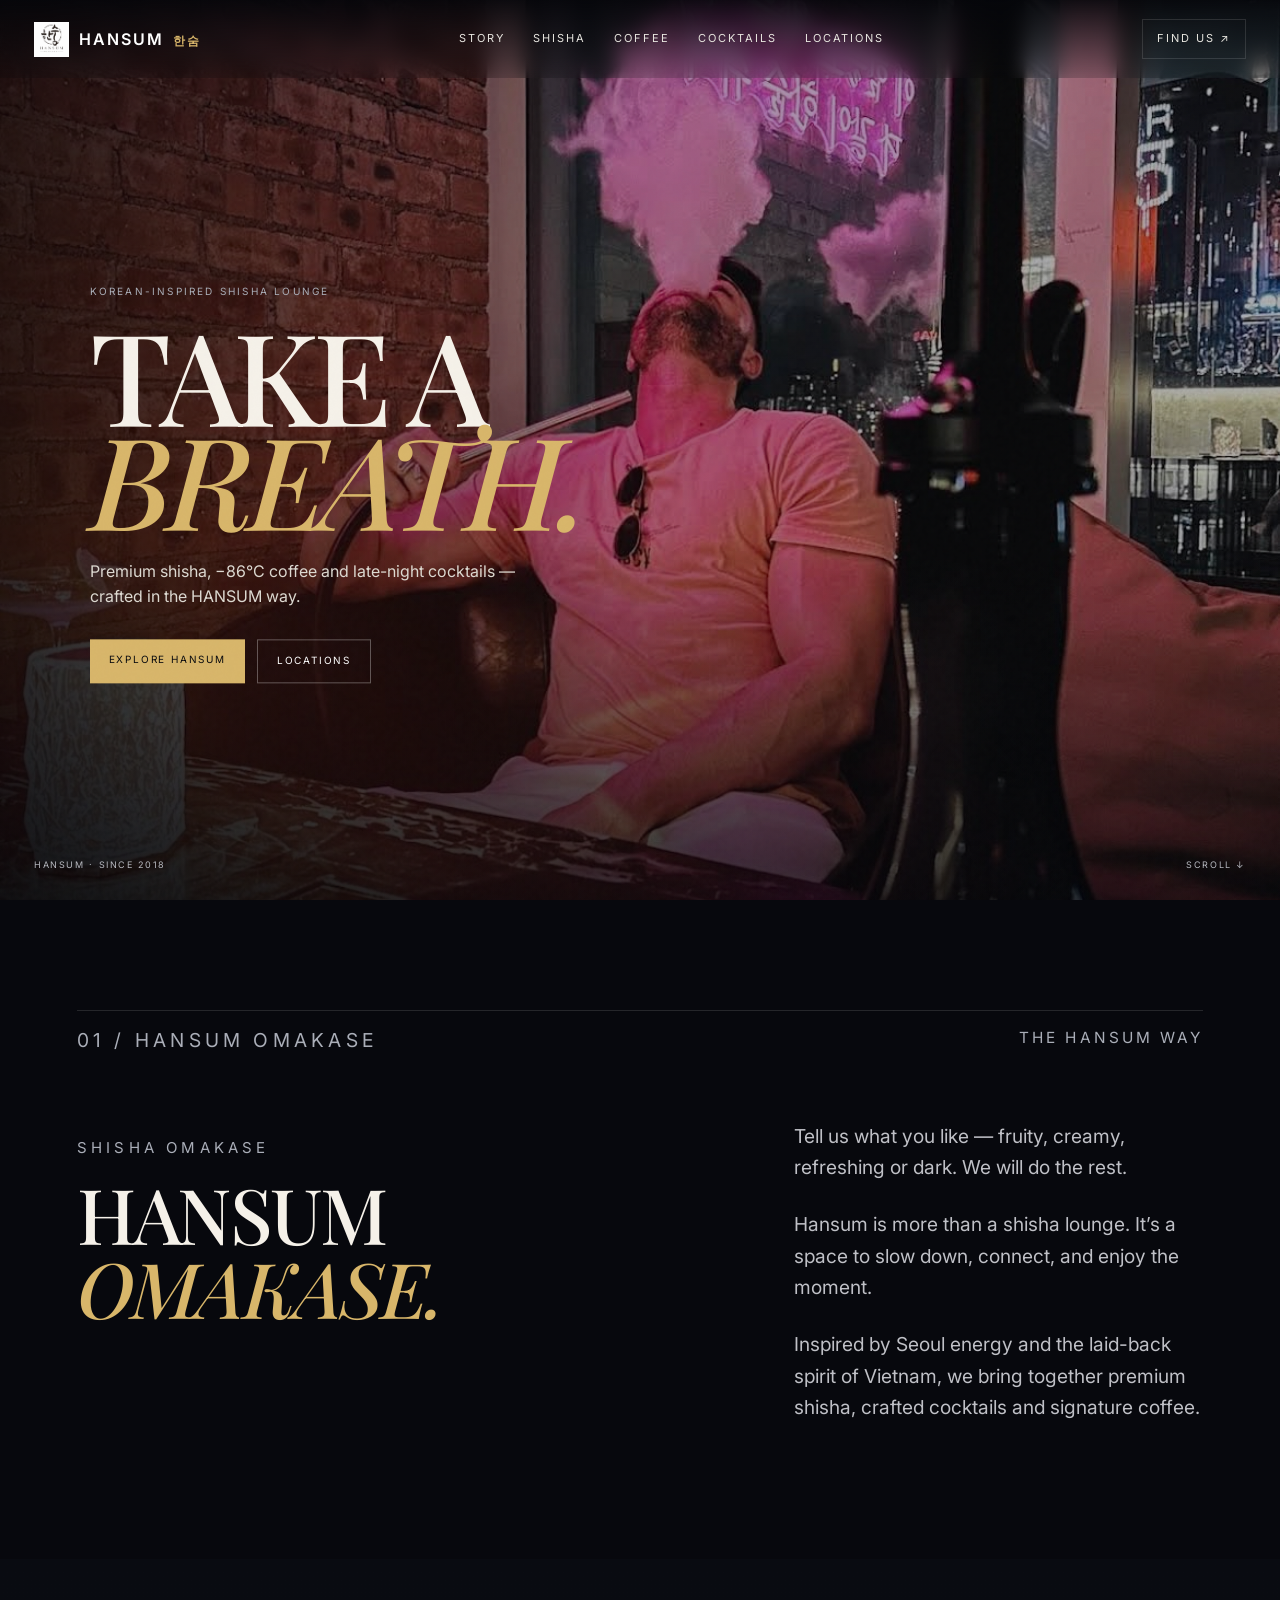
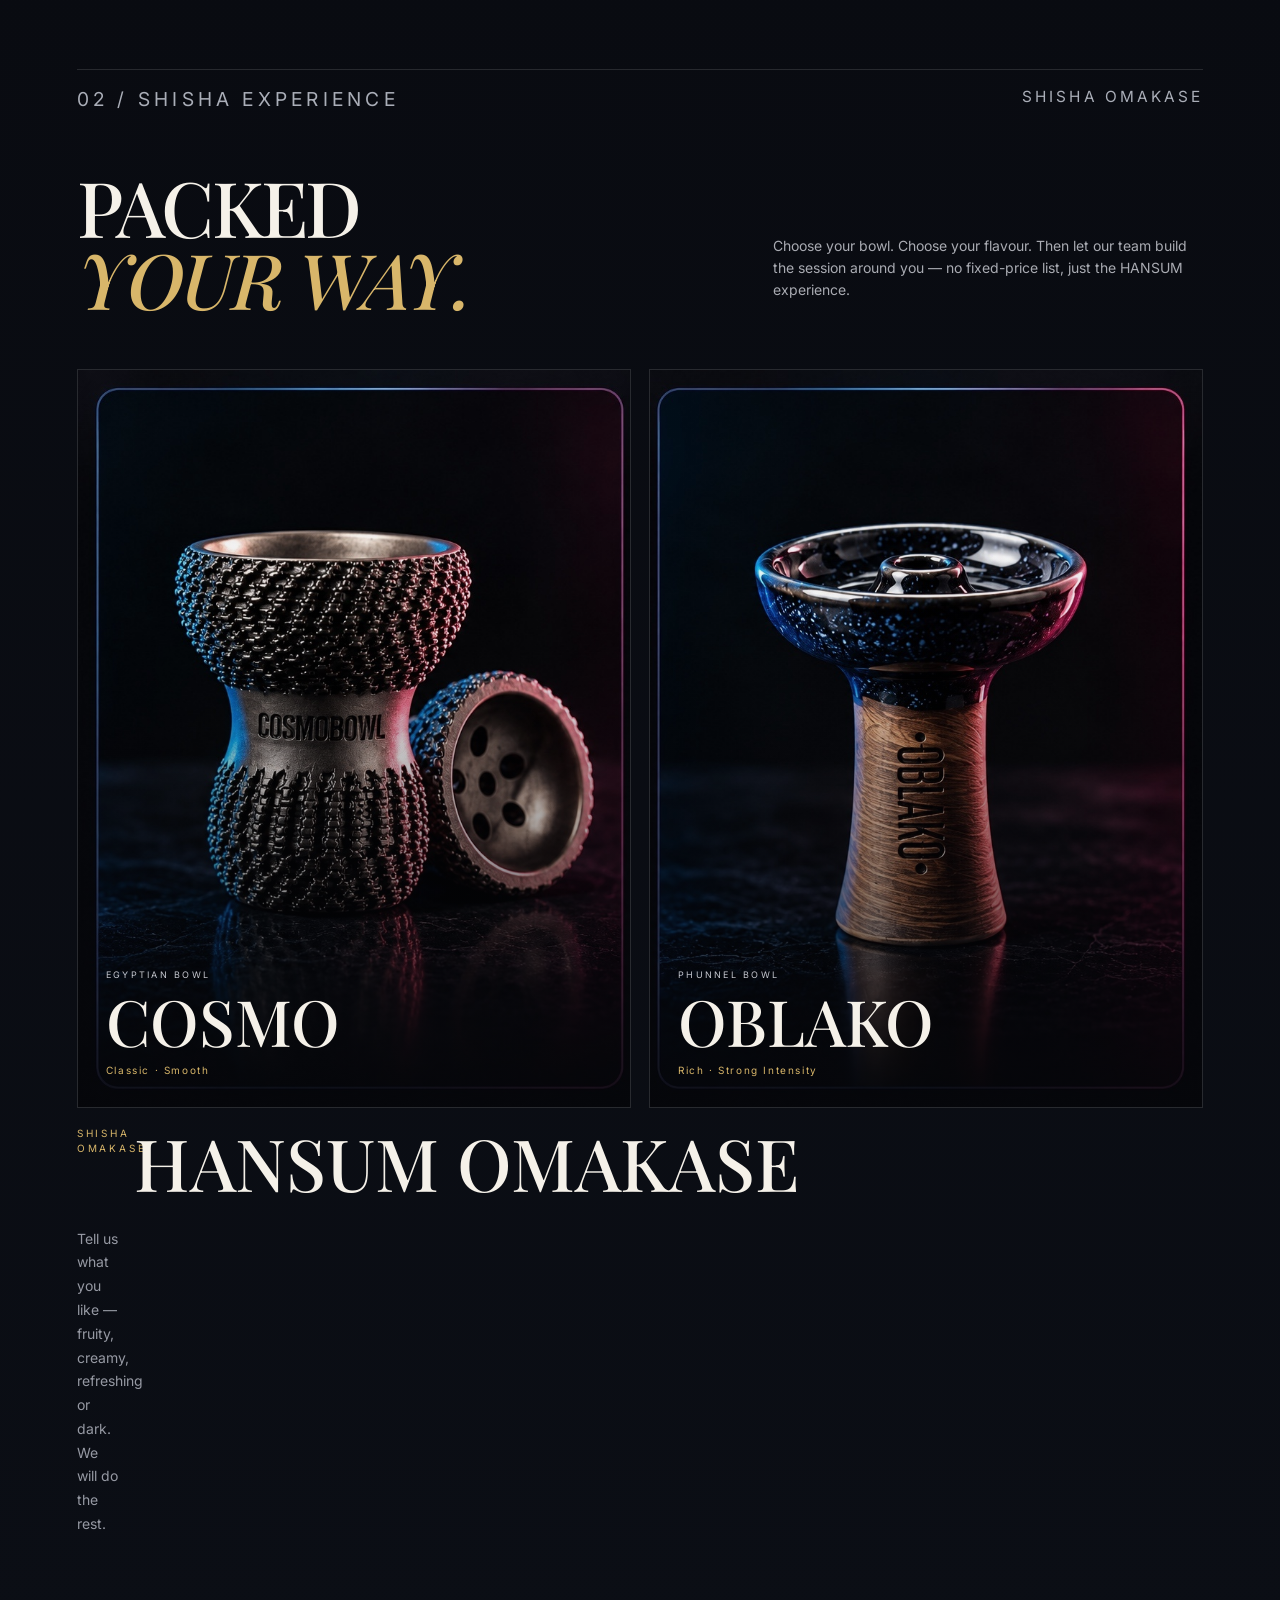
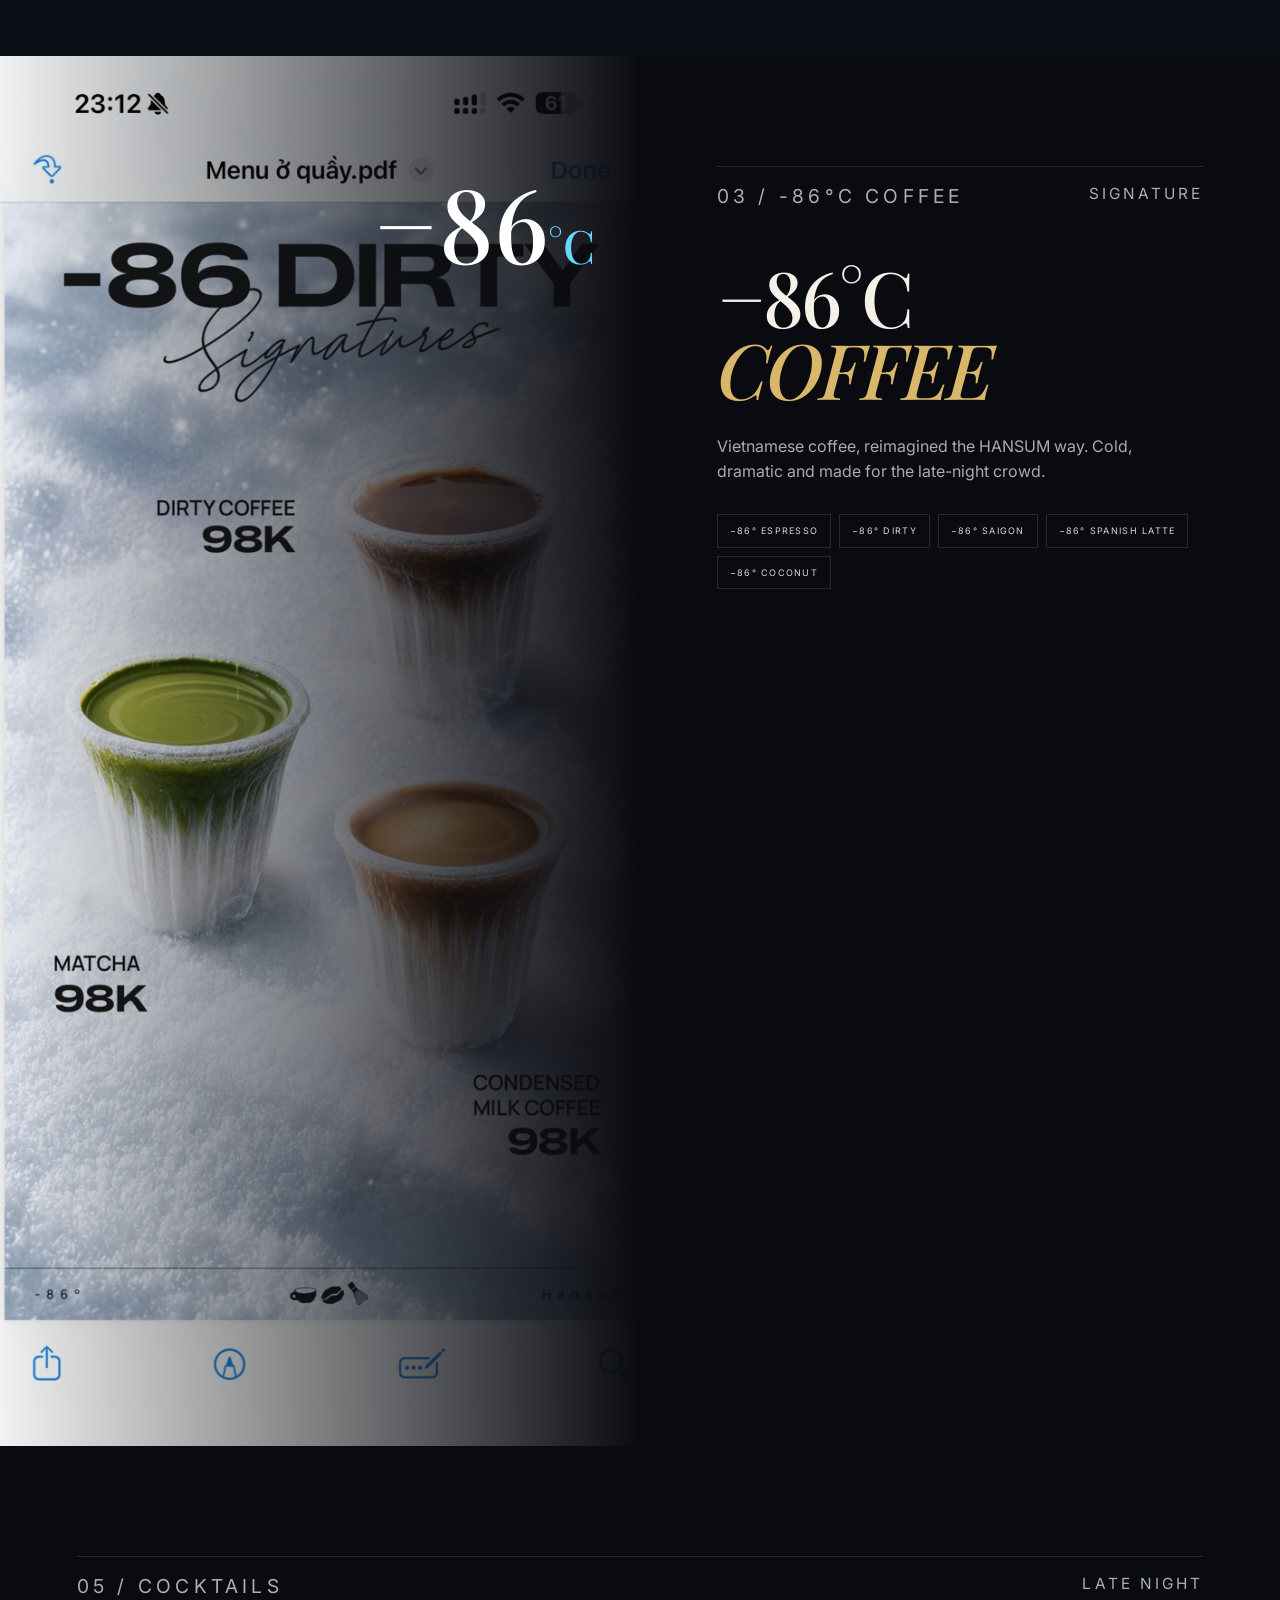
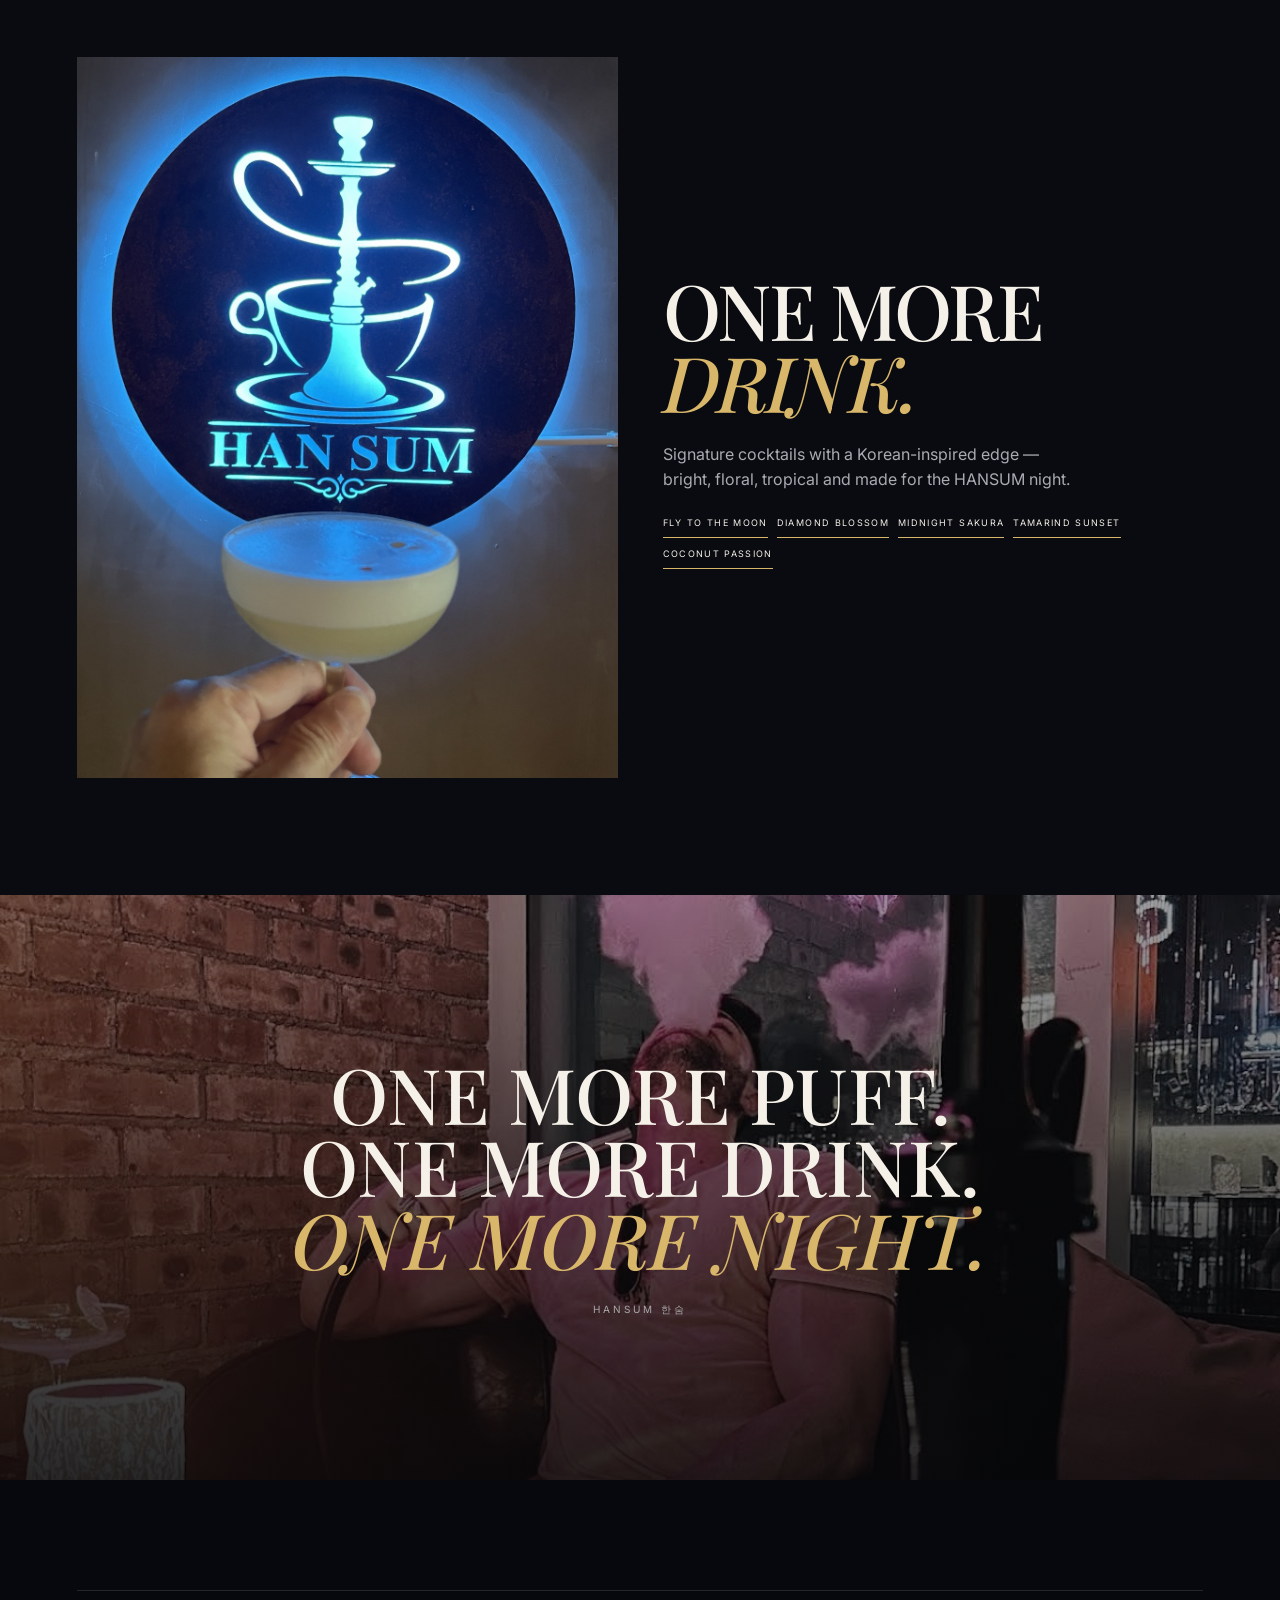
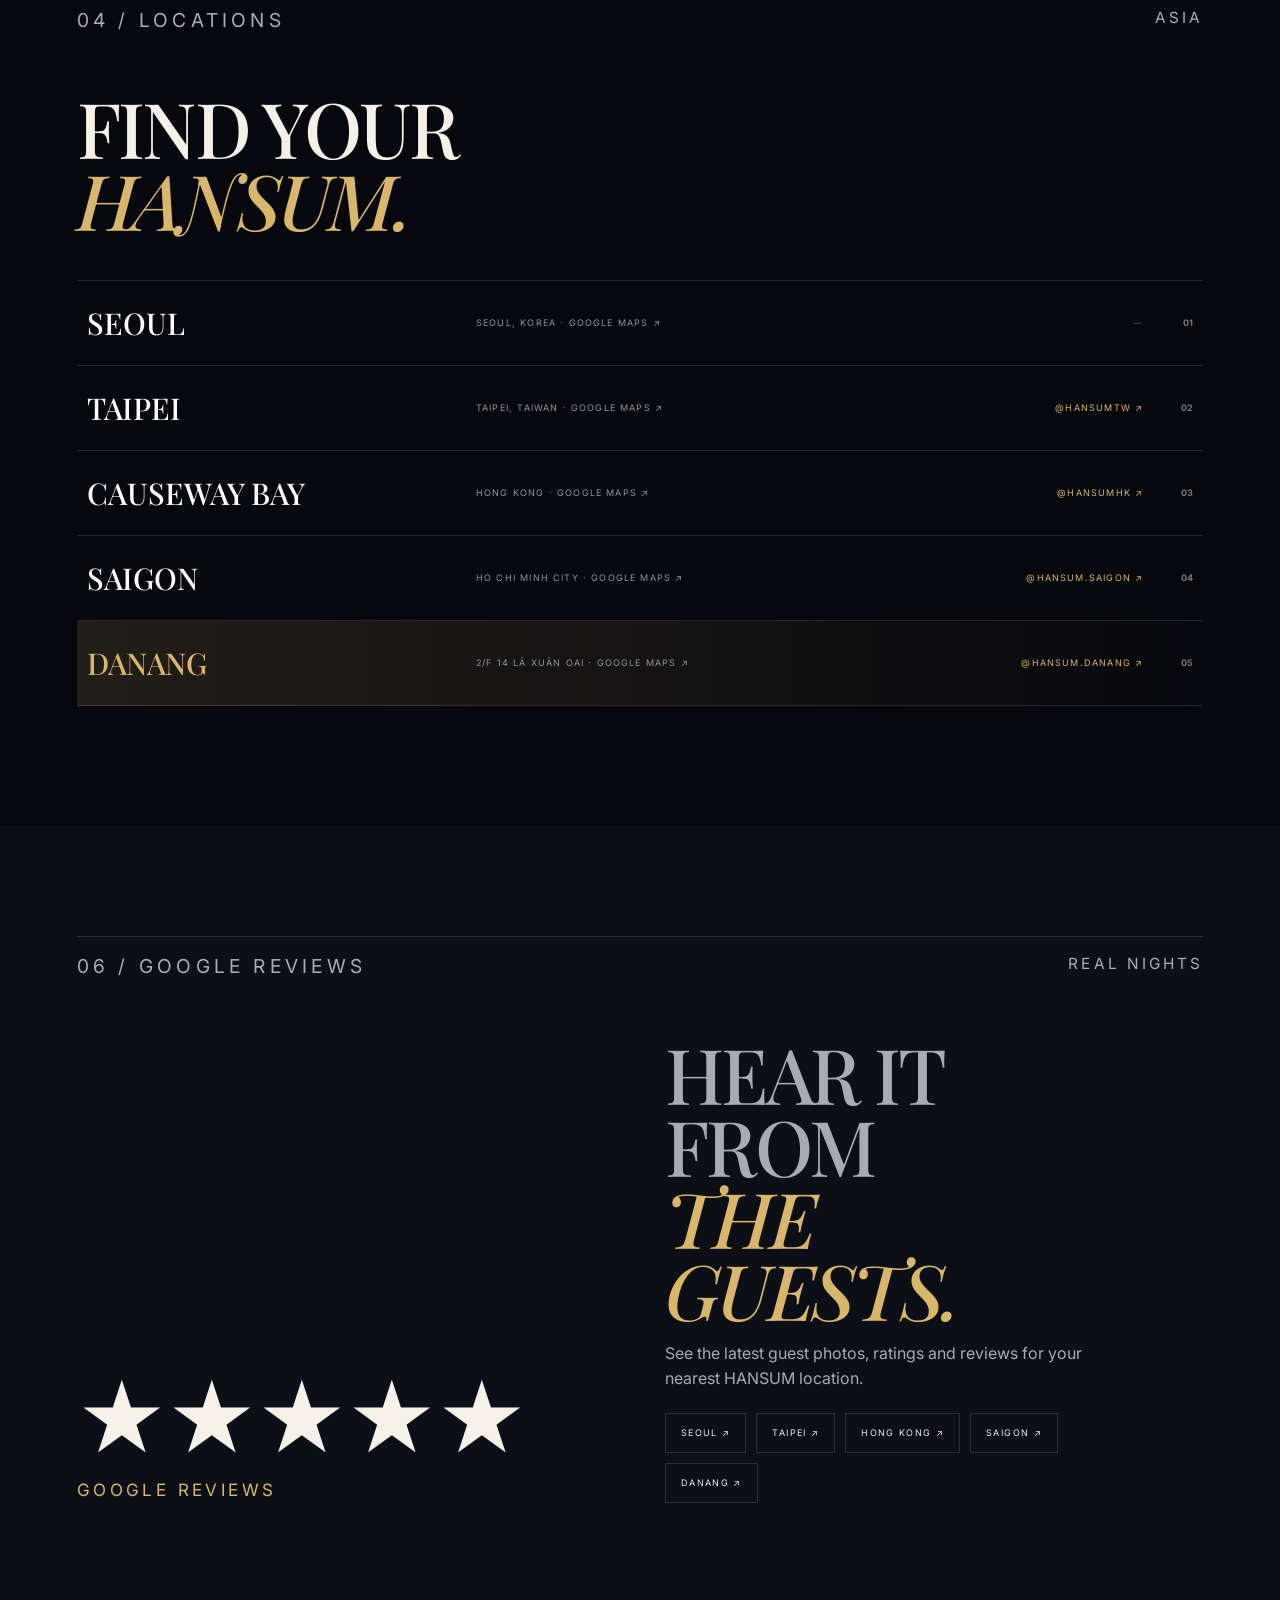
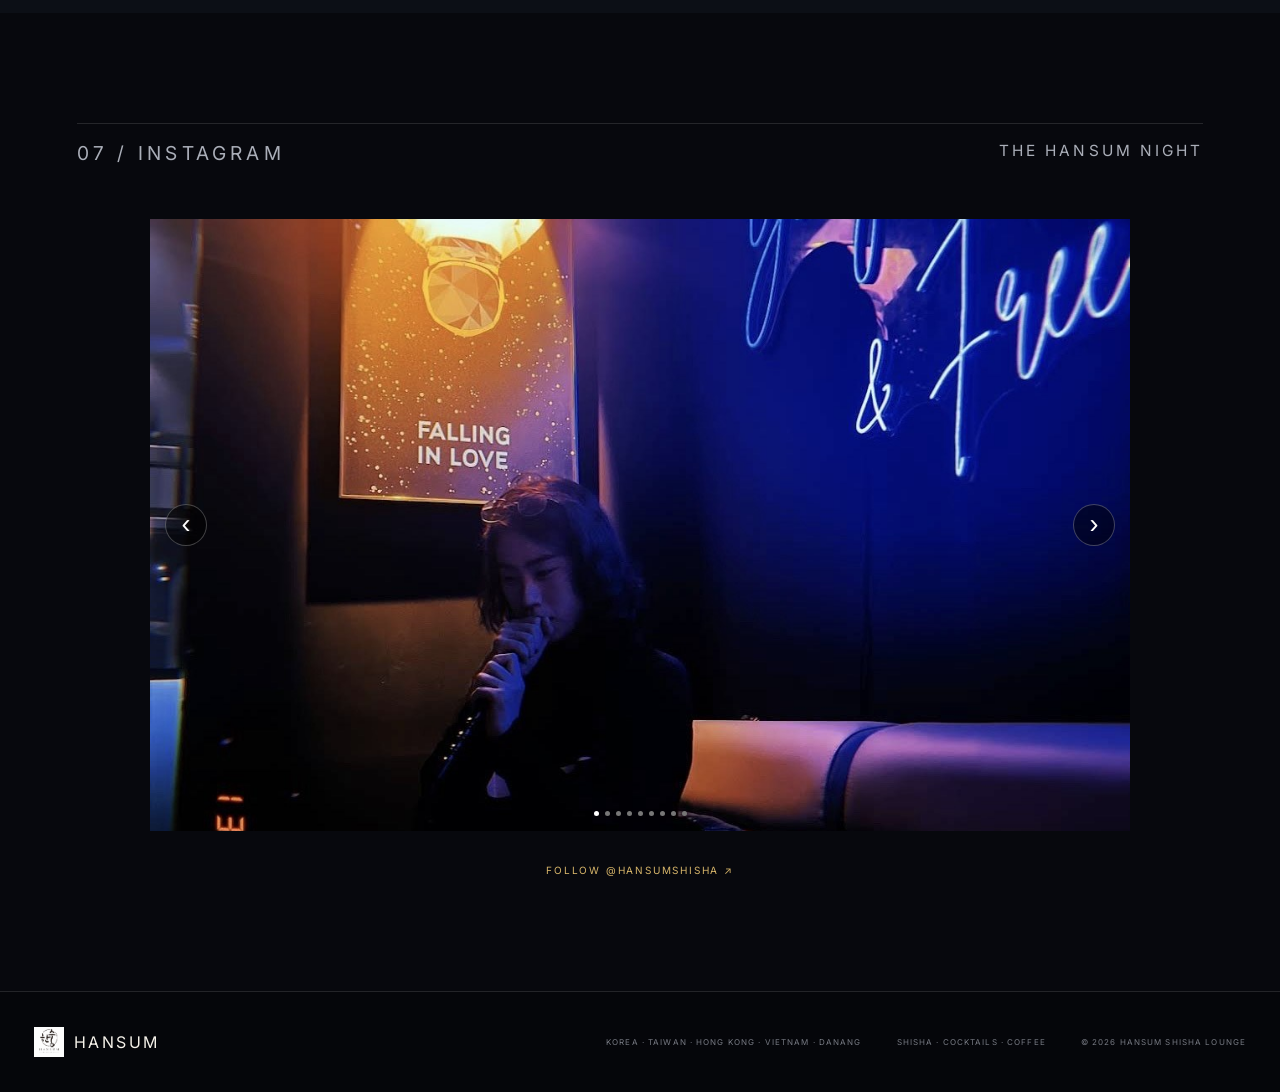
==== index.html @ a9158dd7 "Add files via upload" ====
<!DOCTYPE html>
<html lang="en">
<head>
<meta charset="UTF-8">
<meta name="viewport" content="width=device-width,initial-scale=1,viewport-fit=cover">
<title>HANSUM — Shisha Lounge</title>
<meta name="description" content="HANSUM Shisha Lounge — Korean-inspired shisha, cocktails and coffee. Explore our spaces and find us on Google Maps.">
<meta name="theme-color" content="#07080d">
<meta property="og:title" content="HANSUM Shisha Lounge">
<meta property="og:description" content="Take a breath. Shisha, cocktails and coffee.">
<meta property="og:type" content="website">
<meta property="og:url" content="https://hansumshisha.com/">
<link rel="canonical" href="https://hansumshisha.com/">
<link rel="icon" href="images/logo.png">
<link rel="preconnect" href="https://fonts.googleapis.com">
<link rel="preconnect" href="https://fonts.gstatic.com" crossorigin>
<link href="https://fonts.googleapis.com/css2?family=Inter:wght@400;500;600&family=Playfair+Display:ital,wght@0,500;0,600;1,500;1,600&display=swap" rel="stylesheet">
<link rel="stylesheet" href="style.css">
</head>
<body>
<div class="noise"></div>

<header class="header">
  <a class="brand" href="#home">
    <img src="images/logo.png" alt="HANSUM Lounge">
    <span>HANSUM <em>한숨</em></span>
  </a>
  <nav>
    <a href="#story">STORY</a>
    <a href="hansum.html">SHISHA</a>
    <a href="#coffee">COFFEE</a>
    <a href="#cocktails">COCKTAILS</a>
    <a href="#locations">LOCATIONS</a>
  </nav>
  <a class="header-cta" href="#locations">FIND US <span>↗</span></a>
  <button class="menu-btn" aria-label="Open menu">☰</button>
</header>

<main>
<section id="home" class="hero hero-single">
  <div class="hero-panel hero-single-panel">
    <img class="hero-main-image" src="images/hero-smoke.jpeg" alt="HANSUM shisha lounge atmosphere">
  </div>
  <div class="hero-shade"></div>
  <div class="hero-content">
    <p class="eyebrow">KOREAN-INSPIRED SHISHA LOUNGE</p>
    <h1>TAKE A<br><i>BREATH.</i></h1>
    <p class="hero-copy">Premium shisha, −86°C coffee and late-night cocktails — crafted in the HANSUM way.</p>
    <div class="hero-actions">
      <a class="btn primary" href="#shisha">EXPLORE HANSUM</a>
      <a class="btn ghost" href="#locations">LOCATIONS</a>
    </div>
  </div>
  <div class="hero-meta"><span>HANSUM · SINCE 2018</span><span>SCROLL ↓</span></div>
</section>

<section id="story" class="section story omakase-section">
  <div class="section-top"><span>01 / HANSUM OMAKASE</span><span>THE HANSUM WAY</span></div>
  <div class="story-head">
    <div>
      <p class="eyebrow">SHISHA OMAKASE</p>
      <h2>HANSUM<br><i>OMAKASE.</i></h2>
    </div>
    <div class="story-copy">
      <p>Tell us what you like — fruity, creamy, refreshing or dark. We will do the rest.</p>
      <p>Hansum is more than a shisha lounge. It’s a space to slow down, connect, and enjoy the moment.</p>
      <p>Inspired by Seoul energy and the laid-back spirit of Vietnam, we bring together premium shisha, crafted cocktails and signature coffee.</p>
    </div>
  </div>
</section>

<section id="shisha" class="section shisha">
  <div class="section-top"><span>02 / SHISHA EXPERIENCE</span><span>SHISHA OMAKASE</span></div>
  <div class="shisha-head">
    <div>
      <h2>PACKED<br><i>YOUR WAY.</i></h2>
    </div>
    <p>Choose your bowl. Choose your flavour. Then let our team build the session around you — no fixed-price list, just the HANSUM experience.</p>
  </div>

  <div class="bowl-showcase website-bowls">
    <div class="website-bowl-grid">
      <div class="website-bowl-card">
        <img src="images/cosmo-bowl.jpg" alt="Egyptian Bowl — Cosmo">
        <div class="website-bowl-overlay"><span>EGYPTIAN BOWL</span><strong>COSMO</strong><em>Classic · Smooth</em></div>
      </div>
      <div class="website-bowl-card">
        <img src="images/oblako-bowl.jpg" alt="Phunnel Bowl — Oblako">
        <div class="website-bowl-overlay"><span>PHUNNEL BOWL</span><strong>OBLAKO</strong><em>Rich · Strong Intensity</em></div>
      </div>
    </div>
    <div class="bowl-info website-omakase-copy">
      <article class="note">
        <small>SHISHA OMAKASE</small>
        <h3>HANSUM OMAKASE</h3>
        <p>Tell us what you like — fruity, creamy, refreshing or dark. We will do the rest.</p>
      </article>
    </div>
  </div>
</section>

<section id="coffee" class="coffee">
  <div class="coffee-image-wrap">
    <img src="images/coffee-86-v3.jpeg" alt="HANSUM -86°C Coffee">
    <div class="degree">−86<span>°C</span></div>
  </div>
  <div class="coffee-copy section">
    <div class="section-top"><span>03 / -86°C COFFEE</span><span>SIGNATURE</span></div>
    <h2>−86°C<br><i>COFFEE</i></h2>
    <p>Vietnamese coffee, reimagined the HANSUM way. Cold, dramatic and made for the late-night crowd.</p>
    <div class="coffee-list">
      <span>−86° ESPRESSO</span><span>−86° DIRTY</span><span>−86° SAIGON</span>
      <span>−86° SPANISH LATTE</span><span>−86° COCONUT</span>
    </div>
  </div>
</section>

<section id="cocktails" class="section cocktails">
  <div class="section-top"><span>05 / COCKTAILS</span><span>LATE NIGHT</span></div>
  <div class="cocktail-grid">
    <div class="cocktail-image"><img src="images/cocktail.jpg" alt="HANSUM signature cocktails"></div>
    <div class="cocktail-copy"><h2>ONE MORE<br><i>DRINK.</i></h2><p>Signature cocktails with a Korean-inspired edge — bright, floral, tropical and made for the HANSUM night.</p><div class="cocktail-tags"><span>FLY TO THE MOON</span><span>DIAMOND BLOSSOM</span><span>MIDNIGHT SAKURA</span><span>TAMARIND SUNSET</span><span>COCONUT PASSION</span></div></div>
  </div>
</section>

<section class="manifesto">
  <div class="manifesto-bg"></div>
  <div class="manifesto-content">
    <p>ONE MORE PUFF.<br>ONE MORE DRINK.<br><i>ONE MORE NIGHT.</i></p>
    <span>HANSUM 한숨</span>
  </div>
</section>

<section id="locations" class="section locations">
  <div class="section-top"><span>04 / LOCATIONS</span><span>ASIA</span></div>
  <h2>FIND YOUR<br><i>HANSUM.</i></h2>
  <div class="location-list">
    <div class="location-row"><a class="location-main" href="https://www.google.com/maps/search/?api=1&query=Hansum+Shisha+Lounge+Seoul" target="_blank" rel="noopener"><span>SEOUL</span><small>SEOUL, KOREA · GOOGLE MAPS ↗</small></a><span class="location-ig empty">—</span><b>01</b></div>
    <div class="location-row"><a class="location-main" href="https://www.google.com/maps/search/?api=1&query=Hansum+Taipei+Shisha+Lounge" target="_blank" rel="noopener"><span>TAIPEI</span><small>TAIPEI, TAIWAN · GOOGLE MAPS ↗</small></a><a class="location-ig" href="https://www.instagram.com/hansumtw/" target="_blank" rel="noopener">@HANSUMTW ↗</a><b>02</b></div>
    <div class="location-row"><a class="location-main" href="https://www.google.com/maps/search/?api=1&query=Hansum+Causeway+Bay+Hong+Kong" target="_blank" rel="noopener"><span>CAUSEWAY BAY</span><small>HONG KONG · GOOGLE MAPS ↗</small></a><a class="location-ig" href="https://www.instagram.com/hansumhk/" target="_blank" rel="noopener">@HANSUMHK ↗</a><b>03</b></div>
    <div class="location-row"><a class="location-main" href="https://www.google.com/maps/search/?api=1&query=Hansum+Shisha+Lounge+Ho+Chi+Minh+City" target="_blank" rel="noopener"><span>SAIGON</span><small>HO CHI MINH CITY · GOOGLE MAPS ↗</small></a><a class="location-ig" href="https://www.instagram.com/hansum.saigon/" target="_blank" rel="noopener">@HANSUM.SAIGON ↗</a><b>04</b></div>
    <div class="location-row new"><a class="location-main" href="https://www.google.com/maps/search/?api=1&query=Hansum+Da+Nang+Lounge%2C+2F+14+La+Xuan+Oai%2C+Da+Nang" target="_blank" rel="noopener"><span>DANANG</span><small>2/F 14 LÃ XUÂN OAI · GOOGLE MAPS ↗</small></a><a class="location-ig" href="https://www.instagram.com/hansum.danang/" target="_blank" rel="noopener">@HANSUM.DANANG ↗</a><b>05</b></div>
  </div>
</section>

<section class="section reviews">
  <div class="section-top"><span>06 / GOOGLE REVIEWS</span><span>REAL NIGHTS</span></div>
  <div class="review-grid">
    <div><div class="review-score">★★★★★</div><div class="stars">GOOGLE REVIEWS</div></div>
    <div class="review-copy"><h2>HEAR IT FROM<br><i>THE GUESTS.</i></h2><p>See the latest guest photos, ratings and reviews for your nearest HANSUM location.</p><div class="review-links"><a class="review-link" href="https://www.google.com/maps/search/?api=1&query=Hansum+Shisha+Lounge+Seoul" target="_blank" rel="noopener">SEOUL ↗</a><a class="review-link" href="https://www.google.com/maps/search/?api=1&query=Hansum+Taipei+Shisha+Lounge" target="_blank" rel="noopener">TAIPEI ↗</a><a class="review-link" href="https://www.google.com/maps/search/?api=1&query=Hansum+Causeway+Bay+Hong+Kong" target="_blank" rel="noopener">HONG KONG ↗</a><a class="review-link" href="https://www.google.com/maps/search/?api=1&query=Hansum+Shisha+Lounge+Ho+Chi+Minh+City" target="_blank" rel="noopener">SAIGON ↗</a><a class="review-link" href="https://www.google.com/maps/search/?api=1&query=Hansum+Da+Nang+Lounge%2C+2F+14+La+Xuan+Oai%2C+Da+Nang" target="_blank" rel="noopener">DANANG ↗</a></div></div>
  </div>
</section>

<section class="instagram">
  <div class="section-top"><span>07 / INSTAGRAM</span><span>THE HANSUM NIGHT</span></div>
  <div class="gallery-slideshow" aria-label="HANSUM gallery">
    <button class="gallery-arrow gallery-prev" aria-label="Previous photo">‹</button>
    <div class="gallery-stage">
      <img class="gallery-slide active" src="images/gallery-01.jpeg" alt="HANSUM lounge atmosphere">
      <img class="gallery-slide" src="images/gallery-02.jpeg" alt="HANSUM shisha and drinks">
      <img class="gallery-slide" src="images/gallery-03.jpeg" alt="HANSUM lounge interior">
      <img class="gallery-slide" src="images/gallery-04.jpeg" alt="HANSUM shisha lounge">
      <img class="gallery-slide" src="images/gallery-05.jpeg" alt="HANSUM shisha experience">
      <img class="gallery-slide" src="images/gallery-06.jpeg" alt="HANSUM interior">
      <img class="gallery-slide" src="images/gallery-07.jpeg" alt="HANSUM lounge">
      <img class="gallery-slide" src="images/gallery-08.jpeg" alt="HANSUM atmosphere">
      <img class="gallery-slide" src="images/gallery-09.jpeg" alt="HANSUM shisha">
    </div>
    <button class="gallery-arrow gallery-next" aria-label="Next photo">›</button>
    <div class="gallery-dots" aria-hidden="true">
      <span class="dot active"></span><span class="dot"></span><span class="dot"></span><span class="dot"></span><span class="dot"></span><span class="dot"></span><span class="dot"></span><span class="dot"></span><span class="dot"></span>
    </div>
  </div>
  <a class="insta-link" href="https://www.instagram.com/hansumshisha/" target="_blank" rel="noopener">FOLLOW @HANSUMSHISHA ↗</a>
</section>
</main>

<footer>
  <div class="footer-brand"><img src="images/logo.png" alt=""><span>HANSUM</span></div>
  <div class="footer-right"><span>KOREA · TAIWAN · HONG KONG · VIETNAM · DANANG</span><span>SHISHA · COCKTAILS · COFFEE</span><span>© 2026 HANSUM SHISHA LOUNGE</span></div>
</footer>

<div class="mobile-cta"><a class="find" href="#locations">FIND HANSUM ↗</a><a class="ig" href="https://www.instagram.com/hansumshisha/" target="_blank" rel="noopener">INSTAGRAM ↗</a></div>
<script src="script.js"></script>
</body>
</html>
---- style.css ----
:root{--bg:#07080d;--bg2:#0d1018;--text:#f5f1e9;--muted:#a9abb2;--gold:#d8b66a;--line:rgba(255,255,255,.12);--cyan:#67d9ff;--pink:#ff6fb3;--max:1320px}*{box-sizing:border-box}html{scroll-behavior:smooth}body{margin:0;background:var(--bg);color:var(--text);font-family:Inter,Arial,sans-serif;line-height:1.55}.noise{position:fixed;inset:0;pointer-events:none;opacity:.035;background-image:url("data:image/svg+xml,%3Csvg viewBox='0 0 160 160' xmlns='http://www.w3.org/2000/svg'%3E%3Cfilter id='n'%3E%3CfeTurbulence type='fractalNoise' baseFrequency='.9' numOctaves='2' stitchTiles='stitch'/%3E%3C/filter%3E%3Crect width='100%25' height='100%25' filter='url(%23n)' opacity='.55'/%3E%3C/svg%3E");z-index:20}.header{position:fixed;z-index:30;top:0;left:0;right:0;height:78px;padding:0 34px;display:flex;align-items:center;justify-content:space-between;background:linear-gradient(180deg,rgba(5,6,10,.92),rgba(5,6,10,.18));backdrop-filter:blur(10px)}.brand{display:flex;align-items:center;gap:10px;color:#fff;text-decoration:none;letter-spacing:.12em;font-weight:600}.brand img{width:35px;height:35px;object-fit:contain}.brand em{font-family:"Playfair Display",serif;color:var(--gold);font-style:normal;font-size:.72em;margin-left:4px}.header nav{display:flex;gap:28px}.header nav a,.header-cta{color:#e7e5df;text-decoration:none;font-size:11px;letter-spacing:.18em}.header nav a:hover,.header-cta:hover{color:var(--gold)}.header-cta{border:1px solid var(--line);padding:10px 14px}.menu-btn{display:none;background:none;border:0;color:#fff;font-size:22px}.hero{min-height:100svh;position:relative;overflow:hidden}.hero-main-image{width:100%;height:100%;object-fit:cover;display:block}.hero-panel{position:absolute;inset:0}.hero-shade{position:absolute;inset:0;background:linear-gradient(90deg,rgba(4,5,9,.82) 0%,rgba(4,5,9,.36) 48%,rgba(4,5,9,.3) 100%),linear-gradient(0deg,rgba(4,5,9,.72),transparent 40%)}.hero-content{position:absolute;left:max(7vw,32px);top:50%;transform:translateY(-43%);max-width:720px}.eyebrow,.section-top{font-size:10px;letter-spacing:.22em;color:#aaaeb8}.hero h1{font:500 clamp(62px,10vw,145px)/.82 "Playfair Display",serif;margin:22px 0 28px;letter-spacing:-.045em}.hero h1 i,.section h2 i{color:var(--gold);font-style:italic}.hero-copy{font-size:16px;color:#ddd9d1;max-width:430px}.hero-actions{display:flex;gap:12px;margin-top:30px}.btn{display:inline-flex;padding:13px 19px;text-decoration:none;font-size:10px;letter-spacing:.18em}.btn.primary{background:var(--gold);color:#090a0e}.btn.ghost{border:1px solid rgba(255,255,255,.3);color:#fff}.hero-meta{position:absolute;bottom:28px;left:34px;right:34px;display:flex;justify-content:space-between;font-size:9px;letter-spacing:.18em;color:#b8bac1}.section{max-width:var(--max);margin:auto;padding:110px 6vw}.section-top{display:flex;justify-content:space-between;border-top:1px solid var(--line);padding-top:15px}.story{min-height:70vh}.story-head{display:grid;grid-template-columns:1.2fr .8fr;gap:8vw;margin-top:65px}.section h2{font:500 clamp(44px,6vw,84px)/.94 "Playfair Display",serif;letter-spacing:-.035em;margin:0}.story-copy{color:#bfc0c6;max-width:510px;font-size:15px}.story-copy p{margin:0 0 25px}.shisha{background:linear-gradient(180deg,#090b11,#0b0e15)}.shisha-head{display:flex;justify-content:space-between;gap:60px;align-items:end;margin:55px 0}.shisha-head p{max-width:430px;color:var(--muted);font-size:14px}.bowl-showcase{display:grid;grid-template-columns:1.35fr .65fr;min-height:600px}.bowl-visual{position:relative;min-height:540px;overflow:hidden}.bowl-visual img{width:100%;height:100%;object-fit:cover;display:block;filter:saturate(.86)}.visual-label{position:absolute;left:22px;bottom:20px;background:rgba(5,6,10,.7);padding:10px 13px;font-size:9px;letter-spacing:.18em}.bowl-info{padding:10px 0 10px 45px;display:flex;flex-direction:column}.bowl-info article{display:grid;grid-template-columns:42px 1fr;gap:15px;padding:30px 0;border-bottom:1px solid var(--line)}.bowl-info .num{color:var(--gold);font-size:10px}.bowl-info small{font-size:9px;letter-spacing:.18em;color:#a9abb2}.bowl-info h3{font:500 33px "Playfair Display",serif;margin:4px 0}.bowl-info p{margin:0;color:#9699a3;font-size:12px}.bowl-info .note{border:0}.coffee{display:grid;grid-template-columns:1fr 1fr;background:#0a0b10}.coffee-image-wrap{position:relative;min-height:720px;overflow:hidden}.coffee-image-wrap img{width:100%;height:100%;object-fit:cover;display:block}.coffee-image-wrap:after{content:"";position:absolute;inset:0;background:linear-gradient(90deg,rgba(5,6,9,.05),#0a0b10)}.degree{position:absolute;z-index:2;right:7%;top:7%;font:500 clamp(52px,8vw,110px) "Playfair Display",serif;color:#fff}.degree span{font-size:.45em;color:var(--cyan)}.coffee-copy{margin:0;padding-top:110px}.coffee-copy p{max-width:430px;color:var(--muted);margin:30px 0}.coffee-list{display:flex;flex-wrap:wrap;gap:8px}.coffee-list span{border:1px solid var(--line);padding:9px 12px;font-size:9px;letter-spacing:.14em;color:#d8d8dc}.manifesto{min-height:65vh;position:relative;display:grid;place-items:center;text-align:center;overflow:hidden}.manifesto-bg{position:absolute;inset:0;background:linear-gradient(rgba(5,6,10,.35),rgba(5,6,10,.85)),url("images/hero-smoke.jpeg") center/cover;filter:saturate(.6)}.manifesto-content{position:relative;z-index:1}.manifesto-content p{font:500 clamp(42px,6vw,82px)/.94 "Playfair Display",serif;margin:0}.manifesto-content i{color:var(--gold)}.manifesto-content span{display:block;margin-top:28px;font-size:10px;letter-spacing:.3em;color:#aaa}.locations{padding-bottom:120px}.locations h2{margin:55px 0 45px}.location-list{border-top:1px solid var(--line)}.location-row{display:grid;grid-template-columns:1.05fr 1fr .8fr 50px;align-items:center;padding:22px 10px;border-bottom:1px solid var(--line);transition:.25s}.location-row:hover{background:#11151e}.location-main{display:contents;color:#fff;text-decoration:none}.location-row .location-main span{font:500 30px "Playfair Display",serif}.location-list small{font-size:9px;letter-spacing:.13em;color:#92959e}.location-ig{font-style:normal;font-size:9px;letter-spacing:.13em;text-align:right;color:var(--gold);text-decoration:none}.location-ig.empty{color:#555}.location-row b{font-size:9px;color:#777;text-align:right}.location-row.new{background:linear-gradient(90deg,rgba(216,182,106,.13),transparent)}.location-row.new .location-main span{color:var(--gold)}.reviews{background:#0c0f16}.review-grid{display:grid;grid-template-columns:1fr 1fr;gap:50px;align-items:end;margin-top:55px}.review-score{font:500 clamp(58px,8vw,100px) "Playfair Display",serif}.stars{letter-spacing:.2em;color:var(--gold);font-size:17px}.review-copy{color:var(--muted);max-width:440px}.review-links{display:flex;gap:10px;flex-wrap:wrap;margin-top:22px}.review-link{border:1px solid var(--line);padding:12px 15px;color:#eee;text-decoration:none;font-size:9px;letter-spacing:.15em}.cocktails{background:#090b10}.cocktail-grid{display:grid;grid-template-columns:1fr 1fr;gap:45px;align-items:center;margin-top:55px}.cocktail-image{min-height:600px;overflow:hidden}.cocktail-image img{width:100%;height:100%;object-fit:cover}.cocktail-copy p{color:var(--muted);max-width:420px;margin:25px 0}.cocktail-tags{display:flex;flex-wrap:wrap;gap:9px}.cocktail-tags span{font-size:9px;letter-spacing:.15em;border-bottom:1px solid var(--gold);padding-bottom:7px}.instagram{padding:110px 6vw;text-align:center;background:#07080d}.instagram .section-top{max-width:var(--max);margin:auto}.gallery-slideshow{max-width:980px;margin:50px auto 25px;position:relative}.gallery-stage{aspect-ratio:16/10;overflow:hidden;background:#0d1018}.gallery-slide{width:100%;height:100%;object-fit:cover;display:none}.gallery-slide.active{display:block;animation:fade .7s ease}.gallery-arrow{position:absolute;z-index:2;top:50%;transform:translateY(-50%);width:42px;height:42px;border-radius:50%;border:1px solid rgba(255,255,255,.25);background:rgba(0,0,0,.45);color:#fff;font-size:27px}.gallery-prev{left:15px}.gallery-next{right:15px}.gallery-dots{position:absolute;left:0;right:0;bottom:15px;display:flex;justify-content:center;gap:6px}.dot{width:5px;height:5px;background:#777;border-radius:50%}.dot.active{background:#fff}.insta-link{display:inline-block;color:var(--gold);text-decoration:none;font-size:10px;letter-spacing:.18em}.instagram:before{content:""}.footer{border-top:1px solid var(--line)}footer{padding:35px 34px;display:flex;justify-content:space-between;align-items:center;border-top:1px solid var(--line);background:#05060a}.footer-brand{display:flex;align-items:center;gap:10px;letter-spacing:.15em}.footer-brand img{width:30px;height:30px;object-fit:contain}.footer-right{display:flex;gap:35px;font-size:8px;letter-spacing:.14em;color:#777a83}.footer-legal{margin-top:10px;font-size:8px;color:#666}.mobile-cta{display:none}@keyframes fade{from{opacity:0}to{opacity:1}}@media(max-width:800px){.header{height:65px;padding:0 18px}.brand span{font-size:13px}.header nav,.header-cta{display:none}.menu-btn{display:block}.hero-content{left:22px;right:22px}.hero h1{font-size:72px}.hero-main-image{object-position:56% center}.hero-meta{left:18px;right:18px}.section{padding:78px 22px}.story-head,.review-grid,.cocktail-grid,.bowl-showcase,.coffee{grid-template-columns:1fr}.story-head{gap:38px;margin-top:45px}.shisha-head{display:block;margin:45px 0 30px}.bowl-showcase{min-height:0;padding-bottom:105px}.bowl-visual{min-height:430px}.bowl-info{padding:5px 0}.bowl-info article{padding:22px 0}.coffee-image-wrap{min-height:520px}.coffee-copy{padding-top:70px}.degree{font-size:70px}.location-row{grid-template-columns:1fr 34px;gap:7px}.location-row .location-main{display:grid;grid-template-columns:1fr}.location-row .location-ig{grid-column:1;grid-row:3;text-align:left;margin-top:3px}.location-row b{grid-column:2;grid-row:1}.location-list a small{grid-column:1}.location-list a span{font-size:25px}.location-list b{grid-column:2;grid-row:1}.review-grid{gap:30px}.cocktail-image{min-height:480px}.gallery-stage{aspect-ratio:4/5}.gallery-arrow{width:36px;height:36px}.gallery-prev{left:8px}.gallery-next{right:8px}footer{display:block;padding:28px 22px}.footer-right{display:block;margin-top:18px}.footer-right span{display:block;margin-top:7px}.mobile-cta{position:fixed;display:flex;z-index:25;bottom:0;left:0;right:0;background:rgba(5,6,10,.94);border-top:1px solid var(--line);padding:9px 12px calc(9px + env(safe-area-inset-bottom));gap:8px}.mobile-cta a{flex:1;text-align:center;padding:12px 8px;text-decoration:none;font-size:9px;letter-spacing:.15em}.mobile-cta .find{background:var(--gold);color:#05060a}.mobile-cta .ig{border:1px solid var(--line);color:#fff}body{padding-bottom:78px}.shisha{padding-bottom:175px}.bowl-info{padding-bottom:90px}.manifesto{min-height:70vh}.coffee-copy{padding-bottom:70px}.locations{padding-bottom:150px}.reviews{padding-bottom:150px}.cocktails{padding-bottom:150px}.instagram{padding-bottom:150px}}

/* Website bowl showcase: use the same Cosmo / Oblako photos as the order page. */
.website-bowls{display:block;min-height:0}
.website-bowl-grid{display:grid;grid-template-columns:1fr 1fr;gap:18px}
.website-bowl-card{position:relative;min-height:620px;overflow:hidden;background:#0a0c12;border:1px solid var(--line)}
.website-bowl-card img{width:100%;height:100%;min-height:620px;object-fit:cover;display:block;filter:saturate(.9)}
.website-bowl-card:after{content:"";position:absolute;inset:0;background:linear-gradient(180deg,rgba(5,6,10,.05) 35%,rgba(5,6,10,.78) 100%);pointer-events:none}
.website-bowl-overlay{position:absolute;z-index:1;left:28px;right:28px;bottom:28px}
.website-bowl-overlay span{display:block;color:#c5c7cf;font-size:9px;letter-spacing:.25em}
.website-bowl-overlay strong{display:block;font:500 clamp(38px,5vw,64px)/1 "Playfair Display",serif;margin:7px 0 10px}
.website-bowl-overlay em{display:block;color:#d8b66a;font-style:normal;font-size:10px;letter-spacing:.16em}
.website-bowls .bowl-info{padding:18px 0 10px;display:grid;grid-template-columns:1fr 1fr;column-gap:45px}
.website-bowls .bowl-info .note{grid-column:1 / -1}
@media(max-width:800px){.website-bowl-grid{grid-template-columns:1fr;gap:14px}.website-bowl-card,.website-bowl-card img{min-height:520px;height:520px}.website-bowl-overlay{left:22px;right:22px;bottom:22px}.website-bowls .bowl-info{display:flex;padding:5px 0 90px}.website-bowls .bowl-info .note{grid-column:auto}}

/* v5.6.15 — clean duplicate bowl info and elevate HANSUM OMAKASE */
.website-omakase-copy{display:block;padding:28px 0 80px}
.website-omakase-copy .note{padding:0;border:0}
.website-omakase-copy .note small{display:block;color:#d8b66a;letter-spacing:.28em;font-size:10px;margin-bottom:10px}
.website-omakase-copy .note h3{font-size:clamp(42px,6vw,72px);margin:0 0 14px;line-height:1}
.website-omakase-copy .note p{max-width:650px;font-size:14px;line-height:1.7}
@media(max-width:800px){.website-omakase-copy{padding:22px 0 95px}.website-omakase-copy .note h3{font-size:42px}.website-omakase-copy .note p{font-size:13px;max-width:100%}}

/* v5.7 preview — unified 01–07 section hierarchy */
.section-top span:first-child{
  font-size:clamp(18px,1.5vw,22px);
  letter-spacing:.22em;
}
.section-top span:last-child{
  font-size:clamp(15px,1.2vw,18px);
  letter-spacing:.20em;
}
.section-top{margin-bottom:48px}
.omakase-section .eyebrow{font-size:15px;letter-spacing:.28em;margin-bottom:18px}
.omakase-section h2{font-size:clamp(48px,6vw,82px);line-height:.96}
.omakase-section .story-copy{font-size:clamp(18px,1.5vw,21px);line-height:1.65}
@media(max-width:800px){
  .section-top{margin-bottom:34px}
  .section-top span:first-child{font-size:17px;letter-spacing:.18em}
  .section-top span:last-child{font-size:13px}
  .omakase-section h2{font-size:52px}
  .omakase-section .story-copy{font-size:18px}
  .coffee-image-wrap img{width:100%;height:auto;object-fit:contain}
}
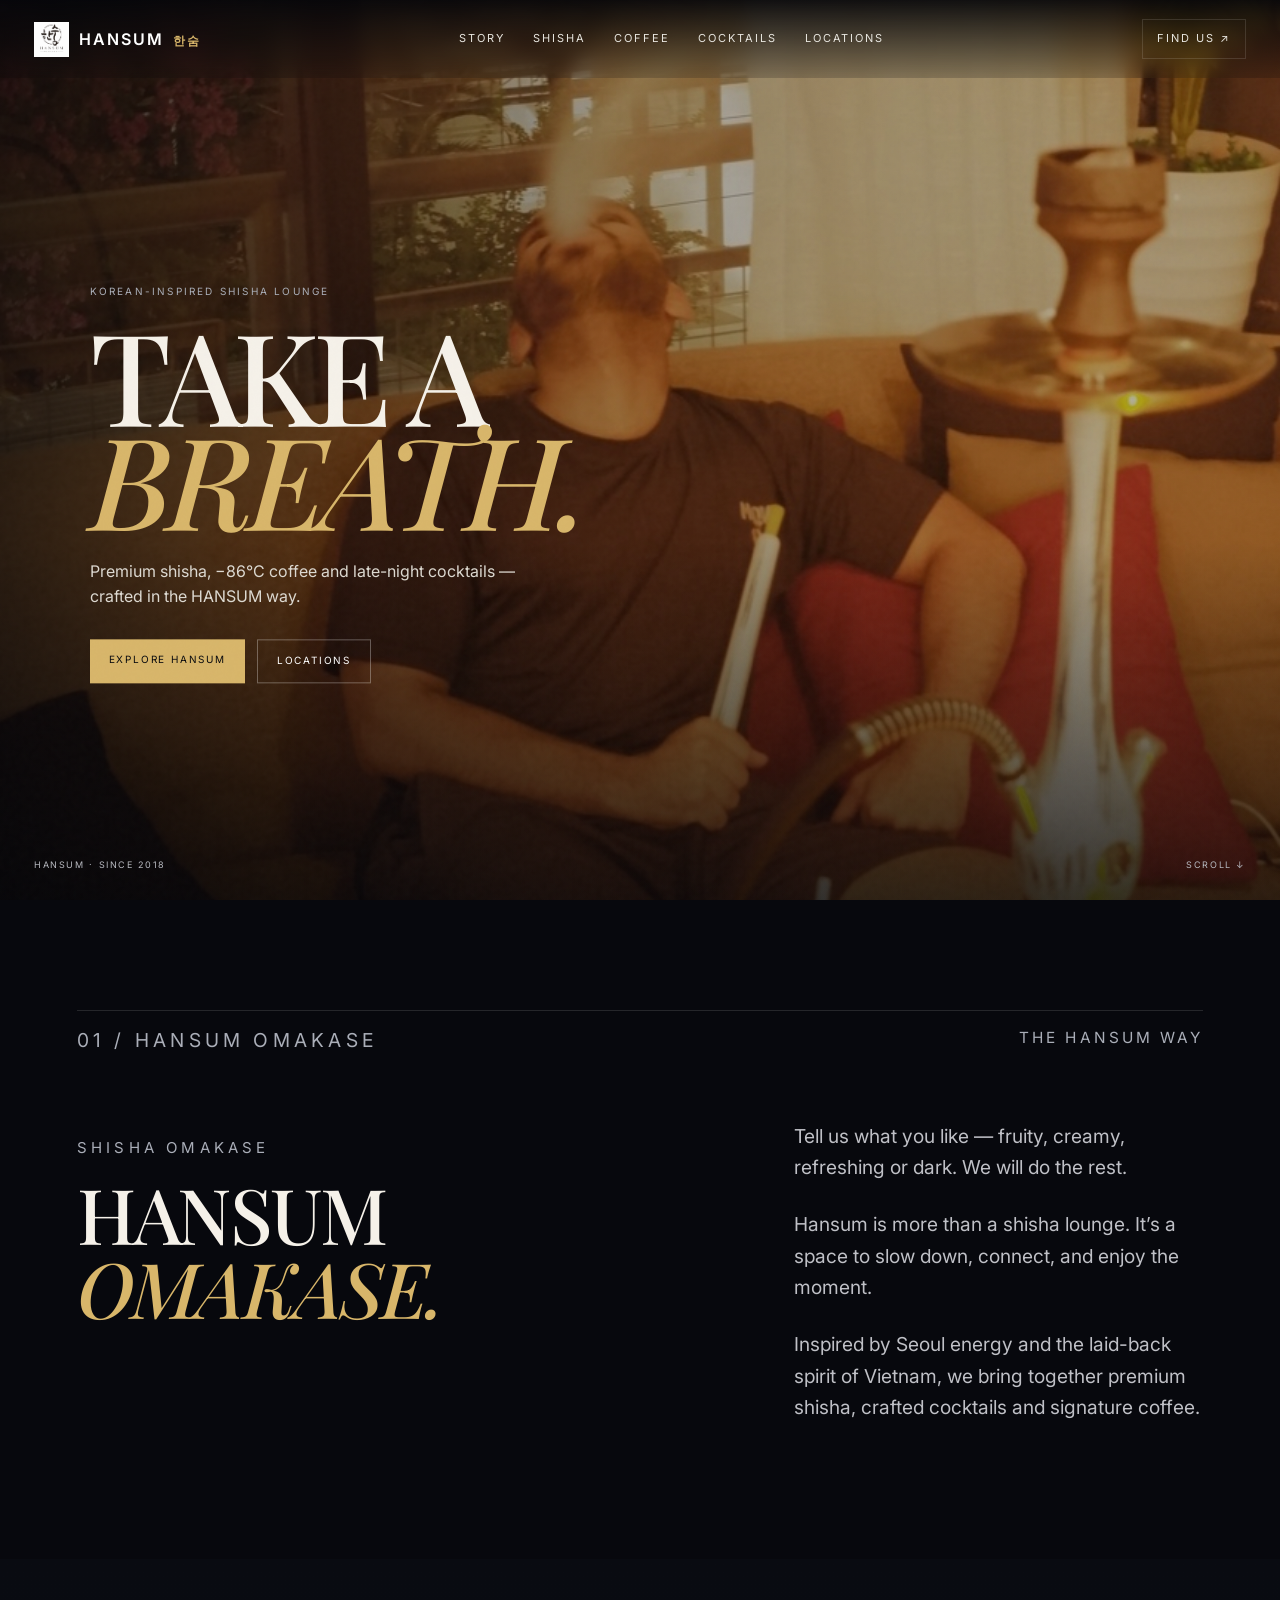
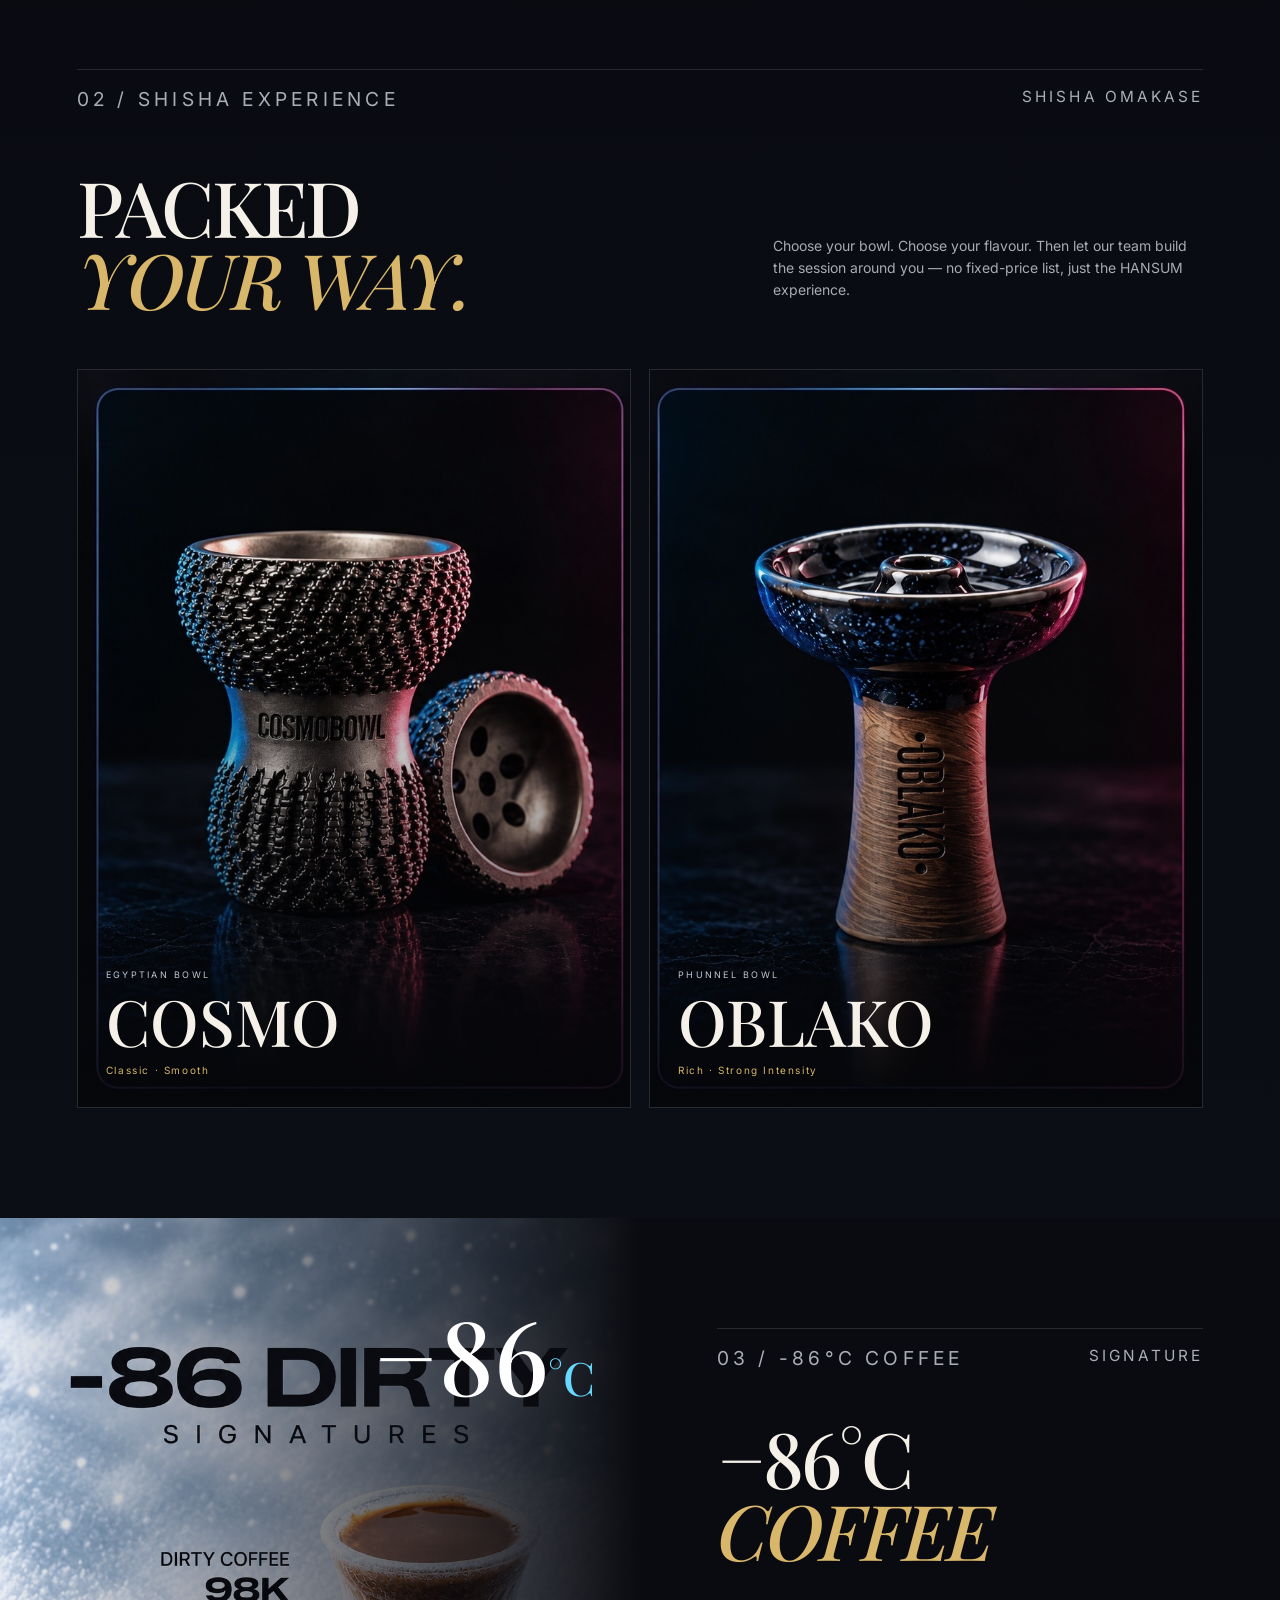
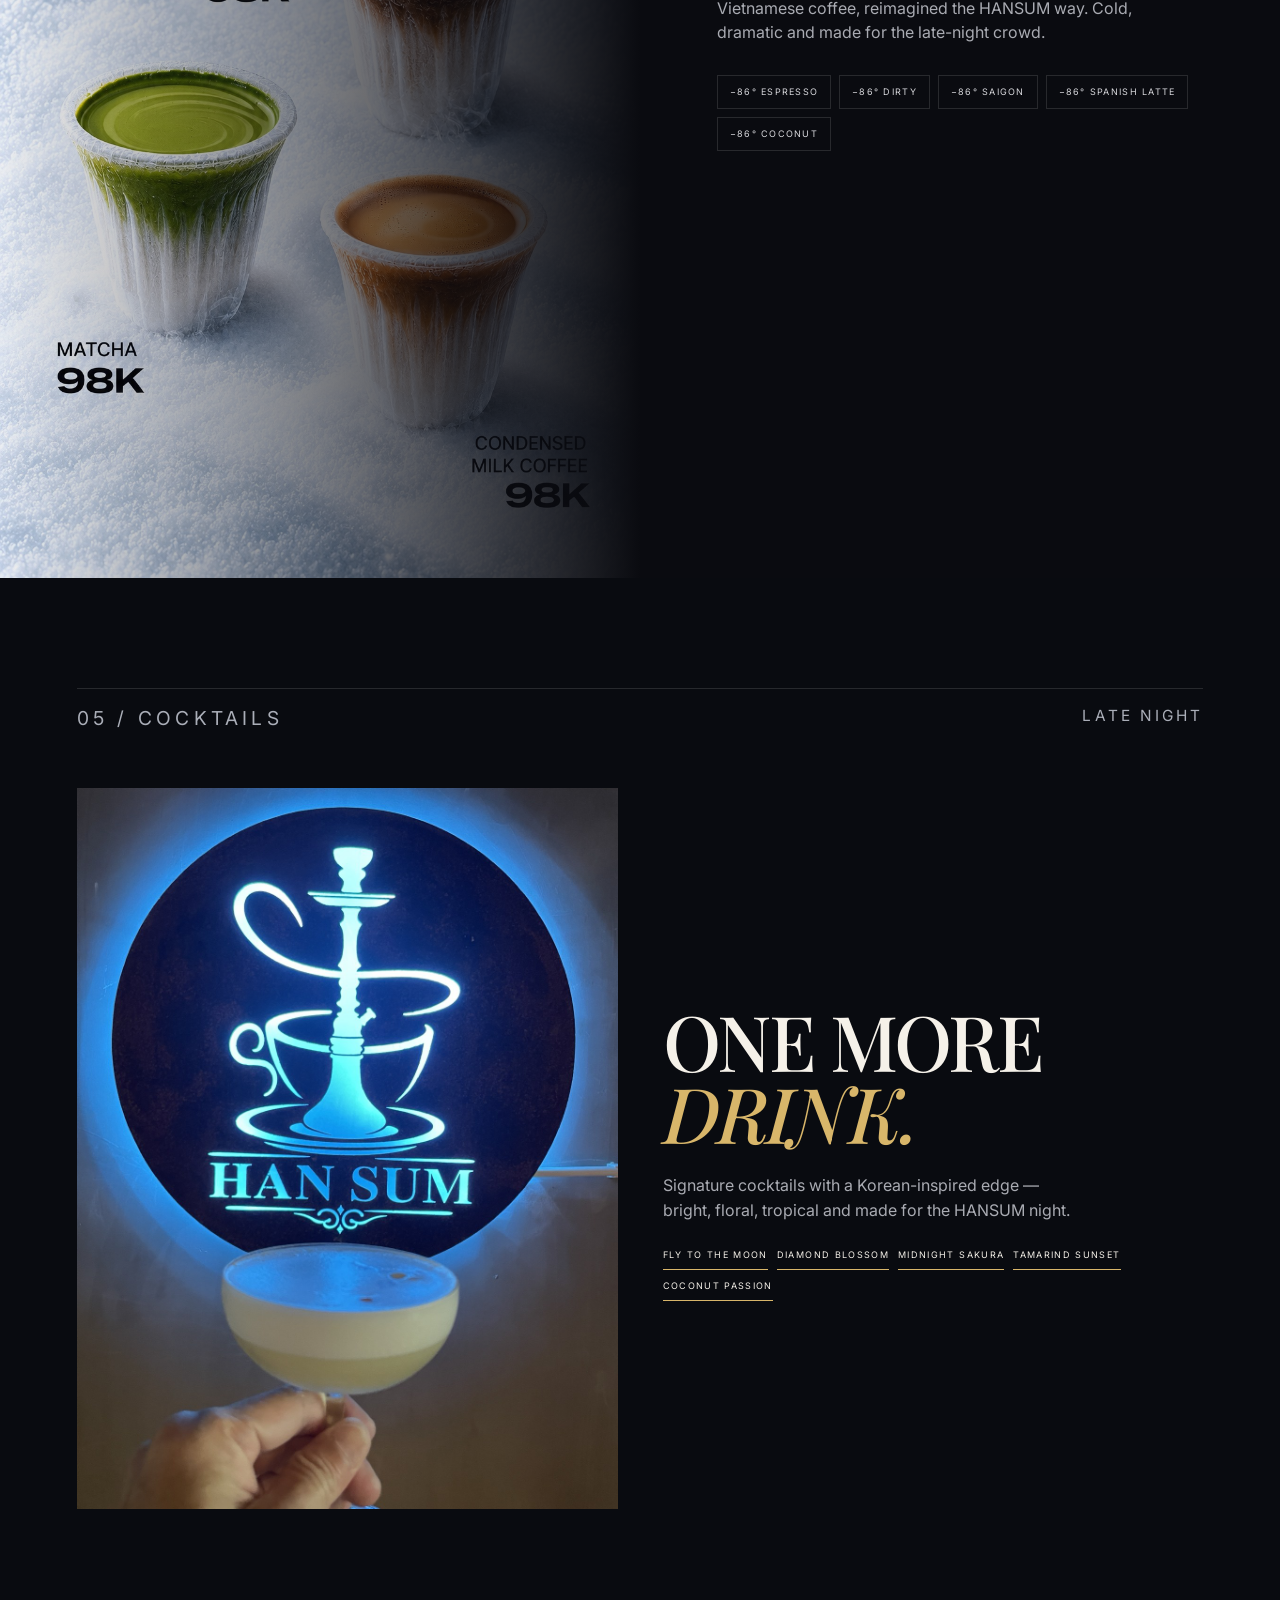
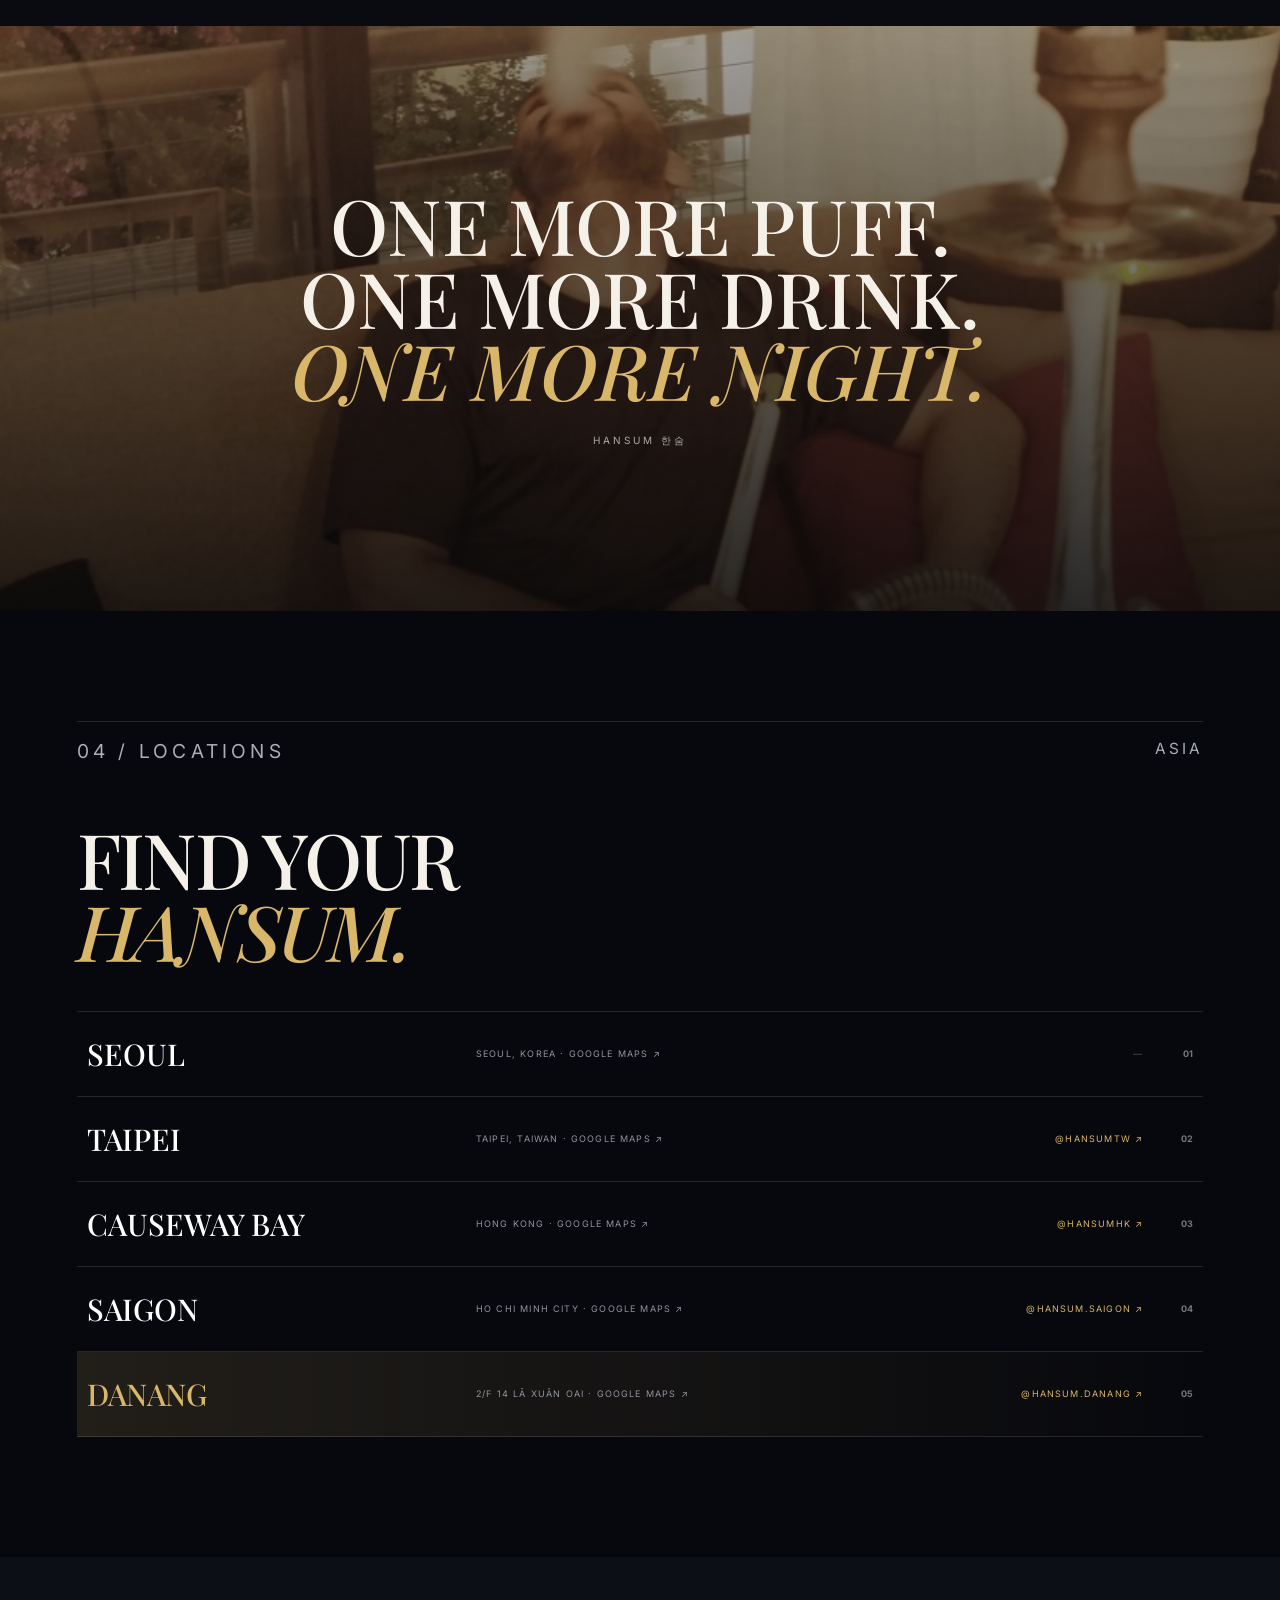
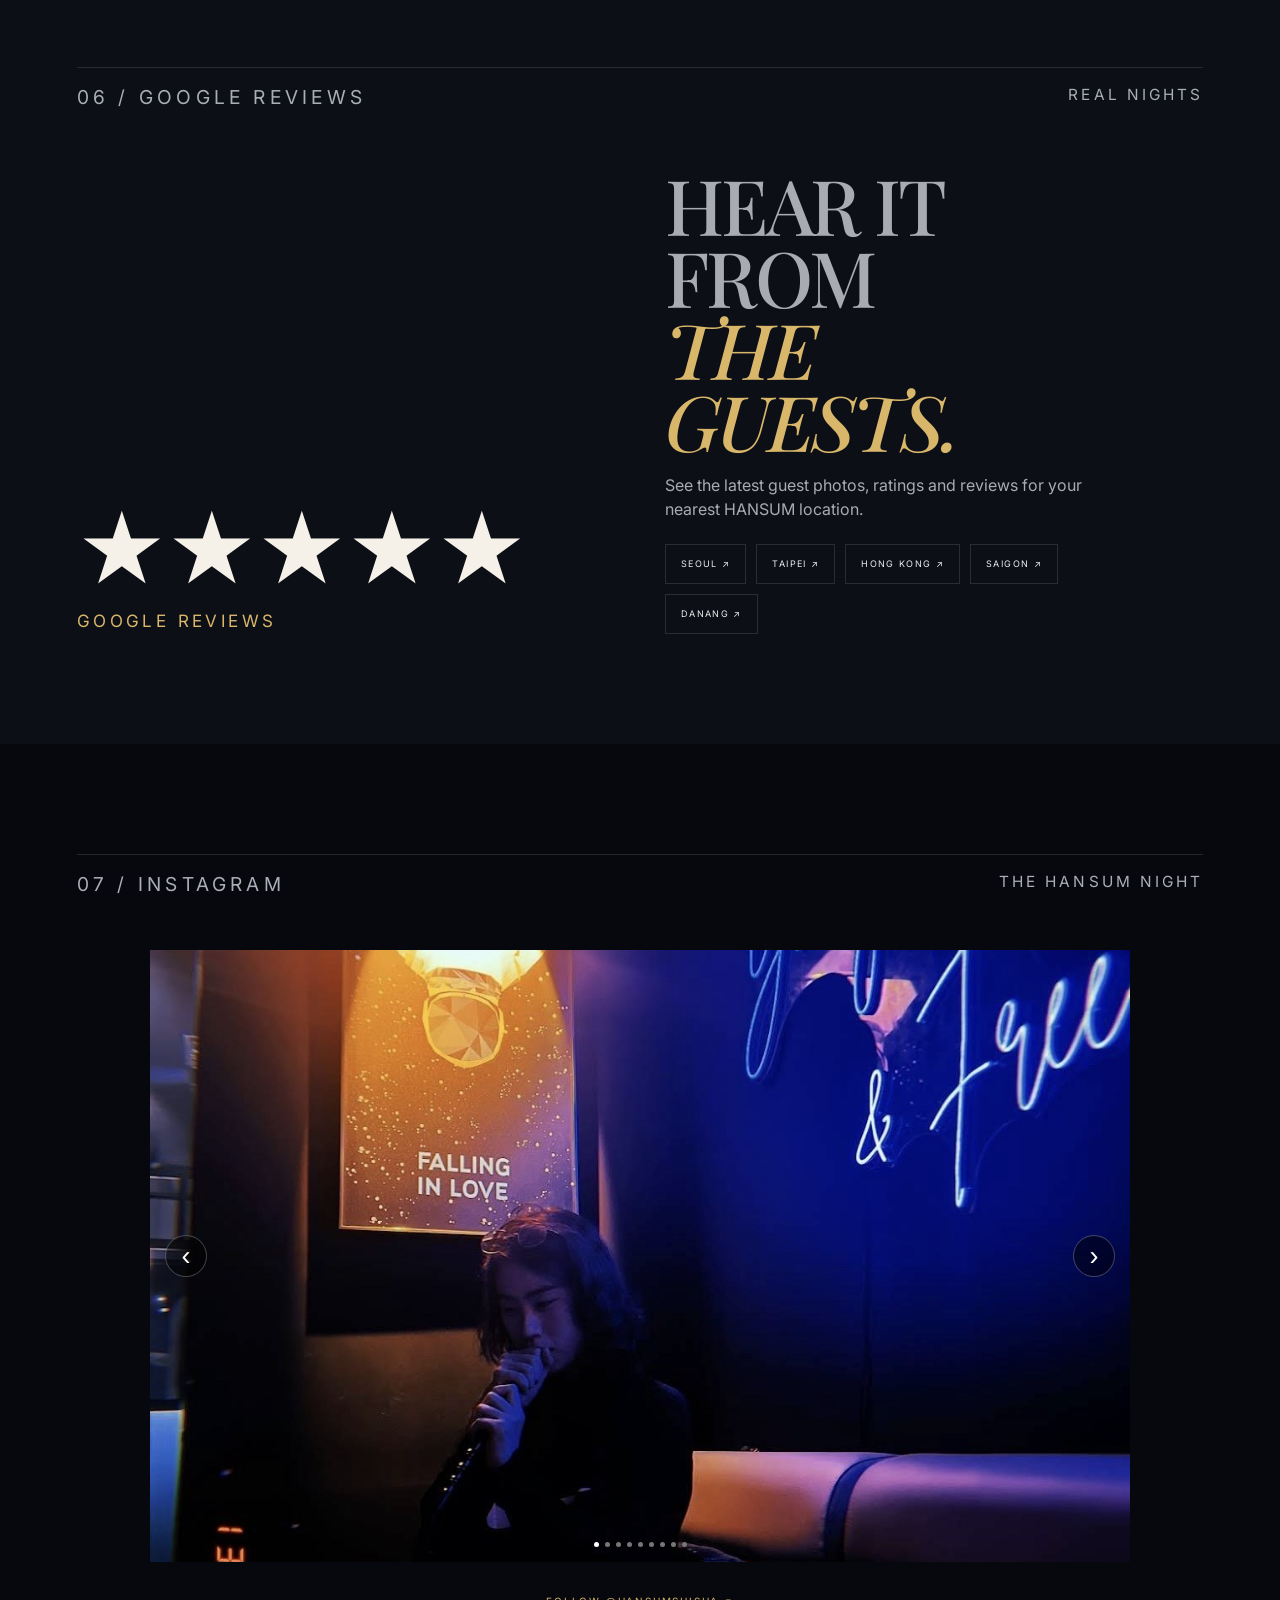
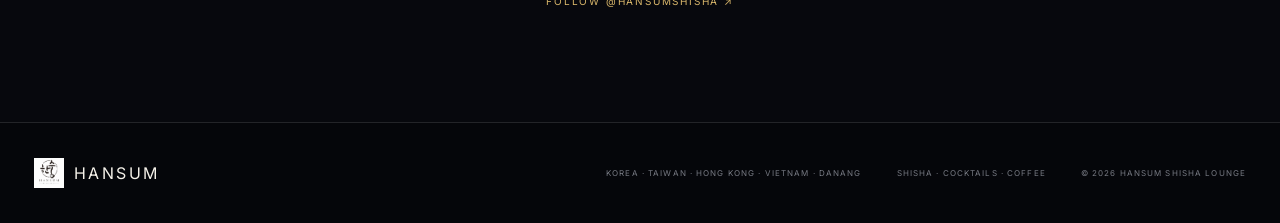
==== commit 7e5bce66: "Add files via upload" ====
--- a/index.html
+++ b/index.html
@@ -39,7 +39,7 @@
 <main>
 <section id="home" class="hero hero-single">
   <div class="hero-panel hero-single-panel">
-    <img class="hero-main-image" src="images/hero-smoke.jpeg" alt="HANSUM shisha lounge atmosphere">
+    <img class="hero-main-image" src="images/hero-smoke.jpeg" alt="HANSUM shisha lounge experience">
   </div>
   <div class="hero-shade"></div>
   <div class="hero-content">
@@ -89,19 +89,12 @@
         <div class="website-bowl-overlay"><span>PHUNNEL BOWL</span><strong>OBLAKO</strong><em>Rich · Strong Intensity</em></div>
       </div>
     </div>
-    <div class="bowl-info website-omakase-copy">
-      <article class="note">
-        <small>SHISHA OMAKASE</small>
-        <h3>HANSUM OMAKASE</h3>
-        <p>Tell us what you like — fruity, creamy, refreshing or dark. We will do the rest.</p>
-      </article>
-    </div>
   </div>
 </section>
 
 <section id="coffee" class="coffee">
   <div class="coffee-image-wrap">
-    <img src="images/coffee-86-v3.jpeg" alt="HANSUM -86°C Coffee">
+    <img src="images/coffee-86-v4.jpeg" alt="HANSUM -86°C Coffee">
     <div class="degree">−86<span>°C</span></div>
   </div>
   <div class="coffee-copy section">
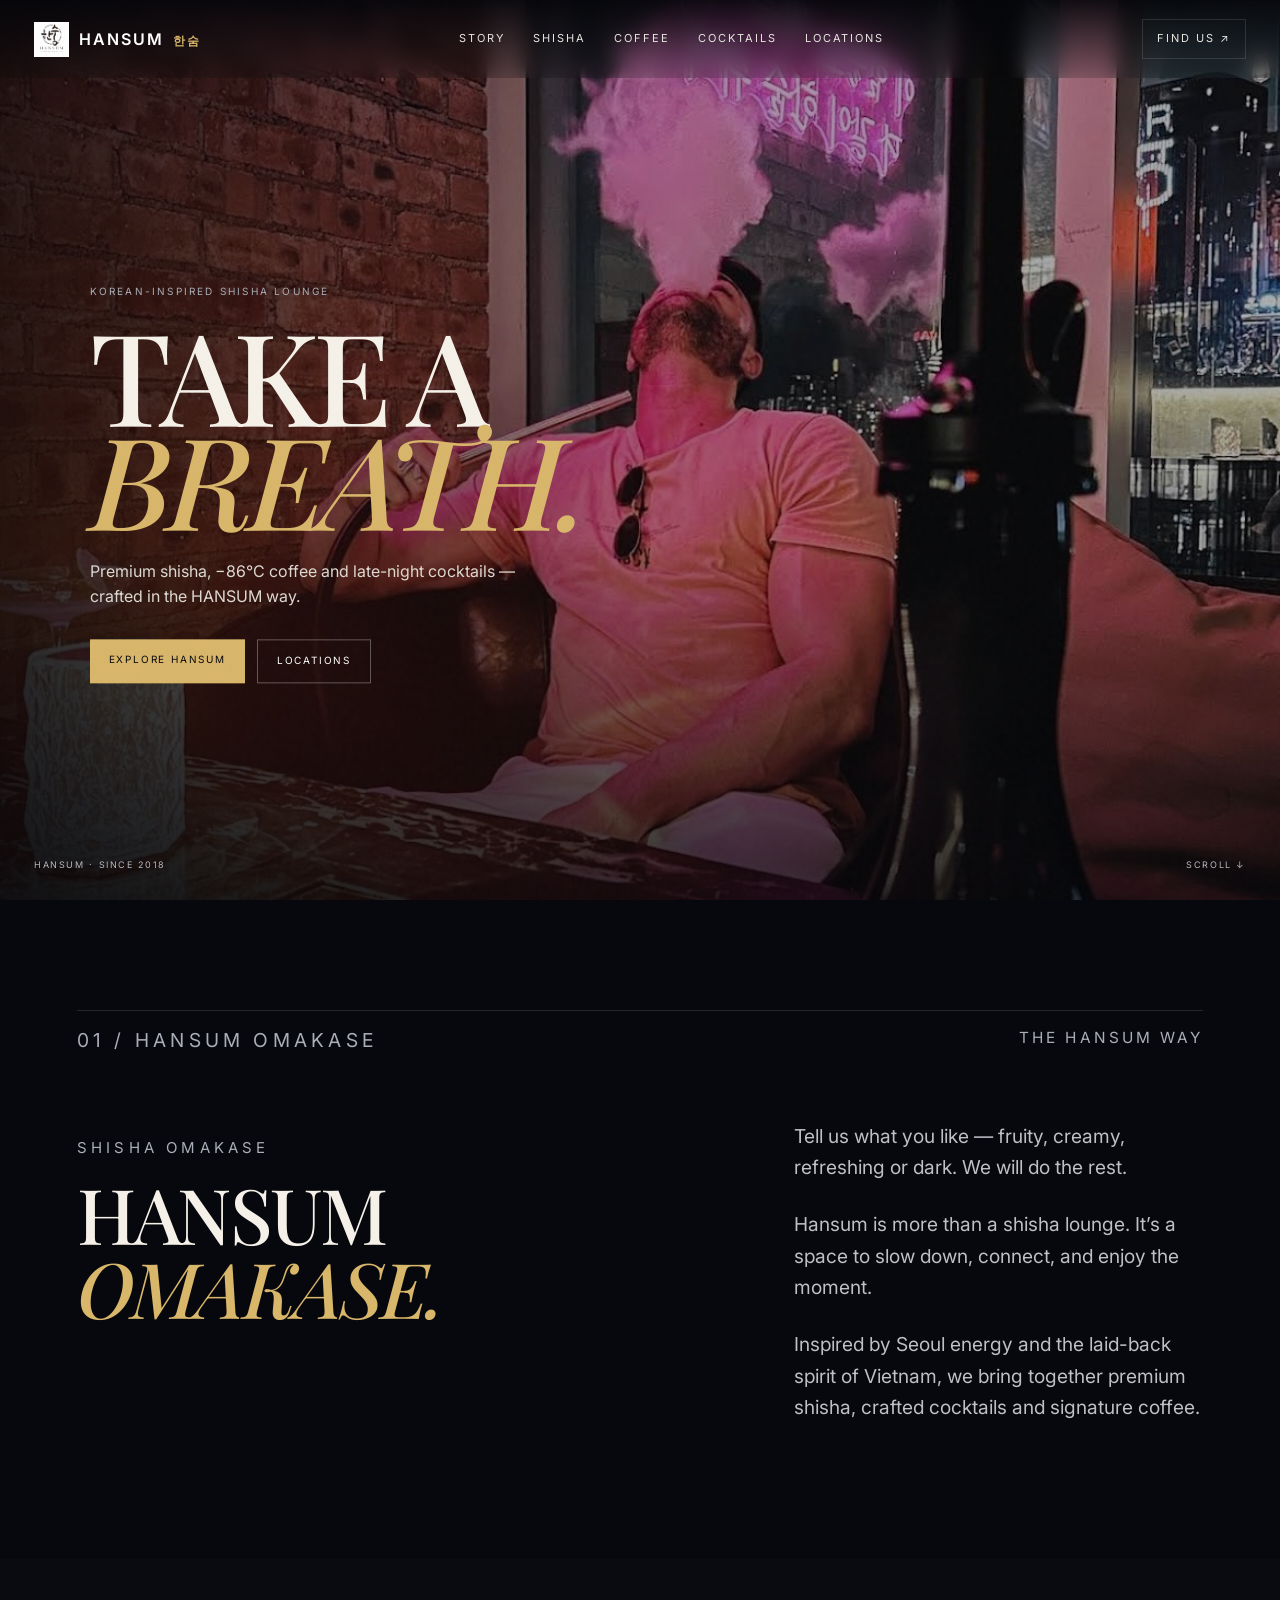
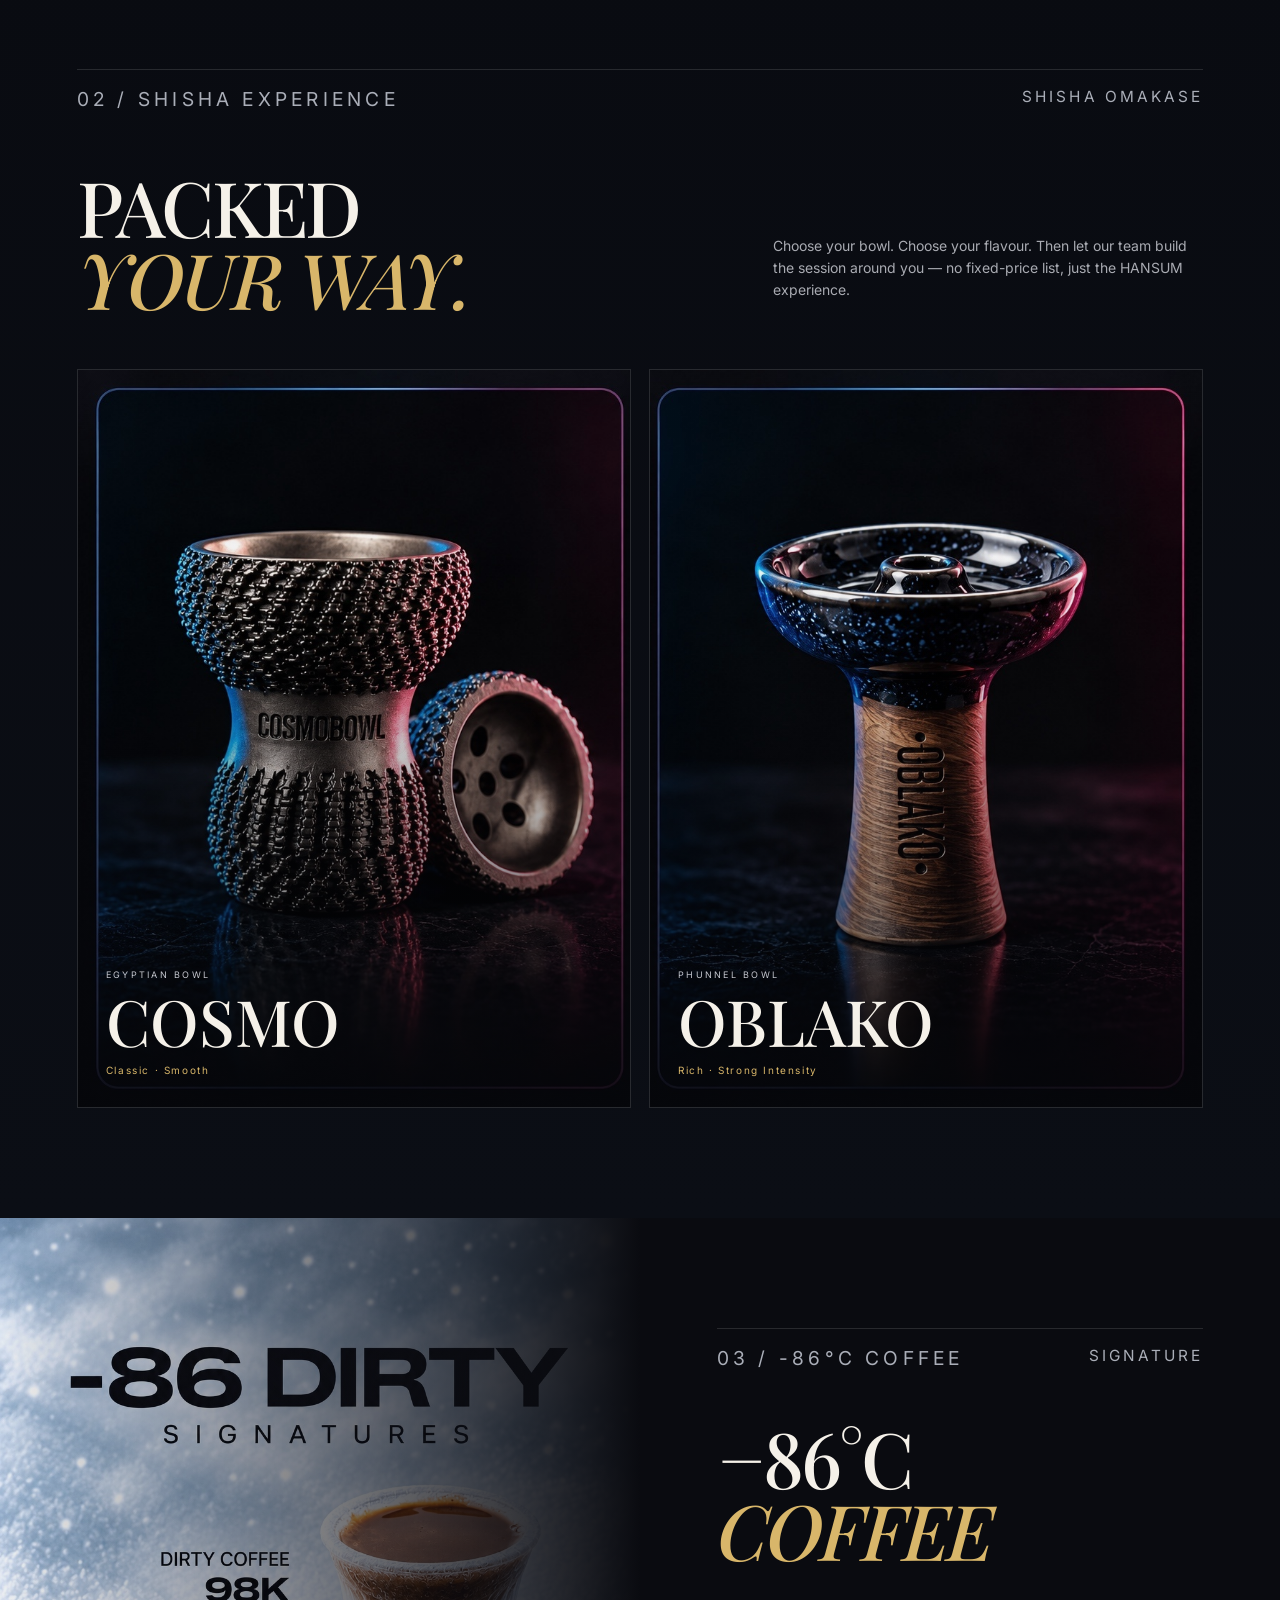
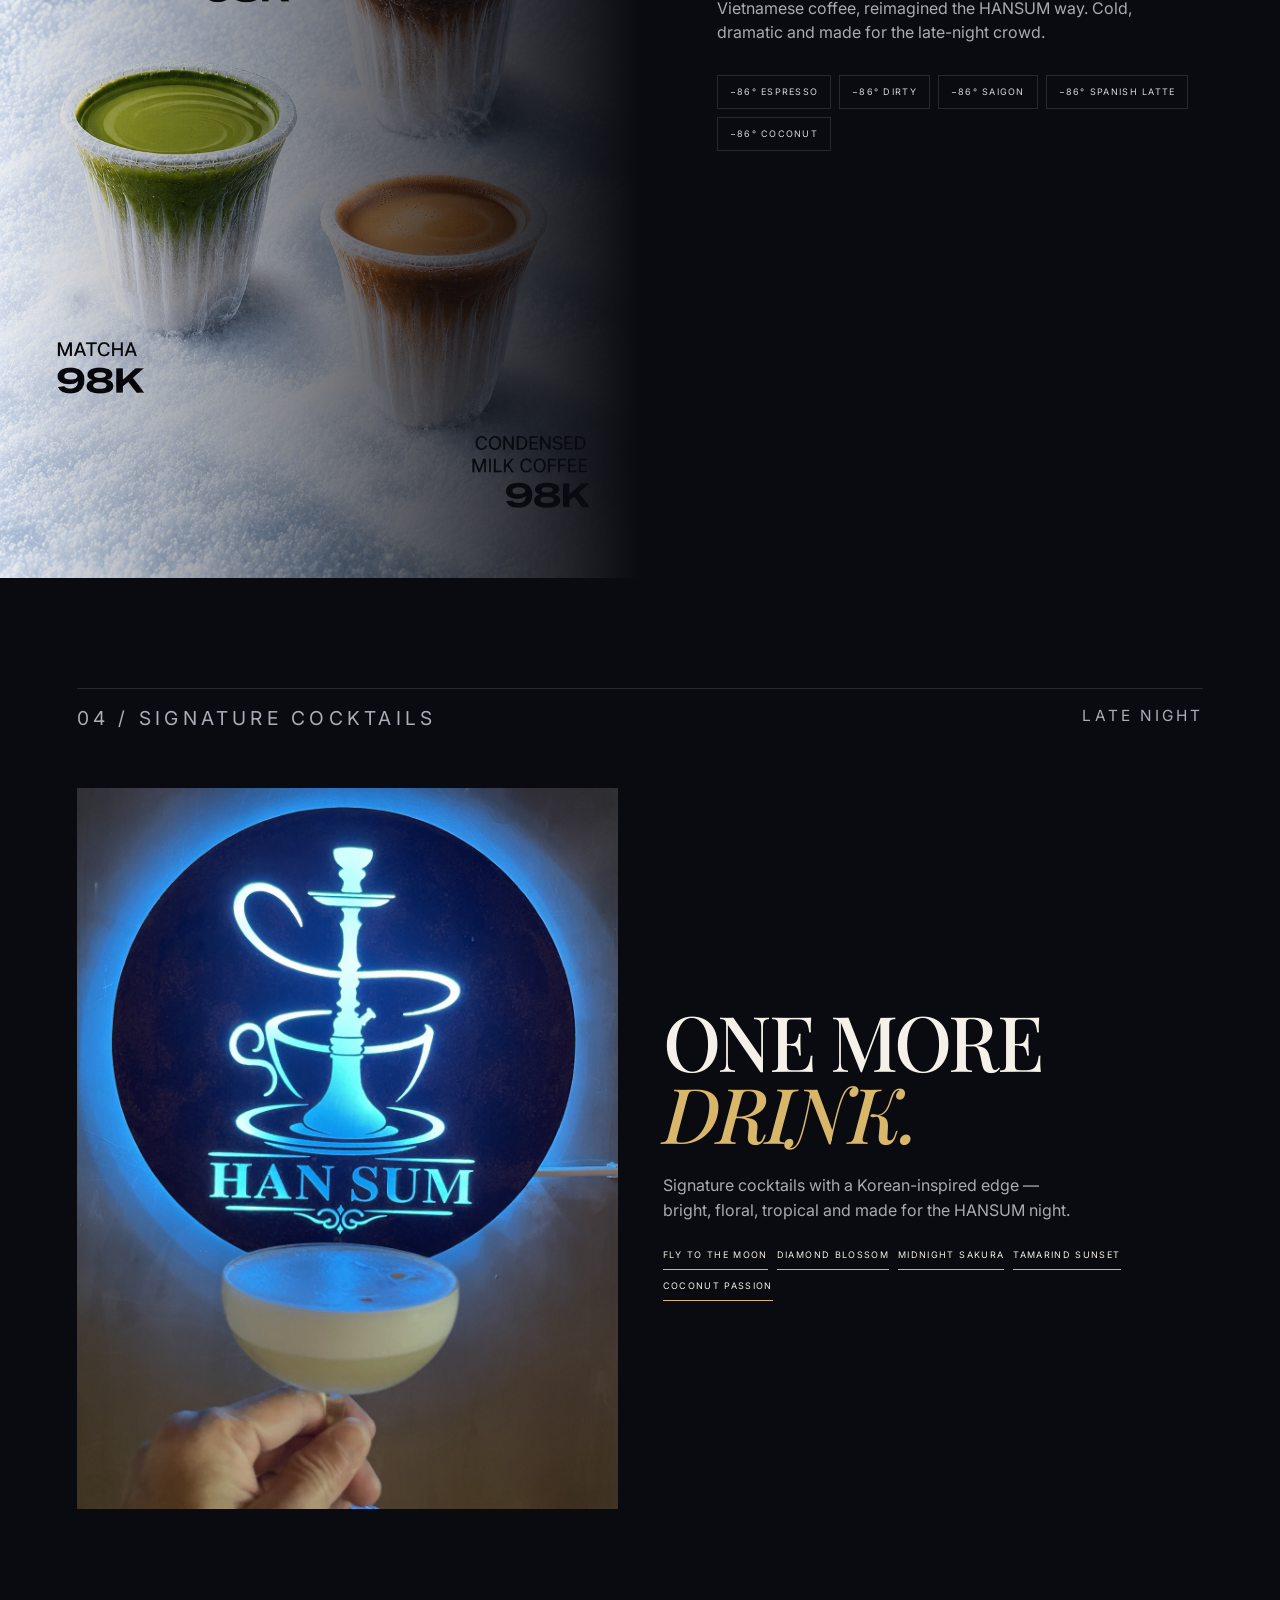
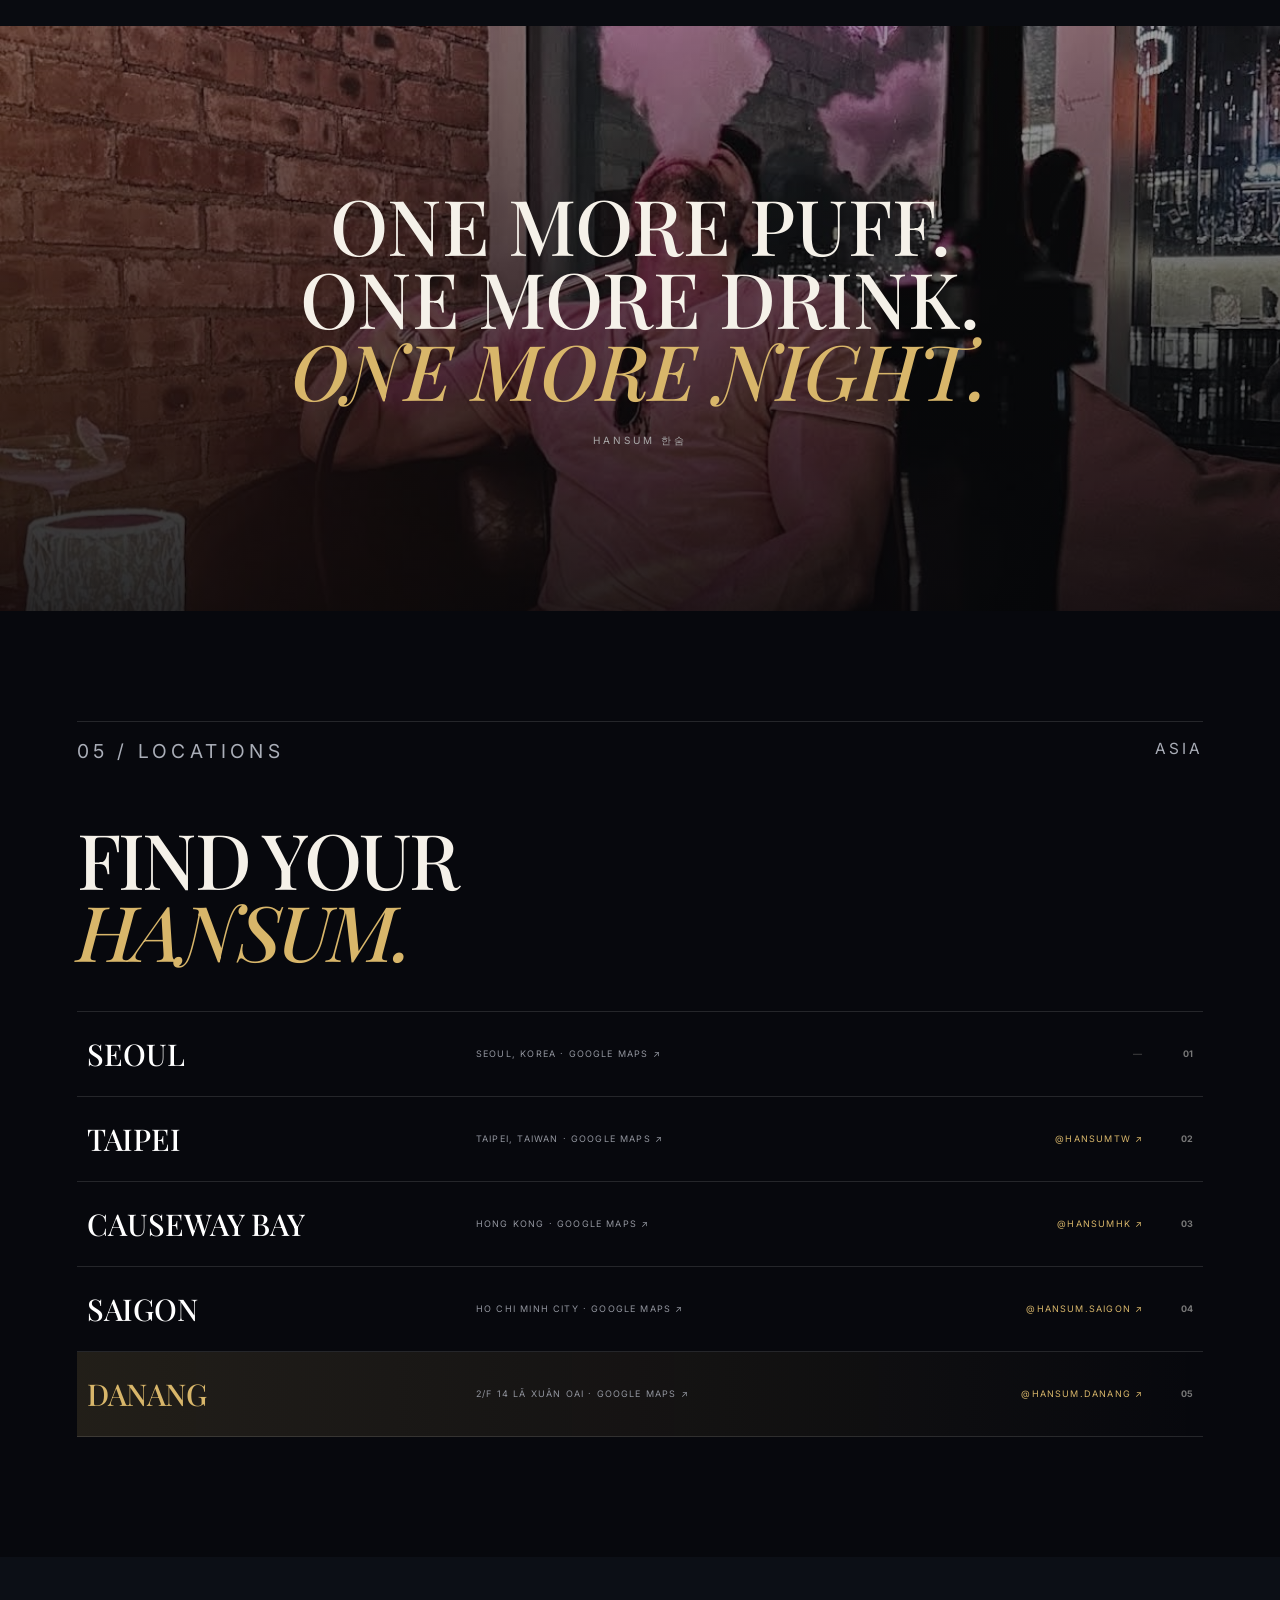
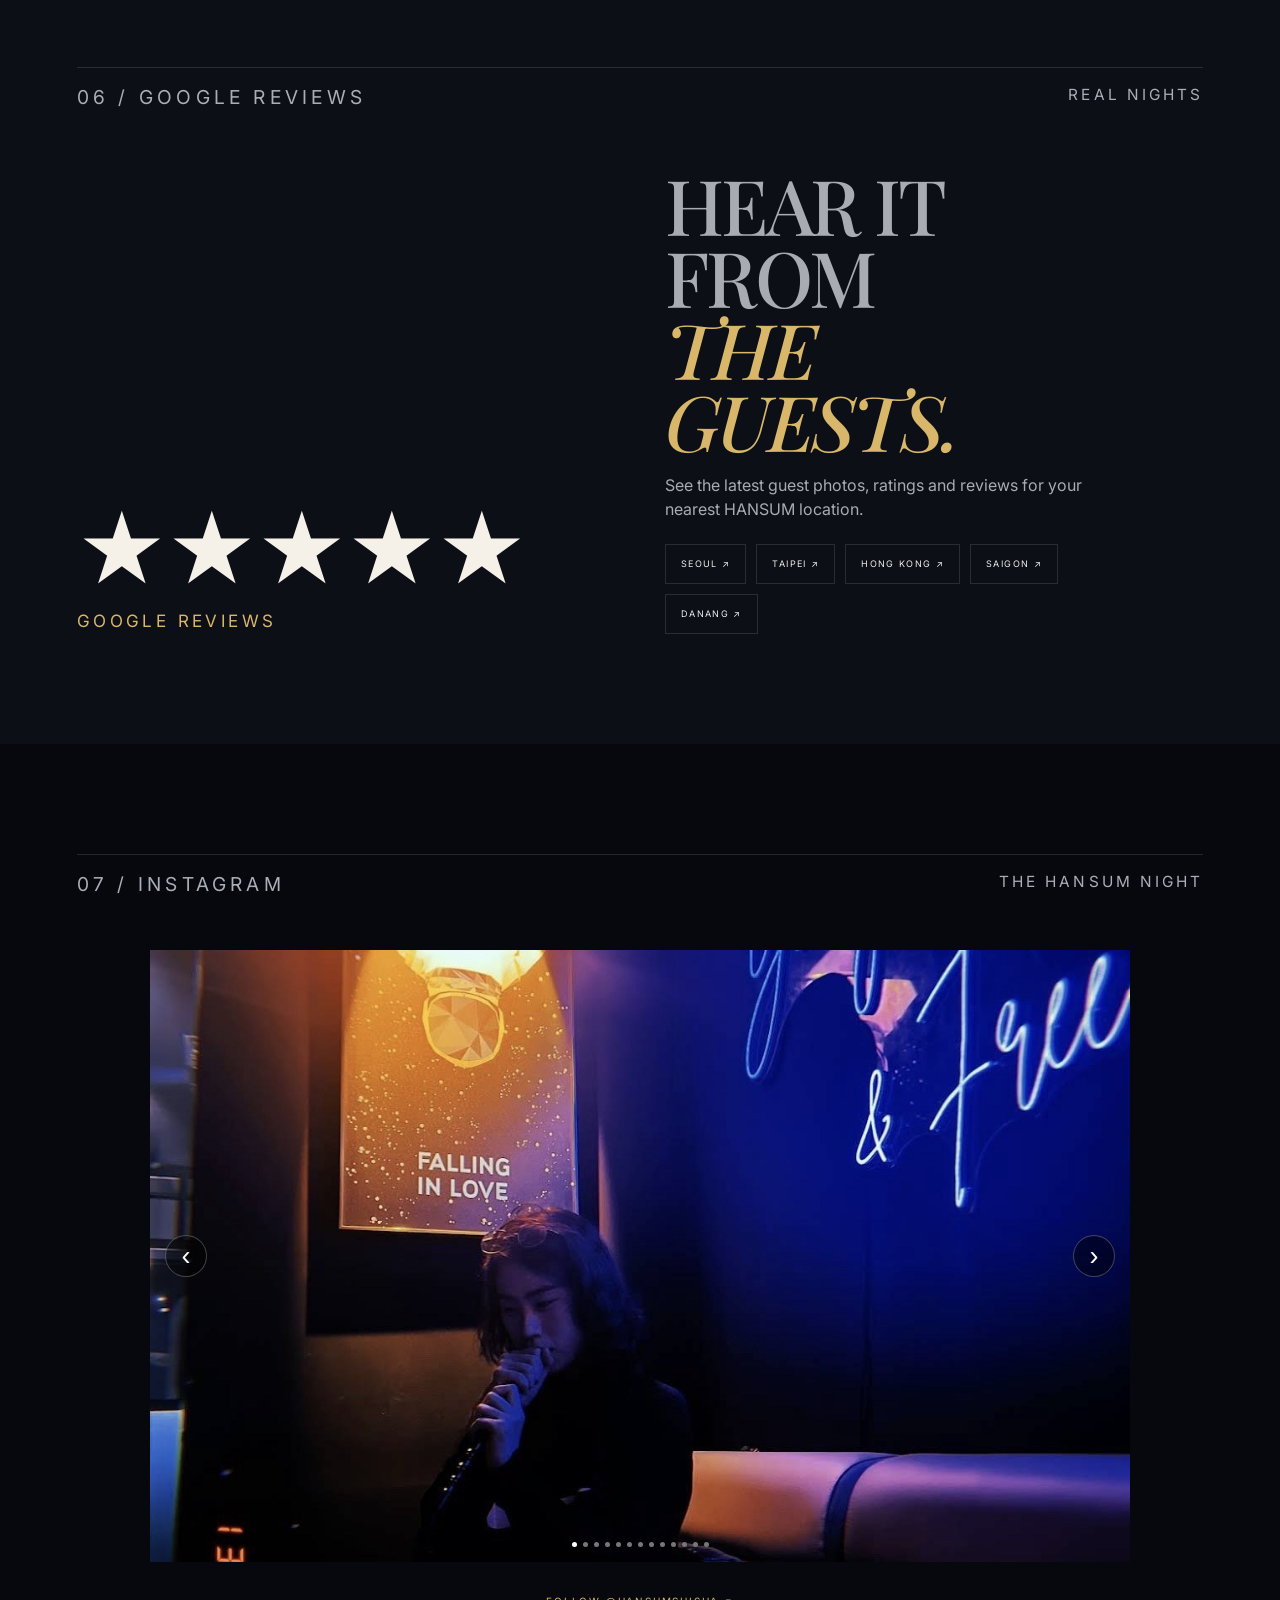
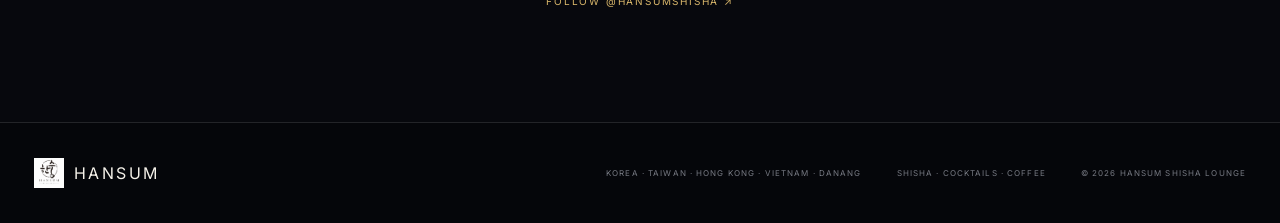
==== commit e860919d: "Add files via upload" ====
--- a/index.html
+++ b/index.html
@@ -95,7 +95,6 @@
 <section id="coffee" class="coffee">
   <div class="coffee-image-wrap">
     <img src="images/coffee-86-v4.jpeg" alt="HANSUM -86°C Coffee">
-    <div class="degree">−86<span>°C</span></div>
   </div>
   <div class="coffee-copy section">
     <div class="section-top"><span>03 / -86°C COFFEE</span><span>SIGNATURE</span></div>
@@ -109,7 +108,7 @@
 </section>
 
 <section id="cocktails" class="section cocktails">
-  <div class="section-top"><span>05 / COCKTAILS</span><span>LATE NIGHT</span></div>
+  <div class="section-top"><span>04 / SIGNATURE COCKTAILS</span><span>LATE NIGHT</span></div>
   <div class="cocktail-grid">
     <div class="cocktail-image"><img src="images/cocktail.jpg" alt="HANSUM signature cocktails"></div>
     <div class="cocktail-copy"><h2>ONE MORE<br><i>DRINK.</i></h2><p>Signature cocktails with a Korean-inspired edge — bright, floral, tropical and made for the HANSUM night.</p><div class="cocktail-tags"><span>FLY TO THE MOON</span><span>DIAMOND BLOSSOM</span><span>MIDNIGHT SAKURA</span><span>TAMARIND SUNSET</span><span>COCONUT PASSION</span></div></div>
@@ -125,7 +124,7 @@
 </section>
 
 <section id="locations" class="section locations">
-  <div class="section-top"><span>04 / LOCATIONS</span><span>ASIA</span></div>
+  <div class="section-top"><span>05 / LOCATIONS</span><span>ASIA</span></div>
   <h2>FIND YOUR<br><i>HANSUM.</i></h2>
   <div class="location-list">
     <div class="location-row"><a class="location-main" href="https://www.google.com/maps/search/?api=1&query=Hansum+Shisha+Lounge+Seoul" target="_blank" rel="noopener"><span>SEOUL</span><small>SEOUL, KOREA · GOOGLE MAPS ↗</small></a><span class="location-ig empty">—</span><b>01</b></div>
@@ -158,10 +157,14 @@
       <img class="gallery-slide" src="images/gallery-07.jpeg" alt="HANSUM lounge">
       <img class="gallery-slide" src="images/gallery-08.jpeg" alt="HANSUM atmosphere">
       <img class="gallery-slide" src="images/gallery-09.jpeg" alt="HANSUM shisha">
+      <img class="gallery-slide" src="images/gallery-10.jpeg" alt="HANSUM guests and shisha">
+      <img class="gallery-slide" src="images/gallery-11.jpeg" alt="HANSUM lounge atmosphere">
+      <img class="gallery-slide" src="images/gallery-12.jpeg" alt="HANSUM shisha lounge">
+      <img class="gallery-slide" src="images/gallery-13.jpeg" alt="HANSUM lounge night">
     </div>
     <button class="gallery-arrow gallery-next" aria-label="Next photo">›</button>
     <div class="gallery-dots" aria-hidden="true">
-      <span class="dot active"></span><span class="dot"></span><span class="dot"></span><span class="dot"></span><span class="dot"></span><span class="dot"></span><span class="dot"></span><span class="dot"></span><span class="dot"></span>
+      <span class="dot active"></span><span class="dot"></span><span class="dot"></span><span class="dot"></span><span class="dot"></span><span class="dot"></span><span class="dot"></span><span class="dot"></span><span class="dot"></span><span class="dot"></span><span class="dot"></span><span class="dot"></span><span class="dot"></span>
     </div>
   </div>
   <a class="insta-link" href="https://www.instagram.com/hansumshisha/" target="_blank" rel="noopener">FOLLOW @HANSUMSHISHA ↗</a>
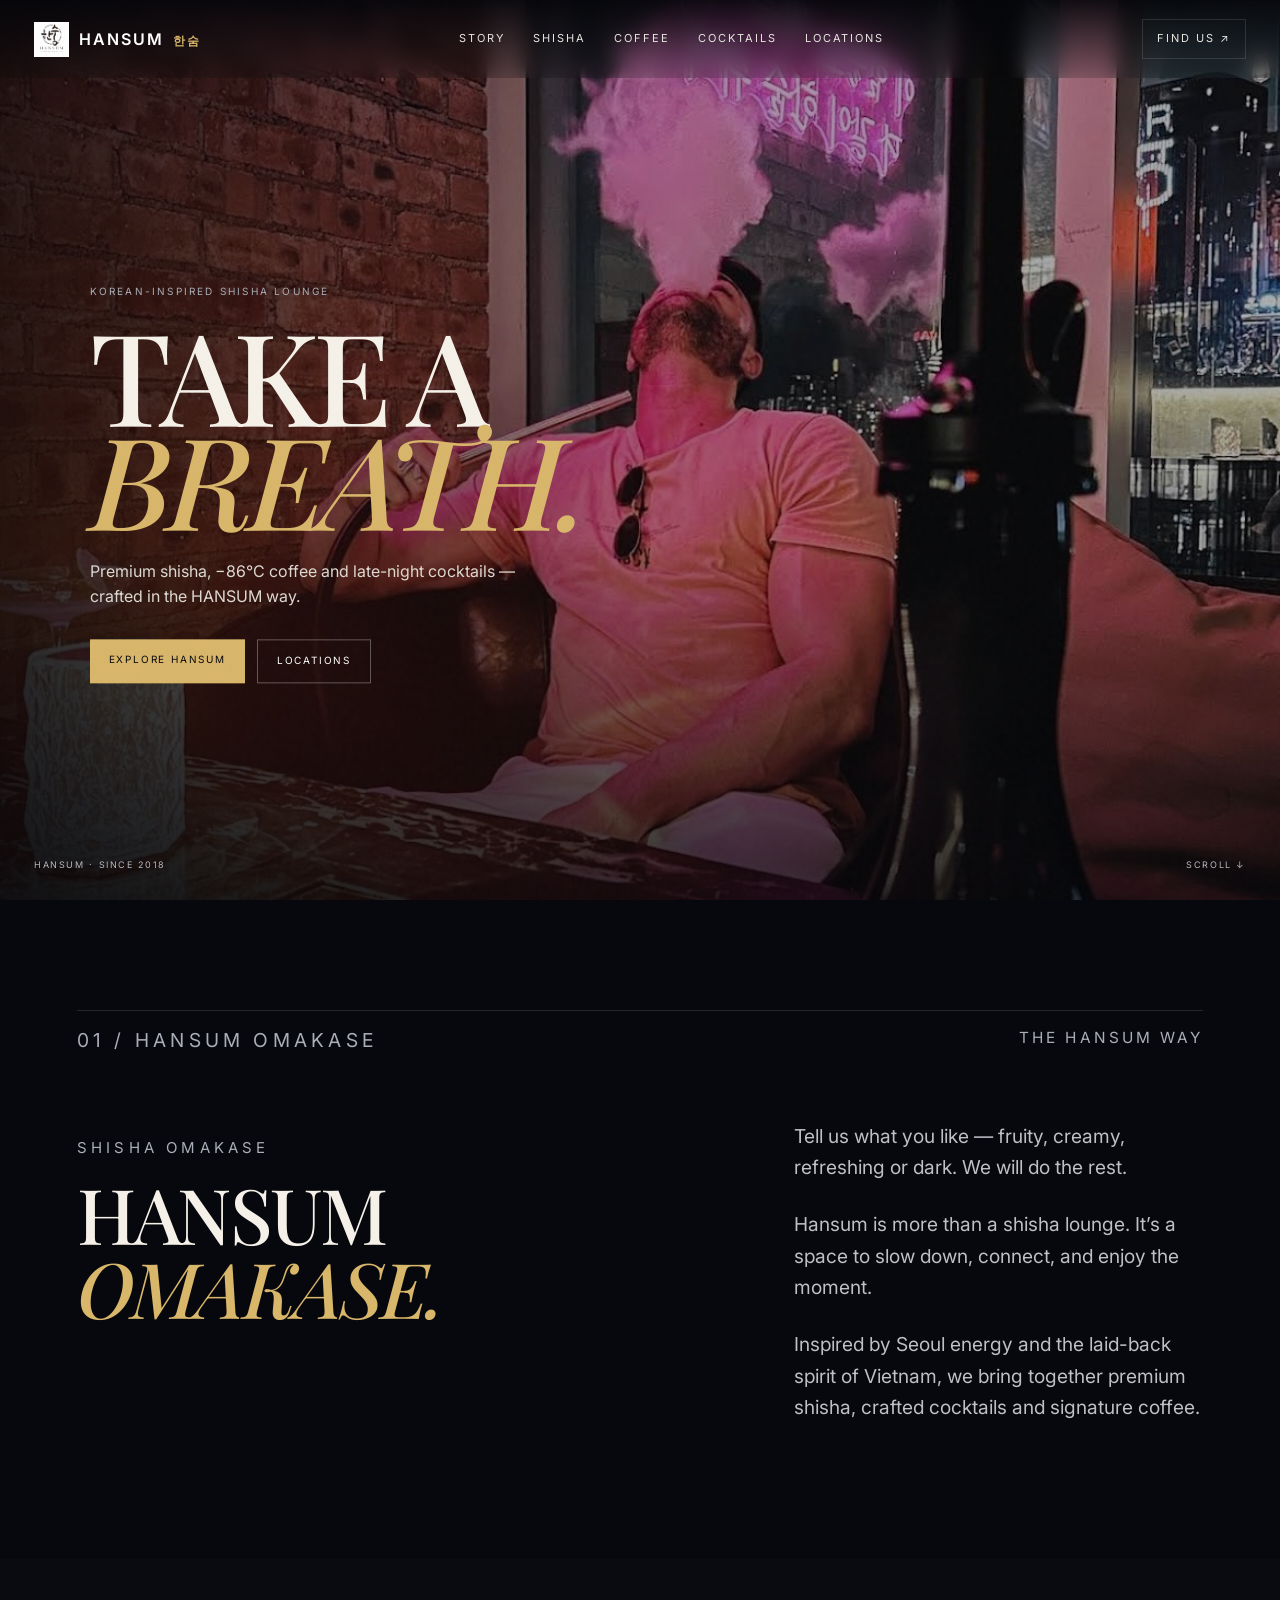
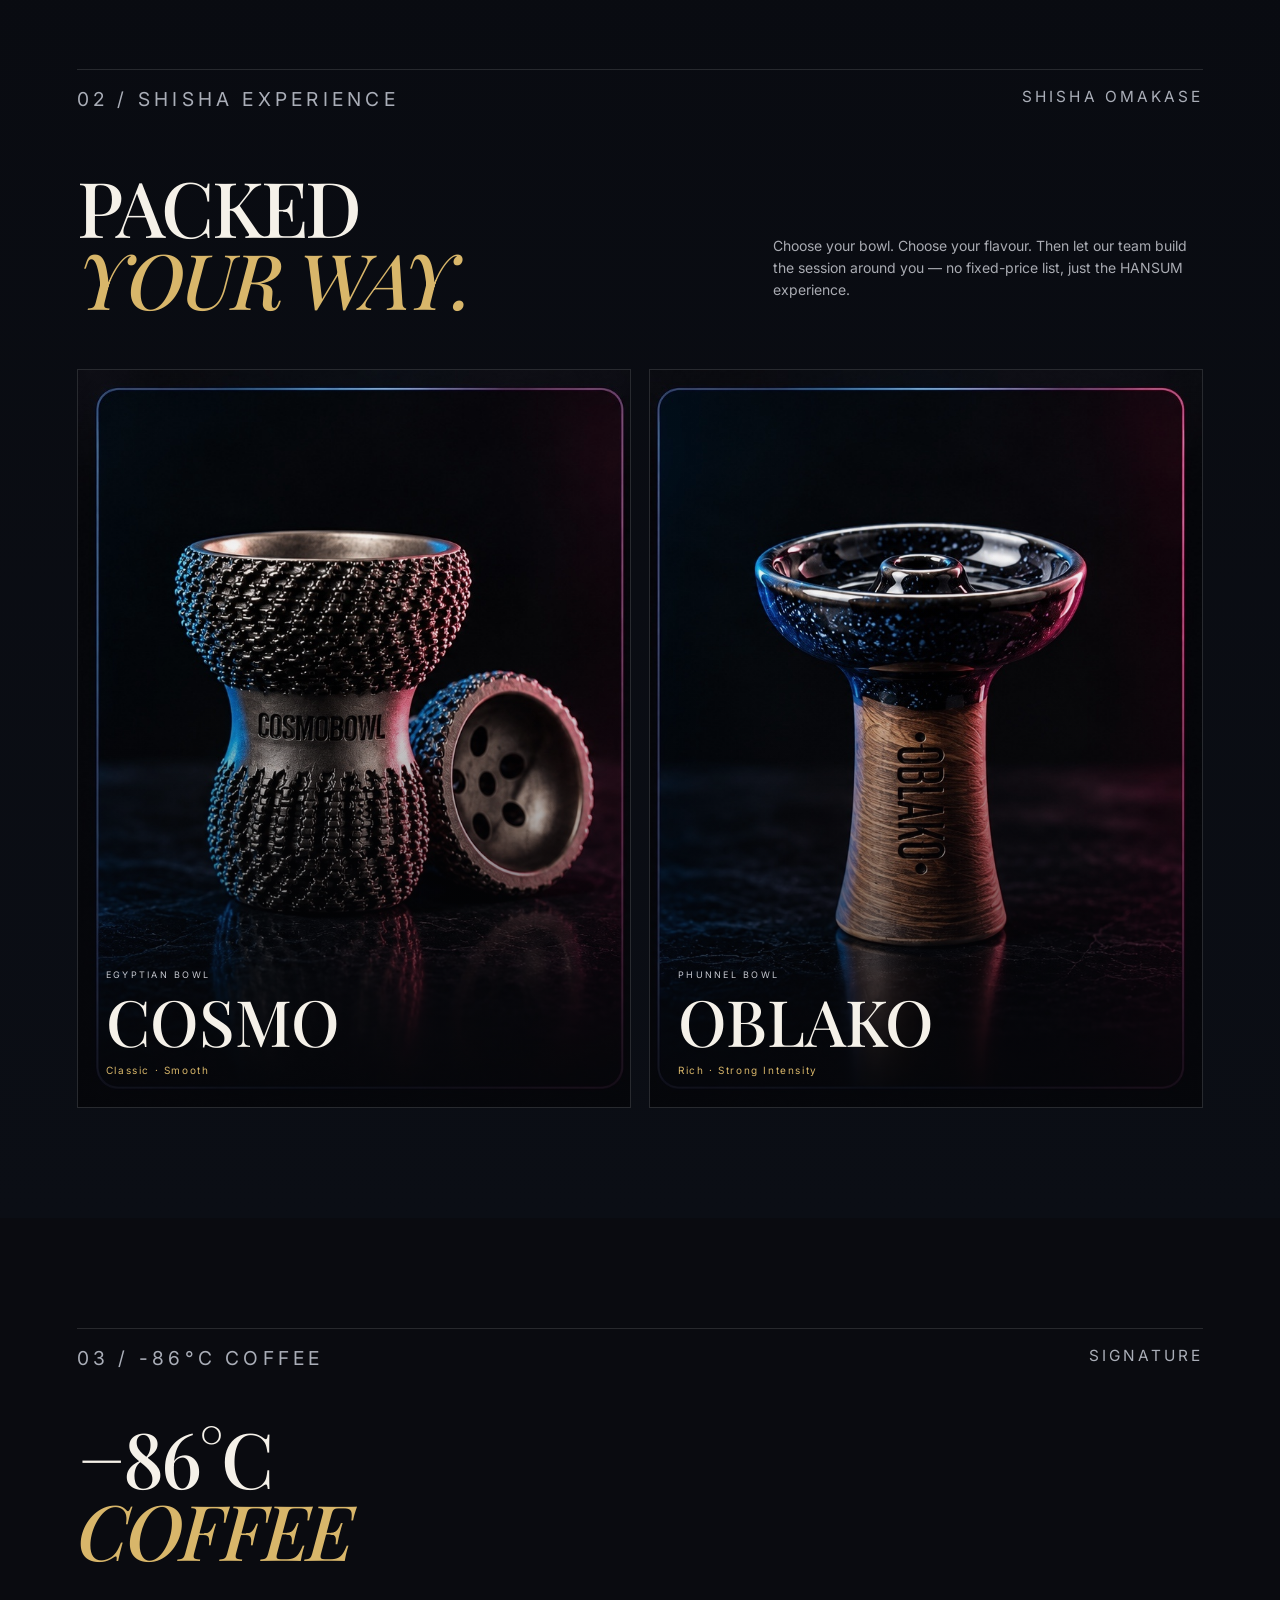
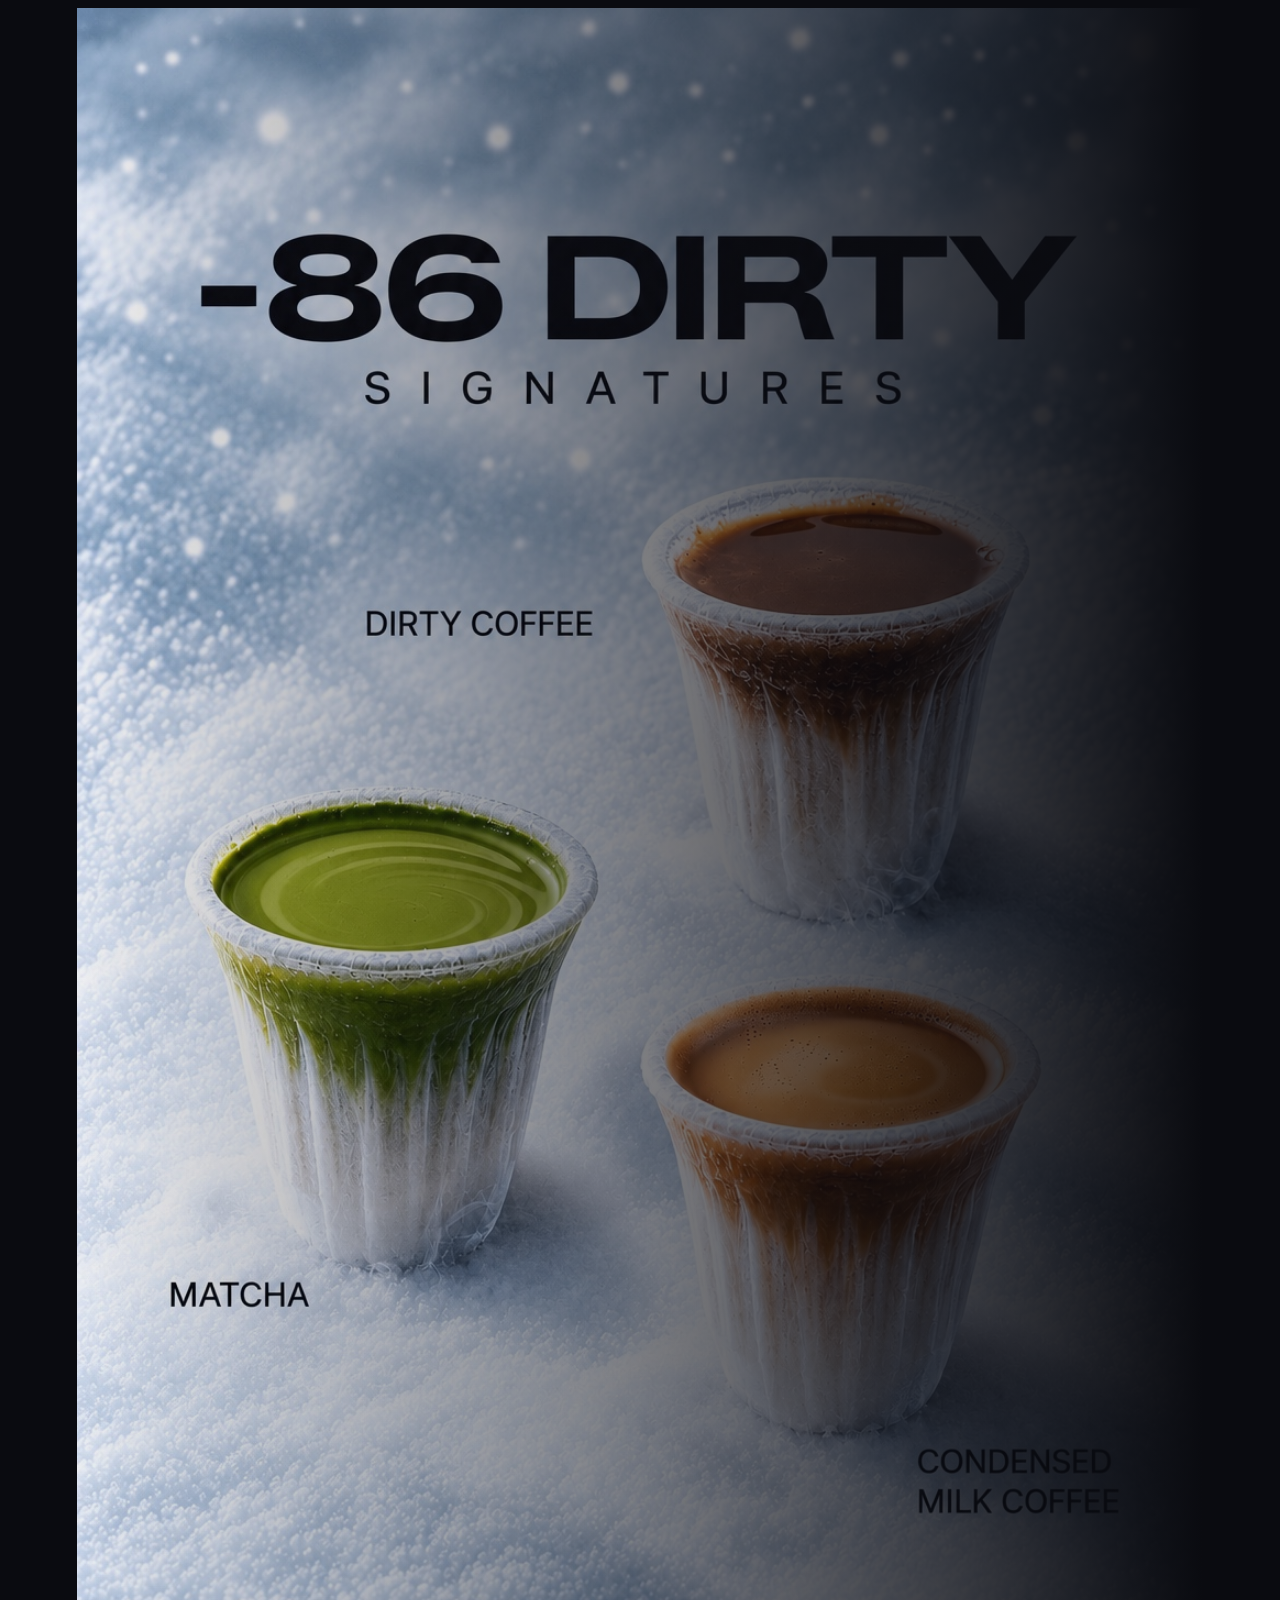
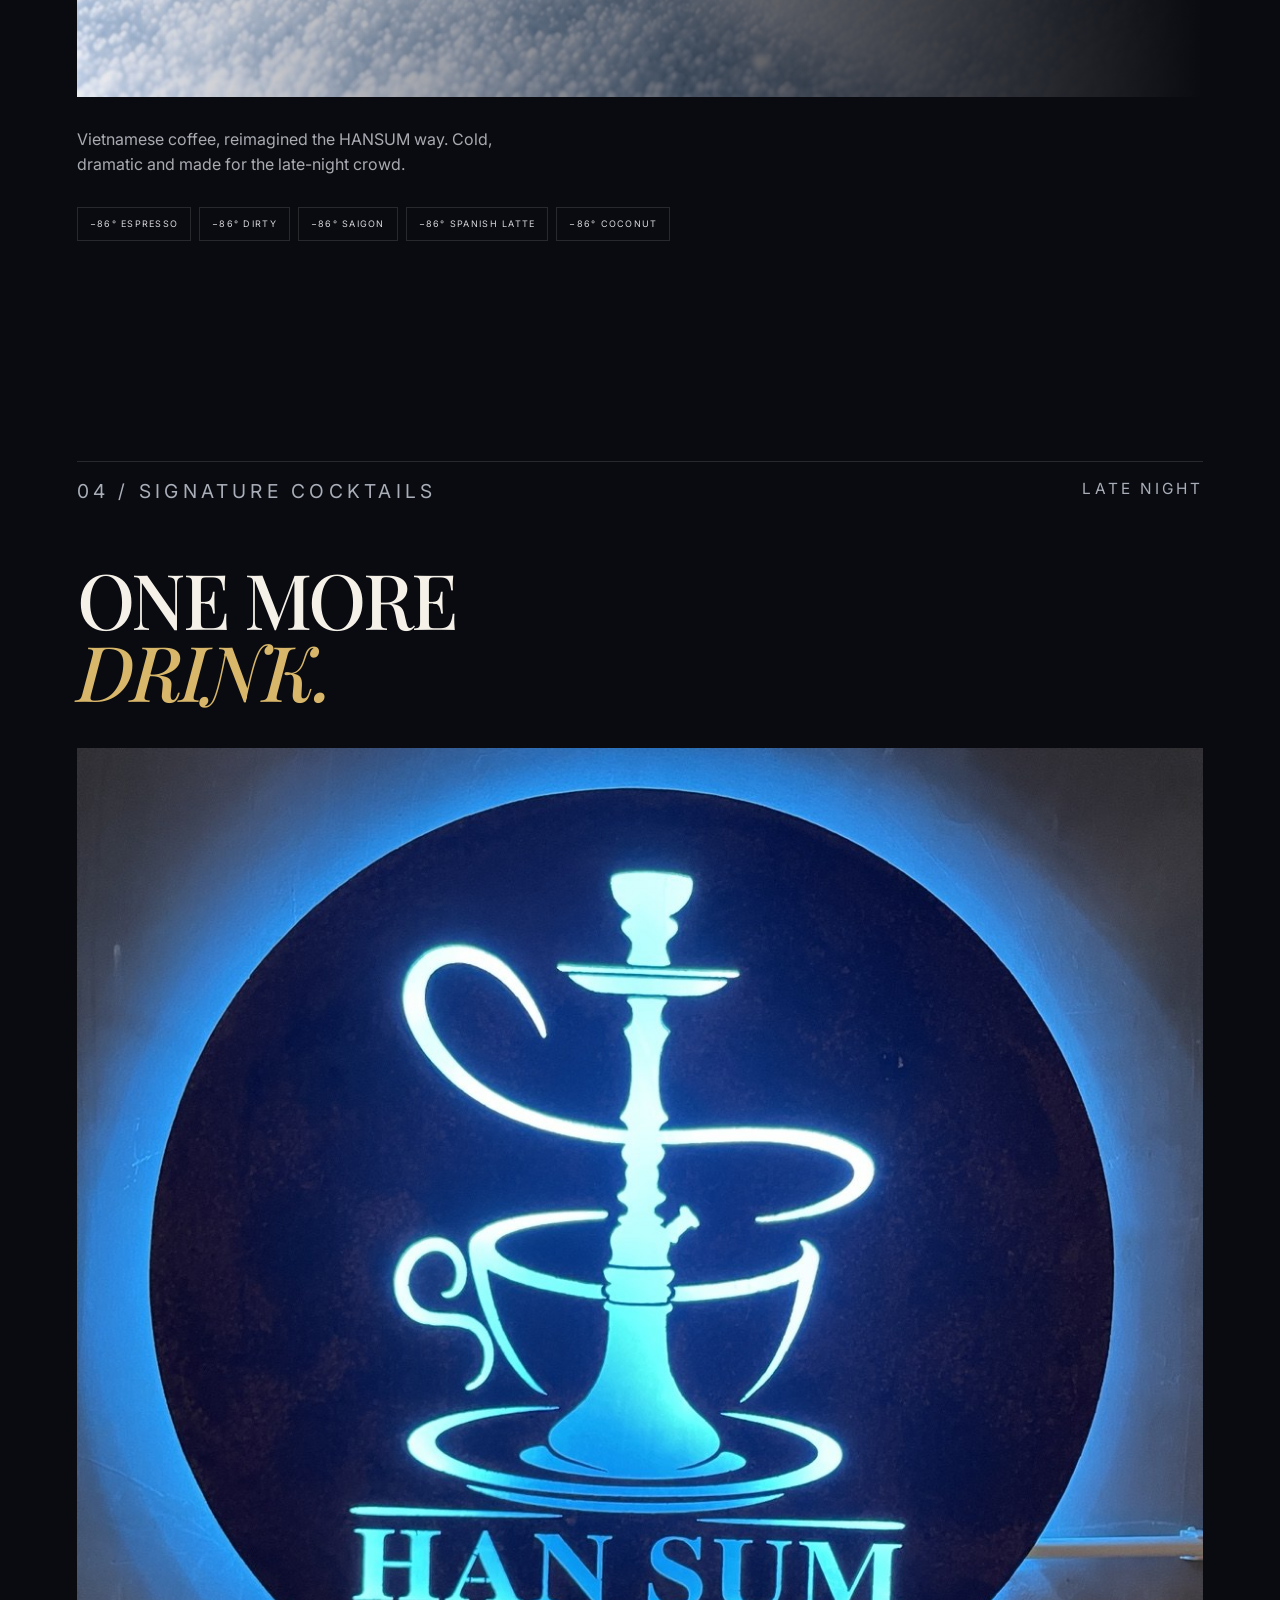
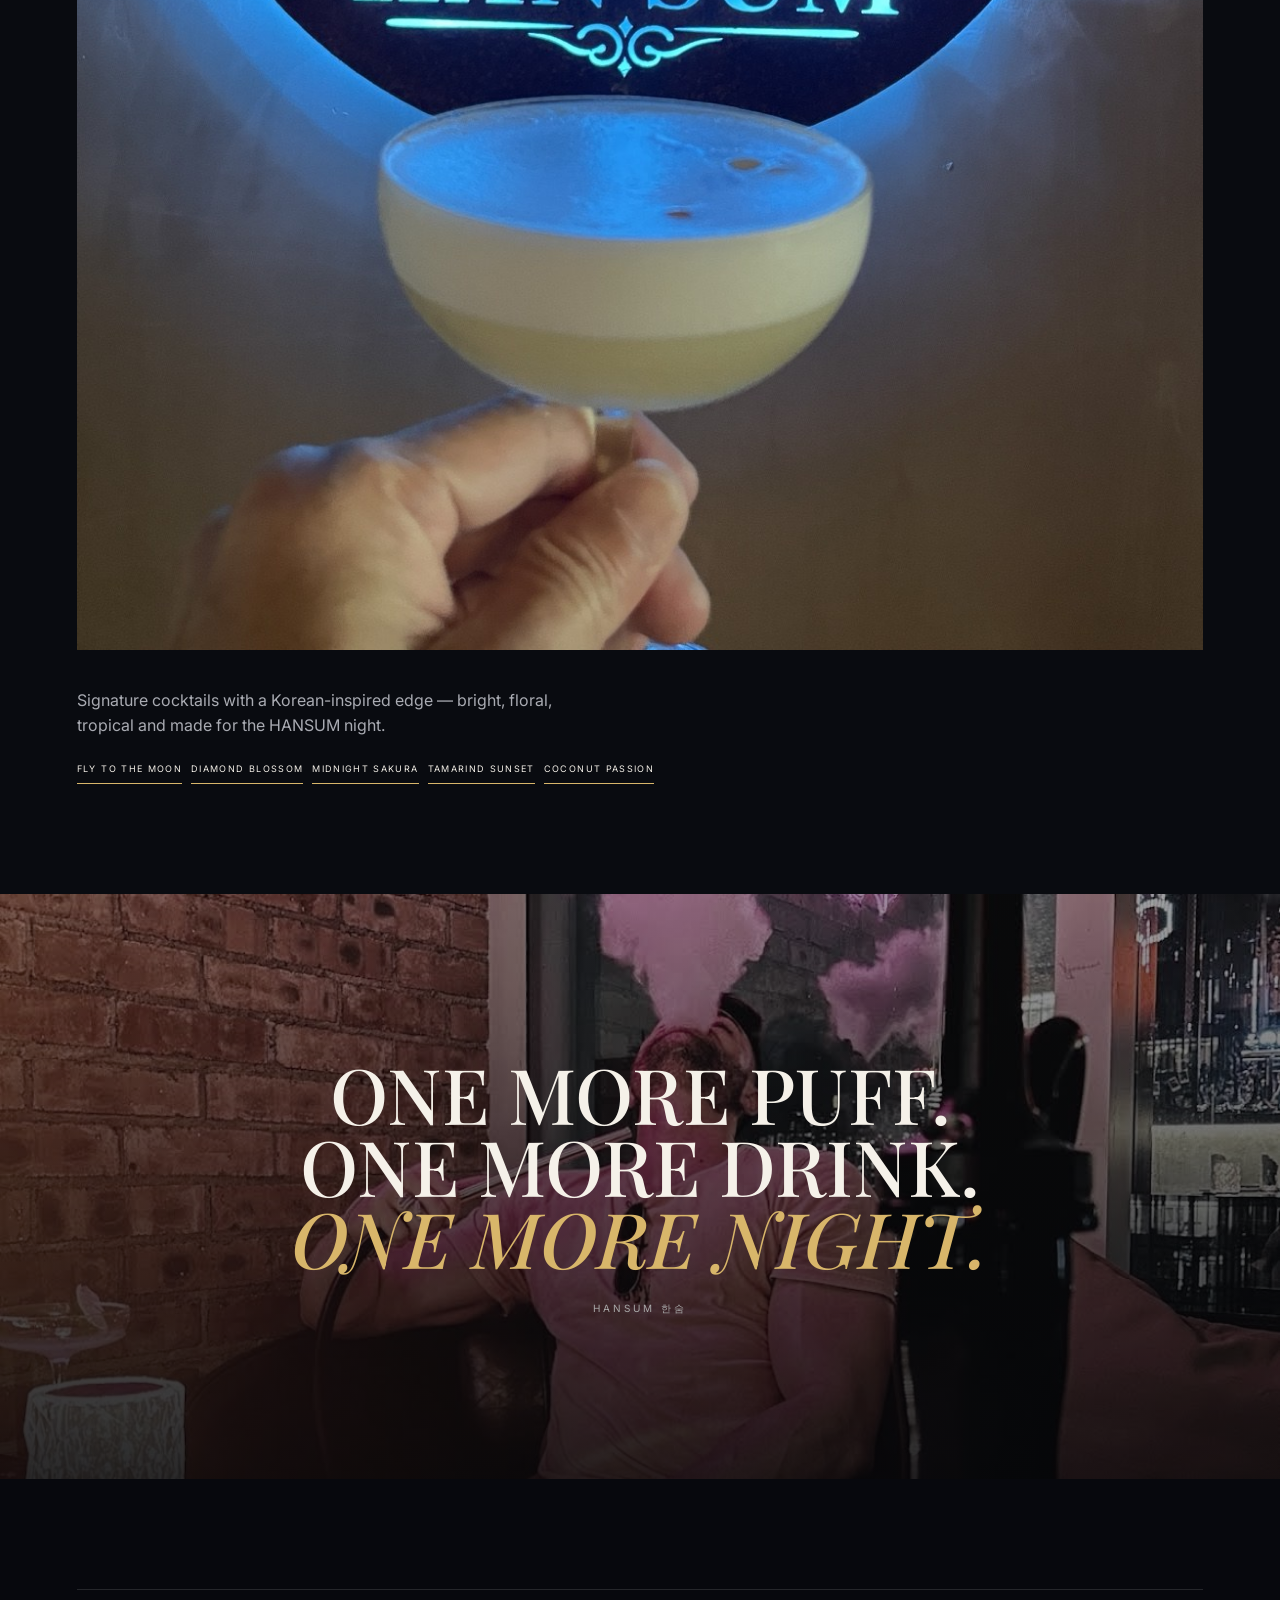
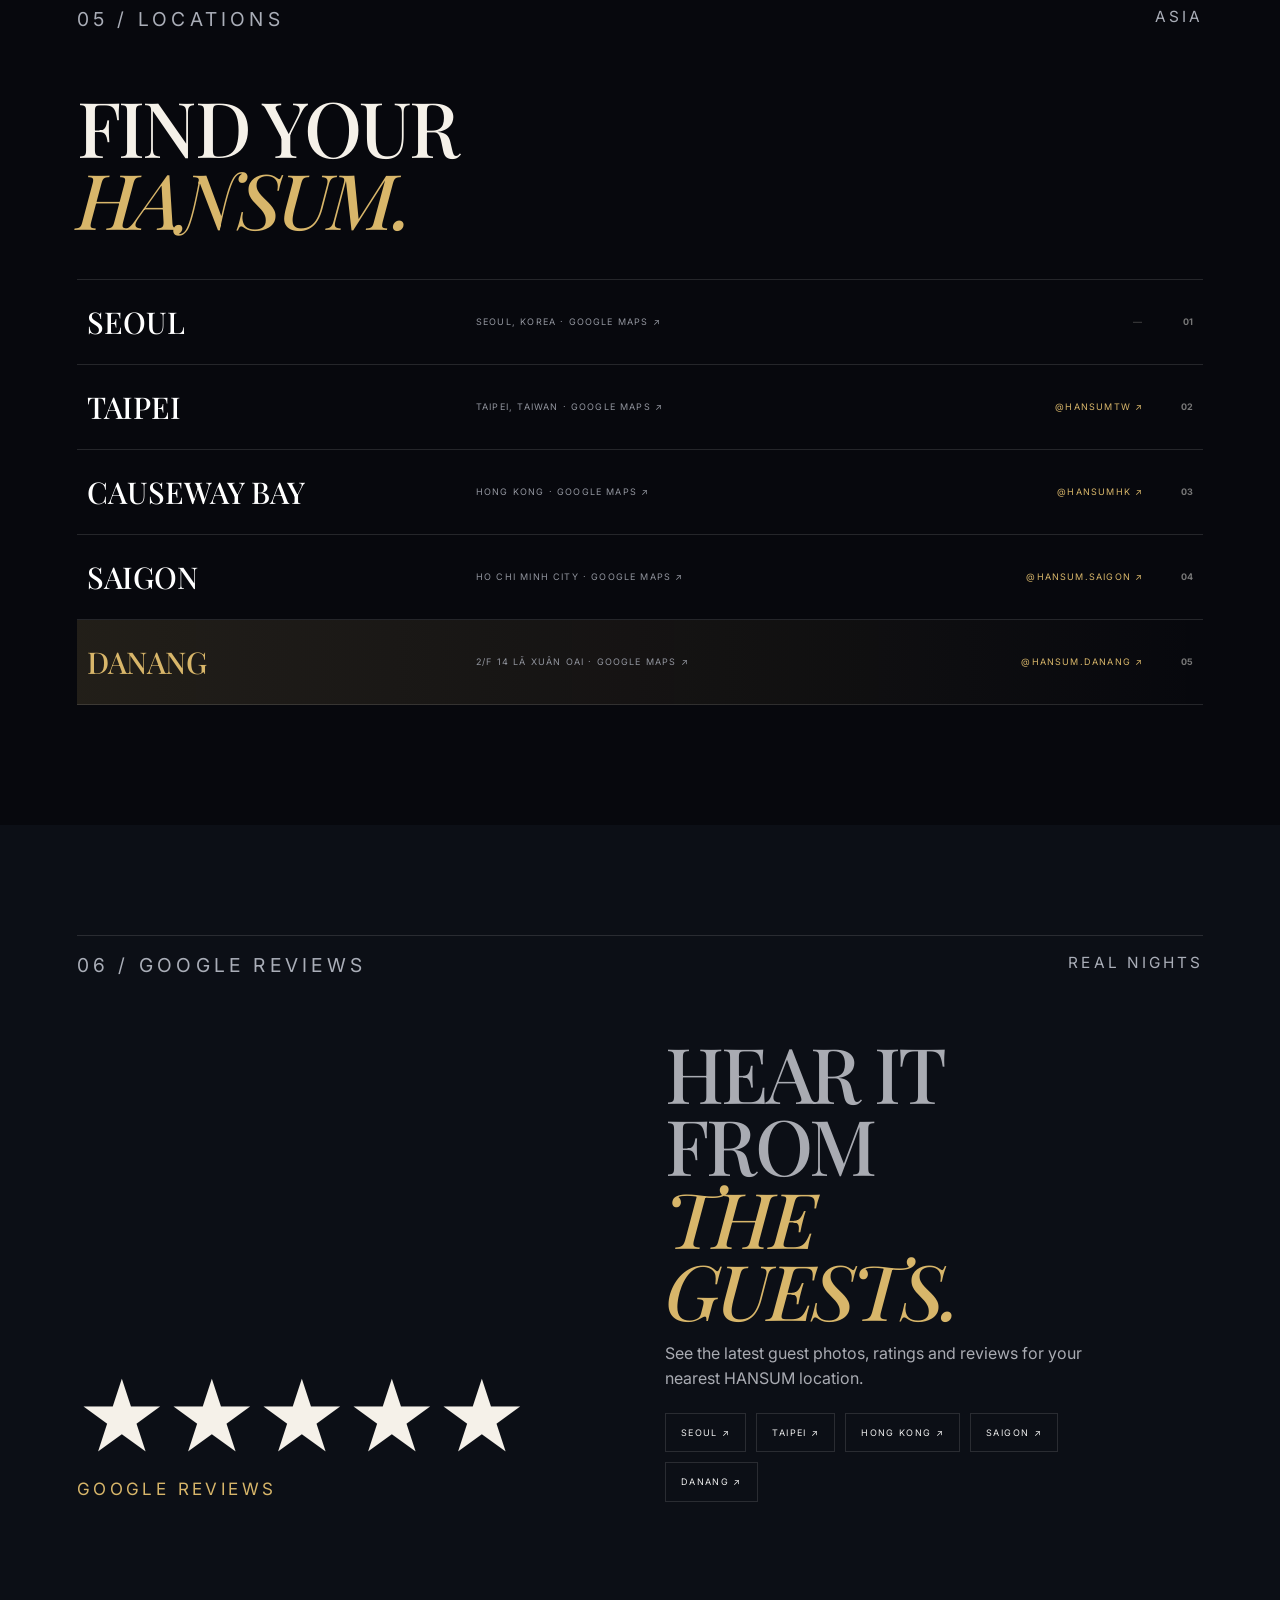
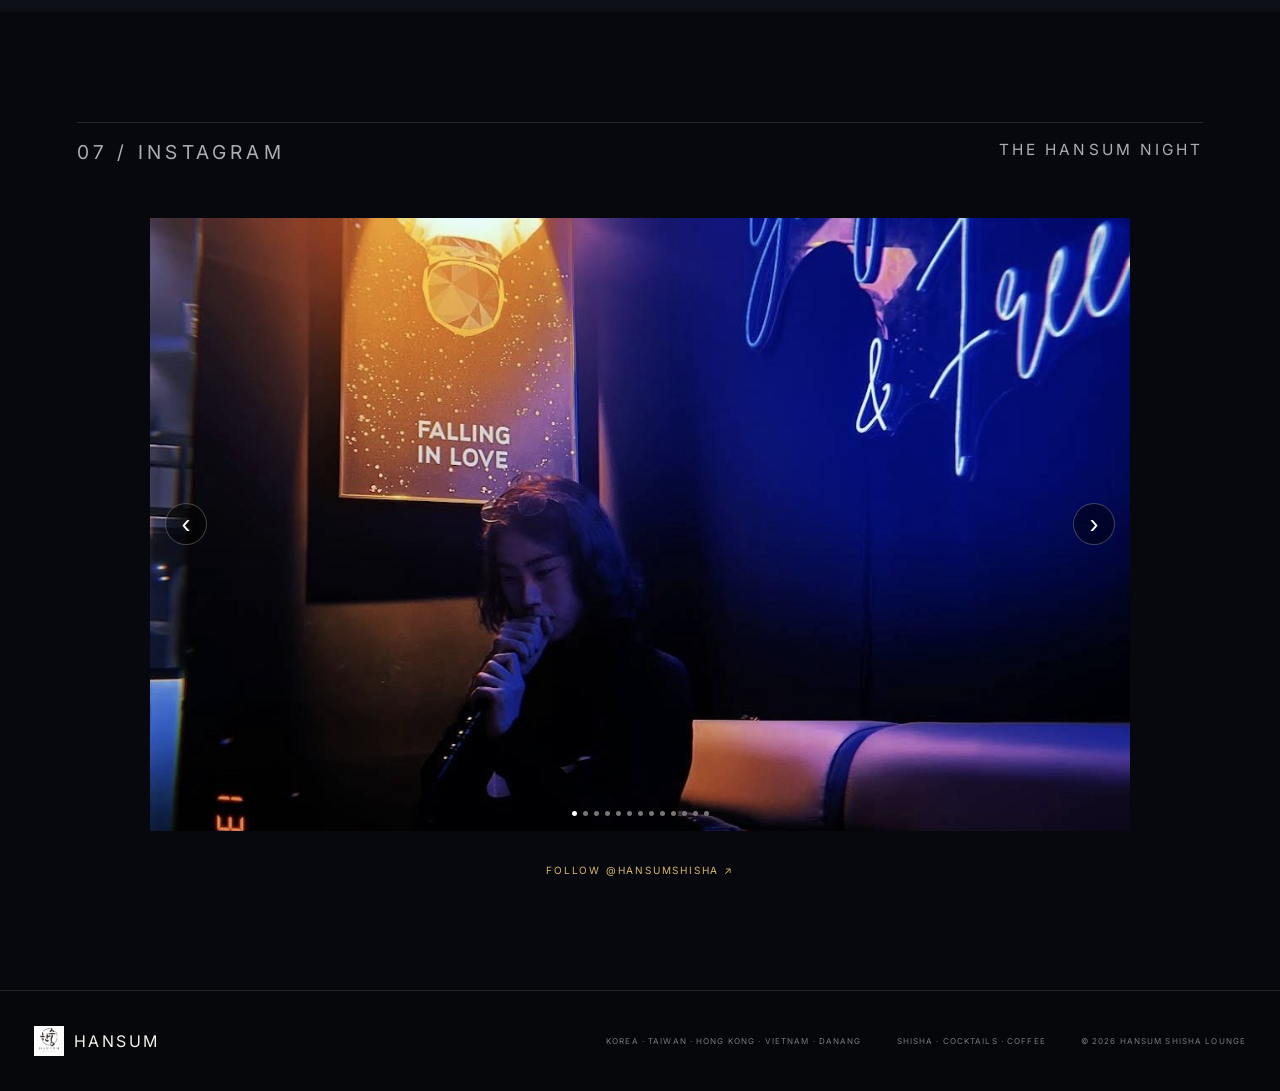
==== commit aa98a52f: "Add files via upload" ====
--- a/index.html
+++ b/index.html
@@ -93,12 +93,12 @@
 </section>
 
 <section id="coffee" class="coffee">
-  <div class="coffee-image-wrap">
-    <img src="images/coffee-86-v4.jpeg" alt="HANSUM -86°C Coffee">
-  </div>
   <div class="coffee-copy section">
     <div class="section-top"><span>03 / -86°C COFFEE</span><span>SIGNATURE</span></div>
     <h2>−86°C<br><i>COFFEE</i></h2>
+    <div class="coffee-image-wrap coffee-image-below-title">
+      <img src="images/coffee-86-v5.jpeg" alt="HANSUM -86°C Coffee">
+    </div>
     <p>Vietnamese coffee, reimagined the HANSUM way. Cold, dramatic and made for the late-night crowd.</p>
     <div class="coffee-list">
       <span>−86° ESPRESSO</span><span>−86° DIRTY</span><span>−86° SAIGON</span>
@@ -109,9 +109,11 @@
 
 <section id="cocktails" class="section cocktails">
   <div class="section-top"><span>04 / SIGNATURE COCKTAILS</span><span>LATE NIGHT</span></div>
-  <div class="cocktail-grid">
-    <div class="cocktail-image"><img src="images/cocktail.jpg" alt="HANSUM signature cocktails"></div>
-    <div class="cocktail-copy"><h2>ONE MORE<br><i>DRINK.</i></h2><p>Signature cocktails with a Korean-inspired edge — bright, floral, tropical and made for the HANSUM night.</p><div class="cocktail-tags"><span>FLY TO THE MOON</span><span>DIAMOND BLOSSOM</span><span>MIDNIGHT SAKURA</span><span>TAMARIND SUNSET</span><span>COCONUT PASSION</span></div></div>
+  <div class="cocktail-copy cocktail-title-block">
+    <h2>ONE MORE<br><i>DRINK.</i></h2>
+    <div class="cocktail-image cocktail-image-below-title"><img src="images/cocktail.jpg" alt="HANSUM signature cocktails"></div>
+    <p>Signature cocktails with a Korean-inspired edge — bright, floral, tropical and made for the HANSUM night.</p>
+    <div class="cocktail-tags"><span>FLY TO THE MOON</span><span>DIAMOND BLOSSOM</span><span>MIDNIGHT SAKURA</span><span>TAMARIND SUNSET</span><span>COCONUT PASSION</span></div>
   </div>
 </section>
 
--- a/style.css
+++ b/style.css
@@ -43,3 +43,21 @@
   .omakase-section .story-copy{font-size:18px}
   .coffee-image-wrap img{width:100%;height:auto;object-fit:contain}
 }
+
+/* v5.8.3 — editorial image placement: title first, image immediately below */
+.coffee{display:block}
+.coffee-copy{max-width:var(--max);margin:auto}
+.coffee-image-below-title{margin-top:42px;min-height:560px}
+.coffee-image-below-title img{width:100%;height:100%;object-fit:cover;display:block}
+.cocktail-title-block{max-width:var(--max);margin:55px auto 0}
+.cocktail-title-block h2{margin:0 0 42px}
+.cocktail-image-below-title{min-height:620px;margin:0 0 38px;overflow:hidden}
+.cocktail-image-below-title img{width:100%;height:100%;object-fit:cover;display:block}
+.cocktail-title-block p{max-width:520px}
+@media(max-width:800px){
+  .coffee-copy{padding-top:78px;padding-bottom:100px}
+  .coffee-image-below-title{min-height:520px;margin-top:32px}
+  .cocktail-title-block{margin-top:42px}
+  .cocktail-title-block h2{margin-bottom:32px}
+  .cocktail-image-below-title{min-height:480px;margin-bottom:30px}
+}
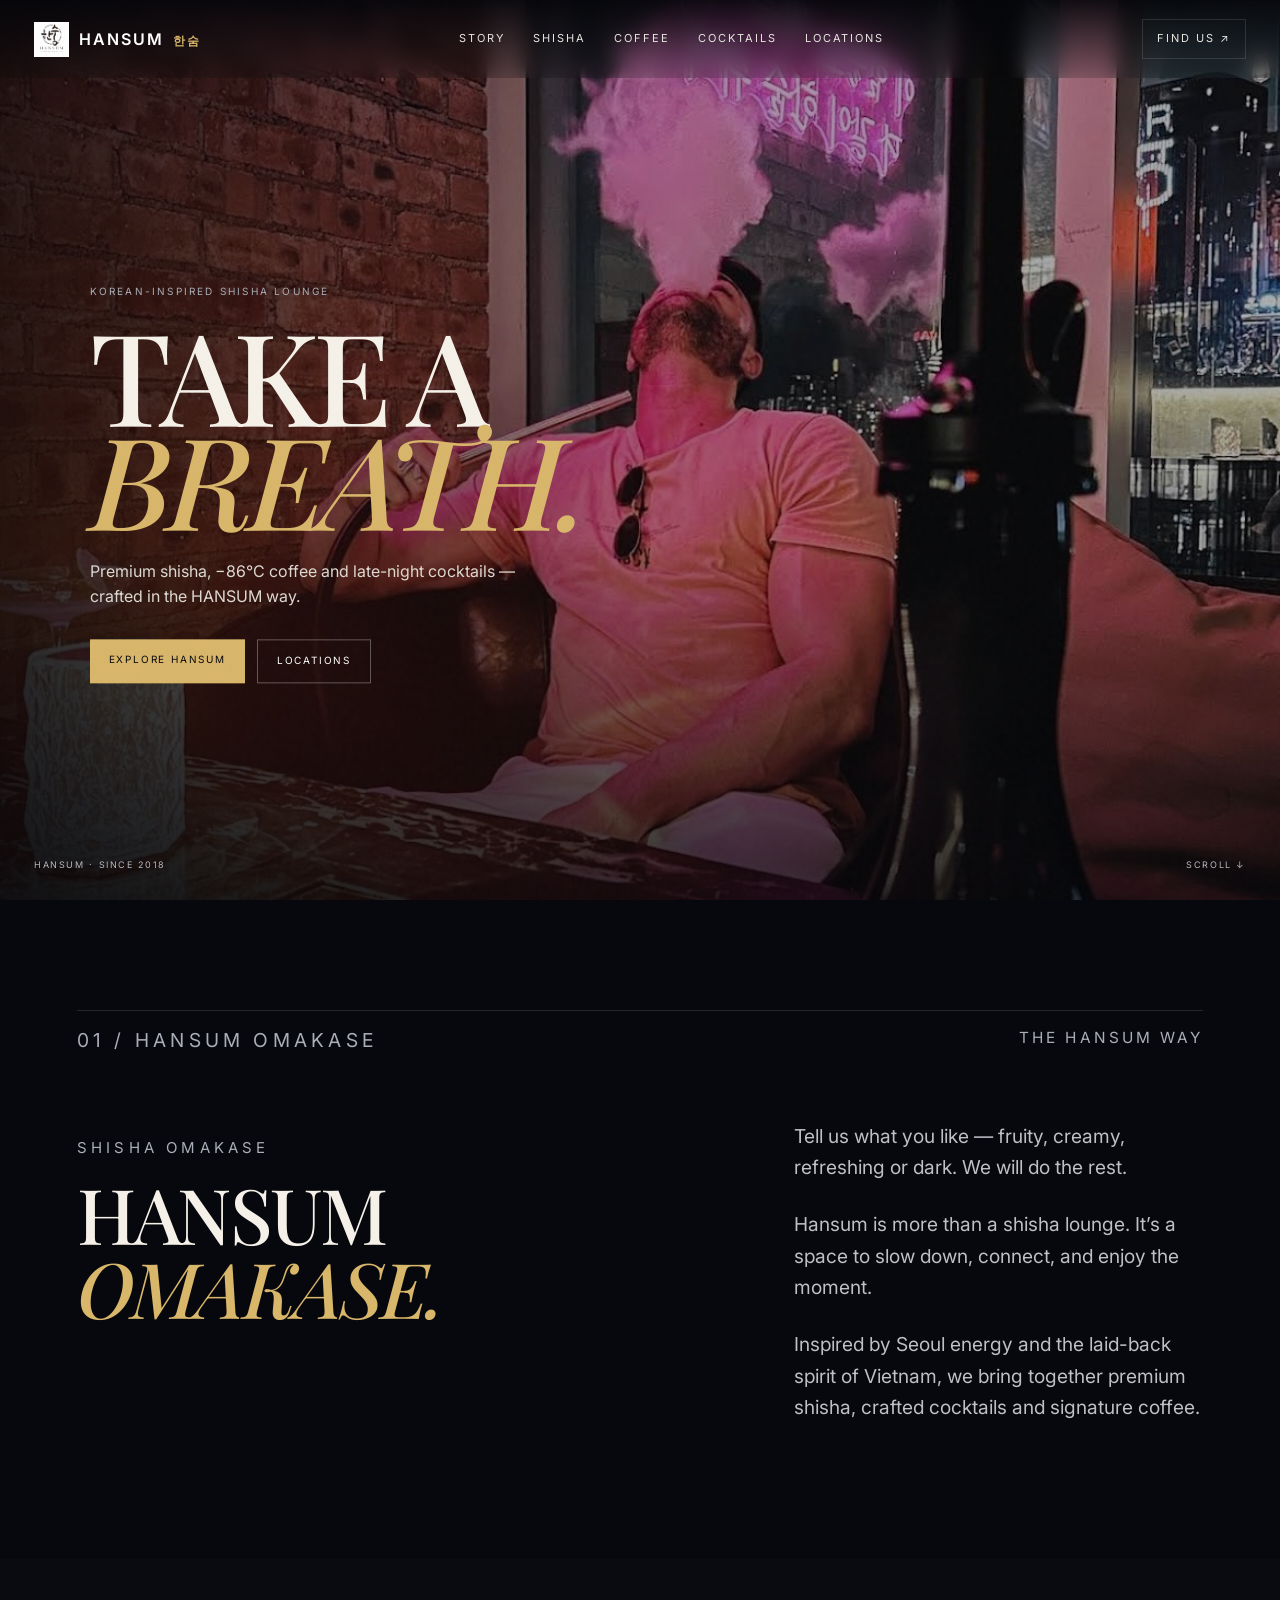
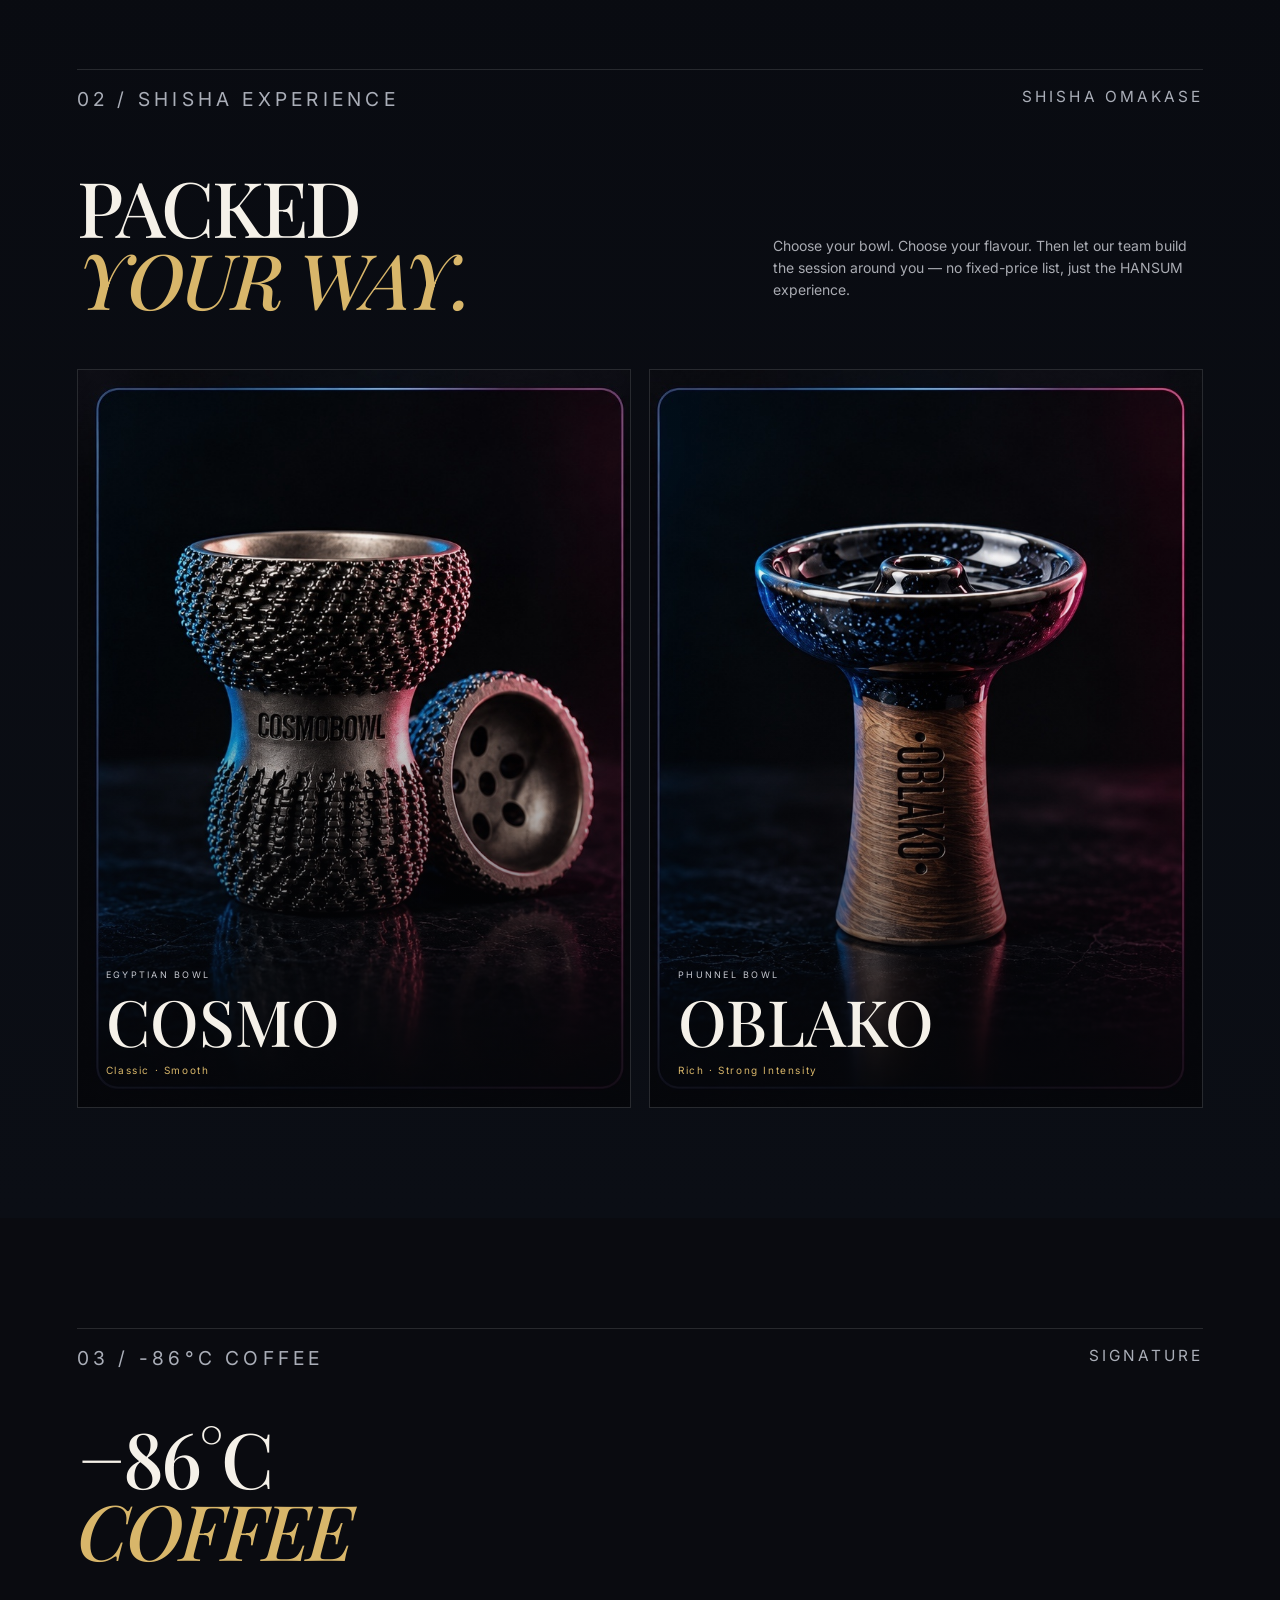
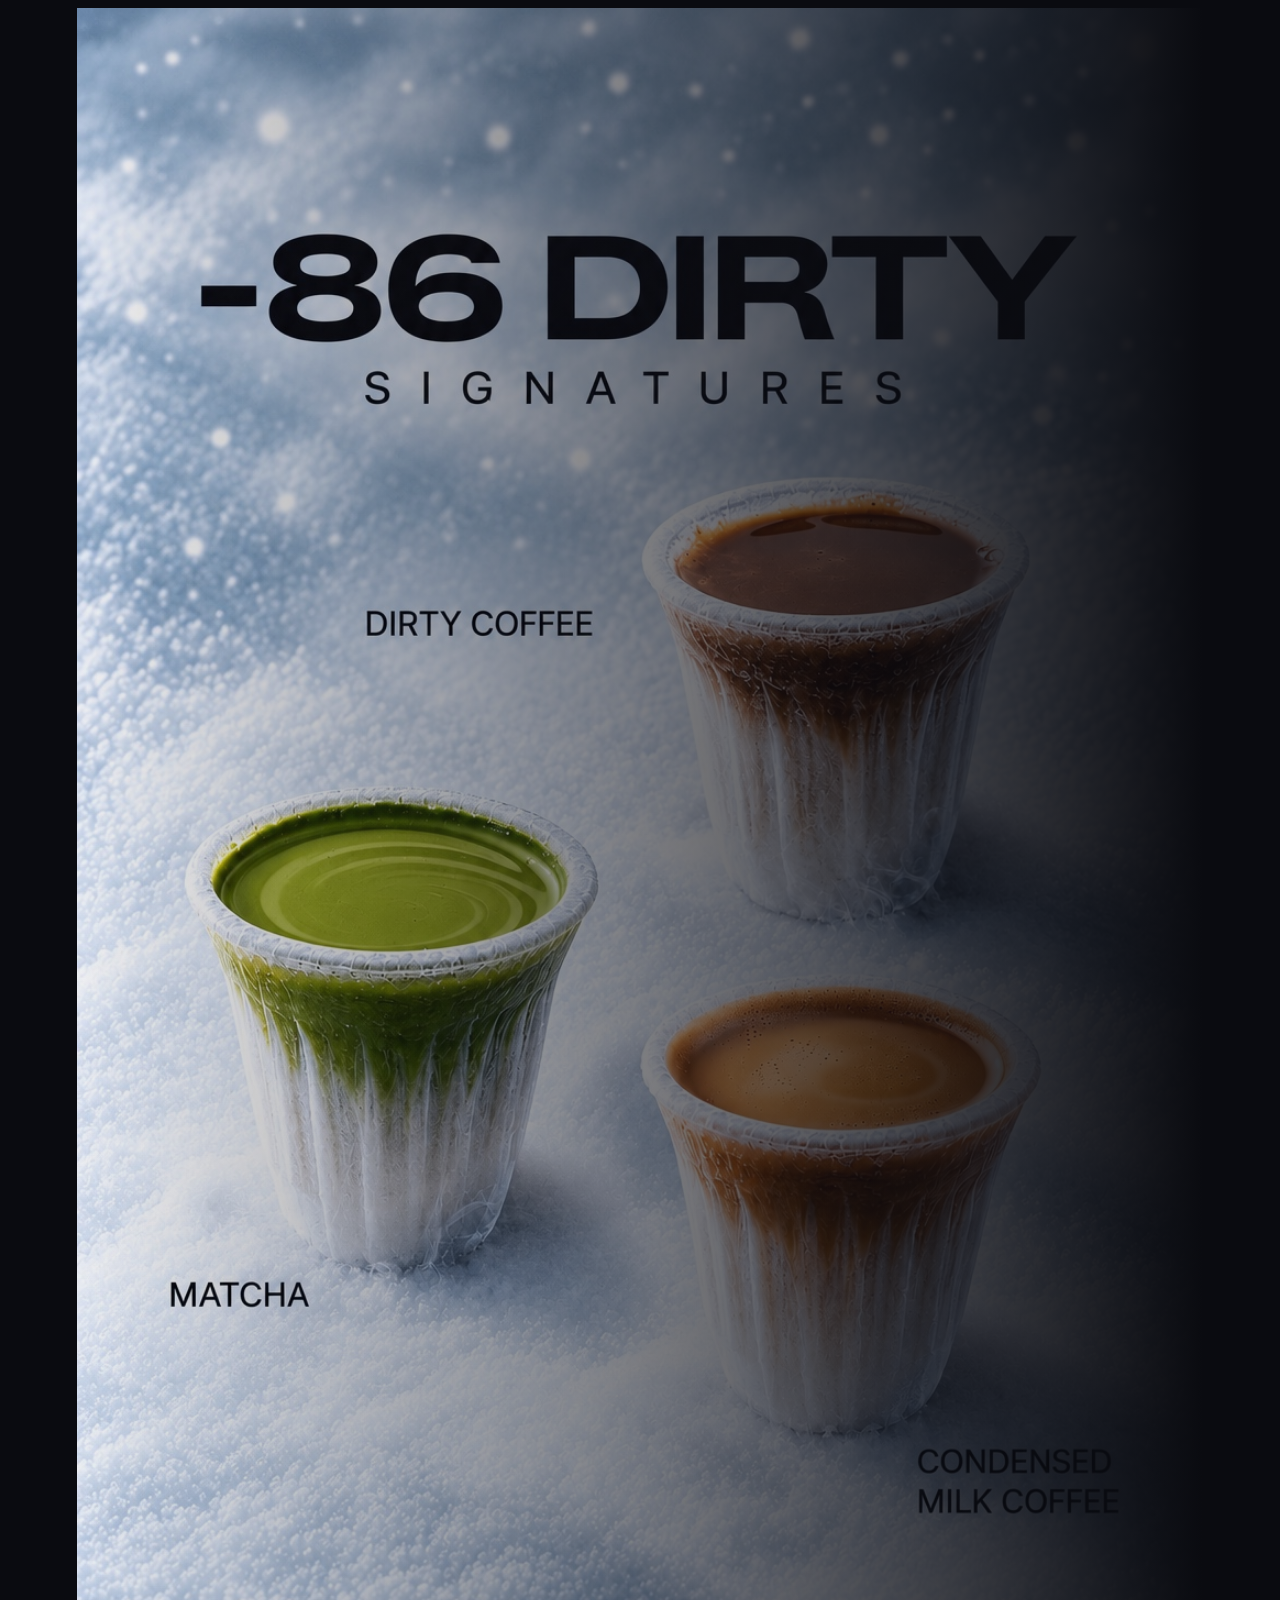
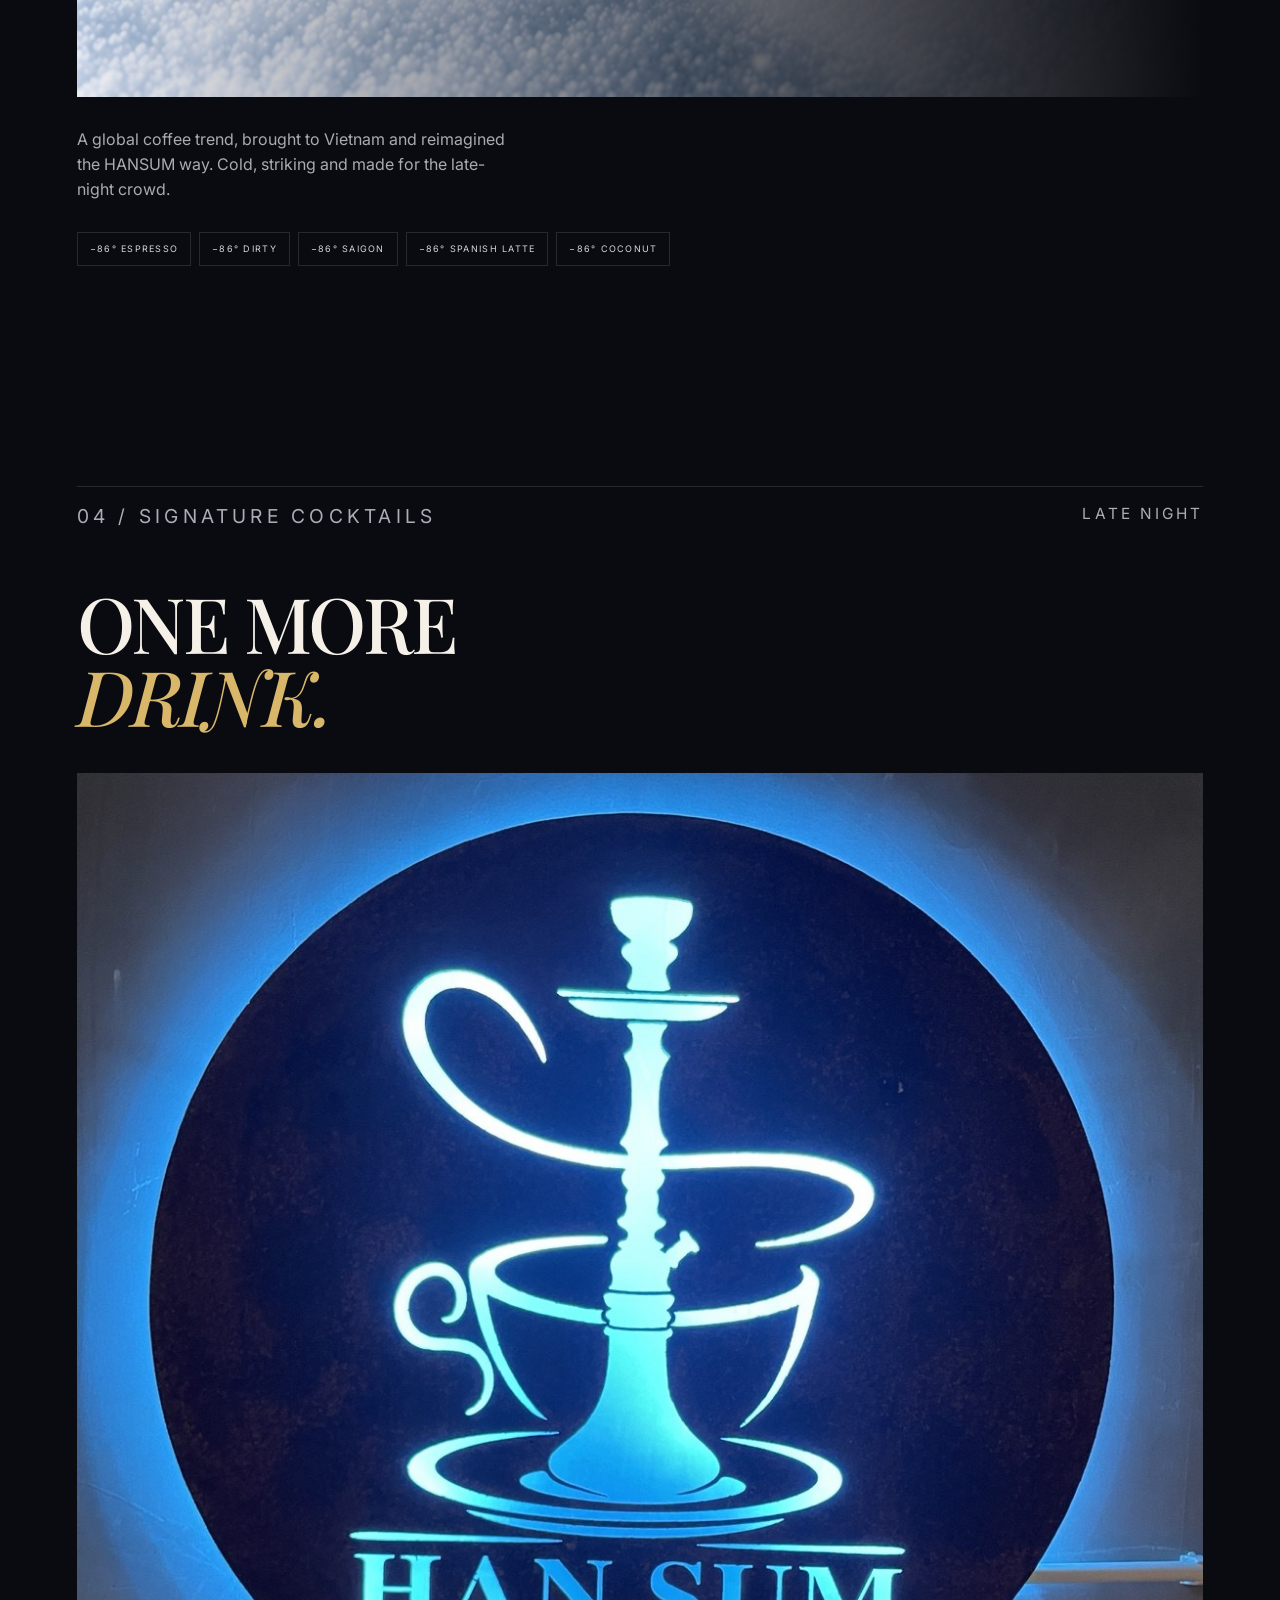
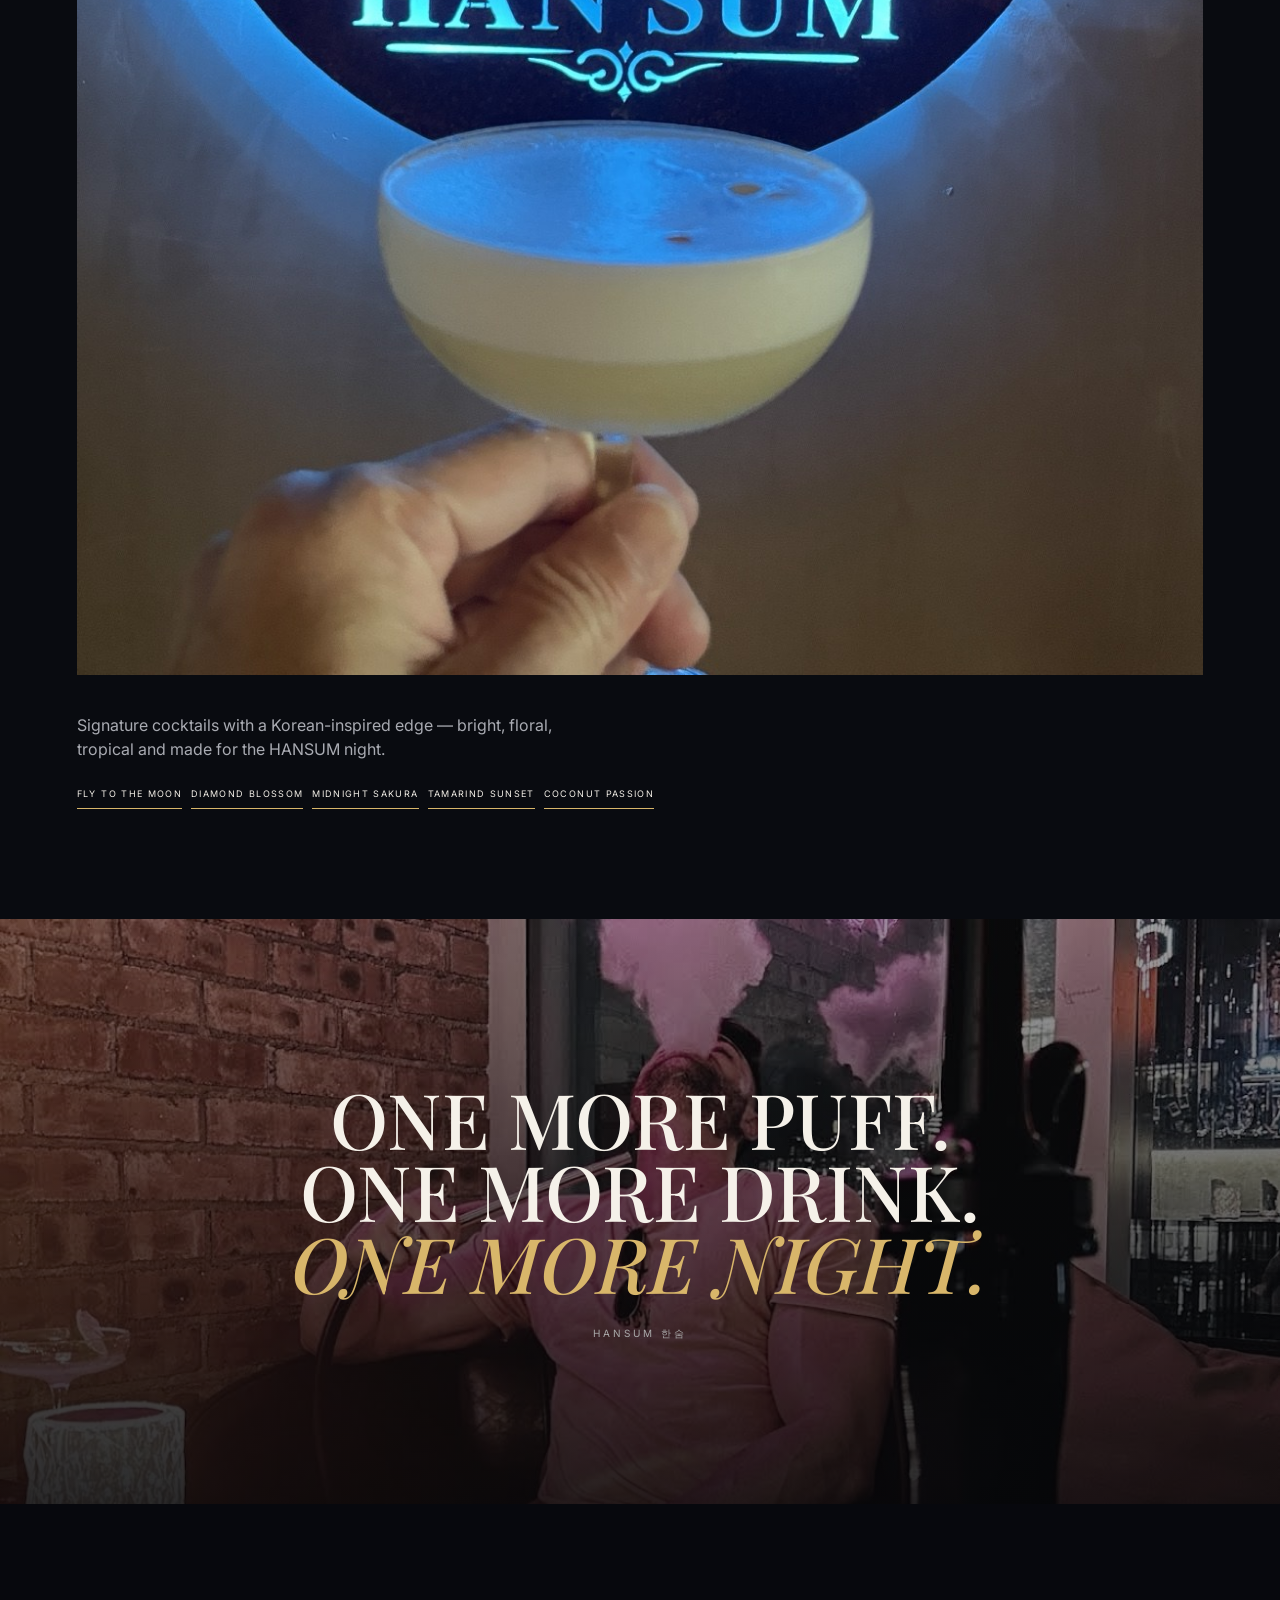
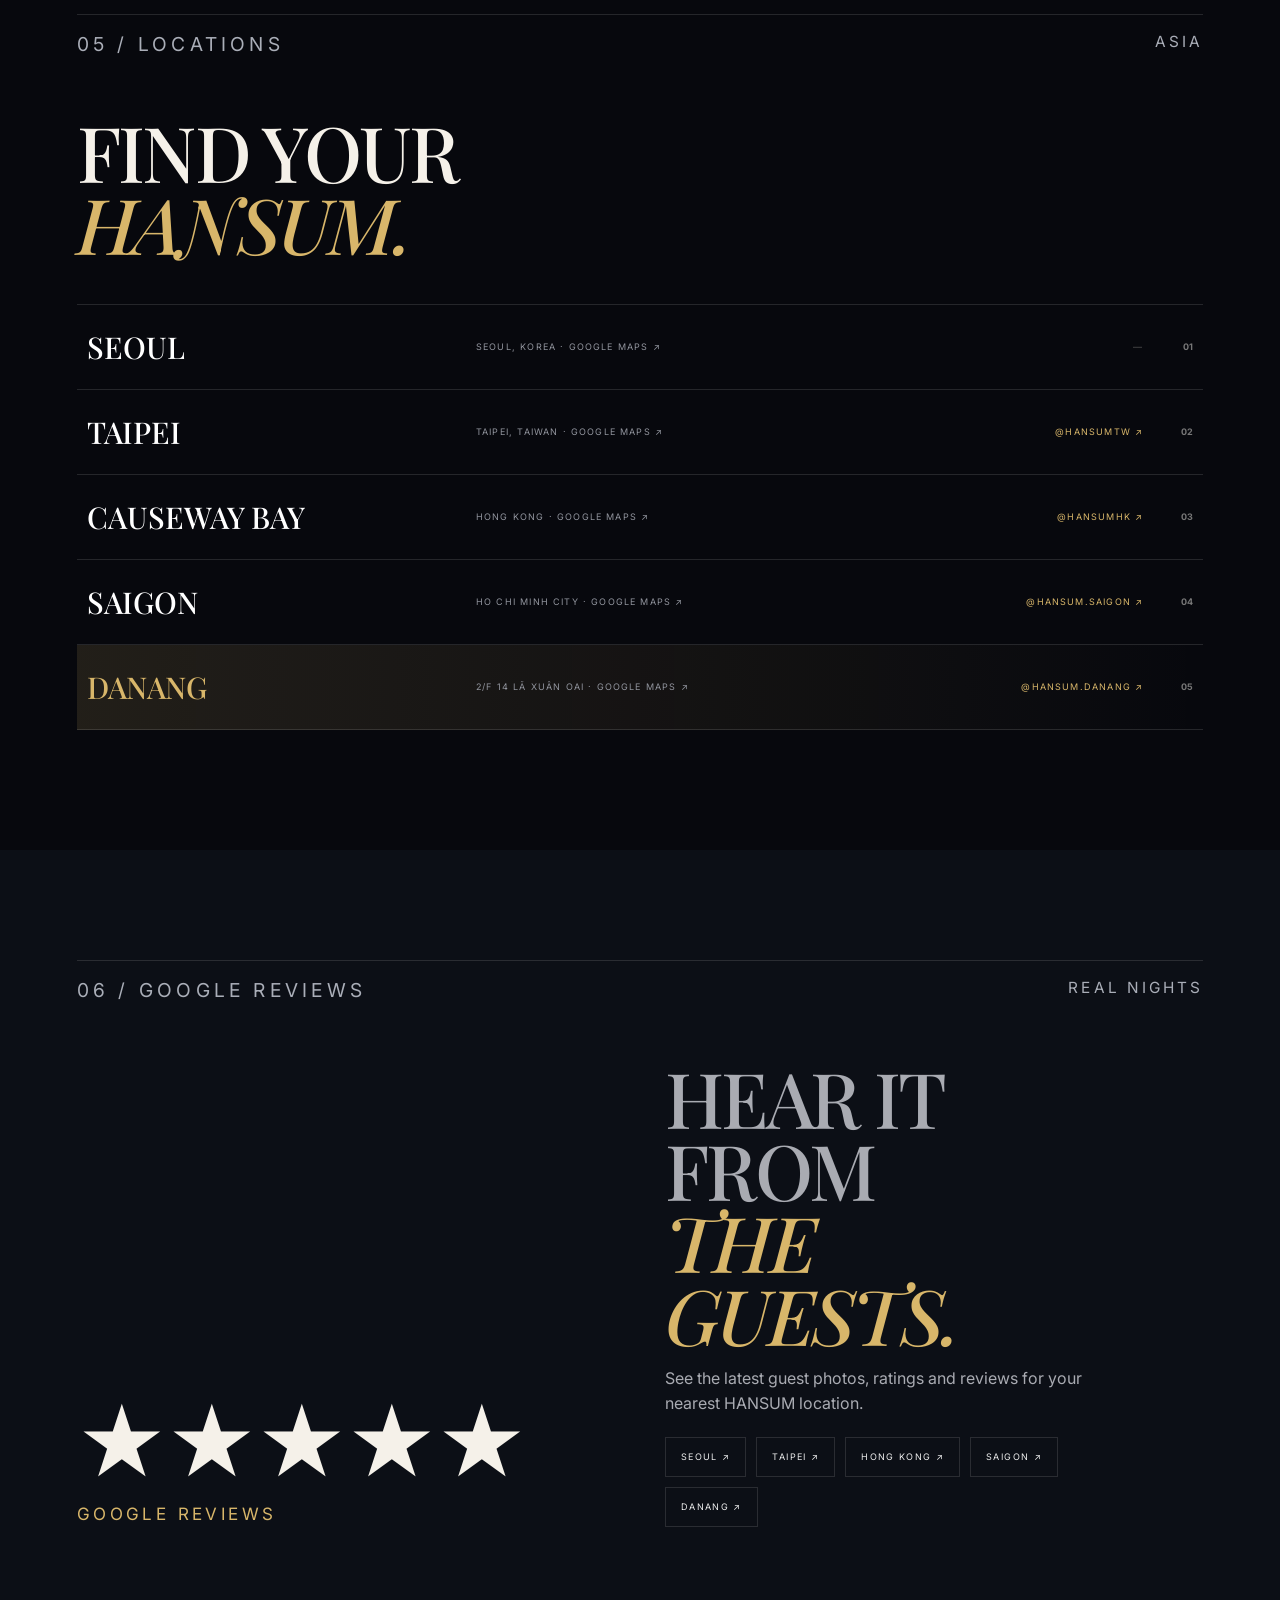
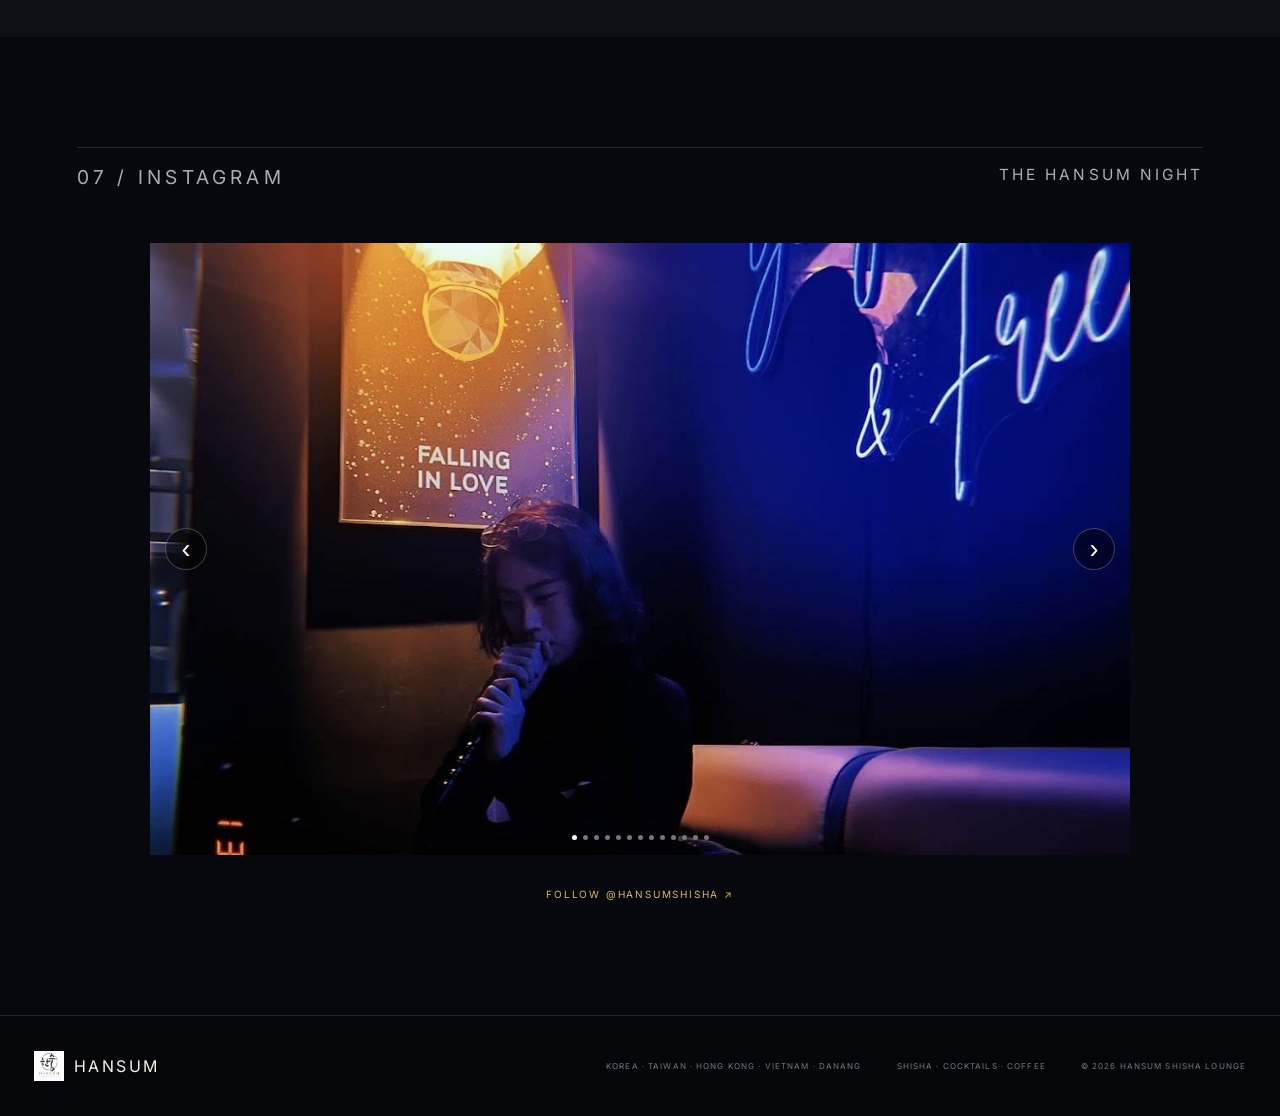
==== commit 7a2a7f11: "Add files via upload" ====
--- a/index.html
+++ b/index.html
@@ -99,7 +99,7 @@
     <div class="coffee-image-wrap coffee-image-below-title">
       <img src="images/coffee-86-v5.jpeg" alt="HANSUM -86°C Coffee">
     </div>
-    <p>Vietnamese coffee, reimagined the HANSUM way. Cold, dramatic and made for the late-night crowd.</p>
+    <p>A global coffee trend, brought to Vietnam and reimagined the HANSUM way. Cold, striking and made for the late-night crowd.</p>
     <div class="coffee-list">
       <span>−86° ESPRESSO</span><span>−86° DIRTY</span><span>−86° SAIGON</span>
       <span>−86° SPANISH LATTE</span><span>−86° COCONUT</span>
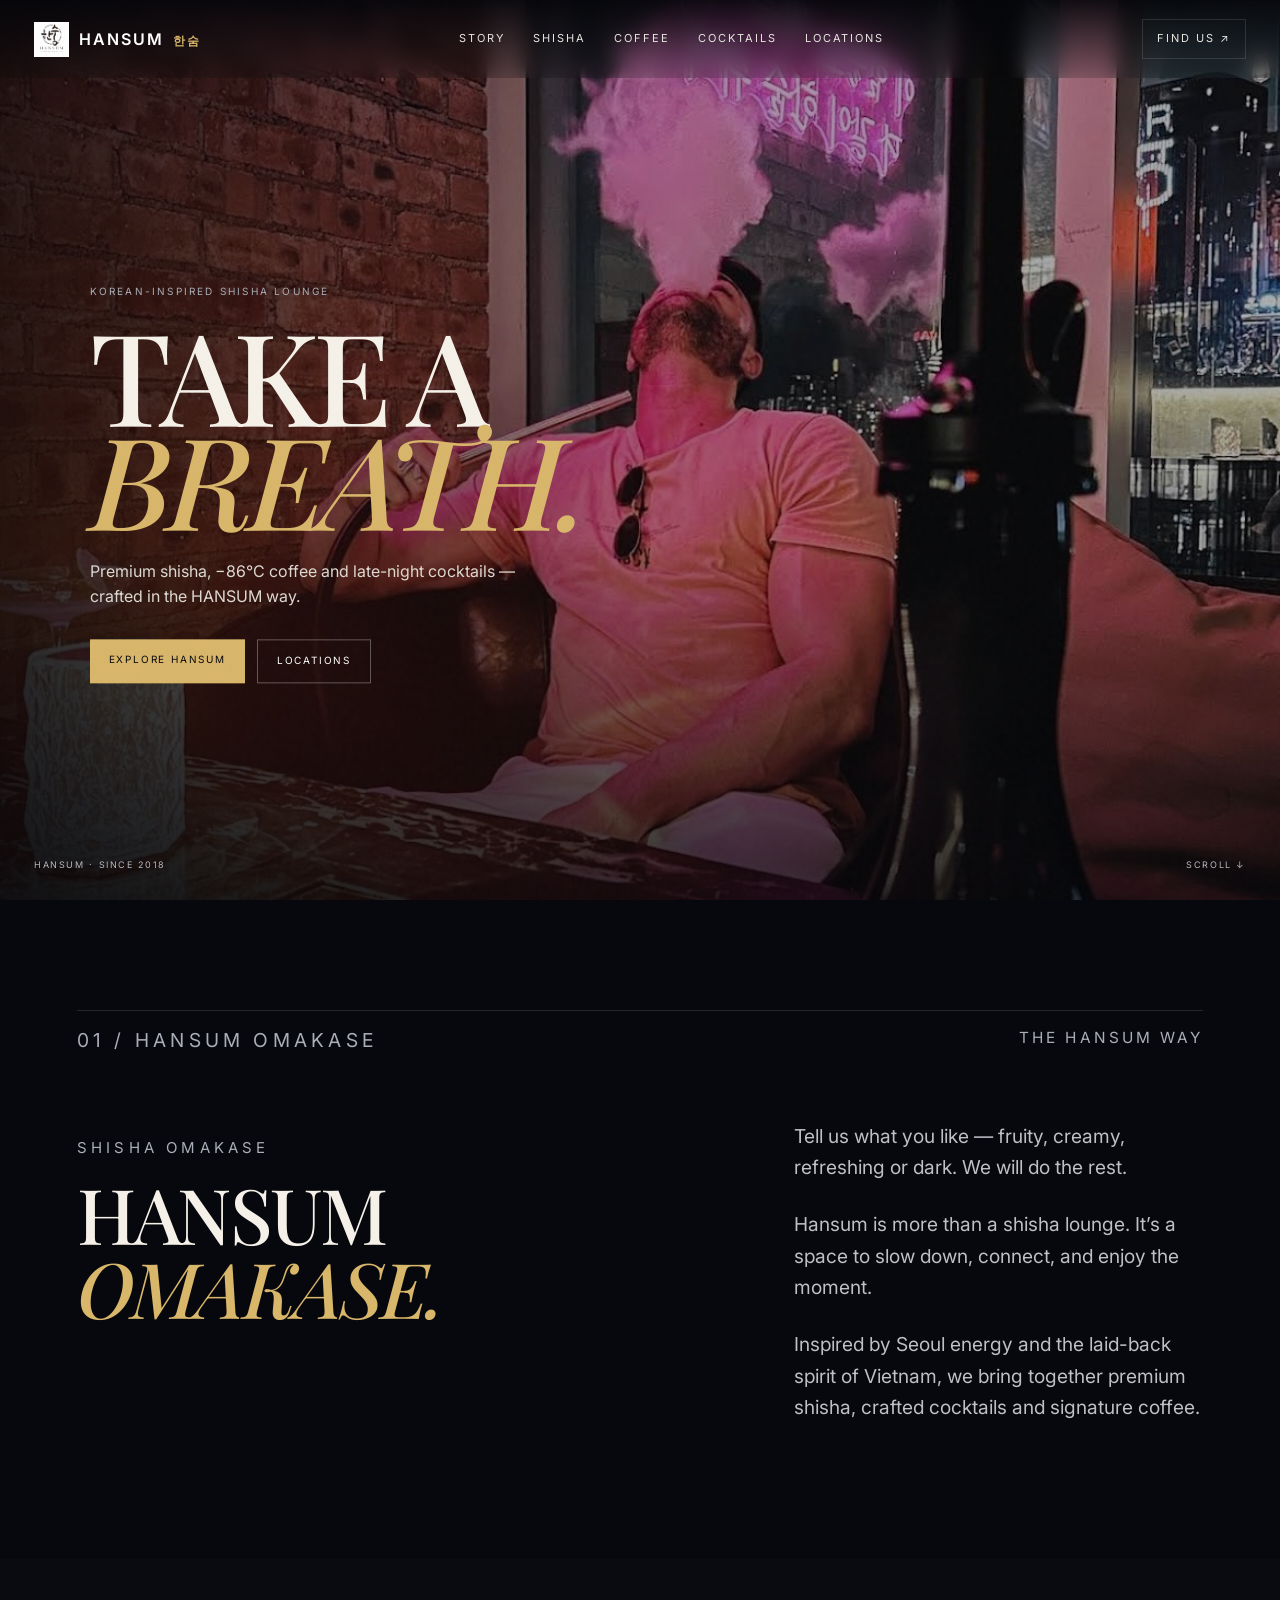
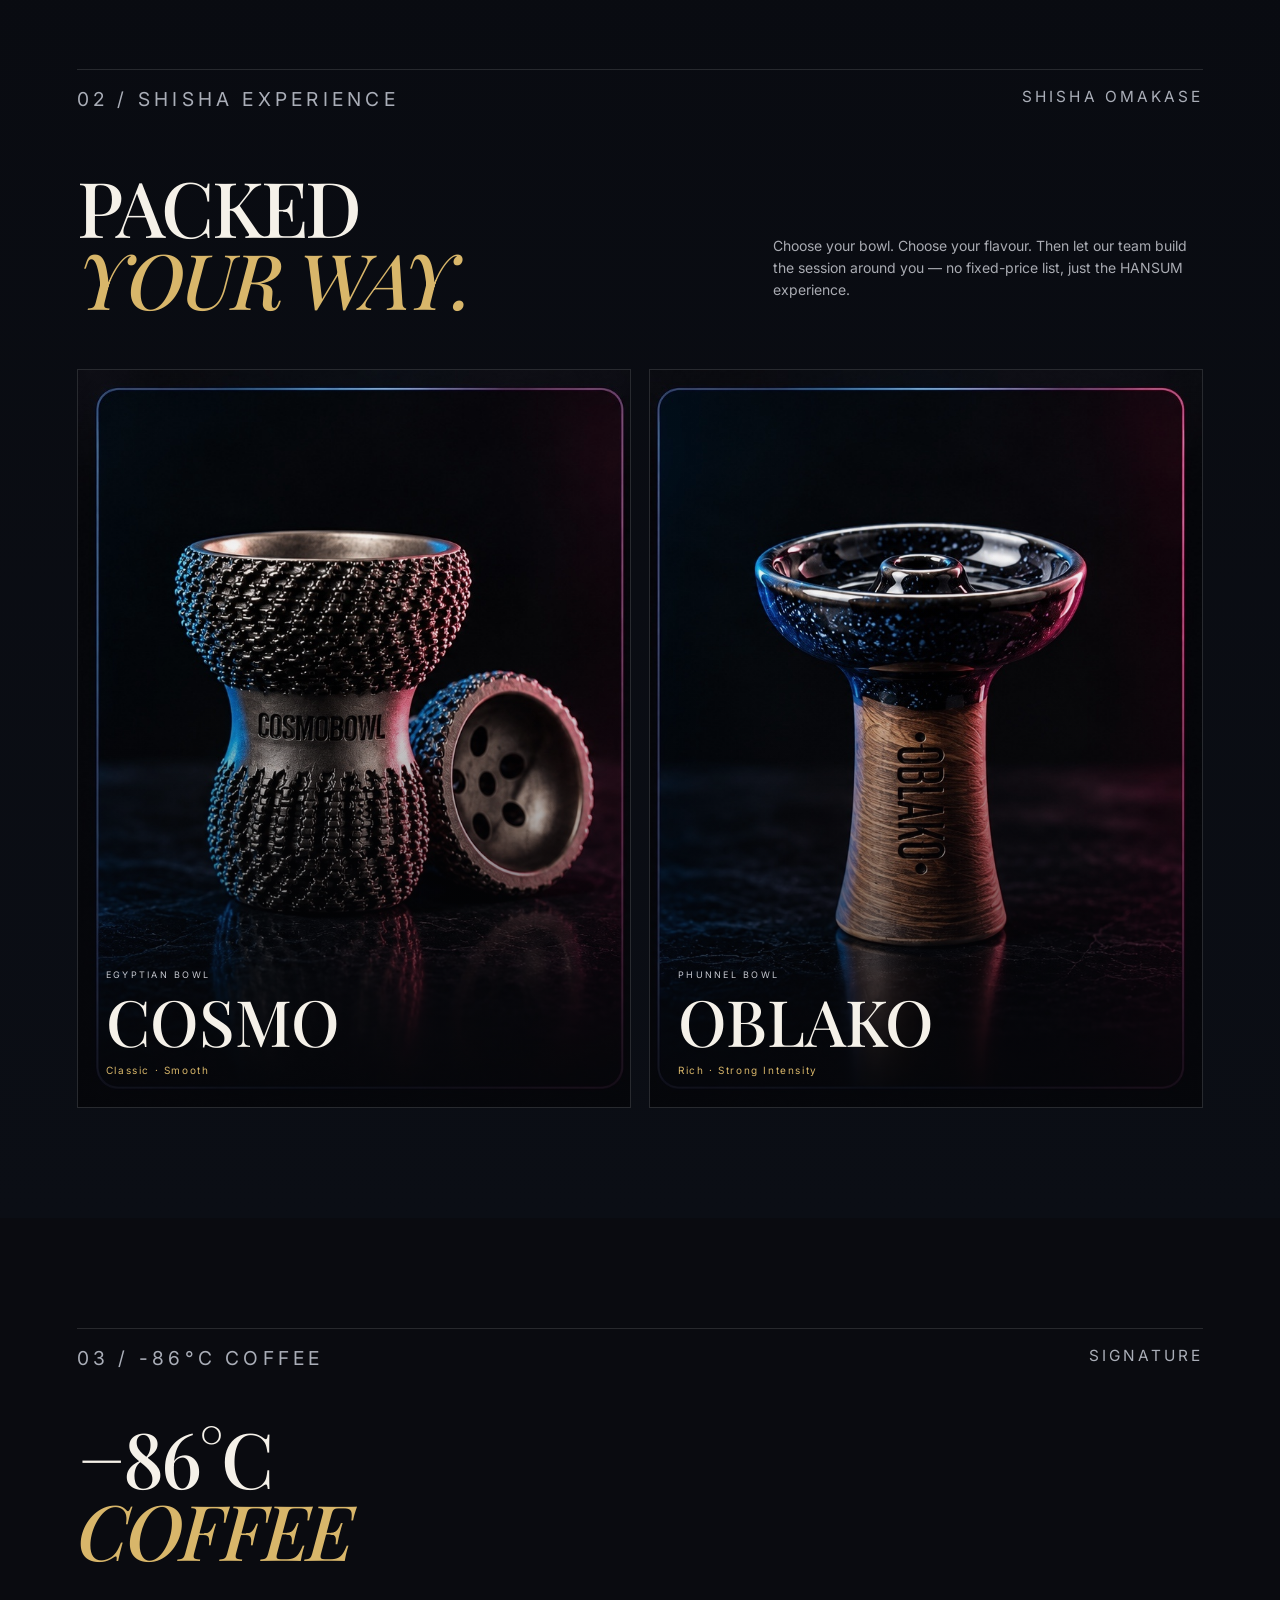
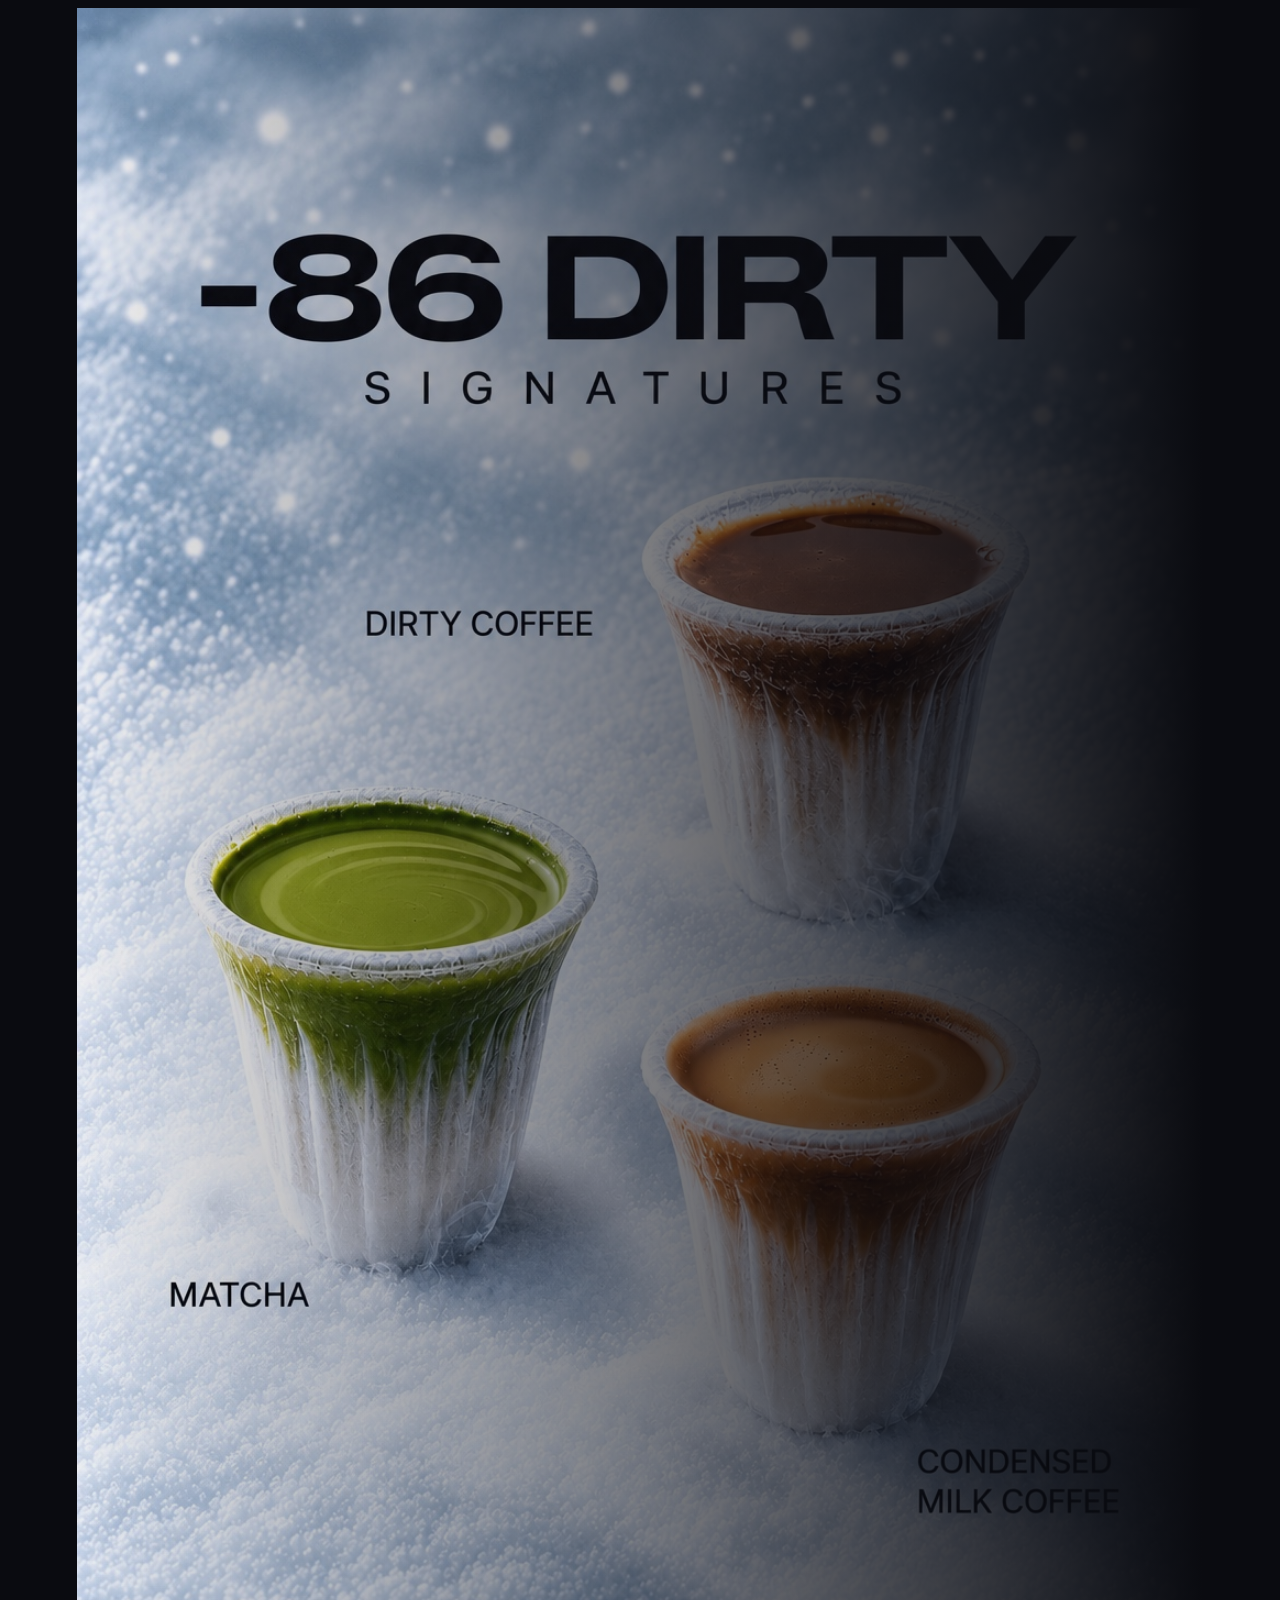
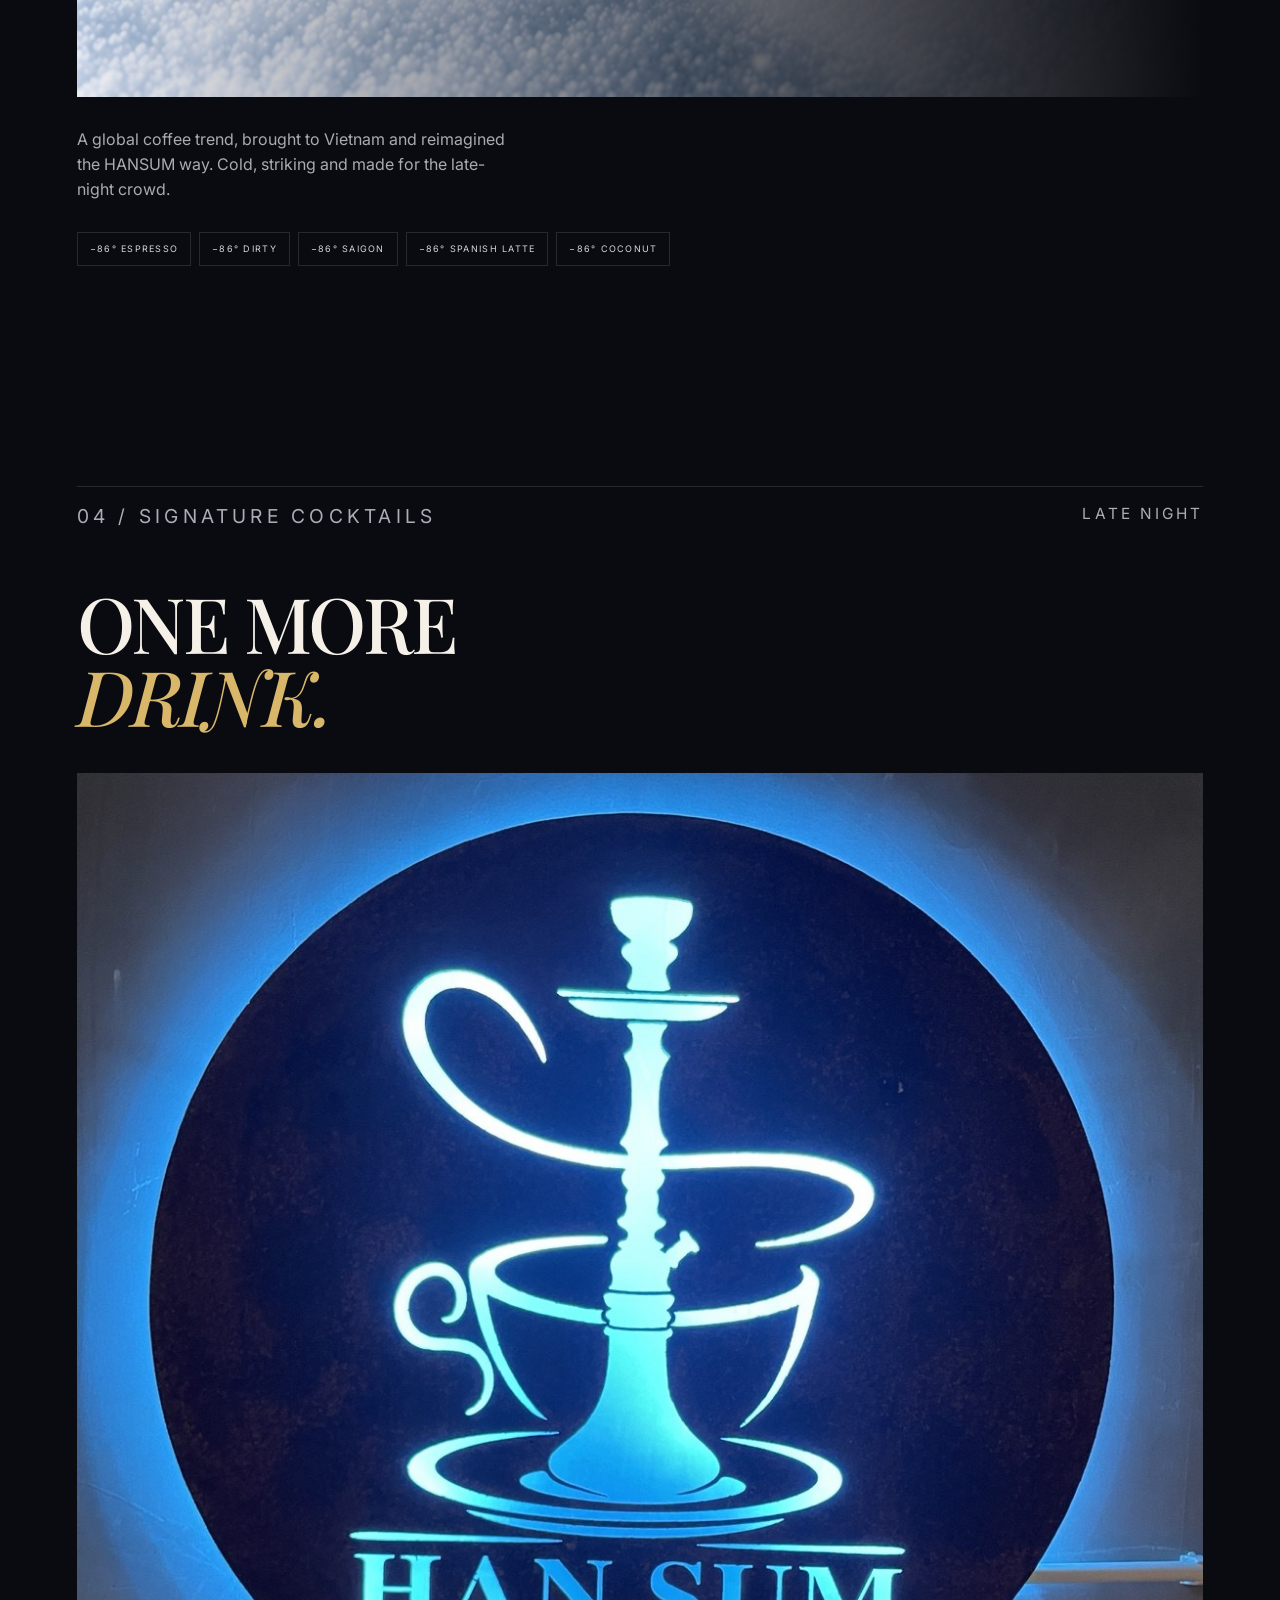
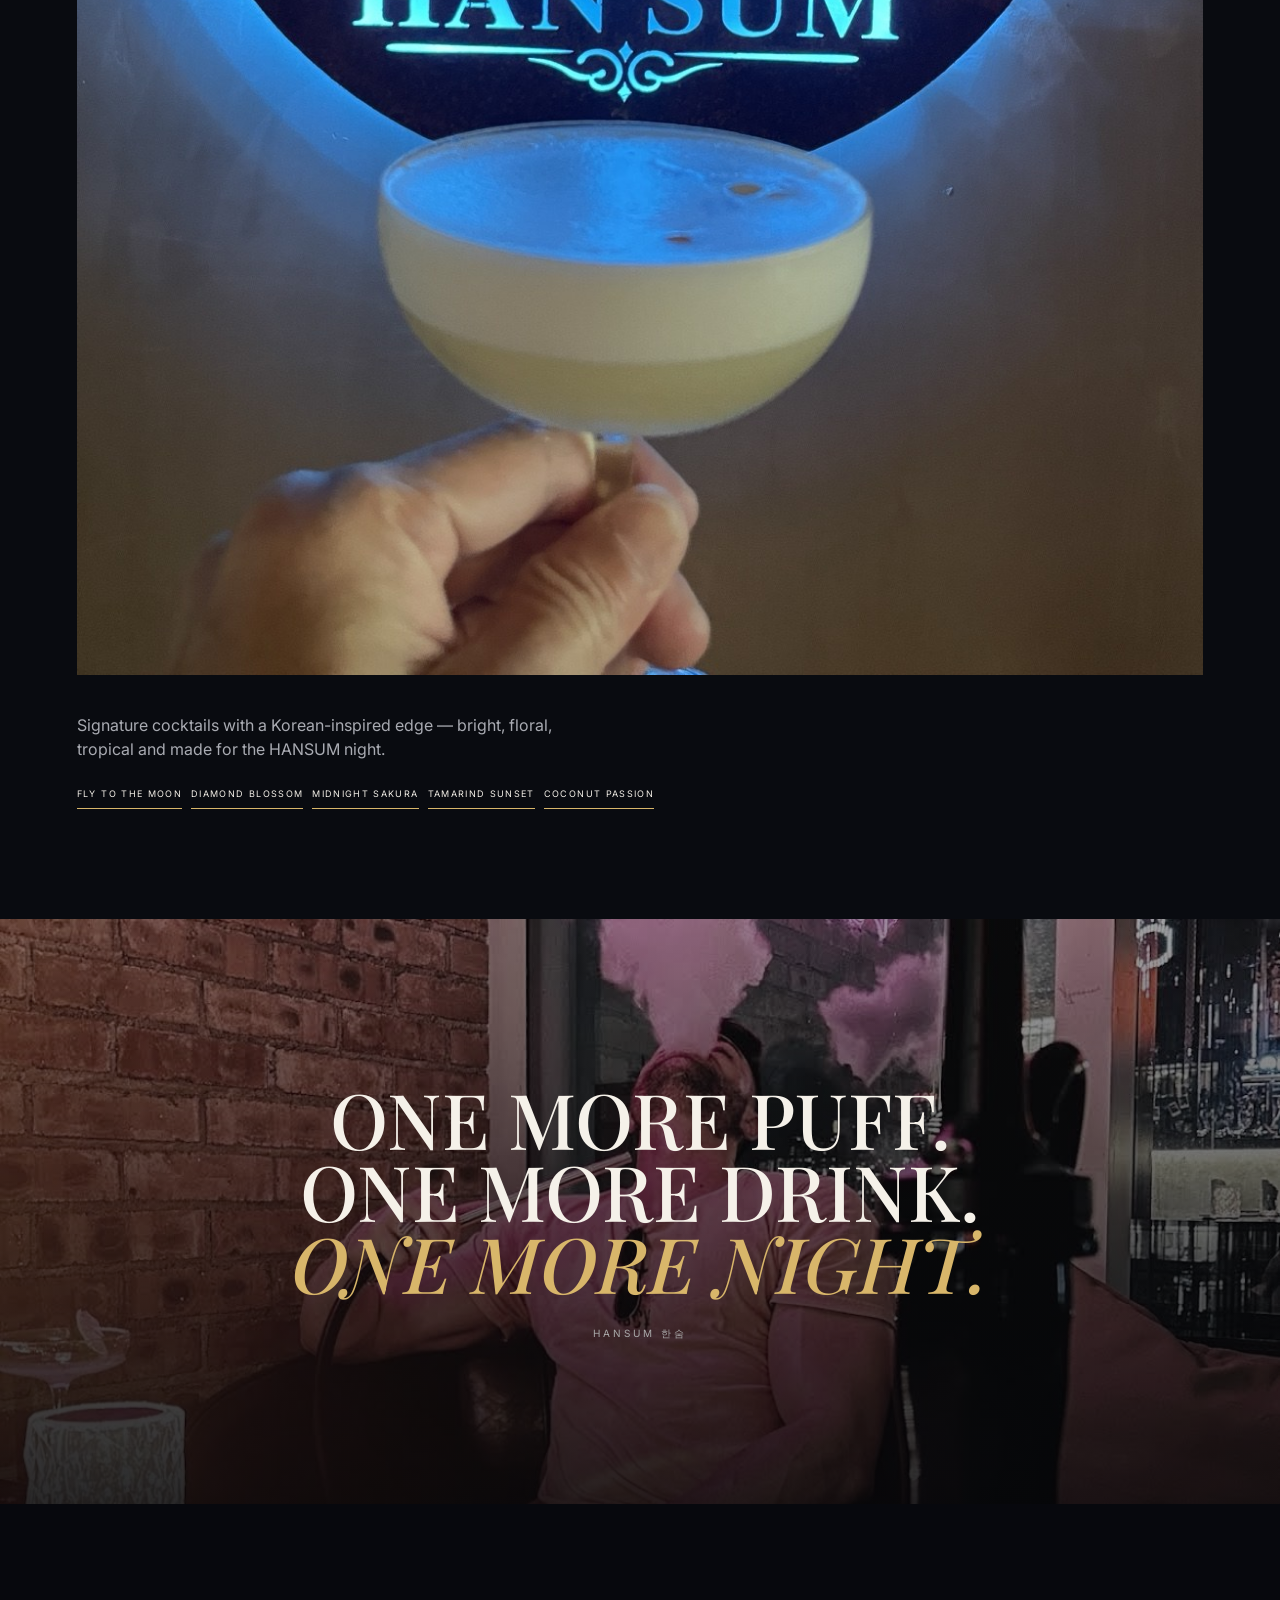
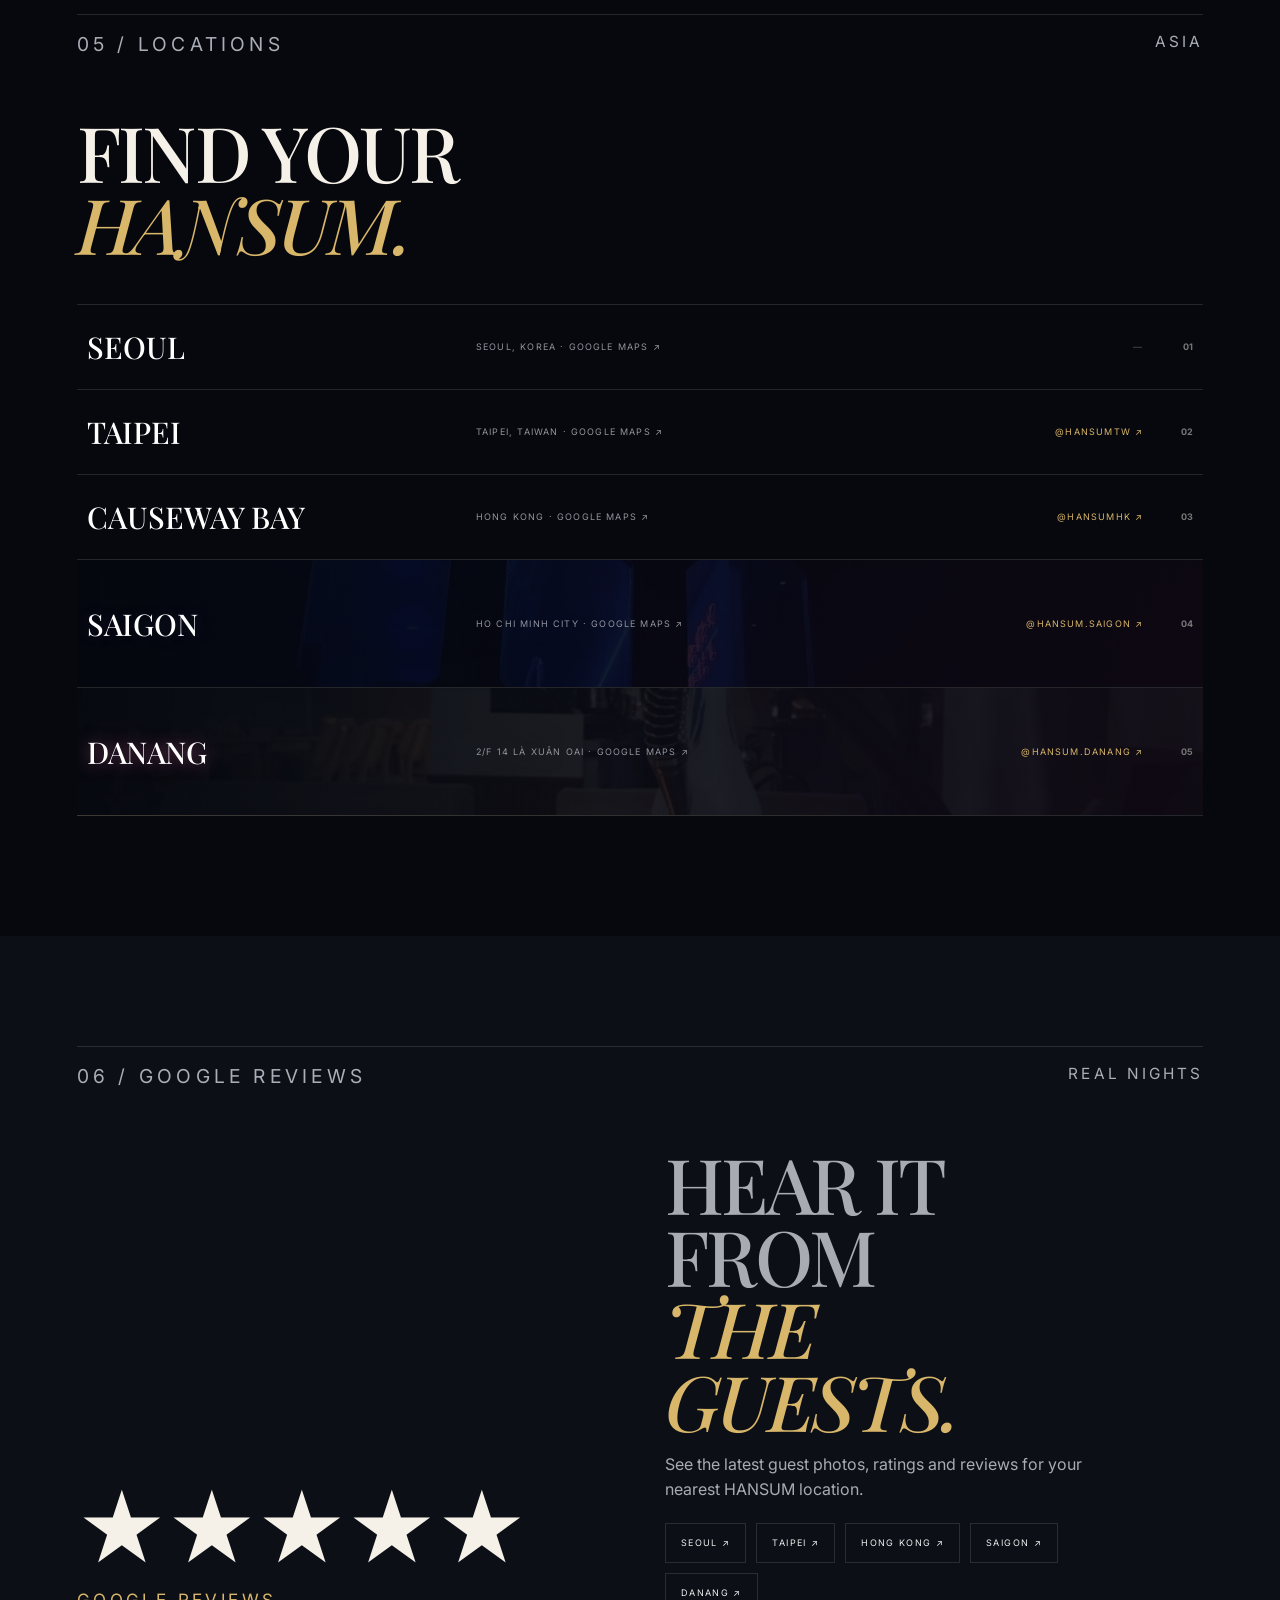
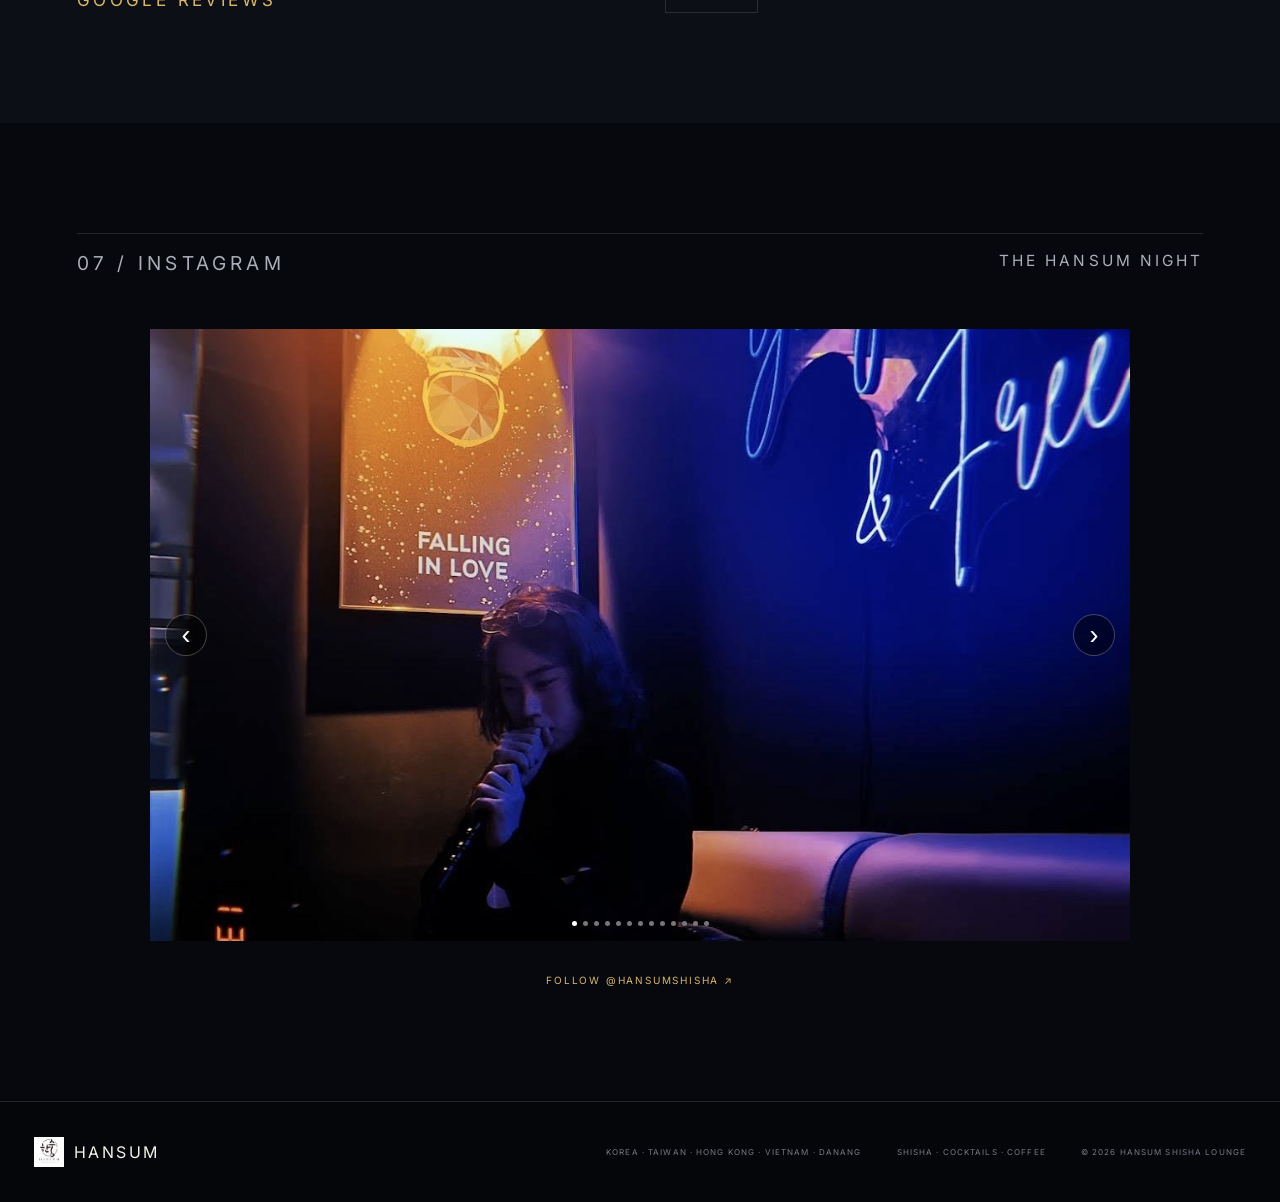
==== commit a4a4ce48: "Add files via upload" ====
--- a/index.html
+++ b/index.html
@@ -33,8 +33,18 @@
     <a href="#locations">LOCATIONS</a>
   </nav>
   <a class="header-cta" href="#locations">FIND US <span>↗</span></a>
-  <button class="menu-btn" aria-label="Open menu">☰</button>
+  <button class="menu-btn" aria-label="Open menu" aria-expanded="false" aria-controls="mobile-nav">☰</button>
 </header>
+
+<nav id="mobile-nav" class="mobile-nav" aria-label="Mobile navigation">
+  <a href="#story">STORY</a>
+  <a href="hansum.html">SHISHA</a>
+  <a href="#coffee">COFFEE</a>
+  <a href="#cocktails">COCKTAILS</a>
+  <a href="#locations">LOCATIONS</a>
+  <a class="mobile-nav-cta" href="#locations">FIND US <span>↗</span></a>
+</nav>
+<div class="mobile-nav-backdrop"></div>
 
 <main>
 <section id="home" class="hero hero-single">
@@ -132,8 +142,8 @@
     <div class="location-row"><a class="location-main" href="https://www.google.com/maps/search/?api=1&query=Hansum+Shisha+Lounge+Seoul" target="_blank" rel="noopener"><span>SEOUL</span><small>SEOUL, KOREA · GOOGLE MAPS ↗</small></a><span class="location-ig empty">—</span><b>01</b></div>
     <div class="location-row"><a class="location-main" href="https://www.google.com/maps/search/?api=1&query=Hansum+Taipei+Shisha+Lounge" target="_blank" rel="noopener"><span>TAIPEI</span><small>TAIPEI, TAIWAN · GOOGLE MAPS ↗</small></a><a class="location-ig" href="https://www.instagram.com/hansumtw/" target="_blank" rel="noopener">@HANSUMTW ↗</a><b>02</b></div>
     <div class="location-row"><a class="location-main" href="https://www.google.com/maps/search/?api=1&query=Hansum+Causeway+Bay+Hong+Kong" target="_blank" rel="noopener"><span>CAUSEWAY BAY</span><small>HONG KONG · GOOGLE MAPS ↗</small></a><a class="location-ig" href="https://www.instagram.com/hansumhk/" target="_blank" rel="noopener">@HANSUMHK ↗</a><b>03</b></div>
-    <div class="location-row"><a class="location-main" href="https://www.google.com/maps/search/?api=1&query=Hansum+Shisha+Lounge+Ho+Chi+Minh+City" target="_blank" rel="noopener"><span>SAIGON</span><small>HO CHI MINH CITY · GOOGLE MAPS ↗</small></a><a class="location-ig" href="https://www.instagram.com/hansum.saigon/" target="_blank" rel="noopener">@HANSUM.SAIGON ↗</a><b>04</b></div>
-    <div class="location-row new"><a class="location-main" href="https://www.google.com/maps/search/?api=1&query=Hansum+Da+Nang+Lounge%2C+2F+14+La+Xuan+Oai%2C+Da+Nang" target="_blank" rel="noopener"><span>DANANG</span><small>2/F 14 LÃ XUÂN OAI · GOOGLE MAPS ↗</small></a><a class="location-ig" href="https://www.instagram.com/hansum.danang/" target="_blank" rel="noopener">@HANSUM.DANANG ↗</a><b>05</b></div>
+    <div class="location-row location-photo location-saigon"><a class="location-main" href="https://www.google.com/maps/search/?api=1&query=Hansum+Shisha+Lounge+Ho+Chi+Minh+City" target="_blank" rel="noopener"><span>SAIGON</span><small>HO CHI MINH CITY · GOOGLE MAPS ↗</small></a><a class="location-ig" href="https://www.instagram.com/hansum.saigon/" target="_blank" rel="noopener">@HANSUM.SAIGON ↗</a><b>04</b></div>
+    <div class="location-row new location-photo location-danang"><a class="location-main" href="https://www.google.com/maps/search/?api=1&query=Hansum+Da+Nang+Lounge%2C+2F+14+La+Xuan+Oai%2C+Da+Nang" target="_blank" rel="noopener"><span>DANANG</span><small>2/F 14 LÀ XUÂN OAI · GOOGLE MAPS ↗</small></a><a class="location-ig" href="https://www.instagram.com/hansum.danang/" target="_blank" rel="noopener">@HANSUM.DANANG ↗</a><b>05</b></div>
   </div>
 </section>
 
--- a/style.css
+++ b/style.css
@@ -1,4 +1,12 @@
-:root{--bg:#07080d;--bg2:#0d1018;--text:#f5f1e9;--muted:#a9abb2;--gold:#d8b66a;--line:rgba(255,255,255,.12);--cyan:#67d9ff;--pink:#ff6fb3;--max:1320px}*{box-sizing:border-box}html{scroll-behavior:smooth}body{margin:0;background:var(--bg);color:var(--text);font-family:Inter,Arial,sans-serif;line-height:1.55}.noise{position:fixed;inset:0;pointer-events:none;opacity:.035;background-image:url("data:image/svg+xml,%3Csvg viewBox='0 0 160 160' xmlns='http://www.w3.org/2000/svg'%3E%3Cfilter id='n'%3E%3CfeTurbulence type='fractalNoise' baseFrequency='.9' numOctaves='2' stitchTiles='stitch'/%3E%3C/filter%3E%3Crect width='100%25' height='100%25' filter='url(%23n)' opacity='.55'/%3E%3C/svg%3E");z-index:20}.header{position:fixed;z-index:30;top:0;left:0;right:0;height:78px;padding:0 34px;display:flex;align-items:center;justify-content:space-between;background:linear-gradient(180deg,rgba(5,6,10,.92),rgba(5,6,10,.18));backdrop-filter:blur(10px)}.brand{display:flex;align-items:center;gap:10px;color:#fff;text-decoration:none;letter-spacing:.12em;font-weight:600}.brand img{width:35px;height:35px;object-fit:contain}.brand em{font-family:"Playfair Display",serif;color:var(--gold);font-style:normal;font-size:.72em;margin-left:4px}.header nav{display:flex;gap:28px}.header nav a,.header-cta{color:#e7e5df;text-decoration:none;font-size:11px;letter-spacing:.18em}.header nav a:hover,.header-cta:hover{color:var(--gold)}.header-cta{border:1px solid var(--line);padding:10px 14px}.menu-btn{display:none;background:none;border:0;color:#fff;font-size:22px}.hero{min-height:100svh;position:relative;overflow:hidden}.hero-main-image{width:100%;height:100%;object-fit:cover;display:block}.hero-panel{position:absolute;inset:0}.hero-shade{position:absolute;inset:0;background:linear-gradient(90deg,rgba(4,5,9,.82) 0%,rgba(4,5,9,.36) 48%,rgba(4,5,9,.3) 100%),linear-gradient(0deg,rgba(4,5,9,.72),transparent 40%)}.hero-content{position:absolute;left:max(7vw,32px);top:50%;transform:translateY(-43%);max-width:720px}.eyebrow,.section-top{font-size:10px;letter-spacing:.22em;color:#aaaeb8}.hero h1{font:500 clamp(62px,10vw,145px)/.82 "Playfair Display",serif;margin:22px 0 28px;letter-spacing:-.045em}.hero h1 i,.section h2 i{color:var(--gold);font-style:italic}.hero-copy{font-size:16px;color:#ddd9d1;max-width:430px}.hero-actions{display:flex;gap:12px;margin-top:30px}.btn{display:inline-flex;padding:13px 19px;text-decoration:none;font-size:10px;letter-spacing:.18em}.btn.primary{background:var(--gold);color:#090a0e}.btn.ghost{border:1px solid rgba(255,255,255,.3);color:#fff}.hero-meta{position:absolute;bottom:28px;left:34px;right:34px;display:flex;justify-content:space-between;font-size:9px;letter-spacing:.18em;color:#b8bac1}.section{max-width:var(--max);margin:auto;padding:110px 6vw}.section-top{display:flex;justify-content:space-between;border-top:1px solid var(--line);padding-top:15px}.story{min-height:70vh}.story-head{display:grid;grid-template-columns:1.2fr .8fr;gap:8vw;margin-top:65px}.section h2{font:500 clamp(44px,6vw,84px)/.94 "Playfair Display",serif;letter-spacing:-.035em;margin:0}.story-copy{color:#bfc0c6;max-width:510px;font-size:15px}.story-copy p{margin:0 0 25px}.shisha{background:linear-gradient(180deg,#090b11,#0b0e15)}.shisha-head{display:flex;justify-content:space-between;gap:60px;align-items:end;margin:55px 0}.shisha-head p{max-width:430px;color:var(--muted);font-size:14px}.bowl-showcase{display:grid;grid-template-columns:1.35fr .65fr;min-height:600px}.bowl-visual{position:relative;min-height:540px;overflow:hidden}.bowl-visual img{width:100%;height:100%;object-fit:cover;display:block;filter:saturate(.86)}.visual-label{position:absolute;left:22px;bottom:20px;background:rgba(5,6,10,.7);padding:10px 13px;font-size:9px;letter-spacing:.18em}.bowl-info{padding:10px 0 10px 45px;display:flex;flex-direction:column}.bowl-info article{display:grid;grid-template-columns:42px 1fr;gap:15px;padding:30px 0;border-bottom:1px solid var(--line)}.bowl-info .num{color:var(--gold);font-size:10px}.bowl-info small{font-size:9px;letter-spacing:.18em;color:#a9abb2}.bowl-info h3{font:500 33px "Playfair Display",serif;margin:4px 0}.bowl-info p{margin:0;color:#9699a3;font-size:12px}.bowl-info .note{border:0}.coffee{display:grid;grid-template-columns:1fr 1fr;background:#0a0b10}.coffee-image-wrap{position:relative;min-height:720px;overflow:hidden}.coffee-image-wrap img{width:100%;height:100%;object-fit:cover;display:block}.coffee-image-wrap:after{content:"";position:absolute;inset:0;background:linear-gradient(90deg,rgba(5,6,9,.05),#0a0b10)}.degree{position:absolute;z-index:2;right:7%;top:7%;font:500 clamp(52px,8vw,110px) "Playfair Display",serif;color:#fff}.degree span{font-size:.45em;color:var(--cyan)}.coffee-copy{margin:0;padding-top:110px}.coffee-copy p{max-width:430px;color:var(--muted);margin:30px 0}.coffee-list{display:flex;flex-wrap:wrap;gap:8px}.coffee-list span{border:1px solid var(--line);padding:9px 12px;font-size:9px;letter-spacing:.14em;color:#d8d8dc}.manifesto{min-height:65vh;position:relative;display:grid;place-items:center;text-align:center;overflow:hidden}.manifesto-bg{position:absolute;inset:0;background:linear-gradient(rgba(5,6,10,.35),rgba(5,6,10,.85)),url("images/hero-smoke.jpeg") center/cover;filter:saturate(.6)}.manifesto-content{position:relative;z-index:1}.manifesto-content p{font:500 clamp(42px,6vw,82px)/.94 "Playfair Display",serif;margin:0}.manifesto-content i{color:var(--gold)}.manifesto-content span{display:block;margin-top:28px;font-size:10px;letter-spacing:.3em;color:#aaa}.locations{padding-bottom:120px}.locations h2{margin:55px 0 45px}.location-list{border-top:1px solid var(--line)}.location-row{display:grid;grid-template-columns:1.05fr 1fr .8fr 50px;align-items:center;padding:22px 10px;border-bottom:1px solid var(--line);transition:.25s}.location-row:hover{background:#11151e}.location-main{display:contents;color:#fff;text-decoration:none}.location-row .location-main span{font:500 30px "Playfair Display",serif}.location-list small{font-size:9px;letter-spacing:.13em;color:#92959e}.location-ig{font-style:normal;font-size:9px;letter-spacing:.13em;text-align:right;color:var(--gold);text-decoration:none}.location-ig.empty{color:#555}.location-row b{font-size:9px;color:#777;text-align:right}.location-row.new{background:linear-gradient(90deg,rgba(216,182,106,.13),transparent)}.location-row.new .location-main span{color:var(--gold)}.reviews{background:#0c0f16}.review-grid{display:grid;grid-template-columns:1fr 1fr;gap:50px;align-items:end;margin-top:55px}.review-score{font:500 clamp(58px,8vw,100px) "Playfair Display",serif}.stars{letter-spacing:.2em;color:var(--gold);font-size:17px}.review-copy{color:var(--muted);max-width:440px}.review-links{display:flex;gap:10px;flex-wrap:wrap;margin-top:22px}.review-link{border:1px solid var(--line);padding:12px 15px;color:#eee;text-decoration:none;font-size:9px;letter-spacing:.15em}.cocktails{background:#090b10}.cocktail-grid{display:grid;grid-template-columns:1fr 1fr;gap:45px;align-items:center;margin-top:55px}.cocktail-image{min-height:600px;overflow:hidden}.cocktail-image img{width:100%;height:100%;object-fit:cover}.cocktail-copy p{color:var(--muted);max-width:420px;margin:25px 0}.cocktail-tags{display:flex;flex-wrap:wrap;gap:9px}.cocktail-tags span{font-size:9px;letter-spacing:.15em;border-bottom:1px solid var(--gold);padding-bottom:7px}.instagram{padding:110px 6vw;text-align:center;background:#07080d}.instagram .section-top{max-width:var(--max);margin:auto}.gallery-slideshow{max-width:980px;margin:50px auto 25px;position:relative}.gallery-stage{aspect-ratio:16/10;overflow:hidden;background:#0d1018}.gallery-slide{width:100%;height:100%;object-fit:cover;display:none}.gallery-slide.active{display:block;animation:fade .7s ease}.gallery-arrow{position:absolute;z-index:2;top:50%;transform:translateY(-50%);width:42px;height:42px;border-radius:50%;border:1px solid rgba(255,255,255,.25);background:rgba(0,0,0,.45);color:#fff;font-size:27px}.gallery-prev{left:15px}.gallery-next{right:15px}.gallery-dots{position:absolute;left:0;right:0;bottom:15px;display:flex;justify-content:center;gap:6px}.dot{width:5px;height:5px;background:#777;border-radius:50%}.dot.active{background:#fff}.insta-link{display:inline-block;color:var(--gold);text-decoration:none;font-size:10px;letter-spacing:.18em}.instagram:before{content:""}.footer{border-top:1px solid var(--line)}footer{padding:35px 34px;display:flex;justify-content:space-between;align-items:center;border-top:1px solid var(--line);background:#05060a}.footer-brand{display:flex;align-items:center;gap:10px;letter-spacing:.15em}.footer-brand img{width:30px;height:30px;object-fit:contain}.footer-right{display:flex;gap:35px;font-size:8px;letter-spacing:.14em;color:#777a83}.footer-legal{margin-top:10px;font-size:8px;color:#666}.mobile-cta{display:none}@keyframes fade{from{opacity:0}to{opacity:1}}@media(max-width:800px){.header{height:65px;padding:0 18px}.brand span{font-size:13px}.header nav,.header-cta{display:none}.menu-btn{display:block}.hero-content{left:22px;right:22px}.hero h1{font-size:72px}.hero-main-image{object-position:56% center}.hero-meta{left:18px;right:18px}.section{padding:78px 22px}.story-head,.review-grid,.cocktail-grid,.bowl-showcase,.coffee{grid-template-columns:1fr}.story-head{gap:38px;margin-top:45px}.shisha-head{display:block;margin:45px 0 30px}.bowl-showcase{min-height:0;padding-bottom:105px}.bowl-visual{min-height:430px}.bowl-info{padding:5px 0}.bowl-info article{padding:22px 0}.coffee-image-wrap{min-height:520px}.coffee-copy{padding-top:70px}.degree{font-size:70px}.location-row{grid-template-columns:1fr 34px;gap:7px}.location-row .location-main{display:grid;grid-template-columns:1fr}.location-row .location-ig{grid-column:1;grid-row:3;text-align:left;margin-top:3px}.location-row b{grid-column:2;grid-row:1}.location-list a small{grid-column:1}.location-list a span{font-size:25px}.location-list b{grid-column:2;grid-row:1}.review-grid{gap:30px}.cocktail-image{min-height:480px}.gallery-stage{aspect-ratio:4/5}.gallery-arrow{width:36px;height:36px}.gallery-prev{left:8px}.gallery-next{right:8px}footer{display:block;padding:28px 22px}.footer-right{display:block;margin-top:18px}.footer-right span{display:block;margin-top:7px}.mobile-cta{position:fixed;display:flex;z-index:25;bottom:0;left:0;right:0;background:rgba(5,6,10,.94);border-top:1px solid var(--line);padding:9px 12px calc(9px + env(safe-area-inset-bottom));gap:8px}.mobile-cta a{flex:1;text-align:center;padding:12px 8px;text-decoration:none;font-size:9px;letter-spacing:.15em}.mobile-cta .find{background:var(--gold);color:#05060a}.mobile-cta .ig{border:1px solid var(--line);color:#fff}body{padding-bottom:78px}.shisha{padding-bottom:175px}.bowl-info{padding-bottom:90px}.manifesto{min-height:70vh}.coffee-copy{padding-bottom:70px}.locations{padding-bottom:150px}.reviews{padding-bottom:150px}.cocktails{padding-bottom:150px}.instagram{padding-bottom:150px}}
+:root{--bg:#07080d;--bg2:#0d1018;--text:#f5f1e9;--muted:#a9abb2;--gold:#d8b66a;--line:rgba(255,255,255,.12);--cyan:#67d9ff;--pink:#ff6fb3;--max:1320px}*{box-sizing:border-box}html{scroll-behavior:smooth}body{margin:0;background:var(--bg);color:var(--text);font-family:Inter,Arial,sans-serif;line-height:1.55}.noise{position:fixed;inset:0;pointer-events:none;opacity:.035;background-image:url("data:image/svg+xml,%3Csvg viewBox='0 0 160 160' xmlns='http://www.w3.org/2000/svg'%3E%3Cfilter id='n'%3E%3CfeTurbulence type='fractalNoise' baseFrequency='.9' numOctaves='2' stitchTiles='stitch'/%3E%3C/filter%3E%3Crect width='100%25' height='100%25' filter='url(%23n)' opacity='.55'/%3E%3C/svg%3E");z-index:20}.header{position:fixed;z-index:30;top:0;left:0;right:0;height:78px;padding:0 34px;display:flex;align-items:center;justify-content:space-between;background:linear-gradient(180deg,rgba(5,6,10,.92),rgba(5,6,10,.18));backdrop-filter:blur(10px)}.brand{display:flex;align-items:center;gap:10px;color:#fff;text-decoration:none;letter-spacing:.12em;font-weight:600}.brand img{width:35px;height:35px;object-fit:contain}.brand em{font-family:"Playfair Display",serif;color:var(--gold);font-style:normal;font-size:.72em;margin-left:4px}.header nav{display:flex;gap:28px}.header nav a,.header-cta{color:#e7e5df;text-decoration:none;font-size:11px;letter-spacing:.18em}.header nav a:hover,.header-cta:hover{color:var(--gold)}.header-cta{border:1px solid var(--line);padding:10px 14px}.menu-btn{display:none;background:none;border:0;color:#fff;font-size:22px}.hero{min-height:100svh;position:relative;overflow:hidden}.hero-main-image{width:100%;height:100%;object-fit:cover;display:block}.hero-panel{position:absolute;inset:0}.hero-shade{position:absolute;inset:0;background:linear-gradient(90deg,rgba(4,5,9,.82) 0%,rgba(4,5,9,.36) 48%,rgba(4,5,9,.3) 100%),linear-gradient(0deg,rgba(4,5,9,.72),transparent 40%)}.hero-content{position:absolute;left:max(7vw,32px);top:50%;transform:translateY(-43%);max-width:720px}.eyebrow,.section-top{font-size:10px;letter-spacing:.22em;color:#aaaeb8}.hero h1{font:500 clamp(62px,10vw,145px)/.82 "Playfair Display",serif;margin:22px 0 28px;letter-spacing:-.045em}.hero h1 i,.section h2 i{color:var(--gold);font-style:italic}.hero-copy{font-size:16px;color:#ddd9d1;max-width:430px}.hero-actions{display:flex;gap:12px;margin-top:30px}.btn{display:inline-flex;padding:13px 19px;text-decoration:none;font-size:10px;letter-spacing:.18em}.btn.primary{background:var(--gold);color:#090a0e}.btn.ghost{border:1px solid rgba(255,255,255,.3);color:#fff}.hero-meta{position:absolute;bottom:28px;left:34px;right:34px;display:flex;justify-content:space-between;font-size:9px;letter-spacing:.18em;color:#b8bac1}.section{max-width:var(--max);margin:auto;padding:110px 6vw}.section-top{display:flex;justify-content:space-between;border-top:1px solid var(--line);padding-top:15px}.story{min-height:70vh}.story-head{display:grid;grid-template-columns:1.2fr .8fr;gap:8vw;margin-top:65px}.section h2{font:500 clamp(44px,6vw,84px)/.94 "Playfair Display",serif;letter-spacing:-.035em;margin:0}.story-copy{color:#bfc0c6;max-width:510px;font-size:15px}.story-copy p{margin:0 0 25px}.shisha{background:linear-gradient(180deg,#090b11,#0b0e15)}.shisha-head{display:flex;justify-content:space-between;gap:60px;align-items:end;margin:55px 0}.shisha-head p{max-width:430px;color:var(--muted);font-size:14px}.bowl-showcase{display:grid;grid-template-columns:1.35fr .65fr;min-height:600px}.bowl-visual{position:relative;min-height:540px;overflow:hidden}.bowl-visual img{width:100%;height:100%;object-fit:cover;display:block;filter:saturate(.86)}.visual-label{position:absolute;left:22px;bottom:20px;background:rgba(5,6,10,.7);padding:10px 13px;font-size:9px;letter-spacing:.18em}.bowl-info{padding:10px 0 10px 45px;display:flex;flex-direction:column}.bowl-info article{display:grid;grid-template-columns:42px 1fr;gap:15px;padding:30px 0;border-bottom:1px solid var(--line)}.bowl-info .num{color:var(--gold);font-size:10px}.bowl-info small{font-size:9px;letter-spacing:.18em;color:#a9abb2}.bowl-info h3{font:500 33px "Playfair Display",serif;margin:4px 0}.bowl-info p{margin:0;color:#9699a3;font-size:12px}.bowl-info .note{border:0}.coffee{display:grid;grid-template-columns:1fr 1fr;background:#0a0b10}.coffee-image-wrap{position:relative;min-height:720px;overflow:hidden}.coffee-image-wrap img{width:100%;height:100%;object-fit:cover;display:block}.coffee-image-wrap:after{content:"";position:absolute;inset:0;background:linear-gradient(90deg,rgba(5,6,9,.05),#0a0b10)}.degree{position:absolute;z-index:2;right:7%;top:7%;font:500 clamp(52px,8vw,110px) "Playfair Display",serif;color:#fff}.degree span{font-size:.45em;color:var(--cyan)}.coffee-copy{margin:0;padding-top:110px}.coffee-copy p{max-width:430px;color:var(--muted);margin:30px 0}.coffee-list{display:flex;flex-wrap:wrap;gap:8px}.coffee-list span{border:1px solid var(--line);padding:9px 12px;font-size:9px;letter-spacing:.14em;color:#d8d8dc}.manifesto{min-height:65vh;position:relative;display:grid;place-items:center;text-align:center;overflow:hidden}.manifesto-bg{position:absolute;inset:0;background:linear-gradient(rgba(5,6,10,.35),rgba(5,6,10,.85)),url("images/hero-smoke.jpeg") center/cover;filter:saturate(.6)}.manifesto-content{position:relative;z-index:1}.manifesto-content p{font:500 clamp(42px,6vw,82px)/.94 "Playfair Display",serif;margin:0}.manifesto-content i{color:var(--gold)}.manifesto-content span{display:block;margin-top:28px;font-size:10px;letter-spacing:.3em;color:#aaa}.locations{padding-bottom:120px}.locations h2{margin:55px 0 45px}.location-list{border-top:1px solid var(--line)}.location-row{display:grid;grid-template-columns:1.05fr 1fr .8fr 50px;align-items:center;padding:22px 10px;border-bottom:1px solid var(--line);transition:.25s}.location-row:hover{background:#11151e}.location-main{display:contents;color:#fff;text-decoration:none}.location-row .location-main span{font:500 30px "Playfair Display",serif}.location-list small{font-size:9px;letter-spacing:.13em;color:#92959e}.location-ig{font-style:normal;font-size:9px;letter-spacing:.13em;text-align:right;color:var(--gold);text-decoration:none}.location-ig.empty{color:#555}.location-row b{font-size:9px;color:#777;text-align:right}.location-row.new{background:linear-gradient(90deg,rgba(216,182,106,.13),transparent)}.location-row.new .location-main span{color:var(--gold)}.reviews{background:#0c0f16}.review-grid{display:grid;grid-template-columns:1fr 1fr;gap:50px;align-items:end;margin-top:55px}.review-score{font:500 clamp(58px,8vw,100px) "Playfair Display",serif}.stars{letter-spacing:.2em;color:var(--gold);font-size:17px}.review-copy{color:var(--muted);max-width:440px}.review-links{display:flex;gap:10px;flex-wrap:wrap;margin-top:22px}.review-link{border:1px solid var(--line);padding:12px 15px;color:#eee;text-decoration:none;font-size:9px;letter-spacing:.15em}.cocktails{background:#090b10}.cocktail-grid{display:grid;grid-template-columns:1fr 1fr;gap:45px;align-items:center;margin-top:55px}.cocktail-image{min-height:600px;overflow:hidden}.cocktail-image img{width:100%;height:100%;object-fit:cover}.cocktail-copy p{color:var(--muted);max-width:420px;margin:25px 0}.cocktail-tags{display:flex;flex-wrap:wrap;gap:9px}.cocktail-tags span{font-size:9px;letter-spacing:.15em;border-bottom:1px solid var(--gold);padding-bottom:7px}.instagram{padding:110px 6vw;text-align:center;background:#07080d}.instagram .section-top{max-width:var(--max);margin:auto}.gallery-slideshow{max-width:980px;margin:50px auto 25px;position:relative}.gallery-stage{aspect-ratio:16/10;overflow:hidden;background:#0d1018}.gallery-slide{width:100%;height:100%;object-fit:cover;display:none}.gallery-slide.active{display:block;animation:fade .7s ease}.gallery-arrow{position:absolute;z-index:2;top:50%;transform:translateY(-50%);width:42px;height:42px;border-radius:50%;border:1px solid rgba(255,255,255,.25);background:rgba(0,0,0,.45);color:#fff;font-size:27px}.gallery-prev{left:15px}.gallery-next{right:15px}.gallery-dots{position:absolute;left:0;right:0;bottom:15px;display:flex;justify-content:center;gap:6px}.dot{width:5px;height:5px;background:#777;border-radius:50%}.dot.active{background:#fff}.insta-link{display:inline-block;color:var(--gold);text-decoration:none;font-size:10px;letter-spacing:.18em}.instagram:before{content:""}.footer{border-top:1px solid var(--line)}footer{padding:35px 34px;display:flex;justify-content:space-between;align-items:center;border-top:1px solid var(--line);background:#05060a}.footer-brand{display:flex;align-items:center;gap:10px;letter-spacing:.15em}.footer-brand img{width:30px;height:30px;object-fit:contain}.footer-right{display:flex;gap:35px;font-size:8px;letter-spacing:.14em;color:#777a83}.footer-legal{margin-top:10px;font-size:8px;color:#666}.mobile-cta{display:none}.mobile-nav,.mobile-nav-backdrop{display:none}@keyframes fade{from{opacity:0}to{opacity:1}}@media(max-width:800px){.header{height:65px;padding:0 18px}.brand span{font-size:13px}.header nav,.header-cta{display:none}.menu-btn{display:block;position:relative;z-index:32}
+.mobile-nav-backdrop{position:fixed;inset:0;z-index:29;background:rgba(4,5,9,.6);opacity:0;pointer-events:none;transition:opacity .25s ease}
+.mobile-nav{display:flex;flex-direction:column;position:fixed;z-index:30;top:65px;right:0;height:calc(100% - 65px);width:min(78vw,320px);padding:26px 26px calc(26px + env(safe-area-inset-bottom));gap:6px;background:rgba(7,8,13,.98);backdrop-filter:blur(10px);border-left:1px solid var(--line);transform:translateX(100%);transition:transform .28s ease;overflow-y:auto}
+.mobile-nav a{color:#e7e5df;text-decoration:none;font-size:13px;letter-spacing:.16em;padding:14px 4px;border-bottom:1px solid var(--line)}
+.mobile-nav a:active{color:var(--gold)}
+.mobile-nav-cta{margin-top:14px;text-align:center;background:var(--gold);color:#090a0e!important;border:0!important;font-size:11px;letter-spacing:.18em}
+body.menu-open .mobile-nav{transform:translateX(0)}
+body.menu-open .mobile-nav-backdrop{opacity:1;pointer-events:auto}
+body.menu-open{overflow:hidden}.hero-content{left:22px;right:22px}.hero h1{font-size:72px}.hero-main-image{object-position:56% center}.hero-meta{left:18px;right:18px}.section{padding:78px 22px}.story-head,.review-grid,.cocktail-grid,.bowl-showcase,.coffee{grid-template-columns:1fr}.story-head{gap:38px;margin-top:45px}.shisha-head{display:block;margin:45px 0 30px}.bowl-showcase{min-height:0;padding-bottom:105px}.bowl-visual{min-height:430px}.bowl-info{padding:5px 0}.bowl-info article{padding:22px 0}.coffee-image-wrap{min-height:520px}.coffee-copy{padding-top:70px}.degree{font-size:70px}.location-row{grid-template-columns:1fr 34px;gap:7px}.location-row .location-main{display:grid;grid-template-columns:1fr}.location-row .location-ig{grid-column:1;grid-row:3;text-align:left;margin-top:3px}.location-row b{grid-column:2;grid-row:1}.location-list a small{grid-column:1}.location-list a span{font-size:25px}.location-list b{grid-column:2;grid-row:1}.review-grid{gap:30px}.cocktail-image{min-height:480px}.gallery-stage{aspect-ratio:4/5}.gallery-arrow{width:36px;height:36px}.gallery-prev{left:8px}.gallery-next{right:8px}footer{display:block;padding:28px 22px}.footer-right{display:block;margin-top:18px}.footer-right span{display:block;margin-top:7px}.mobile-cta{position:fixed;display:flex;z-index:25;bottom:0;left:0;right:0;background:rgba(5,6,10,.94);border-top:1px solid var(--line);padding:9px 12px calc(9px + env(safe-area-inset-bottom));gap:8px}.mobile-cta a{flex:1;text-align:center;padding:12px 8px;text-decoration:none;font-size:9px;letter-spacing:.15em}.mobile-cta .find{background:var(--gold);color:#05060a}.mobile-cta .ig{border:1px solid var(--line);color:#fff}body{padding-bottom:78px}.shisha{padding-bottom:175px}.bowl-info{padding-bottom:90px}.manifesto{min-height:70vh}.coffee-copy{padding-bottom:70px}.locations{padding-bottom:150px}.reviews{padding-bottom:150px}.cocktails{padding-bottom:150px}.instagram{padding-bottom:150px}}
 
 /* Website bowl showcase: use the same Cosmo / Oblako photos as the order page. */
 .website-bowls{display:block;min-height:0}
@@ -61,3 +69,58 @@
   .cocktail-title-block h2{margin-bottom:32px}
   .cocktail-image-below-title{min-height:480px;margin-bottom:30px}
 }
+
+
+/* v5.9 — Saigon / Da Nang location photography */
+.location-row.location-photo{
+  position:relative;
+  isolation:isolate;
+  overflow:hidden;
+  min-height:128px;
+  padding-top:30px;
+  padding-bottom:30px;
+  background-position:center;
+  background-size:cover;
+}
+.location-row.location-photo::before{
+  content:"";
+  position:absolute;
+  inset:0;
+  z-index:-2;
+  background:var(--location-image) center/cover no-repeat;
+  opacity:.46;
+  transform:scale(1.015);
+  transition:transform .45s ease, opacity .45s ease;
+}
+.location-row.location-photo::after{
+  content:"";
+  position:absolute;
+  inset:0;
+  z-index:-1;
+  background:
+    linear-gradient(90deg,rgba(4,6,12,.94) 0%,rgba(5,8,18,.72) 46%,rgba(5,7,13,.82) 100%),
+    linear-gradient(110deg,rgba(39,111,255,.18),transparent 42%,rgba(255,49,168,.18));
+}
+.location-row.location-photo:hover::before{transform:scale(1.055);opacity:.62}
+.location-row.location-photo:hover{background-color:transparent}
+.location-row.location-photo .location-main span{
+  text-shadow:0 0 24px rgba(103,217,255,.16),0 0 28px rgba(255,111,179,.12);
+}
+.location-saigon{--location-image:url("images/location-saigon.jpg")}
+.location-danang{--location-image:url("images/location-danang.jpg")}
+.location-row.new.location-danang{
+  background-color:transparent;
+}
+.location-row.new.location-danang .location-main span{
+  color:#fff;
+  text-shadow:0 0 16px rgba(255,111,179,.5);
+}
+@media(max-width:800px){
+  .location-row.location-photo{min-height:142px;padding:24px 12px}
+  .location-row.location-photo::before{opacity:.5}
+  .location-row.location-photo::after{
+    background:
+      linear-gradient(90deg,rgba(4,6,12,.91),rgba(5,7,13,.66)),
+      linear-gradient(120deg,rgba(39,111,255,.16),rgba(255,49,168,.14));
+  }
+}
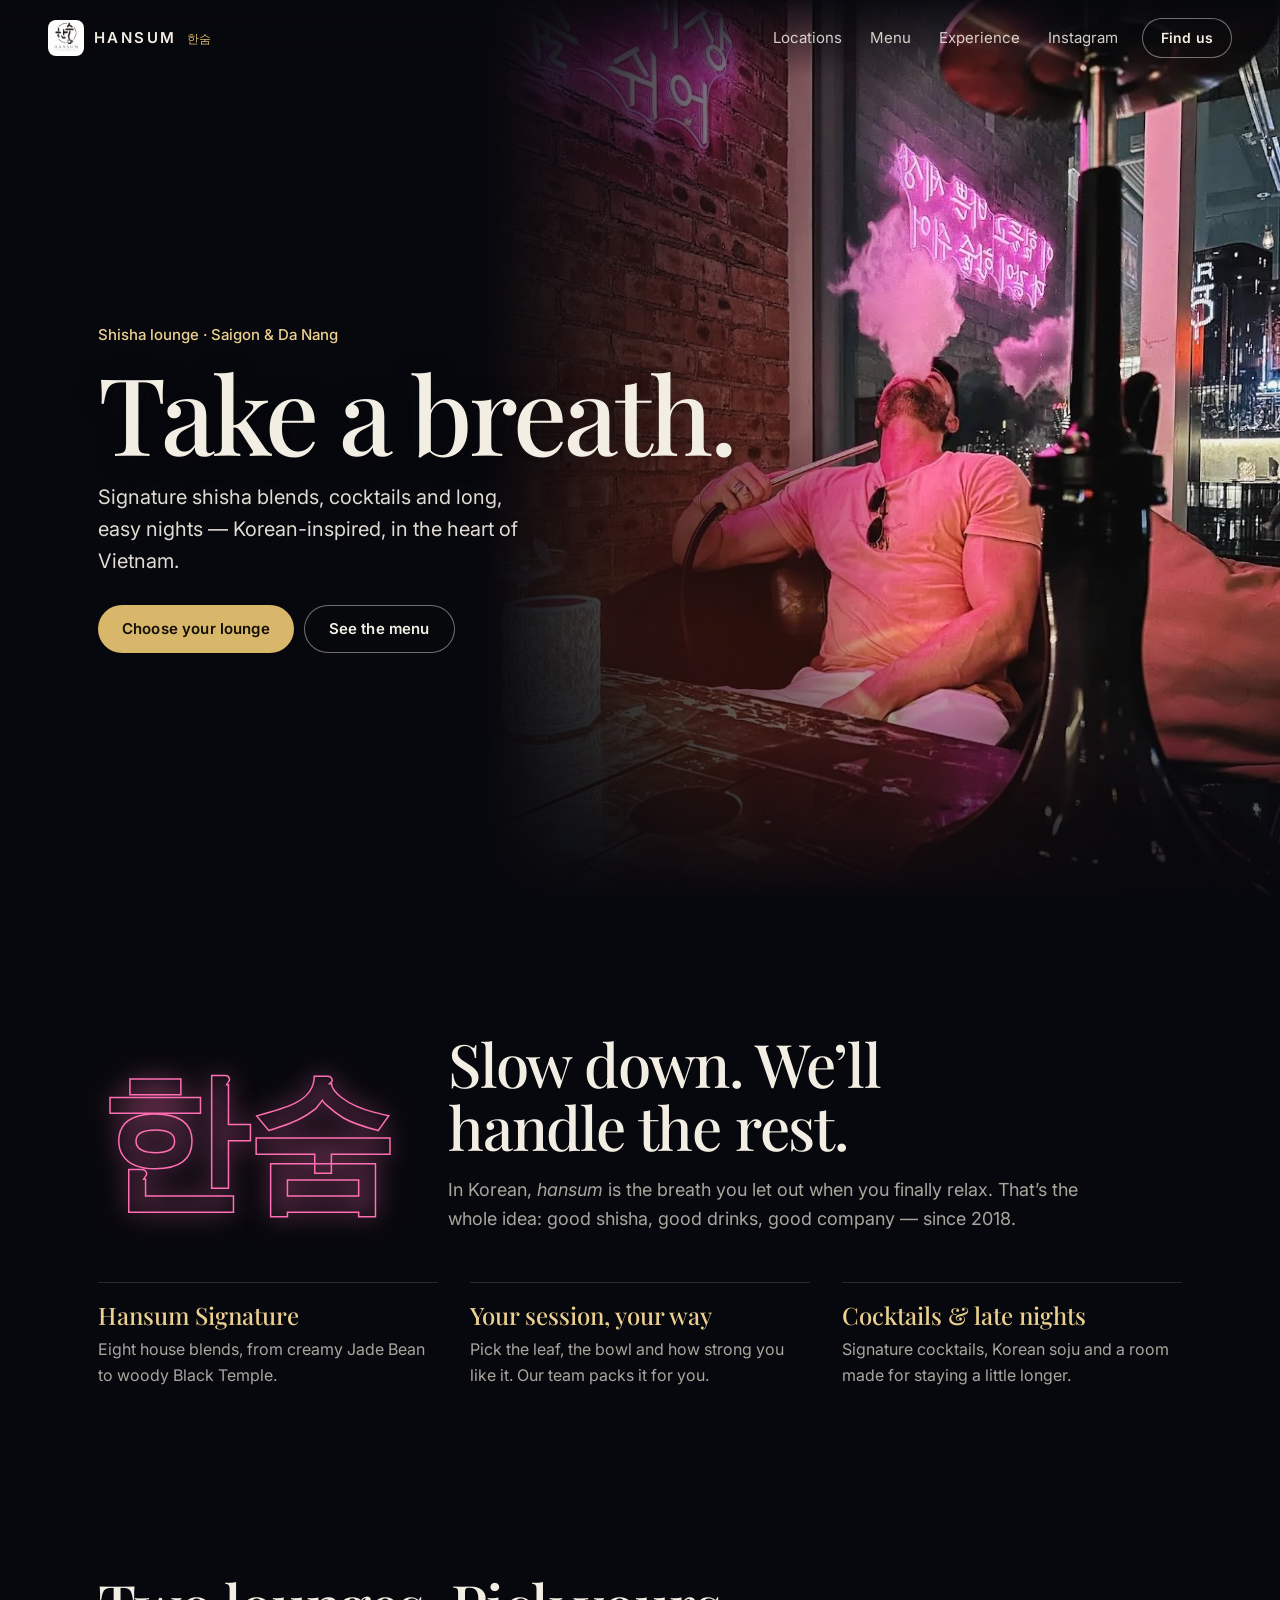
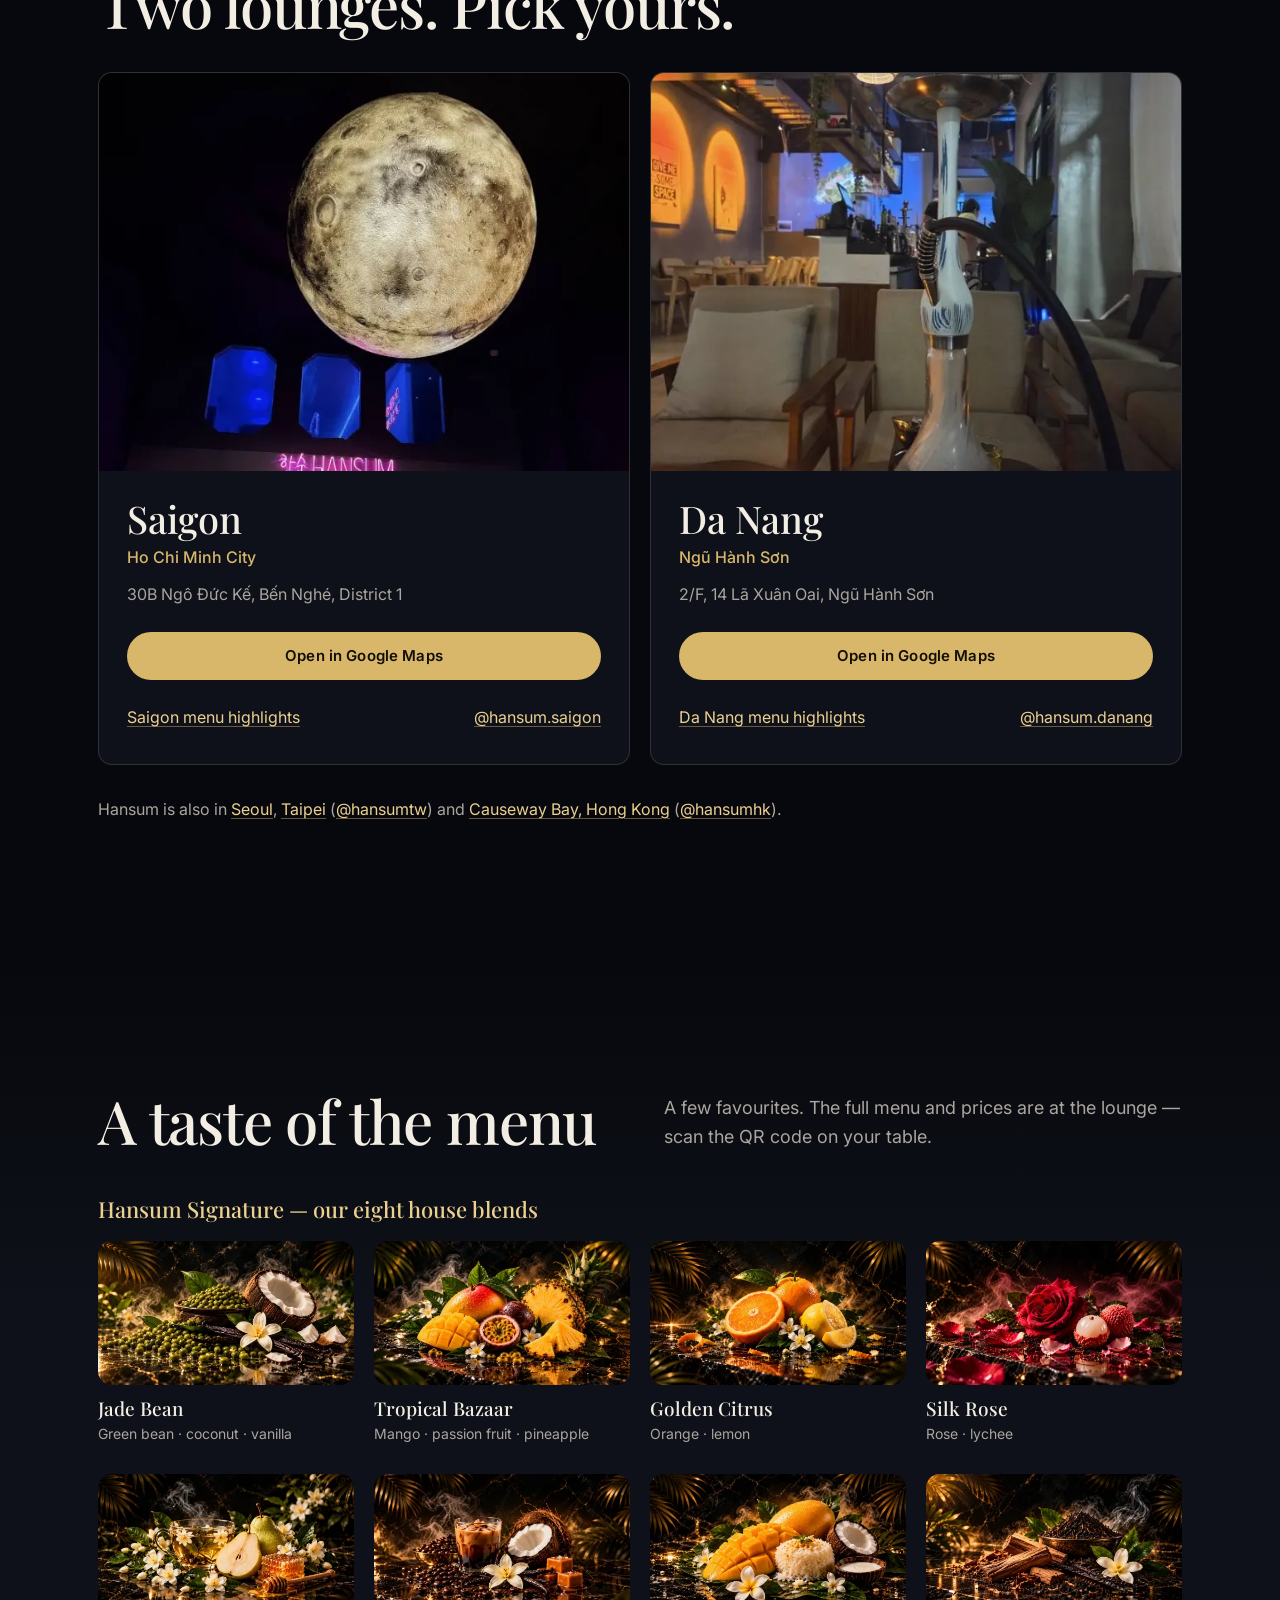
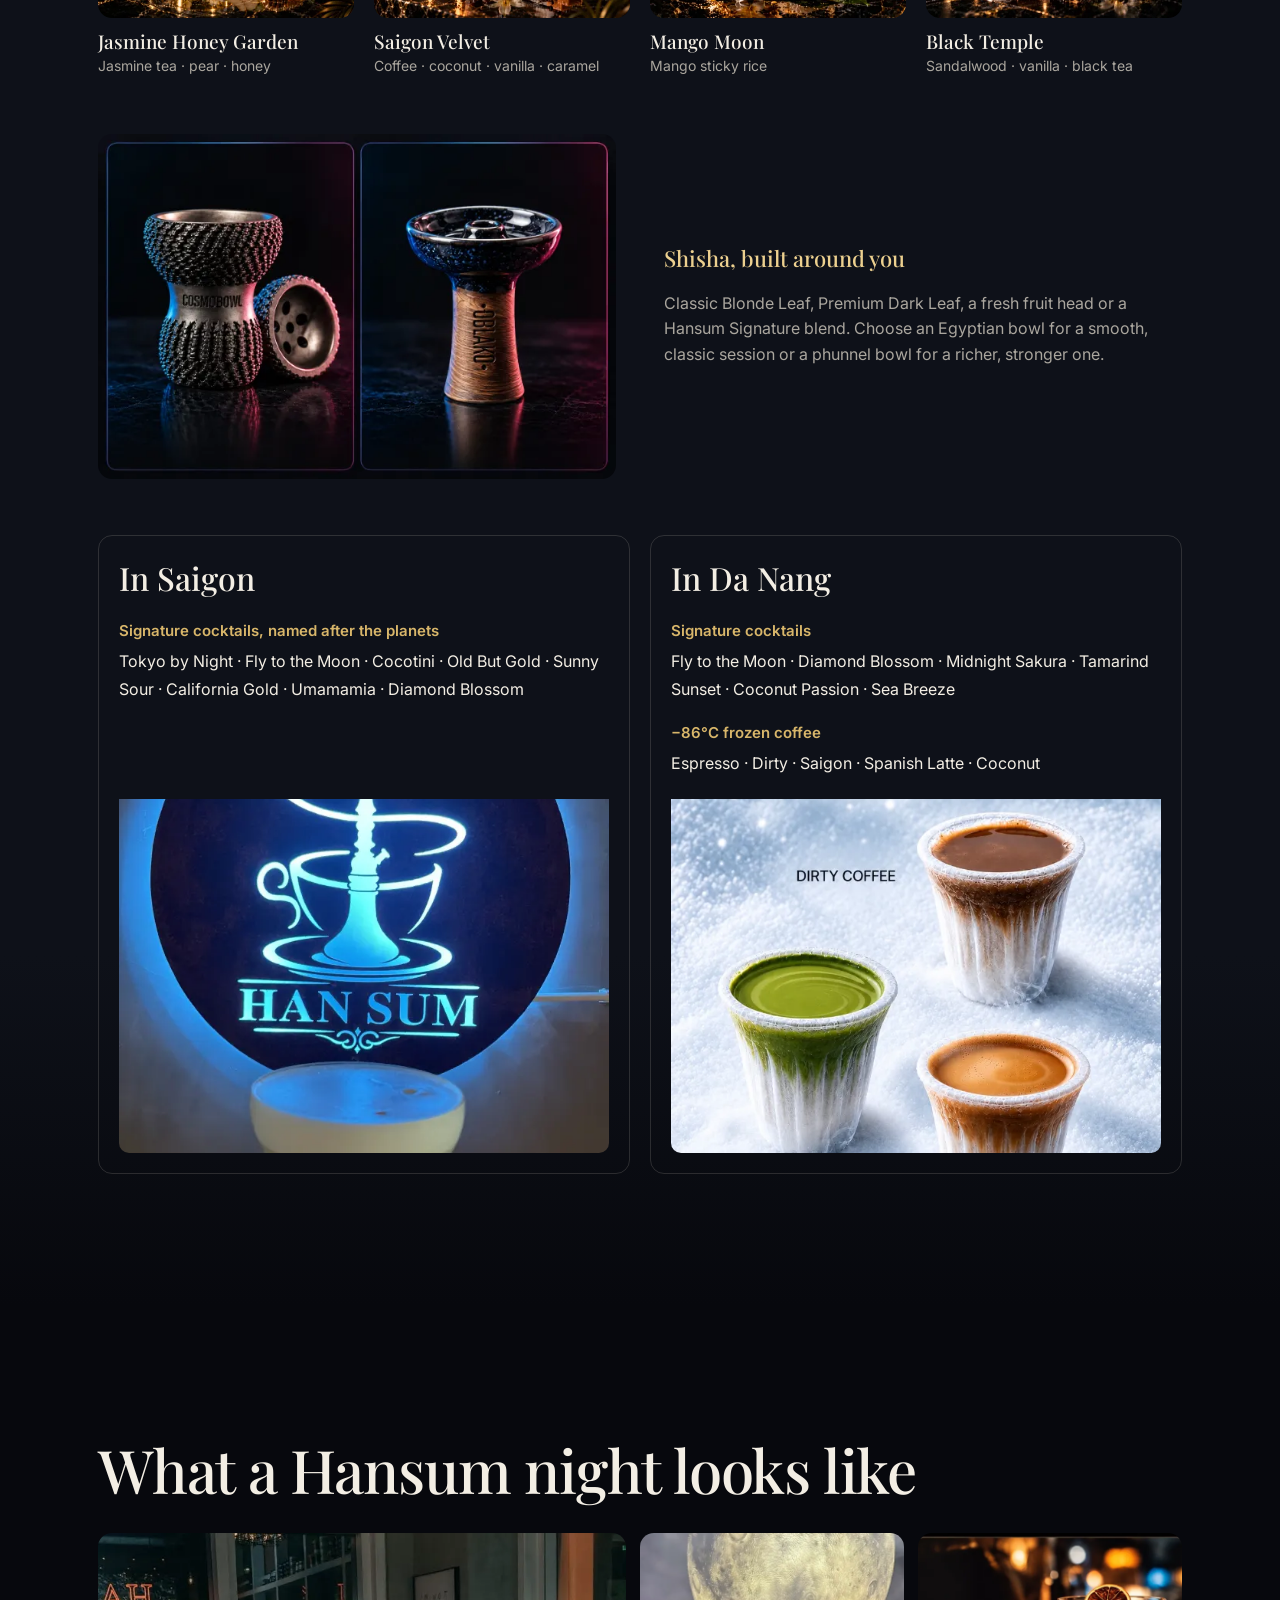
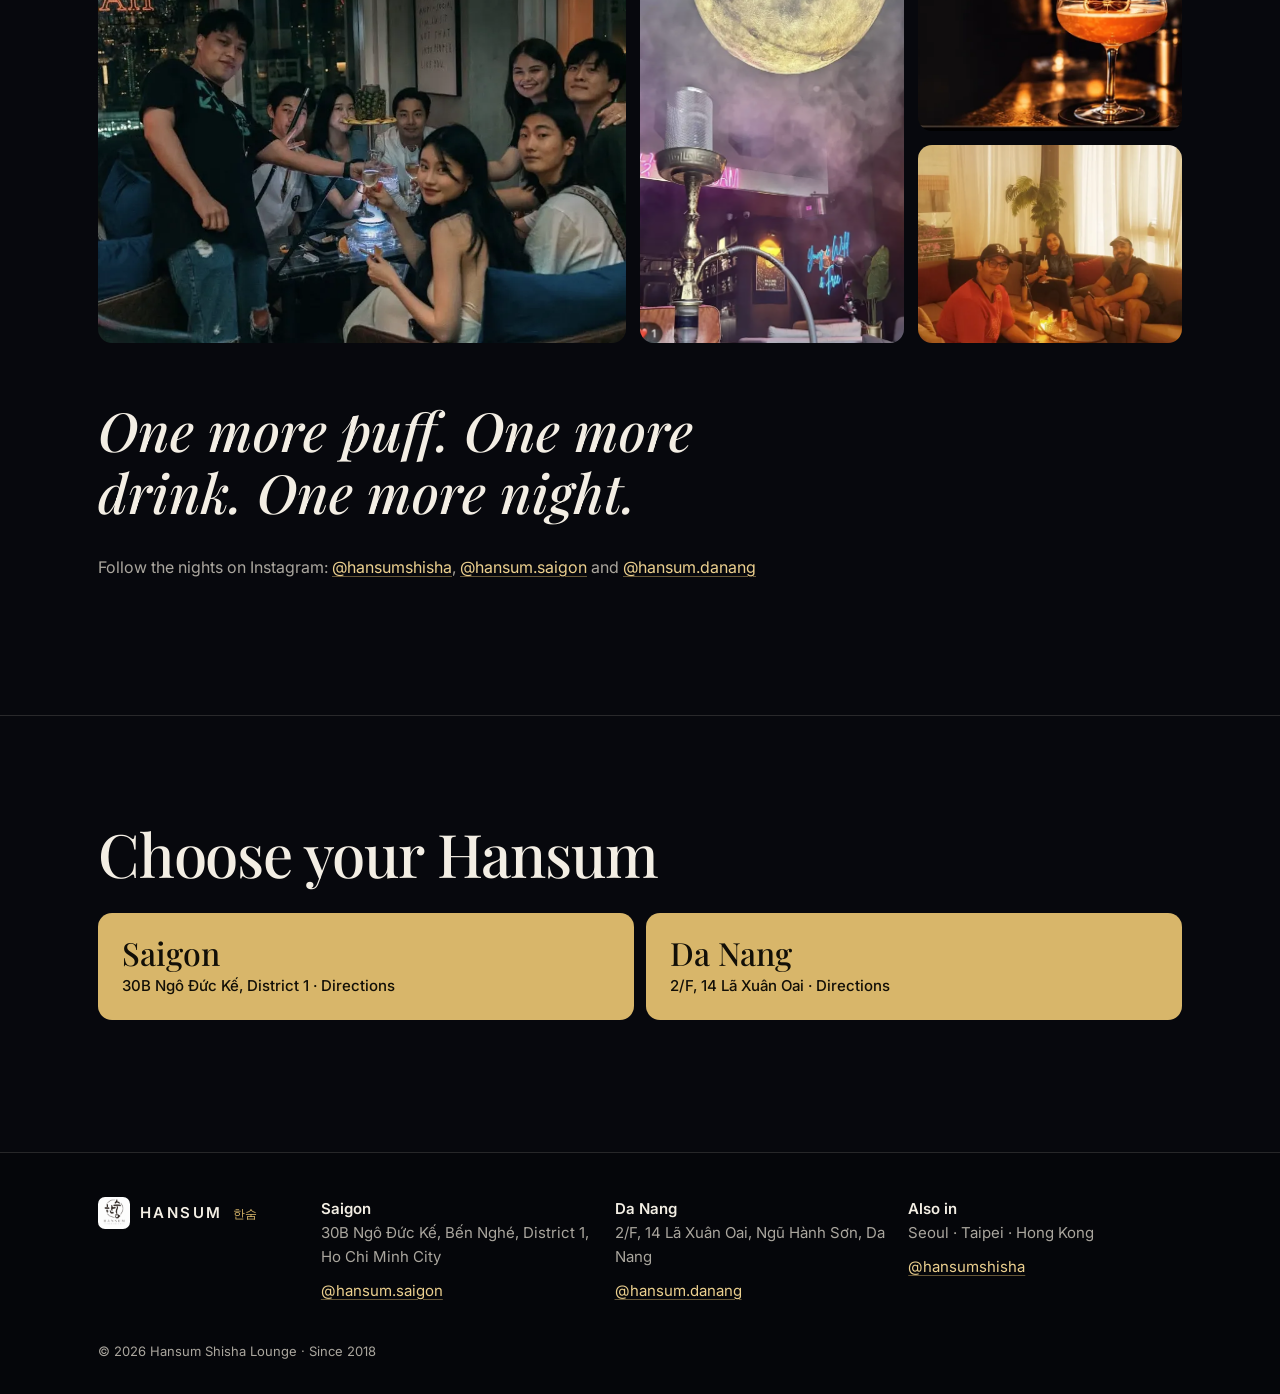
==== commit b28e38ba: "Website: homepage upgrade — locations first, menu preview, local SEO, 15x lighter Homepage only (ind" ====
--- a/index.html
+++ b/index.html
@@ -3,192 +3,269 @@
 <head>
 <meta charset="UTF-8">
 <meta name="viewport" content="width=device-width,initial-scale=1,viewport-fit=cover">
-<title>HANSUM — Shisha Lounge</title>
-<meta name="description" content="HANSUM Shisha Lounge — Korean-inspired shisha, cocktails and coffee. Explore our spaces and find us on Google Maps.">
+<title>Hansum Shisha Lounge · Saigon &amp; Da Nang</title>
+<meta name="description" content="Korean-inspired shisha lounge in Saigon (District 1) and Da Nang. Hansum Signature blends, cocktails and late nights. Find us on Google Maps.">
 <meta name="theme-color" content="#07080d">
-<meta property="og:title" content="HANSUM Shisha Lounge">
-<meta property="og:description" content="Take a breath. Shisha, cocktails and coffee.">
+<link rel="canonical" href="https://hansumshisha.com/">
 <meta property="og:type" content="website">
+<meta property="og:site_name" content="Hansum Shisha Lounge">
+<meta property="og:title" content="Hansum Shisha Lounge · Saigon & Da Nang">
+<meta property="og:description" content="Take a breath. Signature shisha blends, cocktails and late nights in Saigon and Da Nang.">
 <meta property="og:url" content="https://hansumshisha.com/">
-<link rel="canonical" href="https://hansumshisha.com/">
-<link rel="icon" href="images/logo.png">
+<meta property="og:image" content="https://hansumshisha.com/images/site/og-1200.jpg">
+<meta property="og:image:width" content="1200">
+<meta property="og:image:height" content="630">
+<meta property="og:image:alt" content="A guest exhales shisha smoke under pink Korean neon at Hansum">
+<meta name="twitter:card" content="summary_large_image">
+<link rel="icon" type="image/png" sizes="96x96" href="images/site/logo-96.png">
+<link rel="apple-touch-icon" href="images/site/logo-192.png">
 <link rel="preconnect" href="https://fonts.googleapis.com">
 <link rel="preconnect" href="https://fonts.gstatic.com" crossorigin>
-<link href="https://fonts.googleapis.com/css2?family=Inter:wght@400;500;600&family=Playfair+Display:ital,wght@0,500;0,600;1,500;1,600&display=swap" rel="stylesheet">
+<link href="https://fonts.googleapis.com/css2?family=Inter:wght@400;500;600&family=Playfair+Display:ital,wght@0,500;0,600;1,500&display=swap" rel="stylesheet">
+<link rel="preload" as="image" href="images/site/hero-720.webp" imagesrcset="images/site/hero-720.webp 720w, images/site/hero-1170.webp 1170w" imagesizes="100vw" fetchpriority="high">
 <link rel="stylesheet" href="style.css">
+<script type="application/ld+json">
+{
+  "@context": "https://schema.org",
+  "@graph": [
+    {
+      "@type": "Organization",
+      "@id": "https://hansumshisha.com/#org",
+      "name": "Hansum Shisha Lounge",
+      "alternateName": "HANSUM 한숨",
+      "url": "https://hansumshisha.com/",
+      "logo": "https://hansumshisha.com/images/site/logo-192.png",
+      "foundingDate": "2018",
+      "sameAs": ["https://www.instagram.com/hansumshisha/"]
+    },
+    {
+      "@type": "BarOrPub",
+      "@id": "https://hansumshisha.com/#saigon",
+      "name": "Hansum Shisha Lounge Saigon",
+      "parentOrganization": { "@id": "https://hansumshisha.com/#org" },
+      "url": "https://hansumshisha.com/#saigon",
+      "image": "https://hansumshisha.com/images/site/saigon-1000.webp",
+      "address": {
+        "@type": "PostalAddress",
+        "streetAddress": "30B Ngô Đức Kế, Bến Nghé, District 1",
+        "addressLocality": "Ho Chi Minh City",
+        "addressCountry": "VN"
+      },
+      "hasMap": "https://www.google.com/maps/search/?api=1&query=Hansum%20Shisha%20Lounge%2C%2030B%20Ng%C3%B4%20%C4%90%E1%BB%A9c%20K%E1%BA%BF%2C%20District%201%2C%20Ho%20Chi%20Minh%20City",
+      "sameAs": ["https://www.instagram.com/hansum.saigon/"]
+    },
+    {
+      "@type": "BarOrPub",
+      "@id": "https://hansumshisha.com/#danang",
+      "name": "Hansum Shisha Lounge Da Nang",
+      "parentOrganization": { "@id": "https://hansumshisha.com/#org" },
+      "url": "https://hansumshisha.com/#danang",
+      "image": "https://hansumshisha.com/images/site/danang-707.webp",
+      "address": {
+        "@type": "PostalAddress",
+        "streetAddress": "2/F, 14 Lã Xuân Oai, Ngũ Hành Sơn",
+        "addressLocality": "Da Nang",
+        "addressCountry": "VN"
+      },
+      "hasMap": "https://www.google.com/maps/search/?api=1&query=Hansum%20Da%20Nang%20Lounge%2C%202/F%2014%20%C4%90%C6%B0%E1%BB%9Dng%20L%C3%A3%20Xu%C3%A2n%20Oai%2C%20Ng%C5%A9%20H%C3%A0nh%20S%C6%A1n%2C%20%C4%90%C3%A0%20N%E1%BA%B5ng",
+      "sameAs": ["https://www.instagram.com/hansum.danang/"]
+    }
+  ]
+}
+</script>
 </head>
 <body>
-<div class="noise"></div>
+<a class="skip" href="#main">Skip to content</a>
 
 <header class="header">
-  <a class="brand" href="#home">
-    <img src="images/logo.png" alt="HANSUM Lounge">
-    <span>HANSUM <em>한숨</em></span>
+  <a class="brand" href="#top" aria-label="Hansum — back to top">
+    <img src="images/site/logo-96.png" alt="" width="36" height="36">
+    <span>HANSUM <em lang="ko">한숨</em></span>
   </a>
-  <nav>
-    <a href="#story">STORY</a>
-    <a href="hansum.html">SHISHA</a>
-    <a href="#coffee">COFFEE</a>
-    <a href="#cocktails">COCKTAILS</a>
-    <a href="#locations">LOCATIONS</a>
+  <nav class="nav" aria-label="Main">
+    <a href="#locations">Locations</a>
+    <a href="#menu">Menu</a>
+    <a href="#experience">Experience</a>
+    <a href="https://www.instagram.com/hansumshisha/" target="_blank" rel="noopener">Instagram</a>
   </nav>
-  <a class="header-cta" href="#locations">FIND US <span>↗</span></a>
-  <button class="menu-btn" aria-label="Open menu" aria-expanded="false" aria-controls="mobile-nav">☰</button>
+  <a class="btn btn--line btn--small header-cta" href="#locations">Find us</a>
+  <button class="menu-btn" type="button" aria-label="Open menu" aria-expanded="false" aria-controls="mobile-nav"><span></span><span></span></button>
 </header>
 
-<nav id="mobile-nav" class="mobile-nav" aria-label="Mobile navigation">
-  <a href="#story">STORY</a>
-  <a href="hansum.html">SHISHA</a>
-  <a href="#coffee">COFFEE</a>
-  <a href="#cocktails">COCKTAILS</a>
-  <a href="#locations">LOCATIONS</a>
-  <a class="mobile-nav-cta" href="#locations">FIND US <span>↗</span></a>
+<nav id="mobile-nav" class="mobile-nav" aria-label="Main" hidden>
+  <a href="#locations">Locations</a>
+  <a href="#menu">Menu</a>
+  <a href="#experience">Experience</a>
+  <a href="https://www.instagram.com/hansumshisha/" target="_blank" rel="noopener">Instagram</a>
+  <div class="mobile-nav__maps">
+    <a class="btn btn--gold" href="https://www.google.com/maps/search/?api=1&query=Hansum%20Shisha%20Lounge%2C%2030B%20Ng%C3%B4%20%C4%90%E1%BB%A9c%20K%E1%BA%BF%2C%20District%201%2C%20Ho%20Chi%20Minh%20City" target="_blank" rel="noopener">Saigon on Google Maps</a>
+    <a class="btn btn--gold" href="https://www.google.com/maps/search/?api=1&query=Hansum%20Da%20Nang%20Lounge%2C%202/F%2014%20%C4%90%C6%B0%E1%BB%9Dng%20L%C3%A3%20Xu%C3%A2n%20Oai%2C%20Ng%C5%A9%20H%C3%A0nh%20S%C6%A1n%2C%20%C4%90%C3%A0%20N%E1%BA%B5ng" target="_blank" rel="noopener">Da Nang on Google Maps</a>
+  </div>
 </nav>
-<div class="mobile-nav-backdrop"></div>
-
-<main>
-<section id="home" class="hero hero-single">
-  <div class="hero-panel hero-single-panel">
-    <img class="hero-main-image" src="images/hero-smoke.jpeg" alt="HANSUM shisha lounge experience">
-  </div>
-  <div class="hero-shade"></div>
-  <div class="hero-content">
-    <p class="eyebrow">KOREAN-INSPIRED SHISHA LOUNGE</p>
-    <h1>TAKE A<br><i>BREATH.</i></h1>
-    <p class="hero-copy">Premium shisha, −86°C coffee and late-night cocktails — crafted in the HANSUM way.</p>
-    <div class="hero-actions">
-      <a class="btn primary" href="#shisha">EXPLORE HANSUM</a>
-      <a class="btn ghost" href="#locations">LOCATIONS</a>
-    </div>
-  </div>
-  <div class="hero-meta"><span>HANSUM · SINCE 2018</span><span>SCROLL ↓</span></div>
-</section>
-
-<section id="story" class="section story omakase-section">
-  <div class="section-top"><span>01 / HANSUM OMAKASE</span><span>THE HANSUM WAY</span></div>
-  <div class="story-head">
-    <div>
-      <p class="eyebrow">SHISHA OMAKASE</p>
-      <h2>HANSUM<br><i>OMAKASE.</i></h2>
-    </div>
-    <div class="story-copy">
-      <p>Tell us what you like — fruity, creamy, refreshing or dark. We will do the rest.</p>
-      <p>Hansum is more than a shisha lounge. It’s a space to slow down, connect, and enjoy the moment.</p>
-      <p>Inspired by Seoul energy and the laid-back spirit of Vietnam, we bring together premium shisha, crafted cocktails and signature coffee.</p>
-    </div>
-  </div>
-</section>
-
-<section id="shisha" class="section shisha">
-  <div class="section-top"><span>02 / SHISHA EXPERIENCE</span><span>SHISHA OMAKASE</span></div>
-  <div class="shisha-head">
-    <div>
-      <h2>PACKED<br><i>YOUR WAY.</i></h2>
-    </div>
-    <p>Choose your bowl. Choose your flavour. Then let our team build the session around you — no fixed-price list, just the HANSUM experience.</p>
-  </div>
-
-  <div class="bowl-showcase website-bowls">
-    <div class="website-bowl-grid">
-      <div class="website-bowl-card">
-        <img src="images/cosmo-bowl.jpg" alt="Egyptian Bowl — Cosmo">
-        <div class="website-bowl-overlay"><span>EGYPTIAN BOWL</span><strong>COSMO</strong><em>Classic · Smooth</em></div>
-      </div>
-      <div class="website-bowl-card">
-        <img src="images/oblako-bowl.jpg" alt="Phunnel Bowl — Oblako">
-        <div class="website-bowl-overlay"><span>PHUNNEL BOWL</span><strong>OBLAKO</strong><em>Rich · Strong Intensity</em></div>
-      </div>
-    </div>
-  </div>
-</section>
-
-<section id="coffee" class="coffee">
-  <div class="coffee-copy section">
-    <div class="section-top"><span>03 / -86°C COFFEE</span><span>SIGNATURE</span></div>
-    <h2>−86°C<br><i>COFFEE</i></h2>
-    <div class="coffee-image-wrap coffee-image-below-title">
-      <img src="images/coffee-86-v5.jpeg" alt="HANSUM -86°C Coffee">
-    </div>
-    <p>A global coffee trend, brought to Vietnam and reimagined the HANSUM way. Cold, striking and made for the late-night crowd.</p>
-    <div class="coffee-list">
-      <span>−86° ESPRESSO</span><span>−86° DIRTY</span><span>−86° SAIGON</span>
-      <span>−86° SPANISH LATTE</span><span>−86° COCONUT</span>
-    </div>
-  </div>
-</section>
-
-<section id="cocktails" class="section cocktails">
-  <div class="section-top"><span>04 / SIGNATURE COCKTAILS</span><span>LATE NIGHT</span></div>
-  <div class="cocktail-copy cocktail-title-block">
-    <h2>ONE MORE<br><i>DRINK.</i></h2>
-    <div class="cocktail-image cocktail-image-below-title"><img src="images/cocktail.jpg" alt="HANSUM signature cocktails"></div>
-    <p>Signature cocktails with a Korean-inspired edge — bright, floral, tropical and made for the HANSUM night.</p>
-    <div class="cocktail-tags"><span>FLY TO THE MOON</span><span>DIAMOND BLOSSOM</span><span>MIDNIGHT SAKURA</span><span>TAMARIND SUNSET</span><span>COCONUT PASSION</span></div>
-  </div>
-</section>
-
-<section class="manifesto">
-  <div class="manifesto-bg"></div>
-  <div class="manifesto-content">
-    <p>ONE MORE PUFF.<br>ONE MORE DRINK.<br><i>ONE MORE NIGHT.</i></p>
-    <span>HANSUM 한숨</span>
-  </div>
-</section>
-
-<section id="locations" class="section locations">
-  <div class="section-top"><span>05 / LOCATIONS</span><span>ASIA</span></div>
-  <h2>FIND YOUR<br><i>HANSUM.</i></h2>
-  <div class="location-list">
-    <div class="location-row"><a class="location-main" href="https://www.google.com/maps/search/?api=1&query=Hansum+Shisha+Lounge+Seoul" target="_blank" rel="noopener"><span>SEOUL</span><small>SEOUL, KOREA · GOOGLE MAPS ↗</small></a><span class="location-ig empty">—</span><b>01</b></div>
-    <div class="location-row"><a class="location-main" href="https://www.google.com/maps/search/?api=1&query=Hansum+Taipei+Shisha+Lounge" target="_blank" rel="noopener"><span>TAIPEI</span><small>TAIPEI, TAIWAN · GOOGLE MAPS ↗</small></a><a class="location-ig" href="https://www.instagram.com/hansumtw/" target="_blank" rel="noopener">@HANSUMTW ↗</a><b>02</b></div>
-    <div class="location-row"><a class="location-main" href="https://www.google.com/maps/search/?api=1&query=Hansum+Causeway+Bay+Hong+Kong" target="_blank" rel="noopener"><span>CAUSEWAY BAY</span><small>HONG KONG · GOOGLE MAPS ↗</small></a><a class="location-ig" href="https://www.instagram.com/hansumhk/" target="_blank" rel="noopener">@HANSUMHK ↗</a><b>03</b></div>
-    <div class="location-row location-photo location-saigon"><a class="location-main" href="https://www.google.com/maps/search/?api=1&query=Hansum+Shisha+Lounge+Ho+Chi+Minh+City" target="_blank" rel="noopener"><span>SAIGON</span><small>HO CHI MINH CITY · GOOGLE MAPS ↗</small></a><a class="location-ig" href="https://www.instagram.com/hansum.saigon/" target="_blank" rel="noopener">@HANSUM.SAIGON ↗</a><b>04</b></div>
-    <div class="location-row new location-photo location-danang"><a class="location-main" href="https://www.google.com/maps/search/?api=1&query=Hansum+Da+Nang+Lounge%2C+2F+14+La+Xuan+Oai%2C+Da+Nang" target="_blank" rel="noopener"><span>DANANG</span><small>2/F 14 LÀ XUÂN OAI · GOOGLE MAPS ↗</small></a><a class="location-ig" href="https://www.instagram.com/hansum.danang/" target="_blank" rel="noopener">@HANSUM.DANANG ↗</a><b>05</b></div>
-  </div>
-</section>
-
-<section class="section reviews">
-  <div class="section-top"><span>06 / GOOGLE REVIEWS</span><span>REAL NIGHTS</span></div>
-  <div class="review-grid">
-    <div><div class="review-score">★★★★★</div><div class="stars">GOOGLE REVIEWS</div></div>
-    <div class="review-copy"><h2>HEAR IT FROM<br><i>THE GUESTS.</i></h2><p>See the latest guest photos, ratings and reviews for your nearest HANSUM location.</p><div class="review-links"><a class="review-link" href="https://www.google.com/maps/search/?api=1&query=Hansum+Shisha+Lounge+Seoul" target="_blank" rel="noopener">SEOUL ↗</a><a class="review-link" href="https://www.google.com/maps/search/?api=1&query=Hansum+Taipei+Shisha+Lounge" target="_blank" rel="noopener">TAIPEI ↗</a><a class="review-link" href="https://www.google.com/maps/search/?api=1&query=Hansum+Causeway+Bay+Hong+Kong" target="_blank" rel="noopener">HONG KONG ↗</a><a class="review-link" href="https://www.google.com/maps/search/?api=1&query=Hansum+Shisha+Lounge+Ho+Chi+Minh+City" target="_blank" rel="noopener">SAIGON ↗</a><a class="review-link" href="https://www.google.com/maps/search/?api=1&query=Hansum+Da+Nang+Lounge%2C+2F+14+La+Xuan+Oai%2C+Da+Nang" target="_blank" rel="noopener">DANANG ↗</a></div></div>
-  </div>
-</section>
-
-<section class="instagram">
-  <div class="section-top"><span>07 / INSTAGRAM</span><span>THE HANSUM NIGHT</span></div>
-  <div class="gallery-slideshow" aria-label="HANSUM gallery">
-    <button class="gallery-arrow gallery-prev" aria-label="Previous photo">‹</button>
-    <div class="gallery-stage">
-      <img class="gallery-slide active" src="images/gallery-01.jpeg" alt="HANSUM lounge atmosphere">
-      <img class="gallery-slide" src="images/gallery-02.jpeg" alt="HANSUM shisha and drinks">
-      <img class="gallery-slide" src="images/gallery-03.jpeg" alt="HANSUM lounge interior">
-      <img class="gallery-slide" src="images/gallery-04.jpeg" alt="HANSUM shisha lounge">
-      <img class="gallery-slide" src="images/gallery-05.jpeg" alt="HANSUM shisha experience">
-      <img class="gallery-slide" src="images/gallery-06.jpeg" alt="HANSUM interior">
-      <img class="gallery-slide" src="images/gallery-07.jpeg" alt="HANSUM lounge">
-      <img class="gallery-slide" src="images/gallery-08.jpeg" alt="HANSUM atmosphere">
-      <img class="gallery-slide" src="images/gallery-09.jpeg" alt="HANSUM shisha">
-      <img class="gallery-slide" src="images/gallery-10.jpeg" alt="HANSUM guests and shisha">
-      <img class="gallery-slide" src="images/gallery-11.jpeg" alt="HANSUM lounge atmosphere">
-      <img class="gallery-slide" src="images/gallery-12.jpeg" alt="HANSUM shisha lounge">
-      <img class="gallery-slide" src="images/gallery-13.jpeg" alt="HANSUM lounge night">
-    </div>
-    <button class="gallery-arrow gallery-next" aria-label="Next photo">›</button>
-    <div class="gallery-dots" aria-hidden="true">
-      <span class="dot active"></span><span class="dot"></span><span class="dot"></span><span class="dot"></span><span class="dot"></span><span class="dot"></span><span class="dot"></span><span class="dot"></span><span class="dot"></span><span class="dot"></span><span class="dot"></span><span class="dot"></span><span class="dot"></span>
-    </div>
-  </div>
-  <a class="insta-link" href="https://www.instagram.com/hansumshisha/" target="_blank" rel="noopener">FOLLOW @HANSUMSHISHA ↗</a>
+
+<main id="main">
+<section id="top" class="hero" aria-labelledby="hero-title">
+  <img class="hero__img" src="images/site/hero-720.webp" srcset="images/site/hero-720.webp 720w, images/site/hero-1170.webp 1170w" sizes="100vw" width="1170" height="1527" alt="A guest exhales shisha smoke under pink Korean neon at Hansum" fetchpriority="high">
+  <div class="hero__shade"></div>
+  <div class="hero__content">
+    <p class="hero__where">Shisha lounge · Saigon &amp; Da Nang</p>
+    <h1 id="hero-title">Take a breath.</h1>
+    <p class="hero__lede">Signature shisha blends, cocktails and long, easy nights — Korean-inspired, in the heart of Vietnam.</p>
+    <div class="hero__actions">
+      <a class="btn btn--gold" href="#locations">Choose your lounge</a>
+      <a class="btn btn--line" href="#menu">See the menu</a>
+    </div>
+  </div>
+</section>
+
+<section class="why" aria-labelledby="why-title">
+  <div class="wrap">
+    <div class="why__intro">
+      <p class="hangul" lang="ko" aria-hidden="true">한숨</p>
+      <div>
+        <h2 id="why-title">Slow down. We’ll handle the rest.</h2>
+        <p class="lead">In Korean, <i>hansum</i> is the breath you let out when you finally relax. That’s the whole idea: good shisha, good drinks, good company — since 2018.</p>
+      </div>
+    </div>
+    <ul class="why__points">
+      <li><h3>Hansum Signature</h3><p>Eight house blends, from creamy Jade Bean to woody Black Temple.</p></li>
+      <li><h3>Your session, your way</h3><p>Pick the leaf, the bowl and how strong you like it. Our team packs it for you.</p></li>
+      <li><h3>Cocktails &amp; late nights</h3><p>Signature cocktails, Korean soju and a room made for staying a little longer.</p></li>
+    </ul>
+  </div>
+</section>
+
+<section id="locations" class="locations" aria-labelledby="loc-title">
+  <div class="wrap">
+    <h2 id="loc-title">Two lounges. Pick yours.</h2>
+    <div class="loc-grid">
+      <article id="saigon" class="loc" aria-labelledby="saigon-title">
+        <img class="loc__img" src="images/site/saigon-640.webp" srcset="images/site/saigon-640.webp 640w, images/site/saigon-1000.webp 1000w" sizes="(min-width: 900px) 46vw, 100vw" width="1000" height="1311" alt="Hansum Saigon: the glowing moon and neon Hansum sign at the entrance" loading="lazy" decoding="async">
+        <div class="loc__body">
+          <h3 id="saigon-title">Saigon</h3>
+          <p class="loc__city">Ho Chi Minh City</p>
+          <address>30B Ngô Đức Kế, Bến Nghé, District 1</address>
+          <a class="btn btn--gold btn--block" href="https://www.google.com/maps/search/?api=1&query=Hansum%20Shisha%20Lounge%2C%2030B%20Ng%C3%B4%20%C4%90%E1%BB%A9c%20K%E1%BA%BF%2C%20District%201%2C%20Ho%20Chi%20Minh%20City" target="_blank" rel="noopener">Open in Google Maps</a>
+          <div class="loc__links">
+            <a href="#menu-saigon">Saigon menu highlights</a>
+            <a href="https://www.instagram.com/hansum.saigon/" target="_blank" rel="noopener">@hansum.saigon</a>
+          </div>
+        </div>
+      </article>
+      <article id="danang" class="loc" aria-labelledby="danang-title">
+        <img class="loc__img" src="images/site/danang-640.webp" srcset="images/site/danang-640.webp 640w, images/site/danang-707.webp 707w" sizes="(min-width: 900px) 46vw, 100vw" width="707" height="945" alt="Hansum Da Nang: a bright lounge with sofas and a shisha on the table" loading="lazy" decoding="async">
+        <div class="loc__body">
+          <h3 id="danang-title">Da Nang</h3>
+          <p class="loc__city">Ngũ Hành Sơn</p>
+          <address>2/F, 14 Lã Xuân Oai, Ngũ Hành Sơn</address>
+          <a class="btn btn--gold btn--block" href="https://www.google.com/maps/search/?api=1&query=Hansum%20Da%20Nang%20Lounge%2C%202/F%2014%20%C4%90%C6%B0%E1%BB%9Dng%20L%C3%A3%20Xu%C3%A2n%20Oai%2C%20Ng%C5%A9%20H%C3%A0nh%20S%C6%A1n%2C%20%C4%90%C3%A0%20N%E1%BA%B5ng" target="_blank" rel="noopener">Open in Google Maps</a>
+          <div class="loc__links">
+            <a href="#menu-danang">Da Nang menu highlights</a>
+            <a href="https://www.instagram.com/hansum.danang/" target="_blank" rel="noopener">@hansum.danang</a>
+          </div>
+        </div>
+      </article>
+    </div>
+    <p class="loc__more">Hansum is also in
+      <a href="https://www.google.com/maps/search/?api=1&query=Hansum+Shisha+Lounge+Seoul" target="_blank" rel="noopener">Seoul</a>,
+      <a href="https://www.google.com/maps/search/?api=1&query=Hansum+Taipei+Shisha+Lounge" target="_blank" rel="noopener">Taipei</a>
+      (<a href="https://www.instagram.com/hansumtw/" target="_blank" rel="noopener">@hansumtw</a>) and
+      <a href="https://www.google.com/maps/search/?api=1&query=Hansum+Causeway+Bay+Hong+Kong" target="_blank" rel="noopener">Causeway Bay, Hong Kong</a>
+      (<a href="https://www.instagram.com/hansumhk/" target="_blank" rel="noopener">@hansumhk</a>).</p>
+  </div>
+</section>
+
+<section id="menu" class="menu" aria-labelledby="menu-title">
+  <div class="wrap">
+    <div class="menu__head">
+      <h2 id="menu-title">A taste of the menu</h2>
+      <p class="lead">A few favourites. The full menu and prices are at the lounge — scan the QR code on your table.</p>
+    </div>
+
+    <h3 class="menu__label">Hansum Signature — our eight house blends</h3>
+    <ul class="sig-strip">
+      <li><img src="images/site/sig-jade-bean-480.webp" width="480" height="270" alt="" loading="lazy" decoding="async"><h4>Jade Bean</h4><p>Green bean · coconut · vanilla</p></li>
+      <li><img src="images/site/sig-tropical-bazaar-480.webp" width="480" height="270" alt="" loading="lazy" decoding="async"><h4>Tropical Bazaar</h4><p>Mango · passion fruit · pineapple</p></li>
+      <li><img src="images/site/sig-golden-citrus-480.webp" width="480" height="270" alt="" loading="lazy" decoding="async"><h4>Golden Citrus</h4><p>Orange · lemon</p></li>
+      <li><img src="images/site/sig-silk-rose-480.webp" width="480" height="270" alt="" loading="lazy" decoding="async"><h4>Silk Rose</h4><p>Rose · lychee</p></li>
+      <li><img src="images/site/sig-jasmine-honey-garden-480.webp" width="480" height="270" alt="" loading="lazy" decoding="async"><h4>Jasmine Honey Garden</h4><p>Jasmine tea · pear · honey</p></li>
+      <li><img src="images/site/sig-saigon-velvet-480.webp" width="480" height="270" alt="" loading="lazy" decoding="async"><h4>Saigon Velvet</h4><p>Coffee · coconut · vanilla · caramel</p></li>
+      <li><img src="images/site/sig-mango-moon-480.webp" width="480" height="270" alt="" loading="lazy" decoding="async"><h4>Mango Moon</h4><p>Mango sticky rice</p></li>
+      <li><img src="images/site/sig-black-temple-480.webp" width="480" height="270" alt="" loading="lazy" decoding="async"><h4>Black Temple</h4><p>Sandalwood · vanilla · black tea</p></li>
+    </ul>
+
+    <div class="menu__shisha">
+      <img src="images/site/bowls-640.webp" width="640" height="427" alt="Two shisha bowls side by side: a classic Egyptian bowl and a phunnel bowl" loading="lazy" decoding="async">
+      <div>
+        <h3 class="menu__label">Shisha, built around you</h3>
+        <p>Classic Blonde Leaf, Premium Dark Leaf, a fresh fruit head or a Hansum Signature blend. Choose an Egyptian bowl for a smooth, classic session or a phunnel bowl for a richer, stronger one.</p>
+      </div>
+    </div>
+
+    <div class="menu__branches">
+      <div id="menu-saigon" class="branch-menu">
+        <h3>In Saigon</h3>
+        <p class="branch-menu__kicker">Signature cocktails, named after the planets</p>
+        <p class="tags">Tokyo by Night · Fly to the Moon · Cocotini · Old But Gold · Sunny Sour · California Gold · Umamamia · Diamond Blossom</p>
+        <img src="images/site/cocktail-neon-640.webp" width="640" height="853" alt="A Hansum signature cocktail held up against the glowing Hansum neon logo" loading="lazy" decoding="async">
+      </div>
+      <div id="menu-danang" class="branch-menu">
+        <h3>In Da Nang</h3>
+        <p class="branch-menu__kicker">Signature cocktails</p>
+        <p class="tags">Fly to the Moon · Diamond Blossom · Midnight Sakura · Tamarind Sunset · Coconut Passion · Sea Breeze</p>
+        <p class="branch-menu__kicker">−86°C frozen coffee</p>
+        <p class="tags">Espresso · Dirty · Saigon · Spanish Latte · Coconut</p>
+        <img src="images/site/coffee-86-640.webp" width="640" height="960" alt="Three −86°C frozen coffees in frosted cups: dirty coffee, matcha and coffee" loading="lazy" decoding="async">
+      </div>
+    </div>
+  </div>
+</section>
+
+<section id="experience" class="experience" aria-labelledby="exp-title">
+  <div class="wrap">
+    <h2 id="exp-title">What a Hansum night looks like</h2>
+    <div class="mosaic">
+      <img class="m1" src="images/site/friends-640.webp" srcset="images/site/friends-640.webp 640w, images/site/friends-1000.webp 1000w" sizes="(min-width: 900px) 60vw, 100vw" width="1000" height="656" alt="A group of friends sharing shisha and drinks at Hansum" loading="lazy" decoding="async">
+      <img class="m2" src="images/site/moon-640.webp" srcset="images/site/moon-640.webp 640w, images/site/moon-1000.webp 1000w" sizes="(min-width: 900px) 34vw, 50vw" width="1000" height="1310" alt="Shisha smoke drifting under a glowing moon lamp" loading="lazy" decoding="async">
+      <img class="m3" src="images/site/cocktail-glass-640.webp" srcset="images/site/cocktail-glass-640.webp 640w, images/site/cocktail-glass-768.webp 768w" sizes="(min-width: 900px) 30vw, 50vw" width="768" height="523" alt="An orange cocktail with a dried citrus garnish in candlelight" loading="lazy" decoding="async">
+      <img class="m4" src="images/site/couch-640.webp" srcset="images/site/couch-640.webp 640w, images/site/couch-864.webp 864w" sizes="(min-width: 900px) 22vw, 50vw" width="864" height="1536" alt="Three guests relaxing on a sofa with shisha" loading="lazy" decoding="async">
+      <img class="m5" src="images/site/couple-640.webp" srcset="images/site/couple-640.webp 640w, images/site/couple-864.webp 864w" sizes="(min-width: 900px) 22vw, 50vw" width="864" height="1536" alt="A smiling couple sharing a shisha at Hansum" loading="lazy" decoding="async">
+    </div>
+    <blockquote class="pull">One more puff. One more drink. One more night.</blockquote>
+    <p class="social">Follow the nights on Instagram:
+      <a href="https://www.instagram.com/hansumshisha/" target="_blank" rel="noopener">@hansumshisha</a>,
+      <a href="https://www.instagram.com/hansum.saigon/" target="_blank" rel="noopener">@hansum.saigon</a> and
+      <a href="https://www.instagram.com/hansum.danang/" target="_blank" rel="noopener">@hansum.danang</a></p>
+  </div>
+</section>
+
+<section class="final" aria-labelledby="final-title">
+  <div class="wrap">
+    <h2 id="final-title">Choose your Hansum</h2>
+    <div class="final__actions">
+      <a class="final__btn" href="https://www.google.com/maps/search/?api=1&query=Hansum%20Shisha%20Lounge%2C%2030B%20Ng%C3%B4%20%C4%90%E1%BB%A9c%20K%E1%BA%BF%2C%20District%201%2C%20Ho%20Chi%20Minh%20City" target="_blank" rel="noopener"><b>Saigon</b><span>30B Ngô Đức Kế, District 1 · Directions</span></a>
+      <a class="final__btn" href="https://www.google.com/maps/search/?api=1&query=Hansum%20Da%20Nang%20Lounge%2C%202/F%2014%20%C4%90%C6%B0%E1%BB%9Dng%20L%C3%A3%20Xu%C3%A2n%20Oai%2C%20Ng%C5%A9%20H%C3%A0nh%20S%C6%A1n%2C%20%C4%90%C3%A0%20N%E1%BA%B5ng" target="_blank" rel="noopener"><b>Da Nang</b><span>2/F, 14 Lã Xuân Oai · Directions</span></a>
+    </div>
+  </div>
 </section>
 </main>
 
-<footer>
-  <div class="footer-brand"><img src="images/logo.png" alt=""><span>HANSUM</span></div>
-  <div class="footer-right"><span>KOREA · TAIWAN · HONG KONG · VIETNAM · DANANG</span><span>SHISHA · COCKTAILS · COFFEE</span><span>© 2026 HANSUM SHISHA LOUNGE</span></div>
+<footer class="footer">
+  <div class="wrap footer__inner">
+    <div class="footer__brand"><img src="images/site/logo-96.png" alt="" width="32" height="32" loading="lazy"><span>HANSUM <em lang="ko">한숨</em></span></div>
+    <div class="footer__cols">
+      <p><b>Saigon</b><br>30B Ngô Đức Kế, Bến Nghé, District 1, Ho Chi Minh City<br><a href="https://www.instagram.com/hansum.saigon/" target="_blank" rel="noopener">@hansum.saigon</a></p>
+      <p><b>Da Nang</b><br>2/F, 14 Lã Xuân Oai, Ngũ Hành Sơn, Da Nang<br><a href="https://www.instagram.com/hansum.danang/" target="_blank" rel="noopener">@hansum.danang</a></p>
+      <p><b>Also in</b><br>Seoul · Taipei · Hong Kong<br><a href="https://www.instagram.com/hansumshisha/" target="_blank" rel="noopener">@hansumshisha</a></p>
+    </div>
+    <p class="footer__legal">© 2026 Hansum Shisha Lounge · Since 2018</p>
+  </div>
 </footer>
 
-<div class="mobile-cta"><a class="find" href="#locations">FIND HANSUM ↗</a><a class="ig" href="https://www.instagram.com/hansumshisha/" target="_blank" rel="noopener">INSTAGRAM ↗</a></div>
-<script src="script.js"></script>
+<div class="dock" aria-hidden="true">
+  <a class="btn btn--gold" href="#locations" tabindex="-1">Get directions</a>
+  <a class="btn btn--line" href="#menu" tabindex="-1">Menu</a>
+</div>
+<script src="script.js" defer></script>
 </body>
 </html>
--- a/style.css
+++ b/style.css
@@ -1,126 +1,196 @@
-:root{--bg:#07080d;--bg2:#0d1018;--text:#f5f1e9;--muted:#a9abb2;--gold:#d8b66a;--line:rgba(255,255,255,.12);--cyan:#67d9ff;--pink:#ff6fb3;--max:1320px}*{box-sizing:border-box}html{scroll-behavior:smooth}body{margin:0;background:var(--bg);color:var(--text);font-family:Inter,Arial,sans-serif;line-height:1.55}.noise{position:fixed;inset:0;pointer-events:none;opacity:.035;background-image:url("data:image/svg+xml,%3Csvg viewBox='0 0 160 160' xmlns='http://www.w3.org/2000/svg'%3E%3Cfilter id='n'%3E%3CfeTurbulence type='fractalNoise' baseFrequency='.9' numOctaves='2' stitchTiles='stitch'/%3E%3C/filter%3E%3Crect width='100%25' height='100%25' filter='url(%23n)' opacity='.55'/%3E%3C/svg%3E");z-index:20}.header{position:fixed;z-index:30;top:0;left:0;right:0;height:78px;padding:0 34px;display:flex;align-items:center;justify-content:space-between;background:linear-gradient(180deg,rgba(5,6,10,.92),rgba(5,6,10,.18));backdrop-filter:blur(10px)}.brand{display:flex;align-items:center;gap:10px;color:#fff;text-decoration:none;letter-spacing:.12em;font-weight:600}.brand img{width:35px;height:35px;object-fit:contain}.brand em{font-family:"Playfair Display",serif;color:var(--gold);font-style:normal;font-size:.72em;margin-left:4px}.header nav{display:flex;gap:28px}.header nav a,.header-cta{color:#e7e5df;text-decoration:none;font-size:11px;letter-spacing:.18em}.header nav a:hover,.header-cta:hover{color:var(--gold)}.header-cta{border:1px solid var(--line);padding:10px 14px}.menu-btn{display:none;background:none;border:0;color:#fff;font-size:22px}.hero{min-height:100svh;position:relative;overflow:hidden}.hero-main-image{width:100%;height:100%;object-fit:cover;display:block}.hero-panel{position:absolute;inset:0}.hero-shade{position:absolute;inset:0;background:linear-gradient(90deg,rgba(4,5,9,.82) 0%,rgba(4,5,9,.36) 48%,rgba(4,5,9,.3) 100%),linear-gradient(0deg,rgba(4,5,9,.72),transparent 40%)}.hero-content{position:absolute;left:max(7vw,32px);top:50%;transform:translateY(-43%);max-width:720px}.eyebrow,.section-top{font-size:10px;letter-spacing:.22em;color:#aaaeb8}.hero h1{font:500 clamp(62px,10vw,145px)/.82 "Playfair Display",serif;margin:22px 0 28px;letter-spacing:-.045em}.hero h1 i,.section h2 i{color:var(--gold);font-style:italic}.hero-copy{font-size:16px;color:#ddd9d1;max-width:430px}.hero-actions{display:flex;gap:12px;margin-top:30px}.btn{display:inline-flex;padding:13px 19px;text-decoration:none;font-size:10px;letter-spacing:.18em}.btn.primary{background:var(--gold);color:#090a0e}.btn.ghost{border:1px solid rgba(255,255,255,.3);color:#fff}.hero-meta{position:absolute;bottom:28px;left:34px;right:34px;display:flex;justify-content:space-between;font-size:9px;letter-spacing:.18em;color:#b8bac1}.section{max-width:var(--max);margin:auto;padding:110px 6vw}.section-top{display:flex;justify-content:space-between;border-top:1px solid var(--line);padding-top:15px}.story{min-height:70vh}.story-head{display:grid;grid-template-columns:1.2fr .8fr;gap:8vw;margin-top:65px}.section h2{font:500 clamp(44px,6vw,84px)/.94 "Playfair Display",serif;letter-spacing:-.035em;margin:0}.story-copy{color:#bfc0c6;max-width:510px;font-size:15px}.story-copy p{margin:0 0 25px}.shisha{background:linear-gradient(180deg,#090b11,#0b0e15)}.shisha-head{display:flex;justify-content:space-between;gap:60px;align-items:end;margin:55px 0}.shisha-head p{max-width:430px;color:var(--muted);font-size:14px}.bowl-showcase{display:grid;grid-template-columns:1.35fr .65fr;min-height:600px}.bowl-visual{position:relative;min-height:540px;overflow:hidden}.bowl-visual img{width:100%;height:100%;object-fit:cover;display:block;filter:saturate(.86)}.visual-label{position:absolute;left:22px;bottom:20px;background:rgba(5,6,10,.7);padding:10px 13px;font-size:9px;letter-spacing:.18em}.bowl-info{padding:10px 0 10px 45px;display:flex;flex-direction:column}.bowl-info article{display:grid;grid-template-columns:42px 1fr;gap:15px;padding:30px 0;border-bottom:1px solid var(--line)}.bowl-info .num{color:var(--gold);font-size:10px}.bowl-info small{font-size:9px;letter-spacing:.18em;color:#a9abb2}.bowl-info h3{font:500 33px "Playfair Display",serif;margin:4px 0}.bowl-info p{margin:0;color:#9699a3;font-size:12px}.bowl-info .note{border:0}.coffee{display:grid;grid-template-columns:1fr 1fr;background:#0a0b10}.coffee-image-wrap{position:relative;min-height:720px;overflow:hidden}.coffee-image-wrap img{width:100%;height:100%;object-fit:cover;display:block}.coffee-image-wrap:after{content:"";position:absolute;inset:0;background:linear-gradient(90deg,rgba(5,6,9,.05),#0a0b10)}.degree{position:absolute;z-index:2;right:7%;top:7%;font:500 clamp(52px,8vw,110px) "Playfair Display",serif;color:#fff}.degree span{font-size:.45em;color:var(--cyan)}.coffee-copy{margin:0;padding-top:110px}.coffee-copy p{max-width:430px;color:var(--muted);margin:30px 0}.coffee-list{display:flex;flex-wrap:wrap;gap:8px}.coffee-list span{border:1px solid var(--line);padding:9px 12px;font-size:9px;letter-spacing:.14em;color:#d8d8dc}.manifesto{min-height:65vh;position:relative;display:grid;place-items:center;text-align:center;overflow:hidden}.manifesto-bg{position:absolute;inset:0;background:linear-gradient(rgba(5,6,10,.35),rgba(5,6,10,.85)),url("images/hero-smoke.jpeg") center/cover;filter:saturate(.6)}.manifesto-content{position:relative;z-index:1}.manifesto-content p{font:500 clamp(42px,6vw,82px)/.94 "Playfair Display",serif;margin:0}.manifesto-content i{color:var(--gold)}.manifesto-content span{display:block;margin-top:28px;font-size:10px;letter-spacing:.3em;color:#aaa}.locations{padding-bottom:120px}.locations h2{margin:55px 0 45px}.location-list{border-top:1px solid var(--line)}.location-row{display:grid;grid-template-columns:1.05fr 1fr .8fr 50px;align-items:center;padding:22px 10px;border-bottom:1px solid var(--line);transition:.25s}.location-row:hover{background:#11151e}.location-main{display:contents;color:#fff;text-decoration:none}.location-row .location-main span{font:500 30px "Playfair Display",serif}.location-list small{font-size:9px;letter-spacing:.13em;color:#92959e}.location-ig{font-style:normal;font-size:9px;letter-spacing:.13em;text-align:right;color:var(--gold);text-decoration:none}.location-ig.empty{color:#555}.location-row b{font-size:9px;color:#777;text-align:right}.location-row.new{background:linear-gradient(90deg,rgba(216,182,106,.13),transparent)}.location-row.new .location-main span{color:var(--gold)}.reviews{background:#0c0f16}.review-grid{display:grid;grid-template-columns:1fr 1fr;gap:50px;align-items:end;margin-top:55px}.review-score{font:500 clamp(58px,8vw,100px) "Playfair Display",serif}.stars{letter-spacing:.2em;color:var(--gold);font-size:17px}.review-copy{color:var(--muted);max-width:440px}.review-links{display:flex;gap:10px;flex-wrap:wrap;margin-top:22px}.review-link{border:1px solid var(--line);padding:12px 15px;color:#eee;text-decoration:none;font-size:9px;letter-spacing:.15em}.cocktails{background:#090b10}.cocktail-grid{display:grid;grid-template-columns:1fr 1fr;gap:45px;align-items:center;margin-top:55px}.cocktail-image{min-height:600px;overflow:hidden}.cocktail-image img{width:100%;height:100%;object-fit:cover}.cocktail-copy p{color:var(--muted);max-width:420px;margin:25px 0}.cocktail-tags{display:flex;flex-wrap:wrap;gap:9px}.cocktail-tags span{font-size:9px;letter-spacing:.15em;border-bottom:1px solid var(--gold);padding-bottom:7px}.instagram{padding:110px 6vw;text-align:center;background:#07080d}.instagram .section-top{max-width:var(--max);margin:auto}.gallery-slideshow{max-width:980px;margin:50px auto 25px;position:relative}.gallery-stage{aspect-ratio:16/10;overflow:hidden;background:#0d1018}.gallery-slide{width:100%;height:100%;object-fit:cover;display:none}.gallery-slide.active{display:block;animation:fade .7s ease}.gallery-arrow{position:absolute;z-index:2;top:50%;transform:translateY(-50%);width:42px;height:42px;border-radius:50%;border:1px solid rgba(255,255,255,.25);background:rgba(0,0,0,.45);color:#fff;font-size:27px}.gallery-prev{left:15px}.gallery-next{right:15px}.gallery-dots{position:absolute;left:0;right:0;bottom:15px;display:flex;justify-content:center;gap:6px}.dot{width:5px;height:5px;background:#777;border-radius:50%}.dot.active{background:#fff}.insta-link{display:inline-block;color:var(--gold);text-decoration:none;font-size:10px;letter-spacing:.18em}.instagram:before{content:""}.footer{border-top:1px solid var(--line)}footer{padding:35px 34px;display:flex;justify-content:space-between;align-items:center;border-top:1px solid var(--line);background:#05060a}.footer-brand{display:flex;align-items:center;gap:10px;letter-spacing:.15em}.footer-brand img{width:30px;height:30px;object-fit:contain}.footer-right{display:flex;gap:35px;font-size:8px;letter-spacing:.14em;color:#777a83}.footer-legal{margin-top:10px;font-size:8px;color:#666}.mobile-cta{display:none}.mobile-nav,.mobile-nav-backdrop{display:none}@keyframes fade{from{opacity:0}to{opacity:1}}@media(max-width:800px){.header{height:65px;padding:0 18px}.brand span{font-size:13px}.header nav,.header-cta{display:none}.menu-btn{display:block;position:relative;z-index:32}
-.mobile-nav-backdrop{position:fixed;inset:0;z-index:29;background:rgba(4,5,9,.6);opacity:0;pointer-events:none;transition:opacity .25s ease}
-.mobile-nav{display:flex;flex-direction:column;position:fixed;z-index:30;top:65px;right:0;height:calc(100% - 65px);width:min(78vw,320px);padding:26px 26px calc(26px + env(safe-area-inset-bottom));gap:6px;background:rgba(7,8,13,.98);backdrop-filter:blur(10px);border-left:1px solid var(--line);transform:translateX(100%);transition:transform .28s ease;overflow-y:auto}
-.mobile-nav a{color:#e7e5df;text-decoration:none;font-size:13px;letter-spacing:.16em;padding:14px 4px;border-bottom:1px solid var(--line)}
-.mobile-nav a:active{color:var(--gold)}
-.mobile-nav-cta{margin-top:14px;text-align:center;background:var(--gold);color:#090a0e!important;border:0!important;font-size:11px;letter-spacing:.18em}
-body.menu-open .mobile-nav{transform:translateX(0)}
-body.menu-open .mobile-nav-backdrop{opacity:1;pointer-events:auto}
-body.menu-open{overflow:hidden}.hero-content{left:22px;right:22px}.hero h1{font-size:72px}.hero-main-image{object-position:56% center}.hero-meta{left:18px;right:18px}.section{padding:78px 22px}.story-head,.review-grid,.cocktail-grid,.bowl-showcase,.coffee{grid-template-columns:1fr}.story-head{gap:38px;margin-top:45px}.shisha-head{display:block;margin:45px 0 30px}.bowl-showcase{min-height:0;padding-bottom:105px}.bowl-visual{min-height:430px}.bowl-info{padding:5px 0}.bowl-info article{padding:22px 0}.coffee-image-wrap{min-height:520px}.coffee-copy{padding-top:70px}.degree{font-size:70px}.location-row{grid-template-columns:1fr 34px;gap:7px}.location-row .location-main{display:grid;grid-template-columns:1fr}.location-row .location-ig{grid-column:1;grid-row:3;text-align:left;margin-top:3px}.location-row b{grid-column:2;grid-row:1}.location-list a small{grid-column:1}.location-list a span{font-size:25px}.location-list b{grid-column:2;grid-row:1}.review-grid{gap:30px}.cocktail-image{min-height:480px}.gallery-stage{aspect-ratio:4/5}.gallery-arrow{width:36px;height:36px}.gallery-prev{left:8px}.gallery-next{right:8px}footer{display:block;padding:28px 22px}.footer-right{display:block;margin-top:18px}.footer-right span{display:block;margin-top:7px}.mobile-cta{position:fixed;display:flex;z-index:25;bottom:0;left:0;right:0;background:rgba(5,6,10,.94);border-top:1px solid var(--line);padding:9px 12px calc(9px + env(safe-area-inset-bottom));gap:8px}.mobile-cta a{flex:1;text-align:center;padding:12px 8px;text-decoration:none;font-size:9px;letter-spacing:.15em}.mobile-cta .find{background:var(--gold);color:#05060a}.mobile-cta .ig{border:1px solid var(--line);color:#fff}body{padding-bottom:78px}.shisha{padding-bottom:175px}.bowl-info{padding-bottom:90px}.manifesto{min-height:70vh}.coffee-copy{padding-bottom:70px}.locations{padding-bottom:150px}.reviews{padding-bottom:150px}.cocktails{padding-bottom:150px}.instagram{padding-bottom:150px}}
+/* Hansum public website (index.html only — the order pages use css/order.css).
+   Mobile first. One token set; spend the boldness on the hero photo and the 한숨 mark, keep the rest quiet. */
+:root {
+  --night: #07080d;      /* page */
+  --ink: #0e1119;        /* raised surfaces */
+  --smoke: #f3eee4;      /* text */
+  --mist: #aaa69e;       /* secondary text (≥ 7:1 on --night) */
+  --gold: #d8b66a;       /* actions, accents */
+  --gold-hi: #ecd08f;
+  --neon: #ff6fb3;       /* only the 한숨 mark + focus */
+  --line: rgba(243, 238, 228, .14);
+  --serif: "Playfair Display", Georgia, "Times New Roman", serif;
+  --sans: Inter, system-ui, -apple-system, "Segoe UI", Arial, sans-serif;
+  --r: 14px;             /* cards + images */
+  --r-btn: 999px;
+  --wrap: 1180px;
+  --gut: clamp(20px, 5vw, 48px);
+  --sec: clamp(72px, 11vw, 132px);
+  --h2: clamp(34px, 6.2vw, 60px);
+  --header: 64px;
+  --dock: 0px;
+}
+*, *::before, *::after { box-sizing: border-box; }
+html { scroll-behavior: smooth; scroll-padding-top: calc(var(--header) + 12px); -webkit-text-size-adjust: 100%; }
+body { margin: 0; background: var(--night); color: var(--smoke); font: 400 16px/1.6 var(--sans); -webkit-font-smoothing: antialiased; overflow-x: hidden; }
+img { display: block; max-width: 100%; height: auto; }
+a { color: inherit; }
+h1, h2, h3, h4 { margin: 0; font-weight: 500; }
+h2 { font: 500 var(--h2)/1.05 var(--serif); letter-spacing: -.02em; text-wrap: balance; }
+p { margin: 0; }
+.wrap { max-width: var(--wrap); margin: 0 auto; padding: 0 var(--gut); }
+.lead { color: var(--mist); font-size: clamp(16px, 1.6vw, 18px); max-width: 60ch; }
+:focus-visible { outline: 2px solid var(--neon); outline-offset: 3px; border-radius: 4px; }
+.skip { position: absolute; left: 12px; top: -60px; z-index: 100; background: var(--gold); color: var(--night); padding: 10px 16px; border-radius: 8px; font-weight: 600; text-decoration: none; }
+.skip:focus { top: 12px; }
 
-/* Website bowl showcase: use the same Cosmo / Oblako photos as the order page. */
-.website-bowls{display:block;min-height:0}
-.website-bowl-grid{display:grid;grid-template-columns:1fr 1fr;gap:18px}
-.website-bowl-card{position:relative;min-height:620px;overflow:hidden;background:#0a0c12;border:1px solid var(--line)}
-.website-bowl-card img{width:100%;height:100%;min-height:620px;object-fit:cover;display:block;filter:saturate(.9)}
-.website-bowl-card:after{content:"";position:absolute;inset:0;background:linear-gradient(180deg,rgba(5,6,10,.05) 35%,rgba(5,6,10,.78) 100%);pointer-events:none}
-.website-bowl-overlay{position:absolute;z-index:1;left:28px;right:28px;bottom:28px}
-.website-bowl-overlay span{display:block;color:#c5c7cf;font-size:9px;letter-spacing:.25em}
-.website-bowl-overlay strong{display:block;font:500 clamp(38px,5vw,64px)/1 "Playfair Display",serif;margin:7px 0 10px}
-.website-bowl-overlay em{display:block;color:#d8b66a;font-style:normal;font-size:10px;letter-spacing:.16em}
-.website-bowls .bowl-info{padding:18px 0 10px;display:grid;grid-template-columns:1fr 1fr;column-gap:45px}
-.website-bowls .bowl-info .note{grid-column:1 / -1}
-@media(max-width:800px){.website-bowl-grid{grid-template-columns:1fr;gap:14px}.website-bowl-card,.website-bowl-card img{min-height:520px;height:520px}.website-bowl-overlay{left:22px;right:22px;bottom:22px}.website-bowls .bowl-info{display:flex;padding:5px 0 90px}.website-bowls .bowl-info .note{grid-column:auto}}
+/* buttons */
+.btn { display: inline-flex; align-items: center; justify-content: center; min-height: 48px; padding: 0 24px; border-radius: var(--r-btn); font: 600 15px/1.2 var(--sans); letter-spacing: .01em; text-decoration: none; text-align: center; transition: background-color .2s, color .2s, border-color .2s; }
+.btn--gold { background: var(--gold); color: #120f07; }
+.btn--gold:hover { background: var(--gold-hi); }
+.btn--line { border: 1px solid rgba(243, 238, 228, .45); color: var(--smoke); background: rgba(7, 8, 13, .25); }
+.btn--line:hover { border-color: var(--gold); color: var(--gold-hi); }
+.btn--small { min-height: 40px; padding: 0 18px; font-size: 14px; }
+.btn--block { width: 100%; }
 
-/* v5.6.15 — clean duplicate bowl info and elevate HANSUM OMAKASE */
-.website-omakase-copy{display:block;padding:28px 0 80px}
-.website-omakase-copy .note{padding:0;border:0}
-.website-omakase-copy .note small{display:block;color:#d8b66a;letter-spacing:.28em;font-size:10px;margin-bottom:10px}
-.website-omakase-copy .note h3{font-size:clamp(42px,6vw,72px);margin:0 0 14px;line-height:1}
-.website-omakase-copy .note p{max-width:650px;font-size:14px;line-height:1.7}
-@media(max-width:800px){.website-omakase-copy{padding:22px 0 95px}.website-omakase-copy .note h3{font-size:42px}.website-omakase-copy .note p{font-size:13px;max-width:100%}}
+/* header */
+.header { position: fixed; z-index: 40; inset: 0 0 auto 0; height: calc(var(--header) + env(safe-area-inset-top)); padding: env(safe-area-inset-top) var(--gut) 0; display: flex; align-items: center; gap: 24px; background: linear-gradient(180deg, rgba(7, 8, 13, .9), rgba(7, 8, 13, 0)); transition: background-color .25s; }
+.header.is-solid { background: rgba(7, 8, 13, .94); border-bottom: 1px solid var(--line); }
+.brand { display: flex; align-items: center; gap: 10px; text-decoration: none; font-weight: 600; letter-spacing: .16em; font-size: 15px; margin-right: auto; min-height: 44px; }
+.brand img { width: 36px; height: 36px; border-radius: 8px; }
+.brand em, .footer__brand em { font: 500 .8em var(--serif); font-style: normal; color: var(--gold); letter-spacing: 0; margin-left: 4px; }
+.nav { display: none; gap: 28px; }
+.nav a { text-decoration: none; font-size: 15px; color: rgba(243, 238, 228, .86); padding: 10px 0; }
+.nav a:hover { color: var(--gold-hi); }
+.header-cta { display: none; }
+.menu-btn { width: 44px; height: 44px; margin-right: -10px; border: 0; background: none; display: grid; place-content: center; gap: 7px; cursor: pointer; }
+.menu-btn span { display: block; width: 22px; height: 2px; background: var(--smoke); border-radius: 2px; transition: transform .25s; }
+.menu-open .menu-btn span:first-child { transform: translateY(4.5px) rotate(45deg); }
+.menu-open .menu-btn span:last-child { transform: translateY(-4.5px) rotate(-45deg); }
+.mobile-nav { position: fixed; z-index: 35; inset: 0; padding: calc(var(--header) + env(safe-area-inset-top) + 16px) var(--gut) calc(24px + env(safe-area-inset-bottom)); background: rgba(7, 8, 13, .98); display: flex; flex-direction: column; overflow-y: auto; }
+.mobile-nav[hidden] { display: none; }
+.mobile-nav > a { font: 500 30px/1.2 var(--serif); text-decoration: none; padding: 14px 0; border-bottom: 1px solid var(--line); }
+.mobile-nav__maps { margin-top: auto; padding-top: 28px; display: grid; gap: 10px; }
+.menu-open { overflow: hidden; }
 
-/* v5.7 preview — unified 01–07 section hierarchy */
-.section-top span:first-child{
-  font-size:clamp(18px,1.5vw,22px);
-  letter-spacing:.22em;
+/* hero */
+.hero { position: relative; min-height: 100svh; display: flex; align-items: flex-end; overflow: hidden; isolation: isolate; }
+.hero__img { position: absolute; inset: 0; width: 100%; height: 100%; object-fit: cover; object-position: 58% 30%; z-index: -2; }
+.hero__shade { position: absolute; inset: 0; z-index: -1; background: linear-gradient(180deg, rgba(7, 8, 13, .55) 0%, rgba(7, 8, 13, .05) 30%, rgba(7, 8, 13, .55) 58%, rgba(7, 8, 13, .96) 100%); }
+.hero__content { width: 100%; max-width: var(--wrap); margin: 0 auto; padding: 0 var(--gut) calc(40px + env(safe-area-inset-bottom)); }
+.hero__where { font-size: 15px; font-weight: 500; color: var(--gold-hi); margin-bottom: 14px; }
+.hero h1 { font: 500 clamp(54px, 15vw, 132px)/.95 var(--serif); letter-spacing: -.03em; margin-bottom: 18px; text-shadow: 0 2px 24px rgba(7, 8, 13, .5); }
+.hero__lede { font-size: clamp(17px, 2vw, 20px); max-width: 34ch; color: rgba(243, 238, 228, .92); margin-bottom: 28px; }
+.hero__actions { display: grid; gap: 10px; }
+
+/* why */
+.why { padding: var(--sec) 0 calc(var(--sec) * .7); }
+.why__intro { display: grid; gap: 20px; }
+.hangul { font: 600 clamp(72px, 20vw, 150px)/.9 var(--serif); color: transparent; -webkit-text-stroke: 1.5px var(--neon); text-shadow: 0 0 28px rgba(255, 111, 179, .35); letter-spacing: -.02em; }
+.why__intro h2 { margin-bottom: 18px; }
+.why__points { list-style: none; margin: 48px 0 0; padding: 0; display: grid; gap: 28px; }
+.why__points li { border-top: 1px solid var(--line); padding-top: 18px; }
+.why__points h3 { font: 500 24px/1.2 var(--serif); margin-bottom: 8px; color: var(--gold-hi); }
+.why__points p { color: var(--mist); max-width: 40ch; }
+
+/* locations */
+.locations { padding: calc(var(--sec) * .7) 0 var(--sec); }
+.locations h2 { margin-bottom: 36px; }
+.loc-grid { display: grid; gap: 20px; }
+.loc { background: var(--ink); border: 1px solid var(--line); border-radius: var(--r); overflow: hidden; display: flex; flex-direction: column; scroll-margin-top: calc(var(--header) + 12px); }
+.loc__img { width: 100%; aspect-ratio: 4 / 3; object-fit: cover; }
+#saigon .loc__img { object-position: 50% 8%; }
+.loc__body { padding: 22px 20px 20px; display: flex; flex-direction: column; gap: 6px; flex: 1; }
+.loc h3 { font: 500 38px/1.05 var(--serif); }
+.loc__city { color: var(--gold); font-weight: 500; }
+.loc address { font-style: normal; color: var(--mist); margin: 6px 0 18px; }
+.loc .btn--block { margin-top: auto; }
+.loc__links { display: flex; flex-wrap: wrap; justify-content: space-between; gap: 4px 16px; margin-top: 10px; }
+.loc__links a, .loc__more a, .social a, .footer a { color: var(--gold-hi); text-decoration: underline; text-decoration-color: rgba(216, 182, 106, .45); text-underline-offset: 3px; }
+.loc__links a { display: inline-flex; align-items: center; min-height: 44px; }
+.loc__more a, .social a { padding: 10px 0; }   /* inline links: larger touch area, same line layout */
+.footer__cols a { display: inline-flex; align-items: center; min-height: 44px; }
+.loc__links a:hover, .loc__more a:hover, .social a:hover, .footer a:hover { text-decoration-color: currentColor; }
+.loc__more { margin-top: 28px; color: var(--mist); max-width: 70ch; line-height: 2; }
+
+/* menu */
+.menu { padding: var(--sec) 0; background: linear-gradient(180deg, var(--night), var(--ink) 18%, var(--ink) 82%, var(--night)); }
+.menu__head { display: grid; gap: 16px; margin-bottom: 44px; }
+.menu__label { font: 500 22px/1.25 var(--serif); color: var(--gold-hi); margin-bottom: 18px; }
+.sig-strip { list-style: none; margin: 0 calc(var(--gut) * -1); padding: 0 var(--gut) 8px; display: grid; grid-auto-flow: column; grid-auto-columns: min(72%, 280px); gap: 14px; overflow-x: auto; scroll-snap-type: x mandatory; scroll-padding: 0 var(--gut); scrollbar-width: thin; scrollbar-color: rgba(216, 182, 106, .4) transparent; }
+.sig-strip li { scroll-snap-align: start; }
+.sig-strip img { width: 100%; aspect-ratio: 16 / 9; object-fit: cover; border-radius: var(--r); margin-bottom: 12px; }
+.sig-strip h4 { font: 500 19px/1.25 var(--serif); }
+.sig-strip p { color: var(--mist); font-size: 14px; margin-top: 2px; }
+.menu__shisha { display: grid; gap: 20px; margin: 56px 0; align-items: center; }
+.menu__shisha img { border-radius: var(--r); aspect-ratio: 3 / 2; object-fit: cover; width: 100%; }
+.menu__shisha p { color: var(--mist); max-width: 52ch; }
+.menu__branches { display: grid; gap: 20px; }
+.branch-menu { border: 1px solid var(--line); border-radius: var(--r); padding: 24px 20px 20px; display: flex; flex-direction: column; scroll-margin-top: calc(var(--header) + 12px); }
+.branch-menu h3 { font: 500 32px/1.1 var(--serif); margin-bottom: 14px; }
+.branch-menu__kicker { color: var(--gold); font-weight: 600; font-size: 15px; margin-top: 10px; }
+.tags { color: var(--smoke); margin: 4px 0 8px; line-height: 1.75; }
+.branch-menu img { margin-top: auto; padding-top: 14px; width: 100%; aspect-ratio: 4 / 3; object-fit: cover; border-radius: calc(var(--r) - 4px); }
+
+/* experience */
+.experience { padding: var(--sec) 0; }
+.experience h2 { margin-bottom: 32px; }
+.mosaic { display: grid; grid-template-columns: 1fr 1fr; gap: 10px; }
+.mosaic img { width: 100%; height: 100%; object-fit: cover; border-radius: var(--r); }
+.mosaic .m1 { grid-column: 1 / -1; aspect-ratio: 3 / 2; }
+.mosaic .m2, .mosaic .m4, .mosaic .m5 { aspect-ratio: 3 / 4; }
+.mosaic .m3 { aspect-ratio: 3 / 4; object-position: 50% 50%; }
+.mosaic .m5 { display: none; }
+.pull { margin: 56px 0 0; font: italic 500 clamp(30px, 5.4vw, 54px)/1.15 var(--serif); max-width: 22ch; text-wrap: balance; }
+.social { margin-top: 28px; color: var(--mist); line-height: 2; }
+
+/* final call to action */
+.final { padding: calc(var(--sec) * .8) 0 var(--sec); border-top: 1px solid var(--line); }
+.final h2 { margin-bottom: 28px; }
+.final__actions { display: grid; gap: 12px; }
+.final__btn { display: flex; flex-direction: column; gap: 4px; padding: 22px 24px; border-radius: var(--r); background: var(--gold); color: #120f07; text-decoration: none; transition: background-color .2s; }
+.final__btn:hover { background: var(--gold-hi); }
+.final__btn b { font: 500 32px/1.1 var(--serif); }
+.final__btn span { font-size: 15px; font-weight: 500; }
+
+/* footer */
+.footer { border-top: 1px solid var(--line); padding: 44px 0 calc(32px + var(--dock) + env(safe-area-inset-bottom)); background: #05060a; color: var(--mist); font-size: 15px; }
+.footer__inner { display: grid; gap: 28px; }
+.footer__brand { display: flex; align-items: center; gap: 10px; color: var(--smoke); font-weight: 600; letter-spacing: .16em; }
+.footer__brand img { border-radius: 7px; }
+.footer__cols { display: grid; gap: 20px; }
+.footer b { color: var(--smoke); font-weight: 600; }
+.footer__legal { font-size: 13px; }
+
+/* mobile dock: appears after the hero */
+.dock { position: fixed; z-index: 30; left: 0; right: 0; bottom: 0; display: grid; grid-template-columns: 1.4fr 1fr; gap: 8px; padding: 10px var(--gut) calc(10px + env(safe-area-inset-bottom)); background: rgba(7, 8, 13, .94); border-top: 1px solid var(--line); transform: translateY(110%); transition: transform .3s ease; }
+.dock.is-on { transform: none; }
+body:has(.dock.is-on) { --dock: 68px; }
+
+@media (min-width: 600px) {
+  .hero__actions { display: flex; flex-wrap: wrap; }
+  .why__points { grid-template-columns: repeat(3, 1fr); gap: 32px; }
+  .loc-grid, .menu__branches, .final__actions { grid-template-columns: 1fr 1fr; }
+  .footer__cols { grid-template-columns: repeat(3, 1fr); }
+  .mosaic { grid-template-columns: repeat(3, 1fr); }
+  .mosaic .m1 { grid-column: 1 / 3; grid-row: 1 / 3; aspect-ratio: auto; }
+  .mosaic .m5 { display: block; }
 }
-.section-top span:last-child{
-  font-size:clamp(15px,1.2vw,18px);
-  letter-spacing:.20em;
+@media (min-width: 900px) {
+  :root { --header: 76px; }
+  .nav, .header-cta { display: flex; }
+  .menu-btn, .mobile-nav, .dock { display: none !important; }
+  .hero { align-items: center; }
+  .hero__content { padding-bottom: 0; padding-top: var(--header); }
+  /* wide screens: the portrait photo sits right (never upscaled across the page), the words sit on the night */
+  .hero__img { left: auto; right: 0; width: min(62%, 1170px); object-position: 50% 30%; }
+  .hero__shade { background: linear-gradient(90deg, var(--night) 38%, rgba(7, 8, 13, .7) 50%, rgba(7, 8, 13, 0) 72%), linear-gradient(0deg, var(--night), transparent 30%); }
+  .hero h1 { font-size: clamp(72px, 8.4vw, 118px); }
+  .why__intro { grid-template-columns: auto 1fr; gap: 56px; align-items: center; }
+  .menu__head { grid-template-columns: 1fr 1fr; align-items: end; gap: 48px; }
+  .sig-strip { margin: 0; padding: 0; grid-auto-flow: row; grid-template-columns: repeat(4, 1fr); overflow: visible; gap: 28px 20px; }
+  .menu__shisha { grid-template-columns: 1fr 1fr; gap: 48px; }
+  .loc__body { padding: 28px 28px 24px; }
+  .mosaic { grid-template-columns: 2fr 1fr 1fr; grid-template-rows: auto auto; gap: 14px; }
+  .mosaic .m1 { grid-column: 1; grid-row: 1 / 3; }
+  .mosaic .m2 { grid-column: 2; grid-row: 1 / 3; aspect-ratio: auto; }
+  .mosaic .m3 { grid-column: 3; grid-row: 1; aspect-ratio: 4 / 3; }
+  .mosaic .m4 { grid-column: 3; grid-row: 2; aspect-ratio: 4 / 3; }
+  .mosaic .m5 { display: none; }
+  .footer__inner { grid-template-columns: auto 1fr; align-items: start; gap: 28px 64px; }
+  .footer__legal { grid-column: 1 / -1; }
 }
-.section-top{margin-bottom:48px}
-.omakase-section .eyebrow{font-size:15px;letter-spacing:.28em;margin-bottom:18px}
-.omakase-section h2{font-size:clamp(48px,6vw,82px);line-height:.96}
-.omakase-section .story-copy{font-size:clamp(18px,1.5vw,21px);line-height:1.65}
-@media(max-width:800px){
-  .section-top{margin-bottom:34px}
-  .section-top span:first-child{font-size:17px;letter-spacing:.18em}
-  .section-top span:last-child{font-size:13px}
-  .omakase-section h2{font-size:52px}
-  .omakase-section .story-copy{font-size:18px}
-  .coffee-image-wrap img{width:100%;height:auto;object-fit:contain}
+@media (prefers-reduced-motion: reduce) {
+  html { scroll-behavior: auto; }
+  *, *::before, *::after { transition: none !important; animation: none !important; }
 }
-
-/* v5.8.3 — editorial image placement: title first, image immediately below */
-.coffee{display:block}
-.coffee-copy{max-width:var(--max);margin:auto}
-.coffee-image-below-title{margin-top:42px;min-height:560px}
-.coffee-image-below-title img{width:100%;height:100%;object-fit:cover;display:block}
-.cocktail-title-block{max-width:var(--max);margin:55px auto 0}
-.cocktail-title-block h2{margin:0 0 42px}
-.cocktail-image-below-title{min-height:620px;margin:0 0 38px;overflow:hidden}
-.cocktail-image-below-title img{width:100%;height:100%;object-fit:cover;display:block}
-.cocktail-title-block p{max-width:520px}
-@media(max-width:800px){
-  .coffee-copy{padding-top:78px;padding-bottom:100px}
-  .coffee-image-below-title{min-height:520px;margin-top:32px}
-  .cocktail-title-block{margin-top:42px}
-  .cocktail-title-block h2{margin-bottom:32px}
-  .cocktail-image-below-title{min-height:480px;margin-bottom:30px}
-}
-
-
-/* v5.9 — Saigon / Da Nang location photography */
-.location-row.location-photo{
-  position:relative;
-  isolation:isolate;
-  overflow:hidden;
-  min-height:128px;
-  padding-top:30px;
-  padding-bottom:30px;
-  background-position:center;
-  background-size:cover;
-}
-.location-row.location-photo::before{
-  content:"";
-  position:absolute;
-  inset:0;
-  z-index:-2;
-  background:var(--location-image) center/cover no-repeat;
-  opacity:.46;
-  transform:scale(1.015);
-  transition:transform .45s ease, opacity .45s ease;
-}
-.location-row.location-photo::after{
-  content:"";
-  position:absolute;
-  inset:0;
-  z-index:-1;
-  background:
-    linear-gradient(90deg,rgba(4,6,12,.94) 0%,rgba(5,8,18,.72) 46%,rgba(5,7,13,.82) 100%),
-    linear-gradient(110deg,rgba(39,111,255,.18),transparent 42%,rgba(255,49,168,.18));
-}
-.location-row.location-photo:hover::before{transform:scale(1.055);opacity:.62}
-.location-row.location-photo:hover{background-color:transparent}
-.location-row.location-photo .location-main span{
-  text-shadow:0 0 24px rgba(103,217,255,.16),0 0 28px rgba(255,111,179,.12);
-}
-.location-saigon{--location-image:url("images/location-saigon.jpg")}
-.location-danang{--location-image:url("images/location-danang.jpg")}
-.location-row.new.location-danang{
-  background-color:transparent;
-}
-.location-row.new.location-danang .location-main span{
-  color:#fff;
-  text-shadow:0 0 16px rgba(255,111,179,.5);
-}
-@media(max-width:800px){
-  .location-row.location-photo{min-height:142px;padding:24px 12px}
-  .location-row.location-photo::before{opacity:.5}
-  .location-row.location-photo::after{
-    background:
-      linear-gradient(90deg,rgba(4,6,12,.91),rgba(5,7,13,.66)),
-      linear-gradient(120deg,rgba(39,111,255,.16),rgba(255,49,168,.14));
-  }
-}
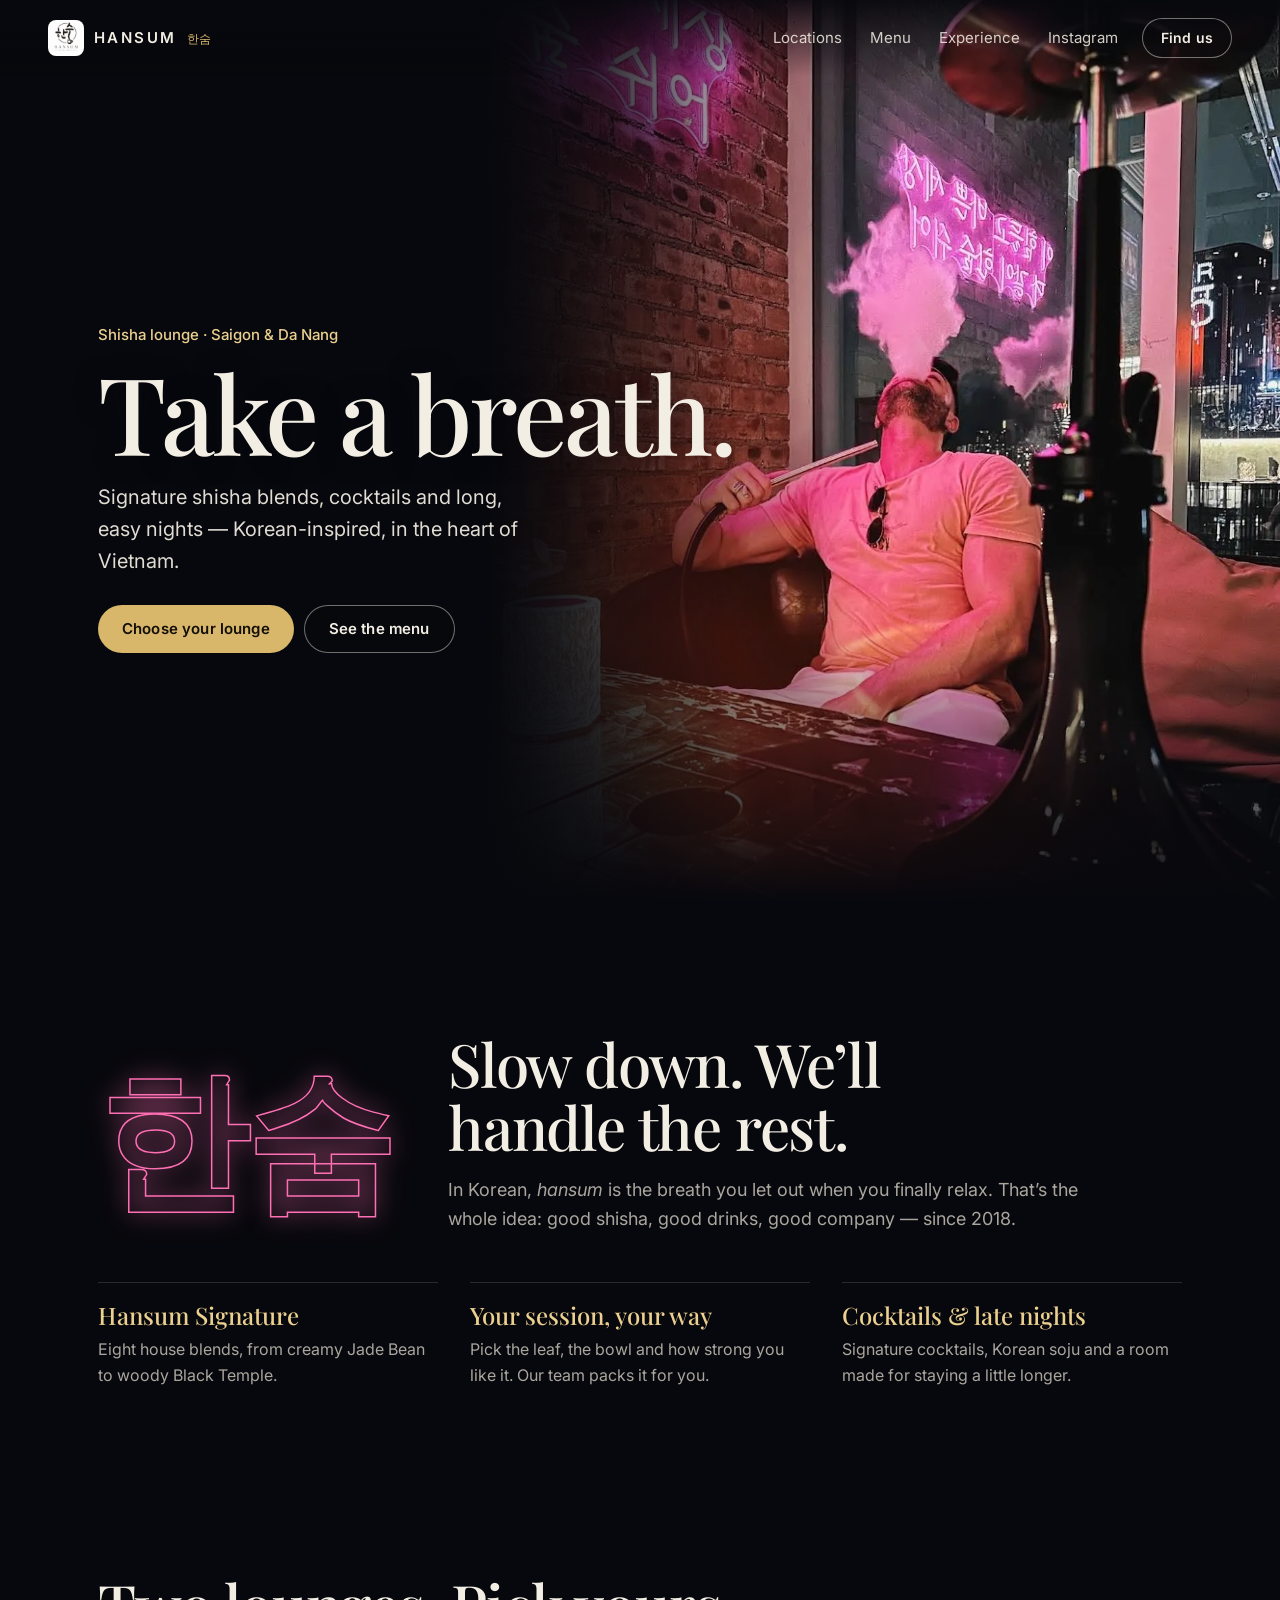
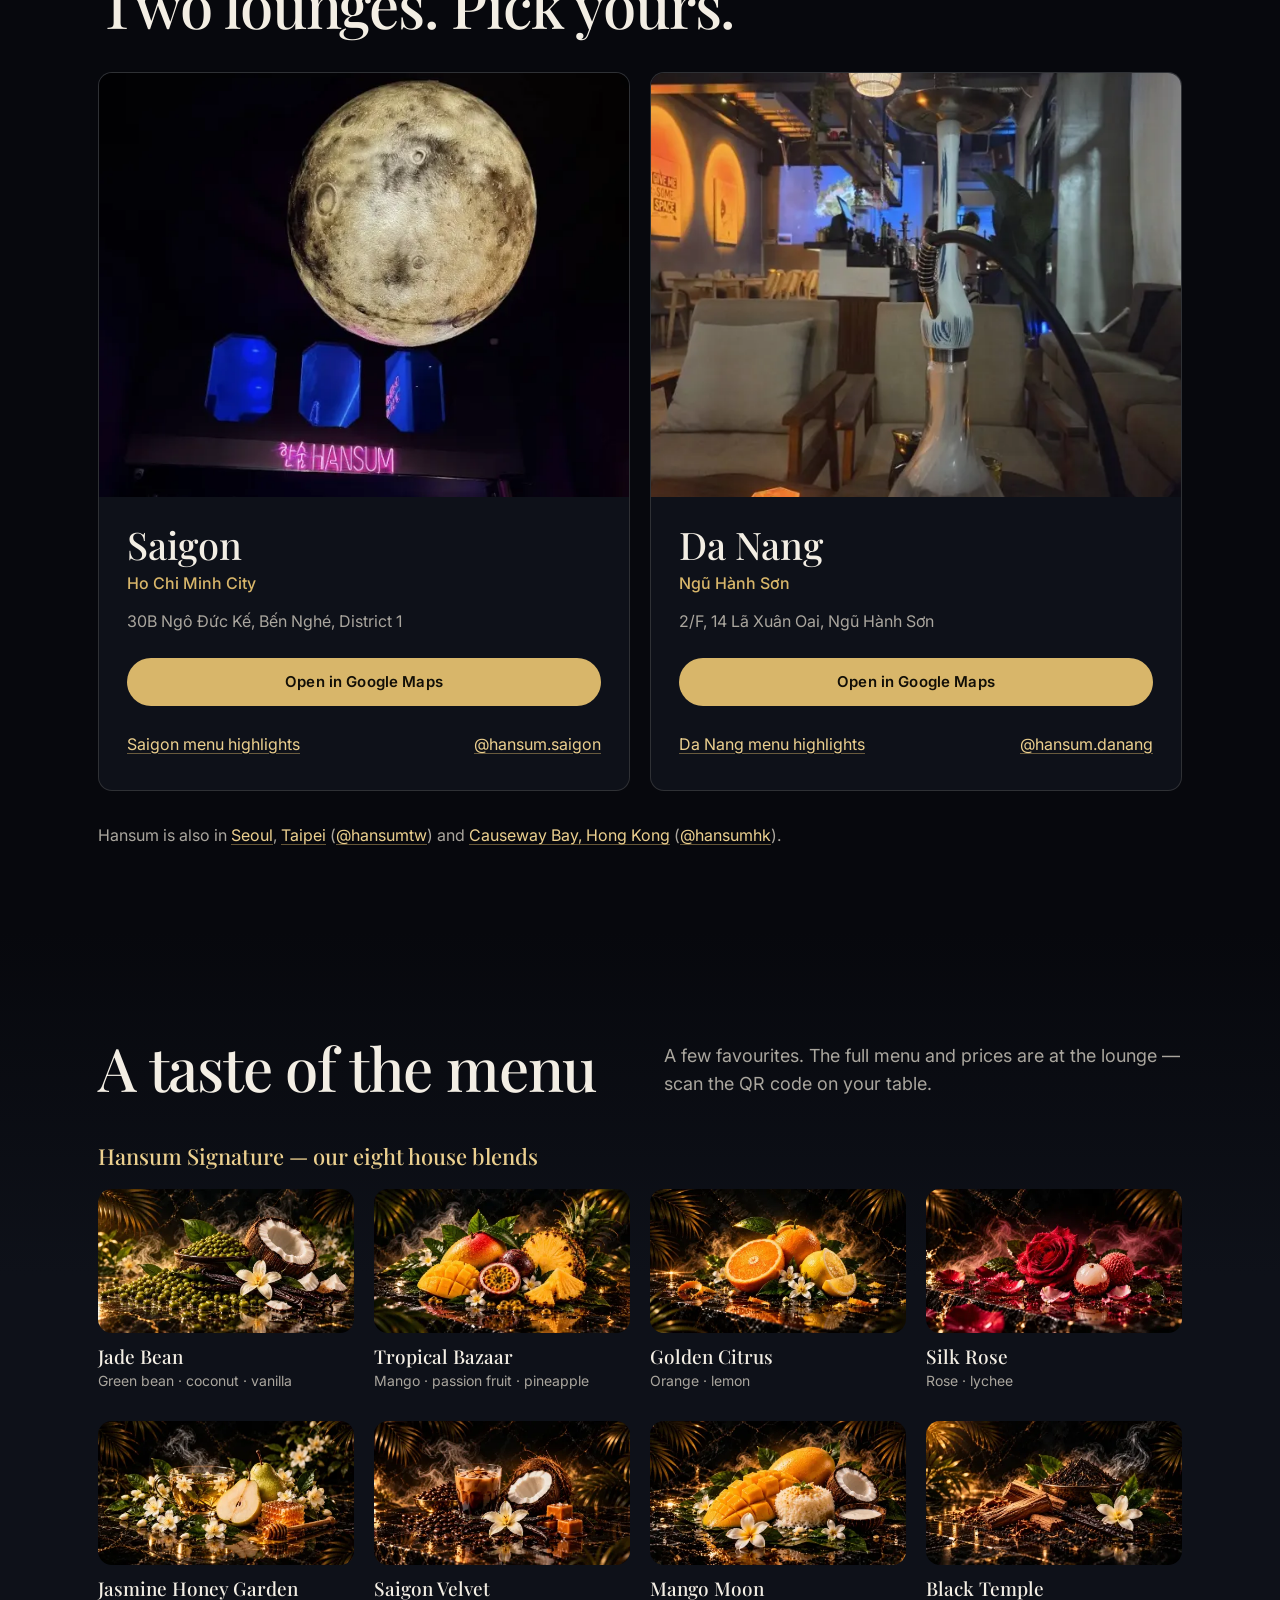
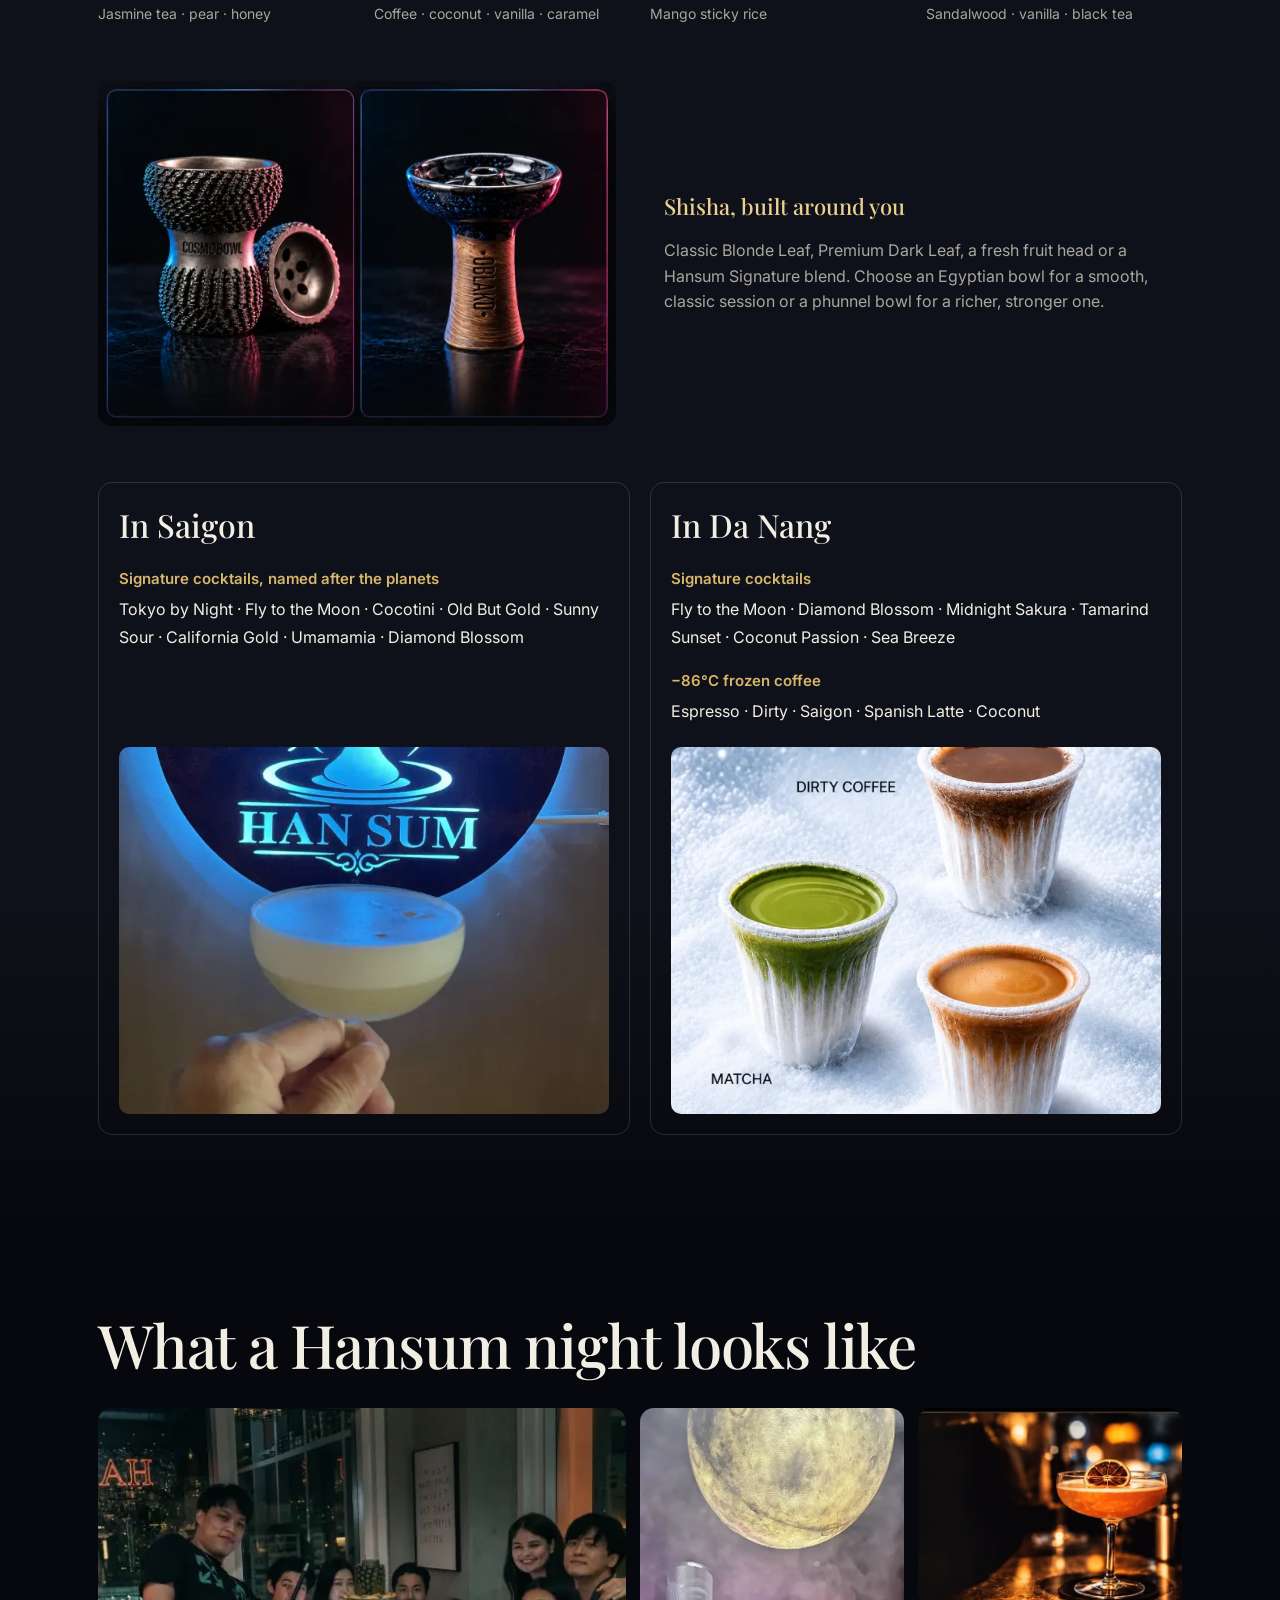
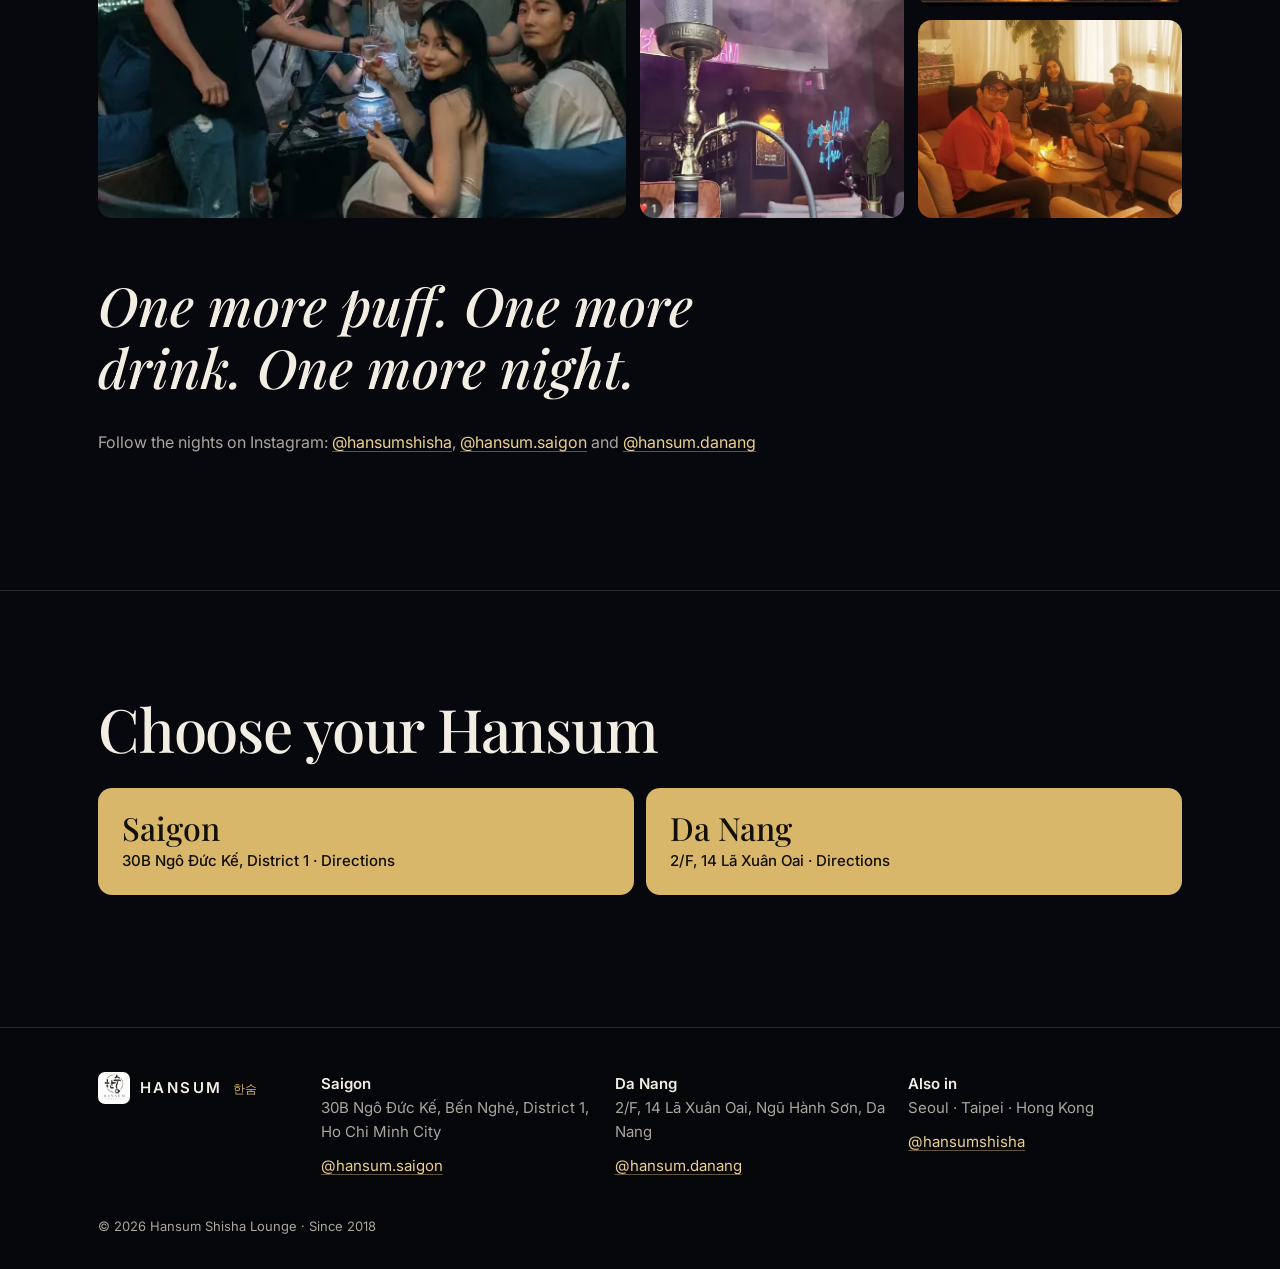
==== commit b6c31a4c: "Website QA round: framing, responsive sizes, header, spacing, button states - Hero ≥900px: the photo" ====
--- a/index.html
+++ b/index.html
@@ -89,7 +89,7 @@
     <a href="https://www.instagram.com/hansumshisha/" target="_blank" rel="noopener">Instagram</a>
   </nav>
   <a class="btn btn--line btn--small header-cta" href="#locations">Find us</a>
-  <button class="menu-btn" type="button" aria-label="Open menu" aria-expanded="false" aria-controls="mobile-nav"><span></span><span></span></button>
+  <button class="menu-btn" type="button" aria-label="Open navigation" aria-expanded="false" aria-controls="mobile-nav"><span></span><span></span></button>
 </header>
 
 <nav id="mobile-nav" class="mobile-nav" aria-label="Main" hidden>
@@ -140,7 +140,7 @@
     <h2 id="loc-title">Two lounges. Pick yours.</h2>
     <div class="loc-grid">
       <article id="saigon" class="loc" aria-labelledby="saigon-title">
-        <img class="loc__img" src="images/site/saigon-640.webp" srcset="images/site/saigon-640.webp 640w, images/site/saigon-1000.webp 1000w" sizes="(min-width: 900px) 46vw, 100vw" width="1000" height="1311" alt="Hansum Saigon: the glowing moon and neon Hansum sign at the entrance" loading="lazy" decoding="async">
+        <img class="loc__img" src="images/site/saigon-640.webp" srcset="images/site/saigon-640.webp 640w, images/site/saigon-1000.webp 1000w" sizes="(min-width: 1180px) 530px, (min-width: 600px) calc(50vw - 58px), calc(100vw - 40px)" width="1000" height="1311" alt="Hansum Saigon: the glowing moon and neon Hansum sign at the entrance" loading="lazy" decoding="async">
         <div class="loc__body">
           <h3 id="saigon-title">Saigon</h3>
           <p class="loc__city">Ho Chi Minh City</p>
@@ -153,7 +153,7 @@
         </div>
       </article>
       <article id="danang" class="loc" aria-labelledby="danang-title">
-        <img class="loc__img" src="images/site/danang-640.webp" srcset="images/site/danang-640.webp 640w, images/site/danang-707.webp 707w" sizes="(min-width: 900px) 46vw, 100vw" width="707" height="945" alt="Hansum Da Nang: a bright lounge with sofas and a shisha on the table" loading="lazy" decoding="async">
+        <img class="loc__img" src="images/site/danang-640.webp" srcset="images/site/danang-640.webp 640w, images/site/danang-707.webp 707w" sizes="(min-width: 1180px) 530px, (min-width: 600px) calc(50vw - 58px), calc(100vw - 40px)" width="707" height="945" alt="Hansum Da Nang: a bright lounge with sofas and a shisha on the table" loading="lazy" decoding="async">
         <div class="loc__body">
           <h3 id="danang-title">Da Nang</h3>
           <p class="loc__city">Ngũ Hành Sơn</p>
@@ -184,18 +184,18 @@
 
     <h3 class="menu__label">Hansum Signature — our eight house blends</h3>
     <ul class="sig-strip">
-      <li><img src="images/site/sig-jade-bean-480.webp" width="480" height="270" alt="" loading="lazy" decoding="async"><h4>Jade Bean</h4><p>Green bean · coconut · vanilla</p></li>
-      <li><img src="images/site/sig-tropical-bazaar-480.webp" width="480" height="270" alt="" loading="lazy" decoding="async"><h4>Tropical Bazaar</h4><p>Mango · passion fruit · pineapple</p></li>
-      <li><img src="images/site/sig-golden-citrus-480.webp" width="480" height="270" alt="" loading="lazy" decoding="async"><h4>Golden Citrus</h4><p>Orange · lemon</p></li>
-      <li><img src="images/site/sig-silk-rose-480.webp" width="480" height="270" alt="" loading="lazy" decoding="async"><h4>Silk Rose</h4><p>Rose · lychee</p></li>
-      <li><img src="images/site/sig-jasmine-honey-garden-480.webp" width="480" height="270" alt="" loading="lazy" decoding="async"><h4>Jasmine Honey Garden</h4><p>Jasmine tea · pear · honey</p></li>
-      <li><img src="images/site/sig-saigon-velvet-480.webp" width="480" height="270" alt="" loading="lazy" decoding="async"><h4>Saigon Velvet</h4><p>Coffee · coconut · vanilla · caramel</p></li>
-      <li><img src="images/site/sig-mango-moon-480.webp" width="480" height="270" alt="" loading="lazy" decoding="async"><h4>Mango Moon</h4><p>Mango sticky rice</p></li>
-      <li><img src="images/site/sig-black-temple-480.webp" width="480" height="270" alt="" loading="lazy" decoding="async"><h4>Black Temple</h4><p>Sandalwood · vanilla · black tea</p></li>
+      <li><img src="images/site/sig-jade-bean-480.webp" srcset="images/site/sig-jade-bean-480.webp 480w, images/site/sig-jade-bean-800.webp 800w" sizes="(min-width: 1180px) 256px, (min-width: 900px) 21vw, min(72vw, 280px)" width="480" height="270" alt="" loading="lazy" decoding="async"><h4>Jade Bean</h4><p>Green bean · coconut · vanilla</p></li>
+      <li><img src="images/site/sig-tropical-bazaar-480.webp" srcset="images/site/sig-tropical-bazaar-480.webp 480w, images/site/sig-tropical-bazaar-800.webp 800w" sizes="(min-width: 1180px) 256px, (min-width: 900px) 21vw, min(72vw, 280px)" width="480" height="270" alt="" loading="lazy" decoding="async"><h4>Tropical Bazaar</h4><p>Mango · passion fruit · pineapple</p></li>
+      <li><img src="images/site/sig-golden-citrus-480.webp" srcset="images/site/sig-golden-citrus-480.webp 480w, images/site/sig-golden-citrus-800.webp 800w" sizes="(min-width: 1180px) 256px, (min-width: 900px) 21vw, min(72vw, 280px)" width="480" height="270" alt="" loading="lazy" decoding="async"><h4>Golden Citrus</h4><p>Orange · lemon</p></li>
+      <li><img src="images/site/sig-silk-rose-480.webp" srcset="images/site/sig-silk-rose-480.webp 480w, images/site/sig-silk-rose-800.webp 800w" sizes="(min-width: 1180px) 256px, (min-width: 900px) 21vw, min(72vw, 280px)" width="480" height="270" alt="" loading="lazy" decoding="async"><h4>Silk Rose</h4><p>Rose · lychee</p></li>
+      <li><img src="images/site/sig-jasmine-honey-garden-480.webp" srcset="images/site/sig-jasmine-honey-garden-480.webp 480w, images/site/sig-jasmine-honey-garden-800.webp 800w" sizes="(min-width: 1180px) 256px, (min-width: 900px) 21vw, min(72vw, 280px)" width="480" height="270" alt="" loading="lazy" decoding="async"><h4>Jasmine Honey Garden</h4><p>Jasmine tea · pear · honey</p></li>
+      <li><img src="images/site/sig-saigon-velvet-480.webp" srcset="images/site/sig-saigon-velvet-480.webp 480w, images/site/sig-saigon-velvet-800.webp 800w" sizes="(min-width: 1180px) 256px, (min-width: 900px) 21vw, min(72vw, 280px)" width="480" height="270" alt="" loading="lazy" decoding="async"><h4>Saigon Velvet</h4><p>Coffee · coconut · vanilla · caramel</p></li>
+      <li><img src="images/site/sig-mango-moon-480.webp" srcset="images/site/sig-mango-moon-480.webp 480w, images/site/sig-mango-moon-800.webp 800w" sizes="(min-width: 1180px) 256px, (min-width: 900px) 21vw, min(72vw, 280px)" width="480" height="270" alt="" loading="lazy" decoding="async"><h4>Mango Moon</h4><p>Mango sticky rice</p></li>
+      <li><img src="images/site/sig-black-temple-480.webp" srcset="images/site/sig-black-temple-480.webp 480w, images/site/sig-black-temple-800.webp 800w" sizes="(min-width: 1180px) 256px, (min-width: 900px) 21vw, min(72vw, 280px)" width="480" height="270" alt="" loading="lazy" decoding="async"><h4>Black Temple</h4><p>Sandalwood · vanilla · black tea</p></li>
     </ul>
 
     <div class="menu__shisha">
-      <img src="images/site/bowls-640.webp" width="640" height="427" alt="Two shisha bowls side by side: a classic Egyptian bowl and a phunnel bowl" loading="lazy" decoding="async">
+      <img src="images/site/bowls-640.webp" srcset="images/site/bowls-640.webp 640w, images/site/bowls-1000.webp 1000w" sizes="(min-width: 1180px) 520px, (min-width: 900px) 44vw, calc(100vw - 40px)" width="640" height="427" alt="Two shisha bowls side by side: a classic Egyptian bowl and a phunnel bowl" loading="lazy" decoding="async">
       <div>
         <h3 class="menu__label">Shisha, built around you</h3>
         <p>Classic Blonde Leaf, Premium Dark Leaf, a fresh fruit head or a Hansum Signature blend. Choose an Egyptian bowl for a smooth, classic session or a phunnel bowl for a richer, stronger one.</p>
@@ -207,7 +207,7 @@
         <h3>In Saigon</h3>
         <p class="branch-menu__kicker">Signature cocktails, named after the planets</p>
         <p class="tags">Tokyo by Night · Fly to the Moon · Cocotini · Old But Gold · Sunny Sour · California Gold · Umamamia · Diamond Blossom</p>
-        <img src="images/site/cocktail-neon-640.webp" width="640" height="853" alt="A Hansum signature cocktail held up against the glowing Hansum neon logo" loading="lazy" decoding="async">
+        <img src="images/site/cocktail-neon-640.webp" srcset="images/site/cocktail-neon-640.webp 640w, images/site/cocktail-neon-1000.webp 1000w" sizes="(min-width: 1180px) 490px, (min-width: 600px) calc(50vw - 100px), calc(100vw - 82px)" width="640" height="853" alt="A Hansum signature cocktail held up against the glowing Hansum neon logo" loading="lazy" decoding="async">
       </div>
       <div id="menu-danang" class="branch-menu">
         <h3>In Da Nang</h3>
@@ -215,7 +215,7 @@
         <p class="tags">Fly to the Moon · Diamond Blossom · Midnight Sakura · Tamarind Sunset · Coconut Passion · Sea Breeze</p>
         <p class="branch-menu__kicker">−86°C frozen coffee</p>
         <p class="tags">Espresso · Dirty · Saigon · Spanish Latte · Coconut</p>
-        <img src="images/site/coffee-86-640.webp" width="640" height="960" alt="Three −86°C frozen coffees in frosted cups: dirty coffee, matcha and coffee" loading="lazy" decoding="async">
+        <img src="images/site/coffee-86-640.webp" srcset="images/site/coffee-86-640.webp 640w, images/site/coffee-86-1000.webp 1000w" sizes="(min-width: 1180px) 490px, (min-width: 600px) calc(50vw - 100px), calc(100vw - 82px)" width="640" height="960" alt="Three −86°C frozen coffees in frosted cups: dirty coffee, matcha and coffee" loading="lazy" decoding="async">
       </div>
     </div>
   </div>
@@ -225,11 +225,10 @@
   <div class="wrap">
     <h2 id="exp-title">What a Hansum night looks like</h2>
     <div class="mosaic">
-      <img class="m1" src="images/site/friends-640.webp" srcset="images/site/friends-640.webp 640w, images/site/friends-1000.webp 1000w" sizes="(min-width: 900px) 60vw, 100vw" width="1000" height="656" alt="A group of friends sharing shisha and drinks at Hansum" loading="lazy" decoding="async">
-      <img class="m2" src="images/site/moon-640.webp" srcset="images/site/moon-640.webp 640w, images/site/moon-1000.webp 1000w" sizes="(min-width: 900px) 34vw, 50vw" width="1000" height="1310" alt="Shisha smoke drifting under a glowing moon lamp" loading="lazy" decoding="async">
-      <img class="m3" src="images/site/cocktail-glass-640.webp" srcset="images/site/cocktail-glass-640.webp 640w, images/site/cocktail-glass-768.webp 768w" sizes="(min-width: 900px) 30vw, 50vw" width="768" height="523" alt="An orange cocktail with a dried citrus garnish in candlelight" loading="lazy" decoding="async">
-      <img class="m4" src="images/site/couch-640.webp" srcset="images/site/couch-640.webp 640w, images/site/couch-864.webp 864w" sizes="(min-width: 900px) 22vw, 50vw" width="864" height="1536" alt="Three guests relaxing on a sofa with shisha" loading="lazy" decoding="async">
-      <img class="m5" src="images/site/couple-640.webp" srcset="images/site/couple-640.webp 640w, images/site/couple-864.webp 864w" sizes="(min-width: 900px) 22vw, 50vw" width="864" height="1536" alt="A smiling couple sharing a shisha at Hansum" loading="lazy" decoding="async">
+      <img class="m1" src="images/site/friends-640.webp" srcset="images/site/friends-640.webp 640w, images/site/friends-1000.webp 1000w" sizes="(min-width: 1180px) 530px, (min-width: 900px) 46vw, calc(100vw - 40px)" width="1000" height="656" alt="A group of friends sharing shisha and drinks at Hansum" loading="lazy" decoding="async">
+      <img class="m2" src="images/site/moon-640.webp" srcset="images/site/moon-640.webp 640w, images/site/moon-1000.webp 1000w" sizes="(min-width: 1180px) 265px, (min-width: 900px) 23vw, calc(50vw - 25px)" width="1000" height="1310" alt="Shisha smoke drifting under a glowing moon lamp" loading="lazy" decoding="async">
+      <img class="m3" src="images/site/cocktail-glass-640.webp" srcset="images/site/cocktail-glass-640.webp 640w, images/site/cocktail-glass-768.webp 768w" sizes="(min-width: 1180px) 265px, (min-width: 900px) 23vw, calc(100vw - 40px)" width="768" height="523" alt="An orange cocktail with a dried citrus garnish in candlelight" loading="lazy" decoding="async">
+      <img class="m4" src="images/site/couch-640.webp" srcset="images/site/couch-640.webp 640w, images/site/couch-864.webp 864w" sizes="(min-width: 1180px) 265px, (min-width: 900px) 23vw, calc(50vw - 25px)" width="864" height="1536" alt="Three guests relaxing on a sofa with shisha" loading="lazy" decoding="async">
     </div>
     <blockquote class="pull">One more puff. One more drink. One more night.</blockquote>
     <p class="social">Follow the nights on Instagram:
--- a/style.css
+++ b/style.css
@@ -35,11 +35,15 @@
 .skip:focus { top: 12px; }
 
 /* buttons */
-.btn { display: inline-flex; align-items: center; justify-content: center; min-height: 48px; padding: 0 24px; border-radius: var(--r-btn); font: 600 15px/1.2 var(--sans); letter-spacing: .01em; text-decoration: none; text-align: center; transition: background-color .2s, color .2s, border-color .2s; }
+.btn { display: inline-flex; align-items: center; justify-content: center; min-height: 48px; padding: 0 24px; border-radius: var(--r-btn); font: 600 15px/1.2 var(--sans); letter-spacing: .01em; text-decoration: none; text-align: center; transition: background-color .2s, color .2s, border-color .2s, transform .1s; }
 .btn--gold { background: var(--gold); color: #120f07; }
 .btn--gold:hover { background: var(--gold-hi); }
 .btn--line { border: 1px solid rgba(243, 238, 228, .45); color: var(--smoke); background: rgba(7, 8, 13, .25); }
-.btn--line:hover { border-color: var(--gold); color: var(--gold-hi); }
+.btn--line:hover { border-color: var(--gold); color: var(--gold-hi); background: rgba(216, 182, 106, .08); }
+.btn:active, .final__btn:active { transform: translateY(1px); }
+.btn--gold:active, .final__btn:active { background: #c9a75c; }
+.btn--line:active { background: rgba(216, 182, 106, .16); border-color: var(--gold); }
+.btn:focus-visible, .final__btn:focus-visible { outline: 2px solid var(--neon); outline-offset: 3px; }
 .btn--small { min-height: 40px; padding: 0 18px; font-size: 14px; }
 .btn--block { width: 100%; }
 
@@ -84,12 +88,12 @@
 .why__points p { color: var(--mist); max-width: 40ch; }
 
 /* locations */
-.locations { padding: calc(var(--sec) * .7) 0 var(--sec); }
+.locations { padding: calc(var(--sec) * .7) 0 calc(var(--sec) * .6); }
 .locations h2 { margin-bottom: 36px; }
 .loc-grid { display: grid; gap: 20px; }
 .loc { background: var(--ink); border: 1px solid var(--line); border-radius: var(--r); overflow: hidden; display: flex; flex-direction: column; scroll-margin-top: calc(var(--header) + 12px); }
-.loc__img { width: 100%; aspect-ratio: 4 / 3; object-fit: cover; }
-#saigon .loc__img { object-position: 50% 8%; }
+.loc__img { width: 100%; aspect-ratio: 5 / 4; object-fit: cover; }
+#saigon .loc__img { object-position: 50% 13%; }   /* moon + the 한숨 HANSUM sign both in frame */
 .loc__body { padding: 22px 20px 20px; display: flex; flex-direction: column; gap: 6px; flex: 1; }
 .loc h3 { font: 500 38px/1.05 var(--serif); }
 .loc__city { color: var(--gold); font-weight: 500; }
@@ -104,7 +108,7 @@
 .loc__more { margin-top: 28px; color: var(--mist); max-width: 70ch; line-height: 2; }
 
 /* menu */
-.menu { padding: var(--sec) 0; background: linear-gradient(180deg, var(--night), var(--ink) 18%, var(--ink) 82%, var(--night)); }
+.menu { padding: calc(var(--sec) * .8) 0; background: linear-gradient(180deg, var(--night), var(--ink) 18%, var(--ink) 82%, var(--night)); }
 .menu__head { display: grid; gap: 16px; margin-bottom: 44px; }
 .menu__label { font: 500 22px/1.25 var(--serif); color: var(--gold-hi); margin-bottom: 18px; }
 .sig-strip { list-style: none; margin: 0 calc(var(--gut) * -1); padding: 0 var(--gut) 8px; display: grid; grid-auto-flow: column; grid-auto-columns: min(72%, 280px); gap: 14px; overflow-x: auto; scroll-snap-type: x mandatory; scroll-padding: 0 var(--gut); scrollbar-width: thin; scrollbar-color: rgba(216, 182, 106, .4) transparent; }
@@ -120,17 +124,20 @@
 .branch-menu h3 { font: 500 32px/1.1 var(--serif); margin-bottom: 14px; }
 .branch-menu__kicker { color: var(--gold); font-weight: 600; font-size: 15px; margin-top: 10px; }
 .tags { color: var(--smoke); margin: 4px 0 8px; line-height: 1.75; }
-.branch-menu img { margin-top: auto; padding-top: 14px; width: 100%; aspect-ratio: 4 / 3; object-fit: cover; border-radius: calc(var(--r) - 4px); }
+.branch-menu .tags:last-of-type { margin-bottom: 22px; }
+.branch-menu img { margin-top: auto; width: 100%; aspect-ratio: 4 / 3; object-fit: cover; border-radius: calc(var(--r) - 4px); }
+#menu-saigon img { object-position: 50% 96%; }   /* the cocktail, not only the sign behind it */
+#menu-danang img { object-position: 50% 62%; }
 
 /* experience */
-.experience { padding: var(--sec) 0; }
+.experience { padding: calc(var(--sec) * .55) 0 var(--sec); }
 .experience h2 { margin-bottom: 32px; }
 .mosaic { display: grid; grid-template-columns: 1fr 1fr; gap: 10px; }
 .mosaic img { width: 100%; height: 100%; object-fit: cover; border-radius: var(--r); }
-.mosaic .m1 { grid-column: 1 / -1; aspect-ratio: 3 / 2; }
-.mosaic .m2, .mosaic .m4, .mosaic .m5 { aspect-ratio: 3 / 4; }
-.mosaic .m3 { aspect-ratio: 3 / 4; object-position: 50% 50%; }
-.mosaic .m5 { display: none; }
+.mosaic .m1, .mosaic .m3 { grid-column: 1 / -1; aspect-ratio: 3 / 2; }
+.mosaic .m2, .mosaic .m4 { aspect-ratio: 3 / 4; }
+.mosaic .m3 { order: 4; }
+.mosaic .m4 { object-position: 50% 62%; }
 .pull { margin: 56px 0 0; font: italic 500 clamp(30px, 5.4vw, 54px)/1.15 var(--serif); max-width: 22ch; text-wrap: balance; }
 .social { margin-top: 28px; color: var(--mist); line-height: 2; }
 
@@ -162,9 +169,6 @@
   .why__points { grid-template-columns: repeat(3, 1fr); gap: 32px; }
   .loc-grid, .menu__branches, .final__actions { grid-template-columns: 1fr 1fr; }
   .footer__cols { grid-template-columns: repeat(3, 1fr); }
-  .mosaic { grid-template-columns: repeat(3, 1fr); }
-  .mosaic .m1 { grid-column: 1 / 3; grid-row: 1 / 3; aspect-ratio: auto; }
-  .mosaic .m5 { display: block; }
 }
 @media (min-width: 900px) {
   :root { --header: 76px; }
@@ -173,8 +177,9 @@
   .hero { align-items: center; }
   .hero__content { padding-bottom: 0; padding-top: var(--header); }
   /* wide screens: the portrait photo sits right (never upscaled across the page), the words sit on the night */
-  .hero__img { left: auto; right: 0; width: min(62%, 1170px); object-position: 50% 30%; }
-  .hero__shade { background: linear-gradient(90deg, var(--night) 38%, rgba(7, 8, 13, .7) 50%, rgba(7, 8, 13, 0) 72%), linear-gradient(0deg, var(--night), transparent 30%); }
+  .hero__img { left: auto; right: 0; width: min(62%, 1170px); object-position: 50% 30%;
+    -webkit-mask-image: linear-gradient(90deg, transparent 0, #000 32%); mask-image: linear-gradient(90deg, transparent 0, #000 32%); }   /* the photo's own left edge fades out at any screen width */
+  .hero__shade { background: linear-gradient(90deg, var(--night) 30%, rgba(7, 8, 13, .6) 46%, rgba(7, 8, 13, 0) 66%), linear-gradient(0deg, var(--night), transparent 30%); }
   .hero h1 { font-size: clamp(72px, 8.4vw, 118px); }
   .why__intro { grid-template-columns: auto 1fr; gap: 56px; align-items: center; }
   .menu__head { grid-template-columns: 1fr 1fr; align-items: end; gap: 48px; }
@@ -182,11 +187,10 @@
   .menu__shisha { grid-template-columns: 1fr 1fr; gap: 48px; }
   .loc__body { padding: 28px 28px 24px; }
   .mosaic { grid-template-columns: 2fr 1fr 1fr; grid-template-rows: auto auto; gap: 14px; }
-  .mosaic .m1 { grid-column: 1; grid-row: 1 / 3; }
+  .mosaic .m1 { grid-column: 1; grid-row: 1 / 3; aspect-ratio: auto; }
   .mosaic .m2 { grid-column: 2; grid-row: 1 / 3; aspect-ratio: auto; }
-  .mosaic .m3 { grid-column: 3; grid-row: 1; aspect-ratio: 4 / 3; }
-  .mosaic .m4 { grid-column: 3; grid-row: 2; aspect-ratio: 4 / 3; }
-  .mosaic .m5 { display: none; }
+  .mosaic .m3 { grid-column: 3; grid-row: 1; aspect-ratio: 4 / 3; order: 0; }
+  .mosaic .m4 { grid-column: 3; grid-row: 2; aspect-ratio: 4 / 3; object-position: 50% 68%; }
   .footer__inner { grid-template-columns: auto 1fr; align-items: start; gap: 28px 64px; }
   .footer__legal { grid-column: 1 / -1; }
 }
